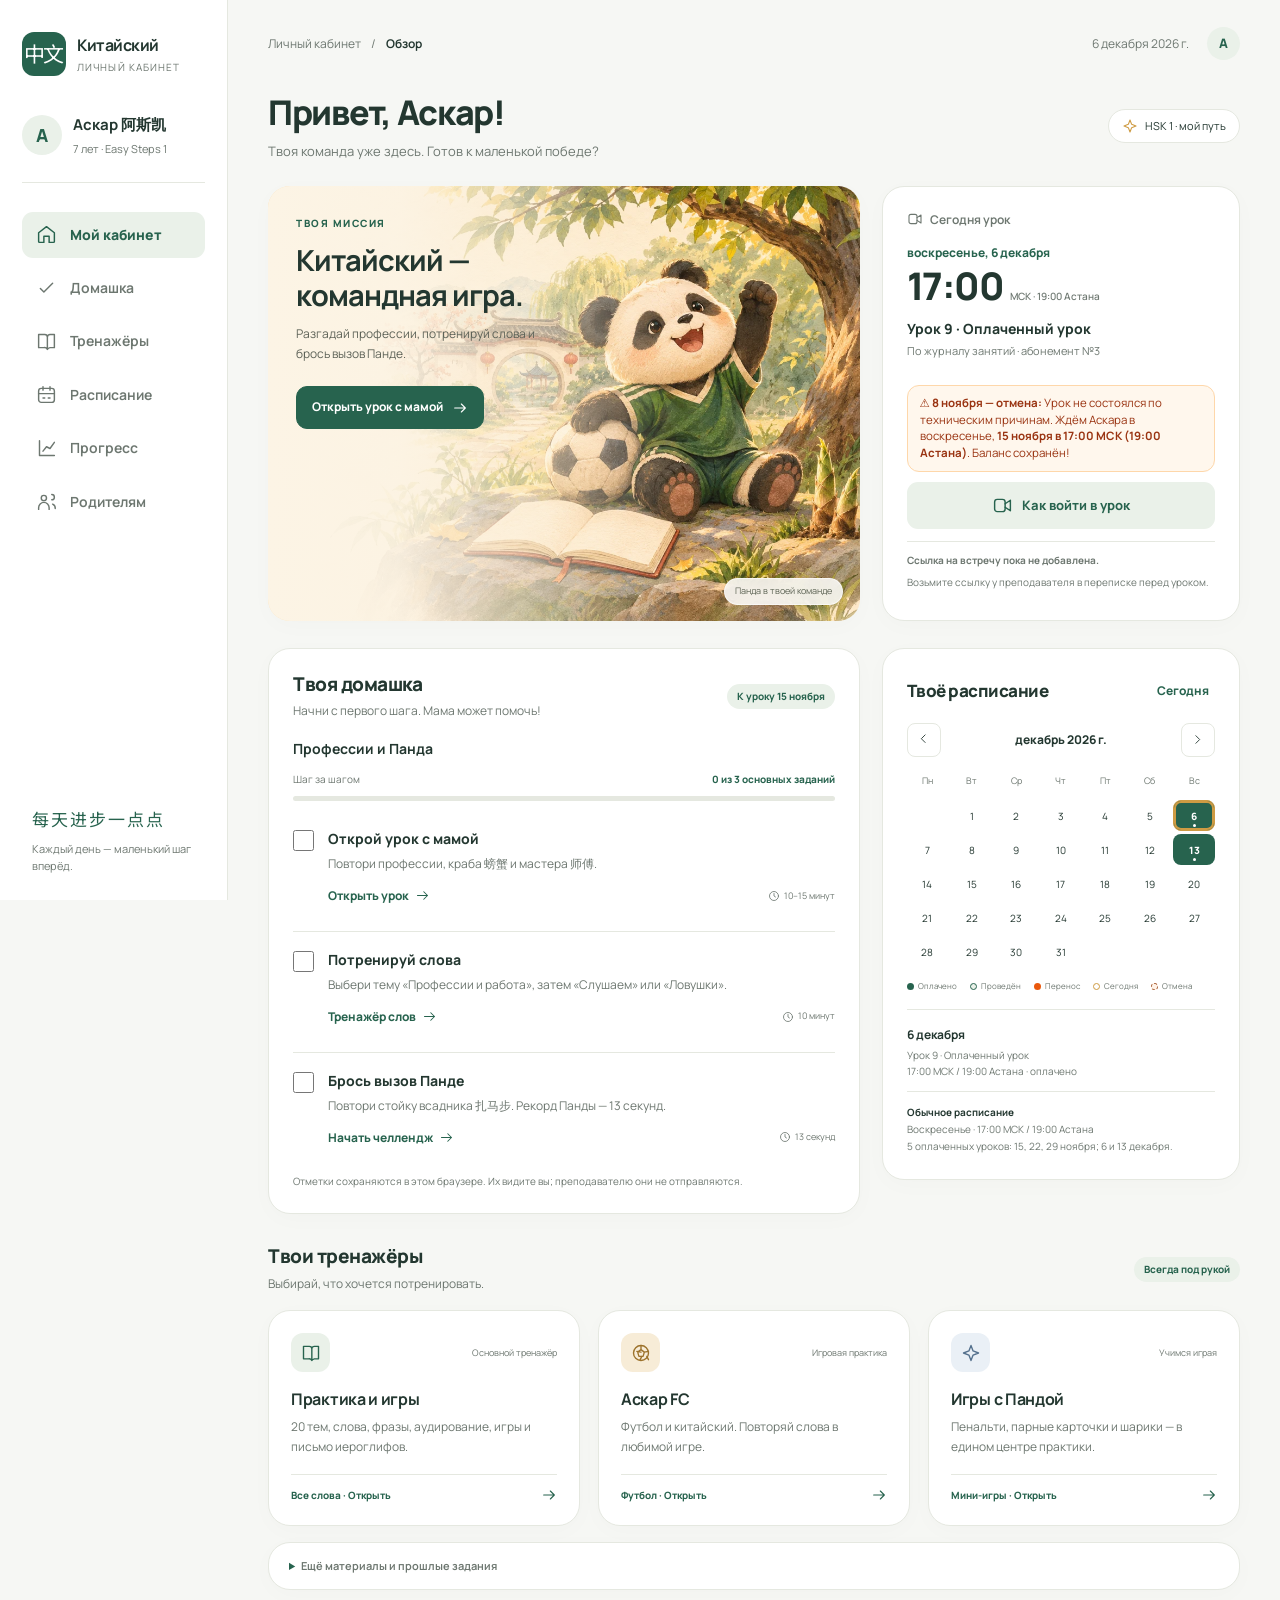
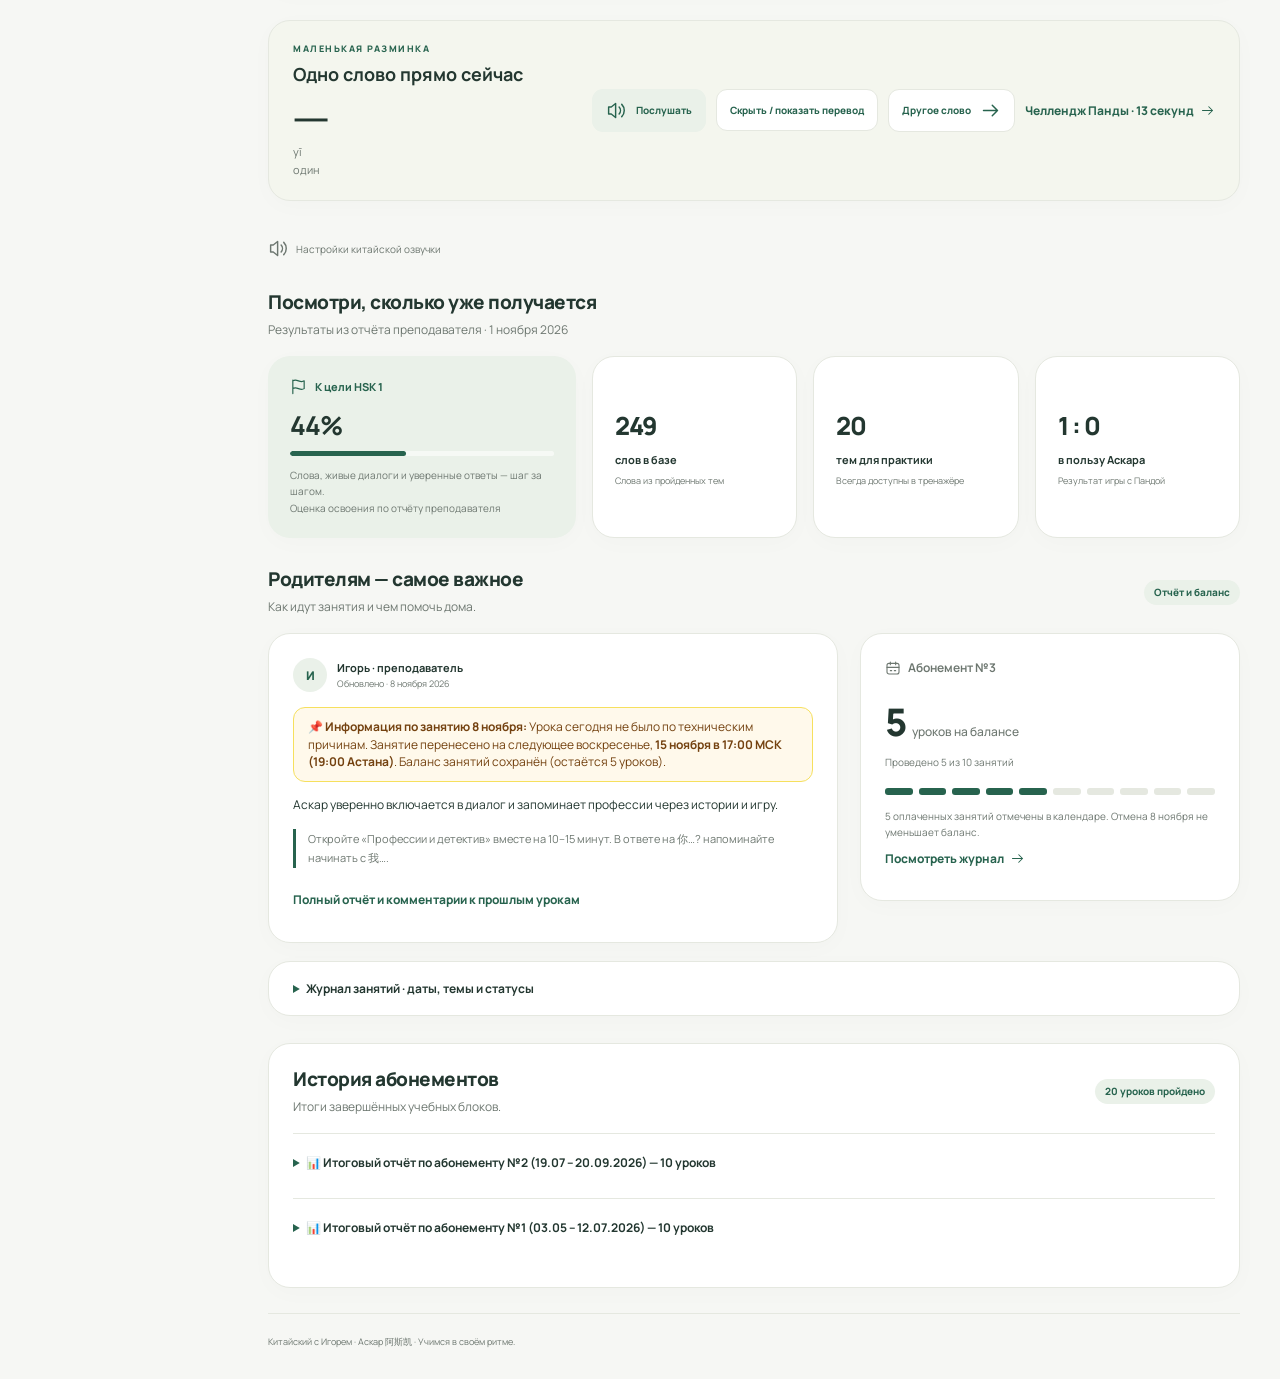
==== index.html @ d9915d00 "Unify Askar practice and games with themed rounds, Xiaoyi speech, handwriting and prepaid calendar" ====
<!doctype html>
<html lang="ru"><head><meta charset="utf-8"><meta name="viewport" content="width=device-width,initial-scale=1,viewport-fit=cover"><meta name="theme-color" content="#f6f7f4"><title>Аскар · Личный кабинет китайского</title><meta name="description" content="Личный кабинет: ближайший урок, домашнее задание, тренажёры, расписание и прогресс обучения китайскому языку."><link rel="preconnect" href="https://fonts.googleapis.com"><link rel="preconnect" href="https://fonts.gstatic.com" crossorigin><link href="https://fonts.googleapis.com/css2?family=Manrope:wght@400;500;600;650;700;750;800&family=Noto+Sans+SC:wght@400;500;700&display=swap" rel="stylesheet"><style>
:root{--bg:#f6f7f4;--paper:#fff;--ink:#233730;--muted:#6d7770;--line:#e5e8e0;--accent:#27634e;--accent-dark:#1c4c3b;--soft:#eaf1e9;--tint:#f4f6ee;--gold:#ce9b43;--radius:22px;--shadow:0 5px 25px #28362b05;color-scheme:light}
*{box-sizing:border-box}html{scroll-behavior:smooth;scroll-padding-top:36px}body{margin:0;background:var(--bg);color:var(--ink);font-family:'Manrope',system-ui,-apple-system,'Segoe UI',sans-serif;font-size:14px;line-height:1.6;-webkit-font-smoothing:antialiased}body[data-theme=terra]{--accent:#9a513b;--accent-dark:#7c3e2c;--soft:#f5ece3;--tint:#faf5ec;--ink:#3b3830;--bg:#f8f7f3;--muted:#79756d;--line:#e9e5dd}body[data-theme=indigo]{--accent:#5b5d91;--accent-dark:#444774;--soft:#ededf7;--tint:#f5f4fa;--ink:#303347;--bg:#f6f6f8;--muted:#757586;--line:#e5e5ed}h1,h2,h3,p{margin:0}h1,h2,h3{line-height:1.25}a{color:inherit}button,input,select{font:inherit}button,a,input,select,summary{-webkit-tap-highlight-color:transparent}button,a{touch-action:manipulation}button{cursor:pointer}a{text-decoration:none}button{color:inherit}button:disabled{cursor:default}a:focus-visible,button:focus-visible,input:focus-visible,summary:focus-visible,select:focus-visible{outline:3px solid var(--gold);outline-offset:4px}a,button{transition:background .18s,box-shadow .18s,transform .18s}button{background:none;border:0}button:hover:not(:disabled),.btn:hover{transform:translateY(-1px)}.icon{width:21px;height:21px;flex-shrink:0;vertical-align:middle}.skip{position:fixed;top:-100px;left:12px;z-index:99;padding:12px;background:var(--accent);color:#fff;border-radius:10px}.skip:focus{top:12px}.sidebar{position:fixed;inset:0 auto 0 0;width:228px;padding:32px 22px 22px;background:#fff;border-right:1px solid var(--line);z-index:30;display:flex;flex-direction:column}.brand{display:flex;gap:11px;align-items:center}.brand-mark{font-family:'Noto Sans SC',sans-serif;font-size:21px;letter-spacing:-2px;border-radius:12px;background:var(--accent);color:#fff;width:44px;height:44px;display:grid;place-items:center;padding-right:2px}.brand strong{display:block;font-size:16px;letter-spacing:-.5px}.brand small{display:block;font-size:10px;letter-spacing:1.1px;text-transform:uppercase;color:var(--muted);margin-top:1px}.profile{display:flex;align-items:center;gap:11px;margin:37px 0 29px;padding-bottom:24px;border-bottom:1px solid var(--line)}.avatar{border-radius:50%;width:40px;height:40px;display:grid;place-items:center;background:var(--soft);color:var(--accent);font-size:18px;font-weight:800;flex-shrink:0}.profile b{font-size:15px;display:block}.profile small{color:var(--muted);font-size:11px;display:block;margin-top:3px}.nav{display:grid;gap:7px}.nav a{display:flex;gap:13px;align-items:center;color:var(--muted);padding:12px 14px;border-radius:11px;font-size:13px;font-weight:650}.nav a:hover,.nav a.active{background:var(--soft);color:var(--accent)}.nav a.active{font-weight:800}.sidebar-bottom{margin-top:auto;padding:24px 10px 3px}.sidebar-bottom .tiny-zh{font-family:'Noto Sans SC',sans-serif;font-size:17px;letter-spacing:2px;color:var(--accent)}.sidebar-bottom p{font-size:11px;color:var(--muted);margin-top:8px}.teacher-link{font-size:11px;display:flex;gap:7px;align-items:center;color:var(--muted);margin-top:22px}.teacher-link .icon{width:14px;height:14px}.workspace{margin-left:228px;max-width:1620px;padding:27px 40px 30px}.topbar{display:flex;justify-content:space-between;align-items:center;color:var(--muted);font-size:12px;margin-bottom:31px}.breadcrumbs{display:flex;gap:10px;align-items:center}.breadcrumbs b{color:var(--ink);font-weight:650}.top-right{display:flex;align-items:center;gap:18px}.top-right .avatar{width:33px;height:33px;font-size:13px}.intro{display:flex;justify-content:space-between;align-items:center;margin-bottom:25px;gap:16px}.eyebrow{font-size:10px;letter-spacing:1.5px;font-weight:800;color:var(--accent);text-transform:uppercase}.intro h1{font-size:34px;letter-spacing:-1.3px;font-weight:800;margin-bottom:7px}.intro p{font-size:13px;color:var(--muted)}.level-badge{display:inline-flex;align-items:center;gap:7px;border:1px solid var(--line);border-radius:999px;padding:7px 13px;background:#fff;font-size:11px;white-space:nowrap}.level-badge .icon{color:var(--gold);width:16px;height:16px}.hero-row{display:grid;grid-template-columns:minmax(0,1.65fr) minmax(290px,1fr);gap:22px;margin-bottom:27px}.hero{position:relative;isolation:isolate;overflow:hidden;min-height:308px;border-radius:var(--radius);background:#faf0dd;box-shadow:var(--shadow)}.hero-img{position:absolute;right:0;top:0;width:100%;height:100%;object-fit:cover;object-position:75% 50%;z-index:-2}.hero::after{content:'';position:absolute;inset:0;background:linear-gradient(90deg,#fcf4e5 0%,#fcf4e5ed 22%,#fcf4e585 46%,transparent 70%);z-index:-1}.hero-copy{position:relative;padding:29px 28px;width:66%;max-width:420px}.hero h2{font-size:29px;letter-spacing:-1px;margin:12px 0 12px;line-height:1.18}.hero-desc{font-size:12px;line-height:1.65;max-width:240px;color:#5d6257}.hero .btn{margin-top:23px;font-size:11px;padding:12px 15px;min-height:43px}.hero .btn .icon{width:16px;height:16px}.hero-note{position:absolute;right:17px;bottom:16px;background:#ffffffd9;backdrop-filter:blur(8px);padding:5px 10px;font-size:9px;border:1px solid #ffffff8f;border-radius:99px;color:#5b6253}.btn{display:inline-flex;justify-content:center;align-items:center;gap:9px;min-height:46px;padding:12px 19px;border-radius:11px;background:var(--accent);border:1px solid var(--accent);color:#fff;font-weight:750;font-size:12px;line-height:1.4}.btn:hover{background:var(--accent-dark);box-shadow:0 4px 12px #00000013}.btn-light{background:var(--soft);border-color:transparent;color:var(--accent)}.btn-light:hover{background:var(--soft);filter:brightness(.97)}.btn-outline{background:#fff;color:var(--accent);border-color:var(--line)}.btn-outline:hover{background:var(--soft)}.text-link{color:var(--accent);font-size:11px;font-weight:750;display:inline-flex;align-items:center;gap:6px;min-height:36px}.text-link .icon{width:15px;height:15px}.text-link:hover{text-decoration:underline}.card{background:var(--paper);border:1px solid var(--line);border-radius:var(--radius);box-shadow:var(--shadow)}.lesson-card{padding:24px;display:flex;flex-direction:column;position:relative;min-height:308px}.card-kicker{font-size:11px;color:var(--muted);display:flex;align-items:center;gap:7px;font-weight:650}.card-kicker .icon{width:16px;height:16px}.lesson-when{font-size:12px;font-weight:750;color:var(--accent);margin:16px 0 1px}.lesson-time{font-size:38px;letter-spacing:-1.5px;font-weight:800;line-height:1.2}.lesson-time small{font-size:10px;letter-spacing:0;color:var(--muted);font-weight:550;margin-left:7px}.lesson-topic{font-size:13px;font-weight:750;margin:10px 0 3px;line-height:1.45}.lesson-number{font-size:10px;color:var(--muted);margin-bottom:17px}.lesson-card .btn{width:100%;margin-top:auto}.lesson-note{font-size:11px;color:var(--muted);margin:7px 0 12px;line-height:1.5}.section-head{display:flex;justify-content:space-between;align-items:center;gap:14px;margin:0 0 17px}.section-head h2{font-size:19px;letter-spacing:-.5px;font-weight:800}.section-head p{font-size:11px;color:var(--muted);margin-top:5px}.study-row{display:grid;grid-template-columns:minmax(0,1.65fr) minmax(290px,1fr);gap:22px;align-items:start;margin-bottom:31px}.homework-card{padding:24px}.pill{display:inline-flex;align-items:center;gap:5px;font-size:10px;font-weight:750;line-height:1.3;border-radius:99px;background:var(--soft);color:var(--accent);padding:6px 10px;white-space:nowrap}.hw-summary{display:flex;justify-content:space-between;align-items:center;margin:14px 0 9px;font-size:10px;color:var(--muted)}.hw-summary b{color:var(--accent);font-weight:750}.track{background:var(--line);height:5px;overflow:hidden;border-radius:10px}.track span{display:block;height:100%;background:var(--accent);border-radius:10px;transition:width .25s}.tasks{padding:0;margin:10px 0 0;list-style:none}.task{position:relative;display:grid;grid-template-columns:22px minmax(0,1fr);gap:13px;padding:17px 0;border-bottom:1px solid var(--line)}.task:last-child{border:0;padding-bottom:3px}.task input{width:21px;height:21px;margin:2px 0 0;accent-color:var(--accent);cursor:pointer}.task label{display:block;cursor:pointer;font-weight:750;font-size:13px;line-height:1.5}.task p{font-size:11px;color:var(--muted);line-height:1.65;margin-top:5px;max-width:470px}.task.done label{text-decoration:line-through;color:var(--muted)}.task-bottom{display:flex;justify-content:space-between;align-items:center;gap:10px;margin-top:4px;flex-wrap:wrap}.task-time{font-size:9px;color:var(--muted);display:flex;align-items:center;gap:4px}.task-time .icon{width:12px;height:12px}.hw-complete{background:var(--soft);border-radius:10px;padding:12px;margin-top:15px;font-size:12px;color:var(--accent);font-weight:750}.storage-note{font-size:9px;color:var(--muted);margin:15px 0 0}.schedule-card{padding:24px}.schedule-card .section-head{margin-bottom:14px}.schedule-card h2{font-size:17px}.calendar-nav{display:flex;align-items:center;justify-content:space-between;margin:14px 0 12px;font-size:12px;font-weight:750}.calendar-nav button{width:34px;height:34px;display:grid;place-items:center;border-radius:8px;border:1px solid var(--line)}.calendar-nav button:hover{background:var(--soft)}.calendar-nav button .icon{width:13px;height:13px}.calendar-prev{transform:rotate(180deg)}.calendar-grid{display:grid;grid-template-columns:repeat(7,minmax(0,1fr));gap:3px}.weekday{font-size:9px;color:var(--muted);text-align:center;padding:5px 0 9px}.day{height:31px;border-radius:8px;font-size:10px;position:relative;display:grid;place-items:center;border:1px solid transparent;min-width:0}.day.has-lesson{background:var(--soft);color:var(--accent);font-weight:800}.day.has-lesson::after{content:'';position:absolute;bottom:3px;width:3px;height:3px;border-radius:50%;background:currentColor}.day.planned{background:var(--accent);color:#fff}.day.today{border-color:var(--gold)}.day[aria-pressed=true]{box-shadow:inset 0 0 0 2px var(--gold)}.day:hover{background:var(--soft);transform:none!important}.calendar-key{display:flex;gap:13px;margin:13px 0 16px;font-size:8px;color:var(--muted);flex-wrap:wrap}.calendar-key span{display:flex;align-items:center;gap:4px}.dot{width:7px;height:7px;background:var(--accent);border-radius:50%;display:inline-block}.dot.pale{background:var(--soft);border:1px solid var(--accent)}.dot.outline{background:transparent;border:1px solid var(--gold)}.calendar-detail{border-top:1px solid var(--line);padding-top:15px;min-height:70px;font-size:11px}.calendar-detail strong{display:block;font-size:12px;margin-bottom:3px}.calendar-detail p{color:var(--muted);font-size:10px}.schedule-rule{font-size:10px;color:var(--muted);line-height:1.7;margin-top:12px;border-top:1px solid var(--line);padding-top:12px}.schedule-rule b{display:block;font-size:10px;color:var(--ink)}.trainers-section{margin-bottom:30px}.trainers-grid{display:grid;grid-template-columns:repeat(3,minmax(0,1fr));gap:18px}.trainer-card{display:flex;flex-direction:column;padding:22px;transition:transform .2s,box-shadow .2s,border-color .2s;min-height:212px}.trainer-card:hover{transform:translateY(-3px);border-color:var(--accent);box-shadow:0 9px 25px #33333309}.trainer-top{display:flex;align-items:center;justify-content:space-between;margin-bottom:17px;gap:8px}.trainer-icon{width:39px;height:39px;border-radius:12px;display:grid;place-items:center;background:var(--soft);color:var(--accent)}.trainer-icon .icon{width:20px;height:20px}.trainer-top small{font-size:8px;color:var(--muted);text-align:right}.trainer-card:nth-child(2) .trainer-icon{background:#f7ecd7;color:#9c722b}.trainer-card:nth-child(3) .trainer-icon{background:#eaf0f6;color:#55718d}.trainer-card h3{font-size:16px;letter-spacing:-.3px;margin-bottom:8px}.trainer-card p{font-size:11px;color:var(--muted);line-height:1.65;margin-bottom:17px;max-width:270px}.trainer-footer{display:flex;align-items:center;justify-content:space-between;margin-top:auto;padding-top:12px;border-top:1px solid var(--line);font-size:10px;color:var(--accent);font-weight:750}.trainer-footer .icon{width:16px;height:16px}.materials{margin-top:16px;padding:0 20px}.materials>summary{font-size:11px;font-weight:650;padding:14px 0;color:var(--muted)}summary{cursor:pointer;min-height:44px}details>summary::marker{color:var(--accent)}details[open]>summary{margin-bottom:5px}.materials-list{display:grid;grid-template-columns:repeat(2,minmax(0,1fr));gap:0 22px;padding-bottom:14px}.materials-list a{display:flex;justify-content:space-between;align-items:center;gap:10px;font-size:11px;padding:12px 0;border-bottom:1px solid var(--line)}.materials-list a:hover{color:var(--accent)}.materials-list .icon{width:14px;height:14px}.progress-section{margin-bottom:30px}.progress-grid{display:grid;grid-template-columns:1.5fr repeat(3,1fr);gap:16px}.goal-card{padding:22px;background:var(--soft);border:0}.goal-top{display:flex;align-items:center;gap:8px;color:var(--accent);font-size:11px;font-weight:750}.goal-top .icon{width:17px;height:17px}.goal-card h3{font-size:26px;letter-spacing:-1px;margin:14px 0 9px}.goal-card p{font-size:10px;color:var(--muted);margin:11px 0 0;line-height:1.65}.goal-card .track{background:#ffffff94}.stat-card{padding:22px;display:flex;flex-direction:column;justify-content:center}.stat-value{font-size:25px;font-weight:800;letter-spacing:-1px;white-space:nowrap}.stat-label{font-size:11px;font-weight:700;margin:5px 0}.stat-note{font-size:9px;color:var(--muted);line-height:1.6}.parents-section{margin-bottom:27px}.parents-overview{display:grid;align-items:start;grid-template-columns:1.5fr 1fr;gap:22px}.parent-card,.balance-card{padding:24px}.teacher-meta{display:flex;align-items:center;gap:10px;margin-bottom:15px}.teacher-meta .avatar{font-size:12px;width:34px;height:34px}.teacher-meta b{font-size:11px;display:block}.teacher-meta small{font-size:9px;color:var(--muted);display:block;margin-top:1px}.parent-card p{font-size:12px;line-height:1.8}.parent-action{border-left:3px solid var(--accent);padding-left:12px;margin:14px 0;color:var(--muted);font-size:11px;line-height:1.75}.balance-card .balance-number{font-size:38px;letter-spacing:-1.4px;font-weight:800;margin-top:13px}.balance-number small{font-size:12px;color:var(--muted);font-weight:500;letter-spacing:0}.balance-caption{font-size:10px;color:var(--muted);margin:3px 0 18px}.lesson-dots{display:flex;gap:6px;margin:13px 0}.lesson-dots span{height:7px;border-radius:3px;background:var(--line);flex:1}.lesson-dots .used{background:var(--accent)}.balance-note{font-size:10px;color:var(--muted);margin-top:10px}.journal{margin-top:18px;padding:0 24px}.journal>summary{padding:17px 0;font-size:12px;font-weight:700}.table-scroll{overflow:auto;padding-bottom:16px}table{width:100%;border-collapse:collapse;font-size:11px;min-width:640px;text-align:left}th{font-size:10px;color:var(--muted);font-weight:650;padding:12px 10px;background:var(--tint)}td{padding:14px 10px;border-bottom:1px solid var(--line);line-height:1.6}td:last-child{white-space:nowrap;color:var(--accent)}.legacy{font-size:12px;color:var(--ink);line-height:1.85;margin:13px 0 21px}.legacy h2,.legacy h3,.legacy h4{font-size:14px;margin:15px 0 10px}.legacy p{font-size:12px;margin:12px 0}.legacy details{padding:9px 0;border-bottom:1px solid var(--line)}.legacy summary{font-size:11px;font-weight:650;min-height:35px}.legacy .feedback-meta,.legacy .report-top{display:flex;justify-content:space-between;gap:10px;flex-wrap:wrap}.legacy .feedback-meta{font-size:10px;color:var(--muted);margin-bottom:12px}.legacy .hl-pill,.legacy .report-badge{display:inline-block;border-radius:6px;padding:4px 7px;background:var(--soft);color:var(--accent);font-size:9px;margin:4px 3px 3px 0}.legacy .report-highlight,.legacy .report-focus-box{padding:14px;background:var(--tint);border-radius:12px;margin:10px 0}.extra-card{padding:21px 24px;margin:0 0 28px;display:flex;justify-content:space-between;align-items:center;gap:25px;background:var(--tint)}.extra-copy .eyebrow{font-size:9px}.extra-copy h3{font-size:18px;margin:7px 0}.extra-copy p{font-size:11px;color:var(--muted)}.extra-actions{display:flex;align-items:center;gap:10px;flex-wrap:wrap}.extra-actions .btn{font-size:10px;padding:10px 13px;min-height:42px}.word-hanzi{font-family:'Noto Sans SC',sans-serif;font-size:36px;line-height:1.4}.word-detail{font-size:11px;color:var(--muted);min-height:18px}.voice-settings{font-size:10px;color:var(--muted);margin:0 0 22px}.voice-settings summary{display:flex;align-items:center;gap:7px;min-height:40px}.voice-settings select{max-width:100%;background:#fff;border:1px solid var(--line);border-radius:8px;padding:9px;font-size:11px;margin:5px 0}.voice-status{font-size:10px;color:var(--muted);display:block;margin-top:5px}.footer{display:flex;justify-content:space-between;align-items:center;gap:18px;border-top:1px solid var(--line);padding:21px 0 0;font-size:9px;color:var(--muted)}.footer a{white-space:nowrap}.mobile-nav{display:none}dialog{border:1px solid var(--line);border-radius:25px;max-width:430px;width:calc(100% - 36px);padding:30px;text-align:center;color:var(--ink);box-shadow:0 20px 80px #0002}dialog::backdrop{background:#13271f88;backdrop-filter:blur(5px)}dialog h2{font-size:24px;margin-bottom:12px}dialog p{font-size:13px;color:var(--muted);line-height:1.7}dialog .btn{margin-top:20px}.timer-value{font-size:70px;font-weight:800;color:var(--accent);line-height:1.4}.timer-zh{font-size:23px;font-family:'Noto Sans SC',sans-serif}.zoom-help{margin-top:12px;border-top:1px solid var(--line);padding-top:10px;font-size:10px;color:var(--muted)}.zoom-help summary{font-size:10px;min-height:30px}.zoom-help p{font-size:10px;margin:6px 0}code{font-family:'Noto Sans SC',sans-serif;background:var(--soft);padding:1px 4px;border-radius:4px}section[id],div[id]{scroll-margin-top:30px}[hidden]{display:none!important}
.task label{font-size:14px}.task p{font-size:12px}.trainer-card p{font-size:12px}.btn{font-size:13px}.text-link{font-size:12px}.card-kicker{font-size:12px}.lesson-number{font-size:11px}.lesson-topic{font-size:14px}.nav a{font-size:14px}.storage-note{font-size:10px}.section-head p{font-size:12px}.trainer-top small{font-size:9px}.hero .btn{font-size:12px}
@media(min-width:1700px){.workspace{margin-right:auto;margin-left:max(228px,calc((100vw - 1392px)/2 + 228px))}}
@media(max-width:1230px){.sidebar{width:200px;padding:28px 16px}.workspace{margin-left:200px;padding:25px}.hero-copy{padding:25px 22px;width:69%}.hero h2{font-size:25px}.hero-desc{font-size:11px}.hero .btn{font-size:10px;padding:11px}.hero-row,.study-row{gap:18px;grid-template-columns:minmax(0,1.5fr) minmax(280px,1fr)}.lesson-card,.homework-card,.schedule-card{padding:21px}.progress-grid{grid-template-columns:repeat(3,1fr)}.goal-card{grid-column:1/-1;display:grid;grid-template-columns:1fr 1fr;column-gap:28px;align-items:center}.goal-card h3{grid-row:1/3;grid-column:2;margin:0 0 9px;font-size:30px}.goal-card .track{grid-column:2;grid-row:2}.goal-card p{grid-column:1;grid-row:2;margin:4px 0 0}.trainers-grid{gap:14px}.trainer-card{padding:18px}.trainer-top small{font-size:8px}.parents-overview{grid-template-columns:1.5fr 1fr}}
@media(max-width:1000px){.sidebar{width:176px;padding:27px 13px}.brand{gap:7px}.brand strong{font-size:13px}.brand small{font-size:8px}.brand-mark{width:36px;height:36px;font-size:18px}.workspace{margin-left:176px;padding:23px}.nav a{font-size:11px;padding:11px 10px;gap:10px}.profile small{font-size:9px}.hero-row{grid-template-columns:1fr}.hero{min-height:285px}.hero-img{width:82%;object-position:70% 50%}.hero-copy{width:60%;max-width:450px;padding:29px}.hero h2{font-size:31px}.hero-desc{font-size:13px;max-width:290px}.hero .btn{font-size:12px}.lesson-card{min-height:0;display:grid;grid-template-columns:1fr 1fr;gap:0 22px}.lesson-card .card-kicker{grid-column:1/-1;margin-bottom:9px}.lesson-card .lesson-when{grid-column:1;grid-row:2;margin-top:0}.lesson-time{grid-column:1;grid-row:3}.lesson-topic{grid-column:2;grid-row:2/4;margin:0;font-size:14px;align-self:center}.lesson-number{grid-column:2;margin-bottom:0}.lesson-card .btn{grid-column:1/-1;margin-top:15px;max-width:100%}.lesson-note{grid-column:1/-1}.lesson-card .zoom-help{grid-column:1/-1}.study-row{grid-template-columns:1fr}.schedule-card{display:grid;grid-template-columns:1fr 1fr;gap:0 25px}.schedule-card .section-head{grid-column:1/-1}.calendar-nav{grid-column:1;grid-row:2;margin-top:0}.calendar-grid{grid-column:1;grid-row:3/6}.calendar-key{grid-column:1;grid-row:6}.calendar-detail{grid-column:2;grid-row:2/4;padding-top:6px;border:0}.schedule-rule{grid-column:2;grid-row:4/6}.trainers-grid{grid-template-columns:1fr}.trainer-card{display:grid;grid-template-columns:1fr auto;column-gap:18px;min-height:0;padding:20px}.trainer-top{grid-column:1;grid-row:1;margin-bottom:9px;justify-content:flex-start;gap:13px}.trainer-card h3{grid-column:1;grid-row:2}.trainer-card p{grid-column:1;grid-row:3;margin:0;max-width:none}.trainer-footer{grid-column:2;grid-row:1/4;border:0;gap:10px;margin:auto 0}.parents-overview{grid-template-columns:1fr}.extra-card{flex-wrap:wrap}.materials-list{grid-template-columns:1fr}.level-badge{font-size:9px}.intro h1{font-size:30px}.topbar{font-size:10px}.top-right{gap:10px}}
@media(max-width:700px){html{scroll-padding-top:20px}.sidebar{display:none}.workspace{margin:0;padding:20px 18px 100px}.topbar{margin-bottom:23px}.breadcrumbs{font-size:10px}.top-right .today-label{display:none}.intro{margin-bottom:21px}.intro h1{font-size:29px;letter-spacing:-1px}.intro p{font-size:12px;max-width:240px}.level-badge{padding:6px 9px;font-size:9px;align-self:flex-start;margin-top:4px}.level-badge .icon{width:13px;height:13px}.hero-row{gap:16px;margin-bottom:24px}.hero{min-height:290px}.hero-copy{padding:24px 21px;width:68%}.hero h2{font-size:27px;letter-spacing:-.7px}.hero .eyebrow{font-size:8px;letter-spacing:1.2px}.hero-desc{font-size:11px;max-width:210px}.hero .btn{font-size:10px;margin-top:21px;padding:12px}.hero-note{font-size:8px;right:12px;bottom:12px}.hero-img{width:100%;object-position:76% 50%}.hero::after{background:linear-gradient(90deg,#fcf4e5 0%,#fcf4e5ed 20%,#fcf4e59c 46%,transparent 82%)}.lesson-card{padding:21px;column-gap:16px}.lesson-time{font-size:33px}.lesson-time small{font-size:8px;display:block;margin:2px 0 4px;letter-spacing:0}.lesson-topic{font-size:12px}.lesson-number{font-size:8px}.lesson-when{font-size:10px}.lesson-card .btn{margin-top:15px}.section-head h2{font-size:18px}.section-head{align-items:flex-start}.homework-card,.schedule-card{padding:21px}.homework-card .section-head{gap:8px}.pill{font-size:8px;padding:6px 8px}.task{gap:12px;padding:16px 0}.task label{font-size:14px}.task p{font-size:12px}.text-link{font-size:12px}.task-time{font-size:9px}.study-row{margin-bottom:26px;gap:20px}.schedule-card{display:block}.calendar-nav{margin-top:13px}.day{height:37px;font-size:12px}.weekday{font-size:10px}.calendar-key{font-size:9px}.calendar-detail{border-top:1px solid var(--line);padding-top:13px}.calendar-detail strong{font-size:12px}.calendar-detail p{font-size:11px}.schedule-rule{font-size:10px}.trainer-card{padding:20px}.trainer-card h3{font-size:16px}.trainer-card p{font-size:11px}.trainer-top{margin-bottom:12px}.trainer-footer{width:34px;height:34px;border-radius:50%;background:var(--soft);justify-content:center;flex-shrink:0}.trainer-footer span{display:none}.trainer-top small{font-size:9px}.materials{padding:0 18px}.progress-grid{grid-template-columns:repeat(3,minmax(0,1fr));gap:10px}.goal-card{padding:19px;display:block}.goal-card h3{font-size:30px;margin:13px 0}.goal-card p{font-size:10px;margin-top:10px}.stat-card{padding:15px 10px;justify-content:flex-start}.stat-value{font-size:20px;letter-spacing:-.8px}.stat-label{font-size:9px;line-height:1.5}.stat-note{font-size:8px}.parent-card,.balance-card{padding:21px}.parent-card p{font-size:12px}.journal{padding:0 18px}.extra-card{padding:20px}.extra-copy h3{font-size:17px}.footer{align-items:flex-start;font-size:9px;flex-direction:column;gap:6px}.footer a{display:none}.mobile-nav{display:grid;position:fixed;bottom:0;left:0;right:0;grid-template-columns:repeat(5,1fr);background:#ffffffed;backdrop-filter:blur(16px);border-top:1px solid var(--line);padding:9px 5px max(10px,env(safe-area-inset-bottom));z-index:50;box-shadow:0 -5px 20px #1b312008}.mobile-nav a{display:flex;flex-direction:column;gap:3px;align-items:center;justify-content:center;min-height:43px;font-size:8px;color:var(--muted);border-radius:9px}.mobile-nav .icon{width:19px;height:19px}.mobile-nav a.active{color:var(--accent);background:var(--soft)}.extra-actions .btn{font-size:10px}.voice-settings{margin-bottom:15px}}
@media(max-width:370px){.intro{display:block}.intro p{max-width:none}.intro .level-badge{margin-top:11px}.workspace{padding-left:13px;padding-right:13px}.intro h1{font-size:26px}.hero-copy{padding:23px 18px;width:76%}.hero h2{font-size:25px}.hero-note{font-size:7px}.hero .btn{font-size:9px}.stat-value{font-size:18px}.section-head h2{font-size:16px}.homework-card{padding:18px}.pill{font-size:7px}.lesson-time{font-size:29px}.lesson-card{column-gap:12px}.lesson-topic{font-size:11px}}
@media(prefers-reduced-motion:reduce){html{scroll-behavior:auto}*,*::before,*::after{transition:none!important;animation:none!important}}

.day.postponed{background:#fff7ed;color:#c2410c;border:1px dashed #fdba74}
.day.postponed::after{content:'';position:absolute;bottom:3px;width:3px;height:3px;border-radius:50%;background:#ea580c}
.dot.warn{background:#ea580c;width:7px;height:7px;border-radius:50%;display:inline-block}
.status-badge-postponed{display:inline-block;border-radius:6px;padding:3px 8px;background:#fef3c7;color:#92400e;font-weight:700;font-size:10px}
.day.cancelled{background:#fff2e7!important;color:#a4572c;border:1px dashed #d79970;text-decoration:line-through}.dot.cancel-dot{background:#fff2e7;border:1px dashed #a4572c}.package-history{padding:24px;margin-bottom:25px}.package-history details{border-top:1px solid var(--line);padding:10px 0}.package-history summary{font-size:12px;font-weight:700;line-height:1.7;padding:9px 0}.package-history .accordion-content{padding:10px 0 12px;font-size:12px;color:var(--muted);line-height:1.9}.voice-settings select{max-width:100%;margin-right:8px}</style></head>
<body data-theme="forest"><a class="skip" href="#main">Перейти к содержимому</a>
<aside class="sidebar"><a class="brand" href="#overview" aria-label="Китайский — личный кабинет"><span class="brand-mark" lang="zh-CN">中文</span><span><strong>Китайский</strong><small>Личный кабинет</small></span></a><div class="profile"><span class="avatar">А</span><div><b>Аскар <span lang="zh-CN">阿斯凯</span></b><small>7 лет · Easy Steps 1</small></div></div><nav class="nav" aria-label="Основная навигация"><a href="#overview" data-nav class="active" aria-current=location><svg class="icon" viewBox="0 0 24 24" fill="none" stroke="currentColor" stroke-width="1.65" stroke-linecap="round" stroke-linejoin="round" aria-hidden="true"><path d="m3 10 9-7 9 7v10a1 1 0 0 1-1 1h-5v-7H9v7H4a1 1 0 0 1-1-1z"/></svg><span>Мой кабинет</span></a><a href="#homework" data-nav class="" ><svg class="icon" viewBox="0 0 24 24" fill="none" stroke="currentColor" stroke-width="1.65" stroke-linecap="round" stroke-linejoin="round" aria-hidden="true"><path d="m5 12 4 4L19 6"/></svg><span>Домашка</span></a><a href="#trainers" data-nav class="" ><svg class="icon" viewBox="0 0 24 24" fill="none" stroke="currentColor" stroke-width="1.65" stroke-linecap="round" stroke-linejoin="round" aria-hidden="true"><path d="M4 4h6a3 3 0 0 1 3 3v14a4 4 0 0 0-4-2H3V4zM13 7a3 3 0 0 1 3-3h5v15h-5a4 4 0 0 0-3 2"/></svg><span>Тренажёры</span></a><a href="#schedule" data-nav class="" ><svg class="icon" viewBox="0 0 24 24" fill="none" stroke="currentColor" stroke-width="1.65" stroke-linecap="round" stroke-linejoin="round" aria-hidden="true"><rect x="3" y="5" width="18" height="16" rx="3"/><path d="M16 3v4M8 3v4M3 11h18m-13 5h2m4 0h2"/></svg><span>Расписание</span></a><a href="#progress" data-nav class="" ><svg class="icon" viewBox="0 0 24 24" fill="none" stroke="currentColor" stroke-width="1.65" stroke-linecap="round" stroke-linejoin="round" aria-hidden="true"><path d="M4 3v17h17M8 15l4-5 4 2 5-7"/></svg><span>Прогресс</span></a><a href="#parents" data-nav class="" ><svg class="icon" viewBox="0 0 24 24" fill="none" stroke="currentColor" stroke-width="1.65" stroke-linecap="round" stroke-linejoin="round" aria-hidden="true"><circle cx="9" cy="8" r="3"/><path d="M3 21v-2a6 6 0 0 1 12 0v2m3-17a3 3 0 0 1 0 6m1 5a5 5 0 0 1 3 5"/></svg><span>Родителям</span></a></nav><div class="sidebar-bottom"><div class="tiny-zh" lang="zh-CN">每天进步一点点</div><p>Каждый день — маленький шаг вперёд.</p></div></aside>
<main class="workspace" id="main"><header class="topbar"><div class="breadcrumbs">Личный кабинет<span>/</span><b>Обзор</b></div><div class="top-right"><span class="today-label" id="today-date">Ноябрь 2026</span><span class="avatar" aria-label="Аскар">А</span></div></header>
<section id="overview" data-section aria-labelledby="welcome-title"><div class="intro"><div><h1 id="welcome-title">Привет, Аскар!</h1><p>Твоя команда уже здесь. Готов к маленькой победе?</p></div><span class="level-badge"><svg class="icon" viewBox="0 0 24 24" fill="none" stroke="currentColor" stroke-width="1.65" stroke-linecap="round" stroke-linejoin="round" aria-hidden="true"><path d="m12 3 2.5 6.5L21 12l-6.5 2.5L12 21l-2.5-6.5L3 12l6.5-2.5z"/></svg>HSK 1 · мой путь</span></div><div class="hero-row"><div class="hero"><img class="hero-img" src="assets/dashboard-hero.webp" alt="" width="1200" height="800" fetchpriority="high"><div class="hero-copy"><div class="eyebrow">ТВОЯ МИССИЯ</div><h2>Китайский —<br>командная игра.</h2><p class="hero-desc">Разгадай профессии, потренируй слова и брось вызов Панде.</p><a class="btn" href="professii-askar.html">Открыть урок с мамой<svg class="icon" viewBox="0 0 24 24" fill="none" stroke="currentColor" stroke-width="1.65" stroke-linecap="round" stroke-linejoin="round" aria-hidden="true"><path d="M4 12h16m-6-6 6 6-6 6"/></svg></a></div><span class="hero-note">Панда в твоей команде</span></div>
<div class="card lesson-card"><h2 class="card-kicker"><svg class="icon" viewBox="0 0 24 24" fill="none" stroke="currentColor" stroke-width="1.65" stroke-linecap="round" stroke-linejoin="round" aria-hidden="true"><rect x="3" y="5" width="12" height="14" rx="3"/><path d="m15 10 6-4v12l-6-4"/></svg><span id="lesson-heading">Ближайший урок</span></h2><div class="lesson-when" id="lesson-date">15 ноября 2026</div><div class="lesson-time">17:00<small>МСК · 19:00 Астана</small></div><h3 class="lesson-topic">Профессии, диалоги и челлендж с Пандой</h3><div class="lesson-number">Урок 6 · абонемент №3</div><div class="lesson-alert" style="background:#fff7ed;border:1px solid #fed7aa;border-radius:12px;padding:9px 12px;margin:8px 0 10px;font-size:11.5px;color:#9a3412;line-height:1.45;">⚠️ <b>8 ноября — отмена:</b> Урок не состоялся по техническим причинам. Ждём Аскара в воскресенье, <b>15 ноября в 17:00 МСК (19:00 Астана)</b>. Баланс сохранён!</div><p class="lesson-note" id="lesson-note" hidden></p><a class="btn btn-light" href="#zoom-instructions"><svg class="icon" viewBox="0 0 24 24" fill="none" stroke="currentColor" stroke-width="1.65" stroke-linecap="round" stroke-linejoin="round" aria-hidden="true"><rect x="3" y="5" width="12" height="14" rx="3"/><path d="m15 10 6-4v12l-6-4"/></svg>Как войти в урок</a><div class="zoom-help" id="zoom-instructions"><b>Ссылка на встречу пока не добавлена.</b><p>Возьмите ссылку у преподавателя в переписке перед уроком.</p></div></div></div></section>
<div class="study-row"><section class="card homework-card" id="homework" data-section aria-labelledby="homework-title"><div class="section-head"><div><h2 id="homework-title">Твоя домашка</h2><p>Начни с первого шага. Мама может помочь!</p></div><span class="pill">К уроку 15 ноября</span></div><h3 style="font-size:14px;margin-top:19px">Профессии и Панда</h3><div class="hw-summary"><span>Шаг за шагом</span><b id="hw-counter">0 из 3 заданий</b></div><div class="track" id="hw-progressbar" role="progressbar" aria-label="Выполнение домашних заданий" aria-valuemin="0" aria-valuemax="100" aria-valuenow="0"><span id="hw-progress" style="width:0%"></span></div><ol class="tasks"><li class="task"><input class="task-check" type="checkbox" id="task-0" data-legacy="hw_hw1" data-optional="false"><div><label for="task-0">Открой урок с мамой</label><p>Повтори профессии, краба 螃蟹 и мастера 师傅.</p><div class="task-bottom"><a class="text-link" href="professii-askar.html">Открыть урок<svg class="icon" viewBox="0 0 24 24" fill="none" stroke="currentColor" stroke-width="1.65" stroke-linecap="round" stroke-linejoin="round" aria-hidden="true"><path d="M4 12h16m-6-6 6 6-6 6"/></svg></a><span class="task-time"><svg class="icon" viewBox="0 0 24 24" fill="none" stroke="currentColor" stroke-width="1.65" stroke-linecap="round" stroke-linejoin="round" aria-hidden="true"><circle cx="12" cy="12" r="9"/><path d="M12 7v5l3 2"/></svg>10–15 минут</span></div></div></li><li class="task"><input class="task-check" type="checkbox" id="task-1" data-legacy="hw_hw2" data-optional="false"><div><label for="task-1">Потренируй слова</label><p>Выбери тему «Профессии и работа», затем «Слушаем» или «Ловушки».</p><div class="task-bottom"><a class="text-link" href="trainer.html#topic/t9">Тренажёр слов<svg class="icon" viewBox="0 0 24 24" fill="none" stroke="currentColor" stroke-width="1.65" stroke-linecap="round" stroke-linejoin="round" aria-hidden="true"><path d="M4 12h16m-6-6 6 6-6 6"/></svg></a><span class="task-time"><svg class="icon" viewBox="0 0 24 24" fill="none" stroke="currentColor" stroke-width="1.65" stroke-linecap="round" stroke-linejoin="round" aria-hidden="true"><circle cx="12" cy="12" r="9"/><path d="M12 7v5l3 2"/></svg>10 минут</span></div></div></li><li class="task"><input class="task-check" type="checkbox" id="task-2" data-legacy="hw_hw3" data-optional="false"><div><label for="task-2">Брось вызов Панде</label><p>Повтори стойку всадника 扎马步. Рекорд Панды — 13 секунд.</p><div class="task-bottom"><a class="text-link" href="#kungfu">Начать челлендж<svg class="icon" viewBox="0 0 24 24" fill="none" stroke="currentColor" stroke-width="1.65" stroke-linecap="round" stroke-linejoin="round" aria-hidden="true"><path d="M4 12h16m-6-6 6 6-6 6"/></svg></a><span class="task-time"><svg class="icon" viewBox="0 0 24 24" fill="none" stroke="currentColor" stroke-width="1.65" stroke-linecap="round" stroke-linejoin="round" aria-hidden="true"><circle cx="12" cy="12" r="9"/><path d="M12 7v5l3 2"/></svg>13 секунд</span></div></div></li></ol><div class="hw-complete" id="hw-complete" role="status" hidden><svg class="icon" viewBox="0 0 24 24" fill="none" stroke="currentColor" stroke-width="1.65" stroke-linecap="round" stroke-linejoin="round" aria-hidden="true"><path d="m5 12 4 4L19 6"/></svg> Все основные задания отмечены. Отличная работа!</div><p class="storage-note" id="storage-note">Отметки сохраняются в этом браузере.</p></section>
<section class="card schedule-card" id="schedule" data-section aria-labelledby="schedule-title"><div class="section-head"><h2 id="schedule-title">Твоё расписание</h2><button class="text-link" id="calendar-today" type="button">Сегодня</button></div><div class="calendar-nav"><button type="button" id="calendar-prev" aria-label="Предыдущий месяц"><span class="calendar-prev"><svg class="icon" viewBox="0 0 24 24" fill="none" stroke="currentColor" stroke-width="1.65" stroke-linecap="round" stroke-linejoin="round" aria-hidden="true"><path d="m9 5 7 7-7 7"/></svg></span></button><span id="calendar-month" aria-live="polite">Ноябрь 2026</span><button type="button" id="calendar-next" aria-label="Следующий месяц"><svg class="icon" viewBox="0 0 24 24" fill="none" stroke="currentColor" stroke-width="1.65" stroke-linecap="round" stroke-linejoin="round" aria-hidden="true"><path d="m9 5 7 7-7 7"/></svg></button></div><div class="calendar-grid" id="calendar-grid" role="group" aria-label="Календарь занятий"></div><div class="calendar-key"><span><i class="dot"></i>Оплачено</span><span><i class="dot pale"></i>Проведён</span><span><i class="dot warn"></i>Перенос</span><span><i class="dot outline"></i>Сегодня</span><span><i class="dot cancel-dot"></i>Отмена</span></div><div class="calendar-detail" aria-live="polite"><strong id="calendar-selected-date"></strong><p id="calendar-selected-topic"></p><p id="calendar-selected-status"></p></div><div class="schedule-rule"><b>Обычное расписание</b>Воскресенье · 17:00 МСК / 19:00 Астана<br>5 оплаченных уроков: 15, 22, 29 ноября; 6 и 13 декабря.</div></section></div>
<section class="trainers-section" id="trainers" data-section aria-labelledby="trainers-title"><div class="section-head"><div><h2 id="trainers-title">Твои тренажёры</h2><p>Выбирай, что хочется потренировать.</p></div><span class="pill">Всегда под рукой</span></div><div class="trainers-grid"><a class="card trainer-card" href="trainer.html"><div class="trainer-top"><span class="trainer-icon"><svg class="icon" viewBox="0 0 24 24" fill="none" stroke="currentColor" stroke-width="1.65" stroke-linecap="round" stroke-linejoin="round" aria-hidden="true"><path d="M4 4h6a3 3 0 0 1 3 3v14a4 4 0 0 0-4-2H3V4zM13 7a3 3 0 0 1 3-3h5v15h-5a4 4 0 0 0-3 2"/></svg></span><small>Основной тренажёр</small></div><h3>Практика и игры</h3><p>20 тем, слова, фразы, аудирование, игры и письмо иероглифов.</p><div class="trainer-footer"><span>Все слова · Открыть</span><svg class="icon" viewBox="0 0 24 24" fill="none" stroke="currentColor" stroke-width="1.65" stroke-linecap="round" stroke-linejoin="round" aria-hidden="true"><path d="M4 12h16m-6-6 6 6-6 6"/></svg></div></a><a class="card trainer-card" href="askar-fc.html"><div class="trainer-top"><span class="trainer-icon"><svg class="icon" viewBox="0 0 24 24" fill="none" stroke="currentColor" stroke-width="1.65" stroke-linecap="round" stroke-linejoin="round" aria-hidden="true"><circle cx="12" cy="12" r="9"/><path d="m12 8 4 3-1.5 5h-5L8 11zm0-5v5m9 2-5 1m3 5 2 4m-8-4-2 4m-4-10 5 1"/></svg></span><small>Игровая практика</small></div><h3>Аскар FC</h3><p>Футбол и китайский. Повторяй слова в любимой игре.</p><div class="trainer-footer"><span>Футбол · Открыть</span><svg class="icon" viewBox="0 0 24 24" fill="none" stroke="currentColor" stroke-width="1.65" stroke-linecap="round" stroke-linejoin="round" aria-hidden="true"><path d="M4 12h16m-6-6 6 6-6 6"/></svg></div></a><a class="card trainer-card" href="trainer.html#games"><div class="trainer-top"><span class="trainer-icon"><svg class="icon" viewBox="0 0 24 24" fill="none" stroke="currentColor" stroke-width="1.65" stroke-linecap="round" stroke-linejoin="round" aria-hidden="true"><path d="m12 3 2.5 6.5L21 12l-6.5 2.5L12 21l-2.5-6.5L3 12l6.5-2.5z"/></svg></span><small>Учимся играя</small></div><h3>Игры с Пандой</h3><p>Пенальти, парные карточки и шарики — в едином центре практики.</p><div class="trainer-footer"><span>Мини-игры · Открыть</span><svg class="icon" viewBox="0 0 24 24" fill="none" stroke="currentColor" stroke-width="1.65" stroke-linecap="round" stroke-linejoin="round" aria-hidden="true"><path d="M4 12h16m-6-6 6 6-6 6"/></svg></div></a></div><details class="card materials"><summary>Ещё материалы и прошлые задания</summary><div class="materials-list"><a href="professii-askar.html"><span>Профессии и детектив · урок 5</span><svg class="icon" viewBox="0 0 24 24" fill="none" stroke="currentColor" stroke-width="1.65" stroke-linecap="round" stroke-linejoin="round" aria-hidden="true"><path d="M4 12h16m-6-6 6 6-6 6"/></svg></a><a href="voprosy-askar.html"><span>Вопросы и фразы для диалога</span><svg class="icon" viewBox="0 0 24 24" fill="none" stroke="currentColor" stroke-width="1.65" stroke-linecap="round" stroke-linejoin="round" aria-hidden="true"><path d="M4 12h16m-6-6 6 6-6 6"/></svg></a></div></details></section>
<section class="card extra-card" aria-labelledby="word-title"><div class="extra-copy"><div class="eyebrow">Маленькая разминка</div><h3 id="word-title">Одно слово прямо сейчас</h3><div class="word-hanzi" id="word-hanzi" lang="zh-CN">扎马步</div><div class="word-detail" id="word-pinyin">zhǎmǎbù</div><div class="word-detail" id="word-translation">стойка всадника</div></div><div class="extra-actions"><button class="btn btn-light" id="word-speak"><svg class="icon" viewBox="0 0 24 24" fill="none" stroke="currentColor" stroke-width="1.65" stroke-linecap="round" stroke-linejoin="round" aria-hidden="true"><path d="M11 4 6 8H3v8h3l5 4zM15 8a6 6 0 0 1 0 8m3-11a10 10 0 0 1 0 14"/></svg>Послушать</button><button class="btn btn-outline" id="word-flip" aria-controls="word-translation" aria-expanded="true">Скрыть / показать перевод</button><button class="btn btn-outline" id="word-next">Другое слово <svg class="icon" viewBox="0 0 24 24" fill="none" stroke="currentColor" stroke-width="1.65" stroke-linecap="round" stroke-linejoin="round" aria-hidden="true"><path d="M4 12h16m-6-6 6 6-6 6"/></svg></button><a class="text-link" href="#kungfu">Челлендж Панды · 13 секунд <svg class="icon" viewBox="0 0 24 24" fill="none" stroke="currentColor" stroke-width="1.65" stroke-linecap="round" stroke-linejoin="round" aria-hidden="true"><path d="M4 12h16m-6-6 6 6-6 6"/></svg></a></div></section><details class="voice-settings"><summary><svg class="icon" viewBox="0 0 24 24" fill="none" stroke="currentColor" stroke-width="1.65" stroke-linecap="round" stroke-linejoin="round" aria-hidden="true"><path d="M11 4 6 8H3v8h3l5 4zM15 8a6 6 0 0 1 0 8m3-11a10 10 0 0 1 0 14"/></svg>Настройки китайской озвучки</summary><label for="voice-choice">Голос браузера</label><br><select id="voice-choice" aria-describedby="voice-status"><option>Загружаем голоса…</option></select><label for="voice-speed">Скорость</label> <select id="voice-speed"><option value="0.65">0,65× · медленно</option><option value="0.7">0,70×</option></select><button class="btn btn-light" id="voice-test">Проверить звук</button><span id="voice-status" class="voice-status" role="status"></span></details><dialog id="kungfu-dialog" aria-labelledby="timer-title" aria-describedby="timer-status"><div class="eyebrow">Челлендж Панды</div><h2 id="timer-title">Стойка всадника</h2><p>扎马步 · Рекорд Панды — 13 секунд.</p><div class="timer-value" id="timer-value">13</div><div class="timer-zh" id="timer-cn" lang="zh-CN">十三</div><p id="timer-status" role="status"></p><button class="btn" id="timer-close">Закончить</button></dialog>
<section class="progress-section" id="progress" data-section aria-labelledby="progress-title"><div class="section-head"><div><h2 id="progress-title">Посмотри, сколько уже получается</h2><p>Результаты из отчёта преподавателя · 1 ноября 2026</p></div></div><div class="progress-grid"><div class="card goal-card"><div class="goal-top"><svg class="icon" viewBox="0 0 24 24" fill="none" stroke="currentColor" stroke-width="1.65" stroke-linecap="round" stroke-linejoin="round" aria-hidden="true"><path d="M4 22V3m0 1c6-4 10 4 16 0v11c-6 4-10-4-16 0"/></svg>К цели HSK 1</div><h3>44%</h3><div class="track" role="progressbar" aria-label="Оценка освоения по отчёту преподавателя" aria-valuemin="0" aria-valuemax="100" aria-valuenow="44"><span style="width:44%"></span></div><p>Слова, живые диалоги и уверенные ответы — шаг за шагом.<br>Оценка освоения по отчёту преподавателя</p></div><div class="card stat-card"><div class="stat-value">249</div><div class="stat-label">слов в базе</div><div class="stat-note">Слова из пройденных тем</div></div><div class="card stat-card"><div class="stat-value">20</div><div class="stat-label">тем для практики</div><div class="stat-note">Всегда доступны в тренажёре</div></div><div class="card stat-card"><div class="stat-value">1 : 0</div><div class="stat-label">в пользу Аскара</div><div class="stat-note">Результат игры с Пандой</div></div></div></section>
<section class="parents-section" id="parents" data-section aria-labelledby="parents-title"><div class="section-head"><div><h2 id="parents-title">Родителям — самое важное</h2><p>Как идут занятия и чем помочь дома.</p></div><span class="pill">Отчёт и баланс</span></div><div class="parents-overview"><div class="card parent-card"><div class="teacher-meta"><span class="avatar">И</span><div><b>Игорь · преподаватель</b><small>Обновлено · 8 ноября 2026</small></div></div><div class="parent-notice" style="background:#fff9eb;border:1px solid #f6e05e;border-radius:12px;padding:10px 14px;margin-bottom:12px;font-size:12px;color:#744210;line-height:1.45;">📌 <b>Информация по занятию 8 ноября:</b> Урока сегодня не было по техническим причинам. Занятие перенесено на следующее воскресенье, <b>15 ноября в 17:00 МСК (19:00 Астана)</b>. Баланс занятий сохранён (остаётся 5 уроков).</div><p>Аскар уверенно включается в диалог и запоминает профессии через истории и игру.</p><div class="parent-action">Откройте «Профессии и детектив» вместе на 10–15 минут. В ответе на 你…? напоминайте начинать с 我….</div><details><summary class="text-link">Полный отчёт и комментарии к прошлым урокам</summary><div class="legacy"><section class="parents-section">
    <!-- Fresh Lesson Report (Lesson 5) -->
    <div class="parent-report-card">
      <div class="report-headline">
        <span>📝</span> Отчёт по уроку 5 (01.11.2026): Профессии, детектив и Панда
      </div>
      <p class="report-text">
        <b>Успехи и динамика:</b> Аскар великолепно включился в занятие! Мы освоили ключевые профессии (<i>бизнесмен 商人, юрист 律师, врач 医生, учитель 老师</i>). Аскар проявил прекрасное воображение: придумал историю про краба-бизнесмена 🦀 с чемоданом, мгновенно связал Мастера Шифу из «Кунг-Фу Панды» с иероглифом 师 (мастер/учитель). В кунг-фу раунде победил Панду со счётом 1:0 — Панда стояла в стойке всадника (扎马步) до счёта 13!
      </p>
      <p class="report-text">
        <b>Рекомендации для дома:</b> Откройте вместе с Аскаром интерактивную страницу «Урок 5» на 10-15 минут. Там собраны озвученные карточки и мини-игра на отгадывание профессий, чтобы лексика перешла в долговременную память.
      </p>
      <div class="report-focus-box">
        <b>🔍 Фокус внимания преподавателя:</b>
        <br>1. <b>Звук ü:</b> В слове 律师 (lǜshī) следим, чтобы губы собирались в плотную трубочку («лю» ✗ → «lǜ» ✓).
        <br>2. <b>Правило «ты → я»:</b> В ответах на вопросы продолжаем закреплять автоматическую замену: когда спрашивают «你…?» — отвечаем «我…».
      </div>
    </div>
    <!-- Collapsible Archive of Previous Reports -->
    <div>
      <div>Архив предыдущих уроков:</div>
      <details class="details-toggle">
        <summary>Отчёт по уроку 4 (25.10.2026) · Семья и Панда</summary>
        <div class="details-body">
          Аскар отлично повторил всех членов семьи: 爸爸, 妈妈, 哥哥, 姐姐, 弟弟. Справился с серией пенальти и задал Панде первое кунг-фу наказание. Закрепляли различие между старшей (姐) и младшей (妹) сестрой.
        </div>
      </details>
      <details class="details-toggle">
        <summary>Отчёт по уроку 3 (18.10.2026) · Рейс 008 и паспорт</summary>
        <div class="details-body">
          Ролевая игра «Паспортный контроль»: Аскар самостоятельно назвал свою дату рождения (九月十号), возраст, страну проживания (哈萨克斯坦, 阿斯塔纳) и любимый спорт (足球). Рассказ о себе сдан без единой подсказки.
        </div>
      </details>
      <details class="details-toggle">
        <summary>Отчёты по урокам 1 и 2 (04.10 и 11.10.2026) · Кубок Аскара</summary>
        <div class="details-body">
          Повторение пиньиня, базовых тонов и чисел от 1 до 100. Разбор мультфильма про капибару 🦫 и слов с ключом «вода» (水). Подготовка первого рассказа о себе из 8 фраз.
        </div>
      </details>
    </div>
  </section></div></details></div><div class="card balance-card"><div class="card-kicker"><svg class="icon" viewBox="0 0 24 24" fill="none" stroke="currentColor" stroke-width="1.65" stroke-linecap="round" stroke-linejoin="round" aria-hidden="true"><rect x="3" y="5" width="18" height="16" rx="3"/><path d="M16 3v4M8 3v4M3 11h18m-13 5h2m4 0h2"/></svg>Абонемент №3</div><div class="balance-number">5 <small>уроков на балансе</small></div><p class="balance-caption">Проведено 5 из 10 занятий</p><div class="lesson-dots" aria-hidden="true"><span class="used"></span><span class="used"></span><span class="used"></span><span class="used"></span><span class="used"></span><span></span><span></span><span></span><span></span><span></span></div><p class="balance-note">5 оплаченных занятий отмечены в календаре. Отмена 8 ноября не уменьшает баланс.</p><a class="text-link" href="#journal" onclick="document.getElementById('journal').open=true">Посмотреть журнал<svg class="icon" viewBox="0 0 24 24" fill="none" stroke="currentColor" stroke-width="1.65" stroke-linecap="round" stroke-linejoin="round" aria-hidden="true"><path d="M4 12h16m-6-6 6 6-6 6"/></svg></a></div></div><details class="card journal" id="journal"><summary>Журнал занятий · даты, темы и статусы</summary><div class="table-scroll" role="region" aria-label="Журнал занятий" tabindex="0"><table class="lessons-table">
      <thead>
        <tr>
          <th>№</th>
          <th>Дата</th>
          <th>Тема занятия</th>
          <th>Статус</th>
        </tr>
      </thead>
      <tbody>
        <tr>
          <td><b>Урок 1</b></td>
          <td>04.10.2026</td>
          <td>«Кубок Аскара»: повторение пиньиня, чисел, мультфильм про капибару 🦫</td>
          <td><span class="status-badge-done">Проведён ✓</span></td>
        </tr>
        <tr>
          <td><b>Урок 2</b></td>
          <td>11.10.2026</td>
          <td>Финал Кубка Аскара: рассказ о себе, серия пенальти с Пандой ⚽</td>
          <td><span class="status-badge-done">Проведён ✓</span></td>
        </tr>
        <tr>
          <td><b>Урок 3</b></td>
          <td>18.10.2026</td>
          <td>«Рейс 008»: паспортный контроль, дата рождения, возраст, страны ✈️</td>
          <td><span class="status-badge-done">Проведён ✓</span></td>
        </tr>
        <tr>
          <td><b>Урок 4</b></td>
          <td>25.10.2026</td>
          <td>Семья, кунг-фу и наказание Панды: стойка всадника, победа 1:0 🥋</td>
          <td><span class="status-badge-done">Проведён ✓</span></td>
        </tr>
        <tr>
          <td><b>Урок 5</b></td>
          <td>01.11.2026</td>
          <td>Профессии: детектив, краб-бизнесмен 🦀, Мастер Шифу 🥋</td>
          <td><span class="status-badge-done">Проведён ✓</span></td>
        </tr>
        <tr style="background:rgba(254,243,199,0.3)">
          <td><b style="color:#b45309">—</b></td>
          <td>08.11.2026</td>
          <td><i>Отменён по техническим причинам · занятие не списано</i></td>
          <td><span class="status-badge-postponed">Отменён · не списан</span></td>
        </tr>
        <tr>
          <td><b>Урок 6</b></td>
          <td>15.11.2026</td>
          <td>Закрепление профессий, новые диалоги и челлендж с Пандой (17:00 МСК / 19:00 Астана)</td>
          <td><span class="status-badge-next" style="background:#eaf1e9;color:#1c4c3b;padding:3px 8px;border-radius:6px;font-weight:700;font-size:10px;">Запланирован</span></td>
        </tr>

      <tr><td><b>Урок 7</b></td><td>22.11.2026</td><td>Оплаченный урок · 17:00 МСК / 19:00 Астана</td><td>Оплачено · в плане</td></tr><tr><td><b>Урок 8</b></td><td>29.11.2026</td><td>Оплаченный урок · 17:00 МСК / 19:00 Астана</td><td>Оплачено · в плане</td></tr><tr><td><b>Урок 9</b></td><td>06.12.2026</td><td>Оплаченный урок · 17:00 МСК / 19:00 Астана</td><td>Оплачено · в плане</td></tr><tr><td><b>Урок 10</b></td><td>13.12.2026</td><td>Оплаченный урок · 17:00 МСК / 19:00 Астана</td><td>Оплачено · в плане</td></tr></tbody>
    </table></div></details></section>
<section class="card package-history" id="subscription-history"><div class="section-head"><div><h2>История абонементов</h2><p>Итоги завершённых учебных блоков.</p></div><span class="pill">20 уроков пройдено</span></div><details class="accordion">
          <summary>📊 Итоговый отчёт по абонементу №2 (19.07 – 20.09.2026) — 10 уроков</summary>
          <div class="accordion-content">
            Полностью освоена Тема 7 «Члены семьи» (爸爸、妈妈、哥哥、弟弟、姐姐、妹妹, 爷爷、外公、叔叔). Освоены конструкции: 你家有几口人？, 有/没有, счётные слова 个 и 口, различие 两 и 二. Расширена тема городов и стран мира. Бонус — футбольная лексика. Активный словарь вырос до ~80 слов. Прогресс к HSK 1 — 40%.
          </div>
        </details><details class="accordion">
          <summary>📊 Итоговый отчёт по абонементу №1 (03.05 – 12.07.2026) — 10 уроков</summary>
          <div class="accordion-content">
            Успешный старт в китайском языке. Полностью пройдена тема «Возраст и день рождения» (Тема 5), начата тема «Номер телефона» (Тема 6). Бонус — шахматные фигуры по-китайски (王/后/车/象/马/兵). Активный словарь ~35 слов. Заложен прочный фундамент отличного слуха на тоны и числа.
          </div>
        </details></section><footer class="footer"><p>Китайский с Игорем · Аскар <span lang="zh-CN">阿斯凯</span> · Учимся в своём ритме.</p></footer></main><nav class="mobile-nav" aria-label="Навигация на телефоне"><a href="#overview" data-nav class="active"><svg class="icon" viewBox="0 0 24 24" fill="none" stroke="currentColor" stroke-width="1.65" stroke-linecap="round" stroke-linejoin="round" aria-hidden="true"><path d="m3 10 9-7 9 7v10a1 1 0 0 1-1 1h-5v-7H9v7H4a1 1 0 0 1-1-1z"/></svg><span>Главная</span></a><a href="#homework" data-nav class=""><svg class="icon" viewBox="0 0 24 24" fill="none" stroke="currentColor" stroke-width="1.65" stroke-linecap="round" stroke-linejoin="round" aria-hidden="true"><path d="m5 12 4 4L19 6"/></svg><span>Домашка</span></a><a href="#trainers" data-nav class=""><svg class="icon" viewBox="0 0 24 24" fill="none" stroke="currentColor" stroke-width="1.65" stroke-linecap="round" stroke-linejoin="round" aria-hidden="true"><path d="M4 4h6a3 3 0 0 1 3 3v14a4 4 0 0 0-4-2H3V4zM13 7a3 3 0 0 1 3-3h5v15h-5a4 4 0 0 0-3 2"/></svg><span>Тренажёры</span></a><a href="#schedule" data-nav class=""><svg class="icon" viewBox="0 0 24 24" fill="none" stroke="currentColor" stroke-width="1.65" stroke-linecap="round" stroke-linejoin="round" aria-hidden="true"><rect x="3" y="5" width="18" height="16" rx="3"/><path d="M16 3v4M8 3v4M3 11h18m-13 5h2m4 0h2"/></svg><span>Расписание</span></a><a href="#parents" data-nav class=""><svg class="icon" viewBox="0 0 24 24" fill="none" stroke="currentColor" stroke-width="1.65" stroke-linecap="round" stroke-linejoin="round" aria-hidden="true"><circle cx="9" cy="8" r="3"/><path d="M3 21v-2a6 6 0 0 1 12 0v2m3-17a3 3 0 0 1 0 6m1 5a5 5 0 0 1 3 5"/></svg><span>Родителям</span></a></nav>
<script id="dashboard-data" type="application/json">{"student": "askarchinese", "revision": "2026-11-08-professions", "lesson_date": "2026-11-15T17:00:00+03:00", "duration": 60, "lesson_time": "17:00", "lesson_time_astana": "19:00", "subscription": 3, "events": [["2026-10-04", "Урок 1 · Кубок Аскара", "done"], ["2026-10-11", "Урок 2 · Финал Кубка", "done"], ["2026-10-18", "Урок 3 · Рейс 008", "done"], ["2026-10-25", "Урок 4 · Семья и кунг-фу", "done"], ["2026-11-01", "Урок 5 · Профессии", "done"], ["2026-11-08", "8 ноября · Урок отменён, баланс сохранён", "cancelled"], ["2026-11-15", "Урок 6 · Профессии и Панда", "planned"], ["2026-11-22", "Урок 7 · Оплаченный урок", "planned"], ["2026-11-29", "Урок 8 · Оплаченный урок", "planned"], ["2026-12-06", "Урок 9 · Оплаченный урок", "planned"], ["2026-12-13", "Урок 10 · Оплаченный урок", "planned"]]}</script><script id="word-data" type="application/json">[["一", "yī", "один"], ["二", "èr", "два"], ["三", "sān", "три"], ["四", "sì", "четыре"], ["五", "wǔ", "пять"], ["六", "liù", "шесть"], ["七", "qī", "семь"], ["八", "bā", "восемь"], ["九", "jiǔ", "девять"], ["十", "shí", "десять"], ["十二", "shí'èr", "двенадцать"], ["二十", "èrshí", "двадцать"], ["十八", "shíbā", "восемнадцать"], ["百", "bǎi", "сто"], ["一百", "yìbǎi", "сто"], ["五百", "wǔbǎi", "пятьсот"], ["十三", "shísān", "тринадцать"], ["六十", "liùshí", "шестьдесят"], ["您", "nín", "Вы (вежливо)"], ["好", "hǎo", "хороший; хорошо"], ["您好", "nín hǎo", "здравствуйте"], ["你", "nǐ", "ты"], ["你好", "nǐ hǎo", "привет"], ["再", "zài", "снова, опять"], ["见", "jiàn", "видеть"], ["再见", "zàijiàn", "до свидания"], ["对不起", "duìbuqǐ", "извини"], ["没关系", "méi guānxi", "ничего страшного"], ["谢谢", "xièxie", "спасибо"], ["不客气", "bú kèqi", "не за что"], ["早上好", "zǎoshang hǎo", "доброе утро"], ["晚上好", "wǎnshang hǎo", "добрый вечер"], ["一月", "yī yuè", "январь"], ["星", "xīng", "звезда"], ["期", "qī", "период времени"], ["星期", "xīngqī", "неделя"], ["天", "tiān", "небо; день"], ["星期一", "xīngqī yī", "понедельник"], ["日", "rì", "солнце; день"], ["星期天", "xīngqī tiān", "воскресенье"], ["月", "yuè", "месяц"], ["新年", "xīnnián", "Новый год"], ["妇女节", "fùnǚjié", "Женский день (8 марта)"], ["儿童节", "értóngjié", "День детей (1 июня)"], ["劳动节", "láodòngjié", "День труда (1 мая)"], ["在", "zài", "в; на (в …году)"], ["出", "chū", "выходить"], ["出生", "chūshēng", "родиться"], ["的", "de", "притяжательная частица"], ["生日", "shēngrì", "день рождения"], ["岁", "suì", "лет; возраст"], ["几岁", "jǐ suì", "сколько лет (до 10)"], ["多大", "duō dà", "сколько лет (старше 10)"], ["家", "jiā", "семья; дом"], ["电", "diàn", "электричество"], ["电话", "diànhuà", "телефон"], ["话", "huà", "слово; речь"], ["码", "mǎ", "номер"], ["号码", "hàomǎ", "номер"], ["少", "shǎo", "мало"], ["多少", "duōshao", "сколько"], ["幺", "yāo", "«1» в номерах телефона"], ["礼貌", "lǐmào", "вежливость"], ["外卖", "wàimài", "доставка еды"], ["有", "yǒu", "иметь; есть"], ["口", "kǒu", "рот; счётное слово для людей"], ["人", "rén", "человек"], ["爸爸", "bàba", "папа"], ["妈妈", "māma", "мама"], ["哥哥", "gēge", "старший брат"], ["姐姐", "jiějie", "старшая сестра"], ["妹妹", "mèimei", "младшая сестра"], ["弟弟", "dìdi", "младший брат"], ["和", "hé", "и"], ["爷爷", "yéye", "дедушка (папа папы)"], ["外公", "wàigōng", "дедушка (папа мамы)"], ["叔叔", "shūshu", "дядя"], ["谁", "shéi", "кто"], ["这个", "zhège", "этот"], ["两", "liǎng", "два (перед счётным словом)"], ["个", "gè", "счётное слово (самое частое)"], ["两个人", "liǎng gè rén", "два человека"], ["大人", "dàrén", "взрослый"], ["女", "nǚ", "женщина, девушка"], ["生日快乐", "shēngrì kuàilè", "С днём рождения!"], ["蛋糕", "dàngāo", "торт"], ["九月", "jiǔ yuè", "сентябрь"], ["十号", "shí hào", "10-е число"], ["吗", "ma", "вопрос?"], ["该你了", "gāi nǐ le", "твоя очередь"], ["汉字", "hànzì", "иероглиф"], ["相信", "xiāngxìn", "верить"], ["我不相信你", "wǒ bù xiāngxìn nǐ", "я тебе не верю"], ["他叫", "tā jiào", "его зовут"], ["他几岁", "tā jǐ suì", "сколько ему лет?"], ["他的生日", "tā de shēngrì", "его день рождения"], ["八月", "bā yuè", "август"], ["十七号", "shíqī hào", "17-е число"], ["没", "méi", "не; нет"], ["没有", "méiyǒu", "не иметь; нет"], ["兄", "xiōng", "старший брат"], ["兄弟姐妹", "xiōngdì jiěmèi", "братья и сёстры"], ["中", "zhōng", "средний; середина"], ["学", "xué", "учиться"], ["学生", "xuésheng", "ученик"], ["中学生", "zhōngxuéshēng", "ученик средней школы"], ["上", "shàng", "идти (в школу); подниматься"], ["级", "jí", "класс (уровень)"], ["年级", "niánjí", "класс (год обучения)"], ["工", "gōng", "работа"], ["作", "zuò", "делать"], ["工作", "gōngzuò", "работа; работать"], ["也", "yě", "тоже"], ["律师", "lǜshī", "юрист"], ["老", "lǎo", "старый; опытный"], ["老师", "lǎoshī", "учитель"], ["们", "men", "суффикс мн. числа"], ["我们", "wǒmen", "мы"], ["一家人", "yìjiārén", "члены одной семьи"], ["商人", "shāngrén", "бизнесмен"], ["护士", "hùshi", "медсестра"], ["医生", "yīshēng", "врач"], ["司机", "sījī", "водитель"], ["扎马步", "zhǎmǎbù", "стойка всадника (кунг-фу)"], ["螃蟹", "pángxiè", "краб (бизнесмен)"], ["师傅", "shīfu", "мастер (Шифу)"], ["数学", "shùxué", "математика"], ["老板", "lǎobǎn", "начальник, босс"], ["忘", "wàng", "забыть"], ["五十", "wǔshí", "пятьдесят"], ["秘书", "mìshū", "секретарь"], ["经理", "jīnglǐ", "менеджер, управляющий"], ["牙医", "yáyī", "стоматолог"], ["点", "diǎn", "час (на часах)"], ["零", "líng", "ноль"], ["分", "fēn", "минута"], ["刻", "kè", "четверть часа"], ["现在", "xiànzài", "сейчас"], ["住", "zhù", "жить"], ["住在", "zhù zài", "жить в…"], ["不住在", "bù zhù zài", "не живу в…"], ["哪儿", "nǎr", "где?"], ["国", "guó", "страна"], ["中国", "Zhōngguó", "Китай"], ["俄罗斯", "Éluósī", "Россия"], ["日本", "Rìběn", "Япония"], ["韩国", "Hánguó", "Южная Корея"], ["加拿大", "Jiānádà", "Канада"], ["乌克兰", "Wūkèlán", "Украина"], ["哈萨克斯坦", "Hāsàkèsītǎn", "Казахстан"], ["西班牙", "Xībānyá", "Испания"], ["葡萄牙", "Pútáoyá", "Португалия"], ["英国", "Yīngguó", "Англия"], ["法国", "Fǎguó", "Франция"], ["德国", "Déguó", "Германия"], ["巴西", "Bāxī", "Бразилия"], ["阿根廷", "Āgēntíng", "Аргентина"], ["北京", "Běijīng", "Пекин"], ["上海", "Shànghǎi", "Шанхай"], ["深圳", "Shēnzhèn", "Шэньчжэнь"], ["香港", "Xiānggǎng", "Гонконг"], ["东京", "Dōngjīng", "Токио"], ["纽约", "Niǔyuē", "Нью-Йорк"], ["巴黎", "Bālí", "Париж"], ["伦敦", "Lúndūn", "Лондон"], ["阿斯塔纳", "Āsītǎnà", "Астана"], ["莫斯科", "Mòsīkē", "Москва"], ["柏林", "Bólín", "Берлин"], ["旧金山", "Jiùjīnshān", "Сан-Франциско"], ["长城", "Chángchéng", "Великая стена"], ["天坛", "Tiāntán", "Храм Неба"], ["塔", "tǎ", "башня"], ["塔桥", "Tǎqiáo", "Тауэрский мост"], ["金门大桥", "Jīnmén Dàqiáo", "мост Золотые Ворота"], ["拜特列克", "Bàitèlièkè", "Байтерек"], ["足球", "zúqiú", "футбол"], ["足球卡", "zúqiú kǎ", "футбольная карточка"], ["球", "qiú", "мяч"], ["球门", "qiúmén", "ворота"], ["门将", "ménjiàng", "вратарь"], ["队", "duì", "команда"], ["英国队", "Yīngguó duì", "сборная Англии"], ["进球", "jìnqiú", "гол"], ["球员", "qiúyuán", "игрок"], ["加油", "jiāyóu", "давай! вперёд!"], ["喜欢", "xǐhuan", "нравиться, любить"], ["赢", "yíng", "выиграть"], ["我们赢了", "wǒmen yíng le", "мы выиграли!"], ["喝", "hē", "пить"], ["水", "shuǐ", "вода"], ["喝水", "hē shuǐ", "пить воду"], ["水豚", "shuǐtún", "капибара"], ["水母", "shuǐmǔ", "медуза"], ["史莱姆", "shǐláimǔ", "слайм"], ["手", "shǒu", "рука"], ["机", "jī", "устройство"], ["手机", "shǒujī", "мобильный телефон"], ["杯子", "bēizi", "кружка"], ["瓶子", "píngzi", "бутылка"], ["包子", "bāozi", "баоцзы (булочки)"], ["商店", "shāngdiàn", "магазин"], ["火锅", "huǒguō", "хого (котёл)"], ["恐龙", "kǒnglóng", "динозавр"], ["龙", "lóng", "дракон"], ["鱼", "yú", "рыба"], ["时间", "shíjiān", "время"], ["没有时间", "méiyǒu shíjiān", "нет времени"], ["太棒了", "tài bàng le", "класс! отлично!"], ["没事", "méishì", "ничего страшного"], ["饺子", "jiǎozi", "пельмени"], ["左", "zuǒ", "лево"], ["右", "yòu", "право"], ["东方明珠", "Dōngfāng Míngzhū", "телебашня «Жемчужина Востока»"], ["犯人", "fànrén", "заключённый"], ["一百个汉字", "yìbǎi gè hànzì", "100 иероглифов"], ["下棋", "xià qí", "играть в шахматы"], ["王", "wáng", "король"], ["后", "hòu", "ферзь"], ["王后", "wánghòu", "королева"], ["车", "chē", "ладья"], ["象", "xiàng", "слон"], ["马", "mǎ", "конь"], ["兵", "bīng", "пешка"], ["走", "zǒu", "ходить (сделать ход)"], ["吃", "chī", "бить («съесть» фигуру)"], ["大象", "dàxiàng", "слон (животное)"], ["黑魔", "hēimó", "Тёмный маг"], ["石头", "shítou", "Камень"], ["生气", "shēngqì", "злиться"], ["海南", "Hǎinán", "Хайнань"], ["走吧", "zǒu ba", "пойдём!"], ["哪里", "nǎlǐ", "где; куда"], ["苹果", "píngguǒ", "яблоко"], ["我", "wǒ", "я"], ["他", "tā", "он"], ["她", "tā", "она"], ["是", "shì", "быть (это/есть)"], ["什么", "shénme", "что; какой"], ["几", "jǐ", "сколько; какой"], ["叫", "jiào", "зваться"], ["名字", "míngzi", "имя"], ["大", "dà", "большой"], ["小", "xiǎo", "маленький"], ["今天", "jīntiān", "сегодня"], ["昨天", "zuótiān", "вчера"], ["明天", "míngtiān", "завтра"], ["年", "nián", "год"], ["今年", "jīnnián", "этот год"], ["号", "hào", "число (дата)"]]</script><script src="speech.js"></script><script>
(() => {
'use strict';
const config=JSON.parse(document.getElementById('dashboard-data').textContent);
const $=id=>document.getElementById(id);
const zone='Europe/Moscow';
const fmt=(date,options)=>new Intl.DateTimeFormat('ru-RU',{timeZone:zone,...options}).format(date);
const dayKey=date=>new Intl.DateTimeFormat('sv-SE',{timeZone:zone}).format(date);
const today=new Date(); const todayKey=dayKey(today);
$('today-date').textContent=fmt(today,{day:'numeric',month:'long',year:'numeric'});
const planned=config.events.filter(ev=>ev[2]==='planned');
const appointment=planned.find(ev=>today<=new Date(new Date(ev[0]+'T'+config.lesson_time+':00+03:00').getTime()+(config.duration||60)*60000))||planned[planned.length-1];
const start=new Date(appointment?appointment[0]+'T'+config.lesson_time+':00+03:00':config.lesson_date);
if(appointment&&appointment[0]!==config.lesson_date.slice(0,10)){
 document.querySelector('.lesson-topic').textContent=appointment[1];
 document.querySelector('.lesson-number').textContent='По журналу занятий · абонемент №'+config.subscription;
}
const end=new Date(start.getTime()+(config.duration||60)*60000);
const hasEnded=today>end;
$('lesson-date').textContent=fmt(start,{weekday:'long',day:'numeric',month:'long'});
if(hasEnded){
 $('lesson-heading').textContent='Последний урок в расписании';
 $('lesson-note').textContent='Эта дата уже прошла. Новая дата пока не указана — уточните её у преподавателя.';
 $('lesson-note').hidden=false;
} else if(today>=start){$('lesson-heading').textContent='Урок по расписанию сейчас';}
else if(dayKey(start)===todayKey){$('lesson-heading').textContent='Сегодня урок';}
// Homework belongs to this assignment; old one-time keys are not reused for future assignments.
const prefix='chinese-dashboard:'+config.student+':'+config.revision+':';
const boxes=[...document.querySelectorAll('.task-check')];
let storageAvailable=true;
function read(key){try{return localStorage.getItem(key)}catch(e){storageAvailable=false;return null}}
function write(key,value){try{localStorage.setItem(key,value)}catch(e){storageAvailable=false}}
function updateHomework(){
 const required=boxes.filter(b=>b.dataset.optional!=='true');
 const complete=required.filter(b=>b.checked).length;
 const pct=Math.round(complete/required.length*100);
 $('hw-counter').textContent=complete+' из '+required.length+' основных заданий';
 $('hw-progress').style.width=pct+'%';
 $('hw-progressbar').setAttribute('aria-valuenow',pct);
 $('hw-complete').hidden=complete!==required.length;
 boxes.forEach(b=>b.closest('.task').classList.toggle('done',b.checked));
 $('storage-note').textContent=storageAvailable?'Отметки сохраняются в этом браузере. Их видите вы; преподавателю они не отправляются.':'Отметки доступны до закрытия страницы: браузер не разрешает сохранение.';
}
boxes.forEach(b=>{
 const saved=read(prefix+b.id);
 const migrated=b.dataset.legacy?read(b.dataset.legacy):null;
 b.checked=saved==='true'||(saved===null&&migrated==='true');
 b.addEventListener('change',()=>{write(prefix+b.id,String(b.checked));updateHomework()});
});
updateHomework();
// Show only dates actually entered in the lesson journal; never infer new appointments.
let month=new Date(Date.UTC(Number(todayKey.slice(0,4)),Number(todayKey.slice(5,7))-1,1,12));
let selected=config.events.find(ev=>ev[0]>=todayKey&&ev[2]==='planned')?.[0]||config.events[config.events.length-1][0];
function eventDate(key){return new Date(key+'T12:00:00+03:00')}
function selectDate(key){
 selected=key;
 const ev=config.events.find(ev=>ev[0]===key);
 $('calendar-selected-date').textContent=fmt(eventDate(key),{day:'numeric',month:'long'});
 $('calendar-selected-topic').textContent=ev?ev[1]:'На эту дату урок не указан.';
 $('calendar-selected-status').textContent=ev?(ev[2]==='done'?'Проведён по журналу':ev[2]==='cancelled'?'Отменён · занятие не списано с баланса':(key<todayKey||(key===dayKey(start)&&hasEnded))?'Запланированная дата прошла · ждём обновления':config.lesson_time+' МСК / '+(config.lesson_time_astana||'19:00')+' Астана · оплачено'):'Новые даты добавляет преподаватель.';
 document.querySelectorAll('.day').forEach(b=>b.setAttribute('aria-pressed',String(b.dataset.date===key)));
}
function renderCalendar(){
 const y=month.getUTCFullYear(),m=month.getUTCMonth();
 $('calendar-month').textContent=new Intl.DateTimeFormat('ru-RU',{timeZone:'UTC',month:'long',year:'numeric'}).format(month);
 const prefix=y+'-'+String(m+1).padStart(2,'0');
 if(selected.slice(0,7)!==prefix)selected=config.events.find(ev=>ev[0].startsWith(prefix))?.[0]||prefix+'-01';
 const grid=$('calendar-grid');grid.replaceChildren();
 ['Пн','Вт','Ср','Чт','Пт','Сб','Вс'].forEach(s=>{const el=document.createElement('span');el.className='weekday';el.textContent=s;grid.append(el)});
 const offset=(new Date(Date.UTC(y,m,1)).getUTCDay()+6)%7;
 for(let n=0;n<offset;n++){const el=document.createElement('span');el.setAttribute('aria-hidden','true');grid.append(el)}
 const count=new Date(Date.UTC(y,m+1,0)).getUTCDate();
 for(let n=1;n<=count;n++){
  const key=y+'-'+String(m+1).padStart(2,'0')+'-'+String(n).padStart(2,'0');
  const ev=config.events.find(x=>x[0]===key);
  const b=document.createElement('button');b.type='button';b.className='day'+(ev?' has-lesson':'')+(ev?.[2]==='planned'?' planned':'')+(ev?.[2]==='cancelled'?' cancelled':'')+(key===todayKey?' today':'');
  b.textContent=n;b.dataset.date=key;b.setAttribute('aria-pressed',String(key===selected));
  b.setAttribute('aria-label',fmt(eventDate(key),{day:'numeric',month:'long'})+(ev?' · '+ev[1]+' · '+(ev[2]==='done'?'проведён':ev[2]==='cancelled'?'отменён':'оплаченный урок'):' · урок не указан'));
  if(key===todayKey)b.setAttribute('aria-current','date');
  b.addEventListener('click',()=>selectDate(key));grid.append(b);
 }
 selectDate(selected);
}
$('calendar-prev').addEventListener('click',()=>{month.setUTCMonth(month.getUTCMonth()-1);renderCalendar()});
$('calendar-next').addEventListener('click',()=>{month.setUTCMonth(month.getUTCMonth()+1);renderCalendar()});
$('calendar-today').addEventListener('click',()=>{month=new Date(Date.UTC(Number(todayKey.slice(0,4)),Number(todayKey.slice(5,7))-1,1,12));selected=todayKey;renderCalendar()});
renderCalendar();
// Synchronize the two navigation bars, including keyboard and hash navigation.
const navLinks=[...document.querySelectorAll('[data-nav]')];
function setActive(id){navLinks.forEach(a=>{const active=a.hash==='#'+id;a.classList.toggle('active',active);if(active)a.setAttribute('aria-current','location');else a.removeAttribute('aria-current')})}
navLinks.forEach(a=>a.addEventListener('click',()=>setActive(a.hash.slice(1))));
if('IntersectionObserver' in window){const obs=new IntersectionObserver(entries=>{const visible=entries.filter(x=>x.isIntersecting).sort((a,b)=>b.intersectionRatio-a.intersectionRatio);if(visible[0])setActive(visible[0].target.id)},{rootMargin:'-5% 0px -55% 0px',threshold:[0,.2,.5]});document.querySelectorAll('[data-section]').forEach(s=>obs.observe(s))}
const speak=text=>window.AskarSpeech.speak(text);
window.AskarSpeech.bind({voiceSelect:$('voice-choice'),rateSelect:$('voice-speed'),status:$('voice-status'),testButton:$('voice-test')});
document.querySelectorAll('[data-speak]').forEach(b=>b.addEventListener('click',()=>speak(b.dataset.speak)));
if(config.student==='askarchinese'){
 const words=JSON.parse($('word-data').textContent);let index=0;
 function showWord(){const w=words[index];$('word-hanzi').textContent=w[0];$('word-pinyin').textContent=w[1];$('word-translation').textContent=w[2];$('word-translation').hidden=false;$('word-flip').setAttribute('aria-expanded','true')}
 $('word-next').addEventListener('click',()=>{index=(index+1+Math.floor(Math.random()*(words.length-1)))%words.length;showWord()});
 $('word-speak').addEventListener('click',()=>speak(words[index][0]));
 $('word-flip').addEventListener('click',()=>{const hidden=!$('word-translation').hidden;$('word-translation').hidden=hidden;$('word-flip').setAttribute('aria-expanded',String(!hidden))});showWord();
 let timer=null;let opener=null;
 const nums=['零','一','二','三','四','五','六','七','八','九','十','十一','十二','十三'];
 function stop(){clearInterval(timer);timer=null;if('speechSynthesis'in window)window.speechSynthesis.cancel()}
 function openChallenge(event){event.preventDefault();opener=event.currentTarget;stop();$('kungfu-dialog').showModal();let n=13;$('timer-value').textContent=n;$('timer-cn').textContent=nums[n];$('timer-status').textContent='Держи стойку, пока идёт отсчёт.';timer=setInterval(()=>{n--;$('timer-value').textContent=n;$('timer-cn').textContent=nums[n];if(n===0){stop();$('timer-value').textContent='✓';$('timer-cn').textContent='太棒了！';$('timer-status').textContent='Готово! Ты справился с челленджем Панды.';speak('太棒了！')}},1000)}
 document.querySelectorAll('[href="#kungfu"]').forEach(b=>b.addEventListener('click',openChallenge));
 $('timer-close').addEventListener('click',()=>$('kungfu-dialog').close());
 $('kungfu-dialog').addEventListener('close',()=>{stop();opener?.focus()});
 $('kungfu-dialog').addEventListener('cancel',stop);
 document.addEventListener('visibilitychange',()=>{if(document.hidden&&$('kungfu-dialog').open)$('kungfu-dialog').close()});
}
if(config.student==='katya'){
 const quotes=[['你好，卡佳！我们一起学中文！','Привет, Катя! Учим китайский вместе.'],['现在几点？两点半！','Который час? Половина третьего!'],['水豚和海豚都是好朋友！','Капибара и дельфин — хорошие друзья!'],['加油，卡佳！你很厉害！','Вперёд, Катя! Ты большая молодец!'],['早上好！吃早饭了吗？','Доброе утро! Ты уже позавтракала?']];let index=0;
 $('quote-next').addEventListener('click',()=>{index=(index+1)%quotes.length;$('quote-zh').textContent=quotes[index][0];$('quote-ru').textContent=quotes[index][1]});
 $('quote-speak').addEventListener('click',()=>speak(quotes[index][0]));
}
})();
</script><noscript><p style="padding:20px">Включите JavaScript для календаря и отметок домашнего задания. Ссылки на уроки и тренажёры работают без него.</p></noscript></body></html>
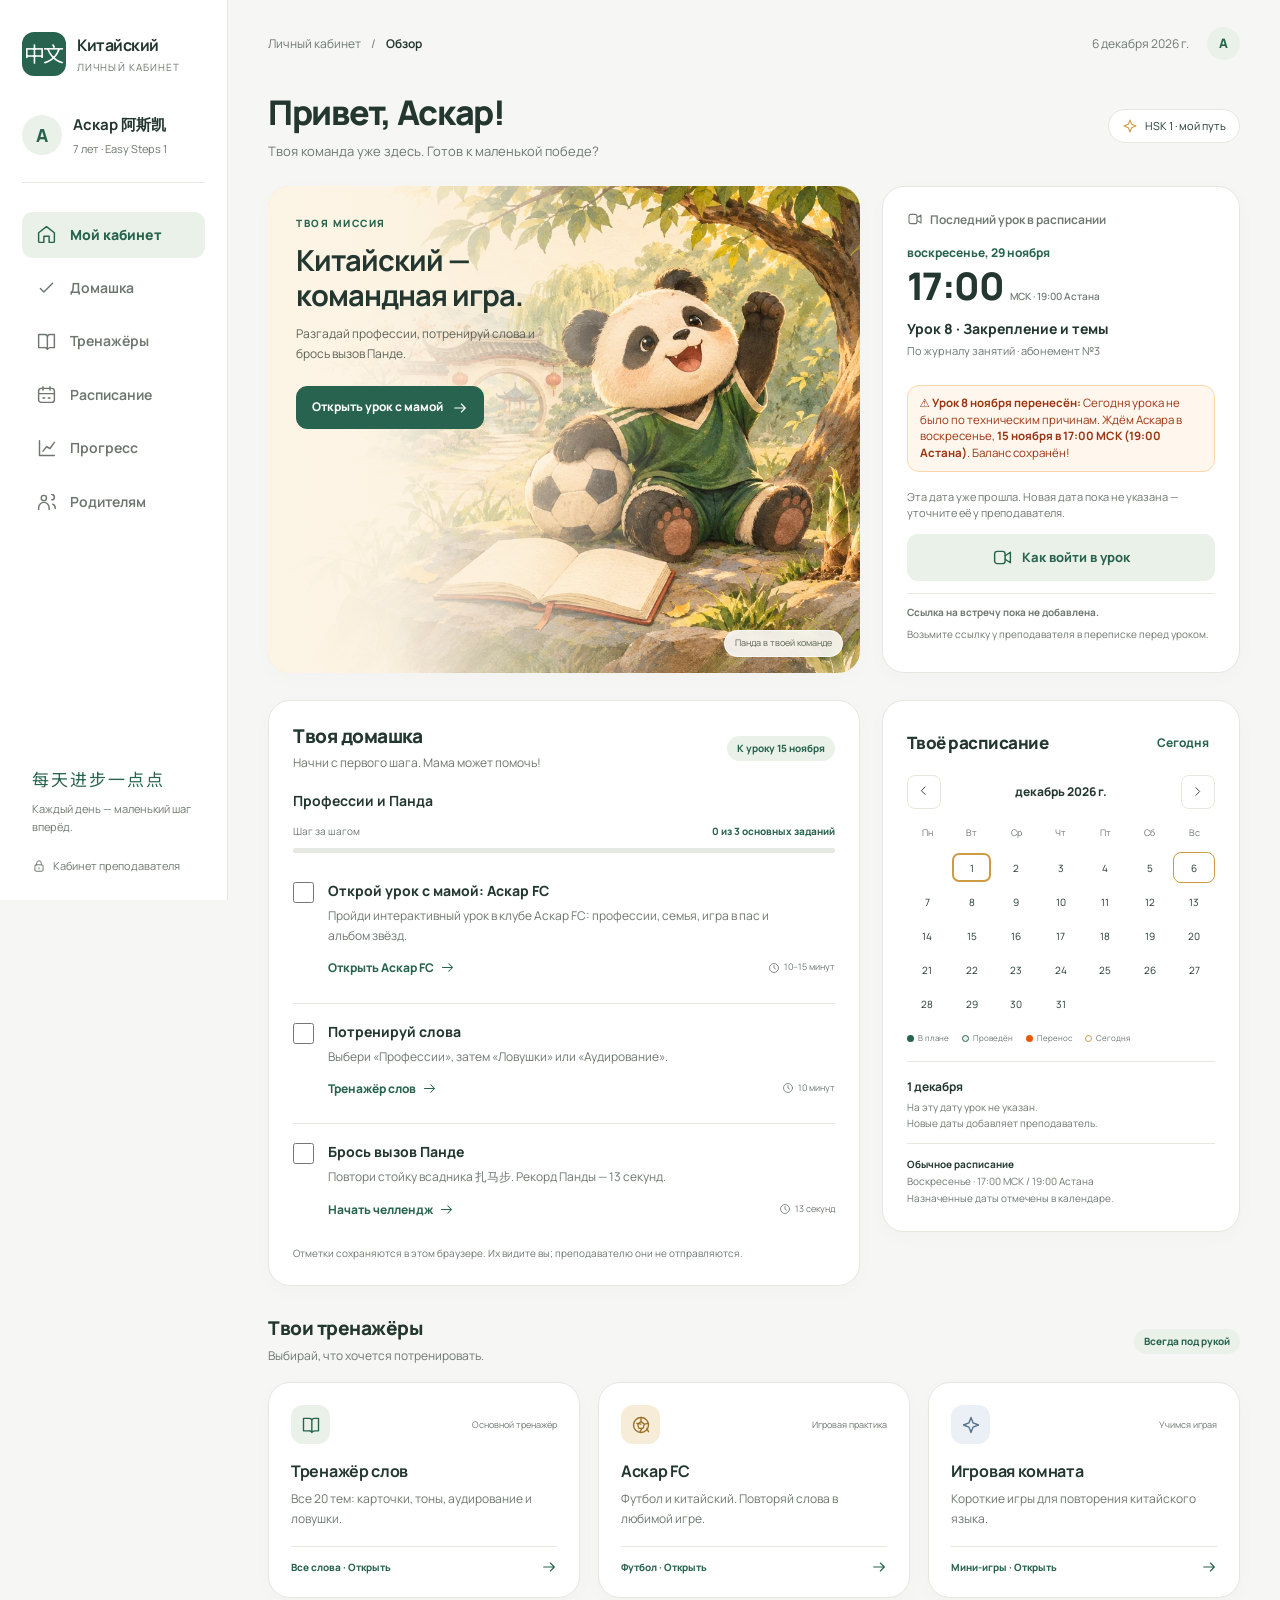
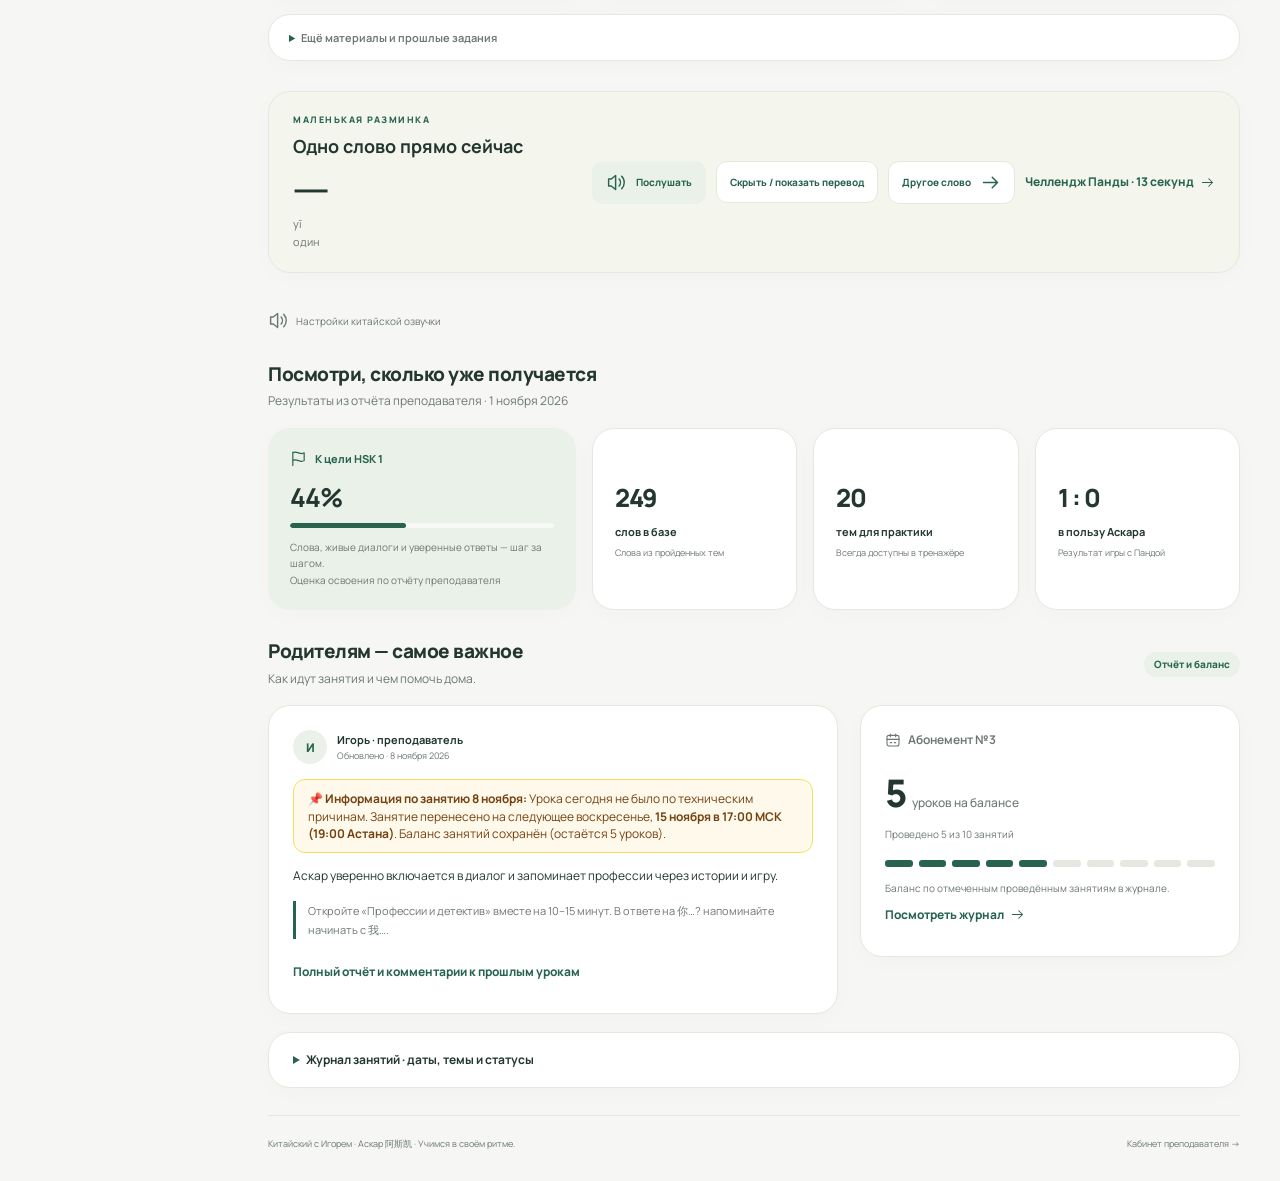
==== commit 6619ebfc: "Update homework task 1 link and description to Askar FC (askar-fc.html)" ====
--- a/index.html
+++ b/index.html
@@ -1,251 +1,270 @@
-<!doctype html>
-<html lang="ru"><head><meta charset="utf-8"><meta name="viewport" content="width=device-width,initial-scale=1,viewport-fit=cover"><meta name="theme-color" content="#f6f7f4"><title>Аскар · Личный кабинет китайского</title><meta name="description" content="Личный кабинет: ближайший урок, домашнее задание, тренажёры, расписание и прогресс обучения китайскому языку."><link rel="preconnect" href="https://fonts.googleapis.com"><link rel="preconnect" href="https://fonts.gstatic.com" crossorigin><link href="https://fonts.googleapis.com/css2?family=Manrope:wght@400;500;600;650;700;750;800&family=Noto+Sans+SC:wght@400;500;700&display=swap" rel="stylesheet"><style>
-:root{--bg:#f6f7f4;--paper:#fff;--ink:#233730;--muted:#6d7770;--line:#e5e8e0;--accent:#27634e;--accent-dark:#1c4c3b;--soft:#eaf1e9;--tint:#f4f6ee;--gold:#ce9b43;--radius:22px;--shadow:0 5px 25px #28362b05;color-scheme:light}
-*{box-sizing:border-box}html{scroll-behavior:smooth;scroll-padding-top:36px}body{margin:0;background:var(--bg);color:var(--ink);font-family:'Manrope',system-ui,-apple-system,'Segoe UI',sans-serif;font-size:14px;line-height:1.6;-webkit-font-smoothing:antialiased}body[data-theme=terra]{--accent:#9a513b;--accent-dark:#7c3e2c;--soft:#f5ece3;--tint:#faf5ec;--ink:#3b3830;--bg:#f8f7f3;--muted:#79756d;--line:#e9e5dd}body[data-theme=indigo]{--accent:#5b5d91;--accent-dark:#444774;--soft:#ededf7;--tint:#f5f4fa;--ink:#303347;--bg:#f6f6f8;--muted:#757586;--line:#e5e5ed}h1,h2,h3,p{margin:0}h1,h2,h3{line-height:1.25}a{color:inherit}button,input,select{font:inherit}button,a,input,select,summary{-webkit-tap-highlight-color:transparent}button,a{touch-action:manipulation}button{cursor:pointer}a{text-decoration:none}button{color:inherit}button:disabled{cursor:default}a:focus-visible,button:focus-visible,input:focus-visible,summary:focus-visible,select:focus-visible{outline:3px solid var(--gold);outline-offset:4px}a,button{transition:background .18s,box-shadow .18s,transform .18s}button{background:none;border:0}button:hover:not(:disabled),.btn:hover{transform:translateY(-1px)}.icon{width:21px;height:21px;flex-shrink:0;vertical-align:middle}.skip{position:fixed;top:-100px;left:12px;z-index:99;padding:12px;background:var(--accent);color:#fff;border-radius:10px}.skip:focus{top:12px}.sidebar{position:fixed;inset:0 auto 0 0;width:228px;padding:32px 22px 22px;background:#fff;border-right:1px solid var(--line);z-index:30;display:flex;flex-direction:column}.brand{display:flex;gap:11px;align-items:center}.brand-mark{font-family:'Noto Sans SC',sans-serif;font-size:21px;letter-spacing:-2px;border-radius:12px;background:var(--accent);color:#fff;width:44px;height:44px;display:grid;place-items:center;padding-right:2px}.brand strong{display:block;font-size:16px;letter-spacing:-.5px}.brand small{display:block;font-size:10px;letter-spacing:1.1px;text-transform:uppercase;color:var(--muted);margin-top:1px}.profile{display:flex;align-items:center;gap:11px;margin:37px 0 29px;padding-bottom:24px;border-bottom:1px solid var(--line)}.avatar{border-radius:50%;width:40px;height:40px;display:grid;place-items:center;background:var(--soft);color:var(--accent);font-size:18px;font-weight:800;flex-shrink:0}.profile b{font-size:15px;display:block}.profile small{color:var(--muted);font-size:11px;display:block;margin-top:3px}.nav{display:grid;gap:7px}.nav a{display:flex;gap:13px;align-items:center;color:var(--muted);padding:12px 14px;border-radius:11px;font-size:13px;font-weight:650}.nav a:hover,.nav a.active{background:var(--soft);color:var(--accent)}.nav a.active{font-weight:800}.sidebar-bottom{margin-top:auto;padding:24px 10px 3px}.sidebar-bottom .tiny-zh{font-family:'Noto Sans SC',sans-serif;font-size:17px;letter-spacing:2px;color:var(--accent)}.sidebar-bottom p{font-size:11px;color:var(--muted);margin-top:8px}.teacher-link{font-size:11px;display:flex;gap:7px;align-items:center;color:var(--muted);margin-top:22px}.teacher-link .icon{width:14px;height:14px}.workspace{margin-left:228px;max-width:1620px;padding:27px 40px 30px}.topbar{display:flex;justify-content:space-between;align-items:center;color:var(--muted);font-size:12px;margin-bottom:31px}.breadcrumbs{display:flex;gap:10px;align-items:center}.breadcrumbs b{color:var(--ink);font-weight:650}.top-right{display:flex;align-items:center;gap:18px}.top-right .avatar{width:33px;height:33px;font-size:13px}.intro{display:flex;justify-content:space-between;align-items:center;margin-bottom:25px;gap:16px}.eyebrow{font-size:10px;letter-spacing:1.5px;font-weight:800;color:var(--accent);text-transform:uppercase}.intro h1{font-size:34px;letter-spacing:-1.3px;font-weight:800;margin-bottom:7px}.intro p{font-size:13px;color:var(--muted)}.level-badge{display:inline-flex;align-items:center;gap:7px;border:1px solid var(--line);border-radius:999px;padding:7px 13px;background:#fff;font-size:11px;white-space:nowrap}.level-badge .icon{color:var(--gold);width:16px;height:16px}.hero-row{display:grid;grid-template-columns:minmax(0,1.65fr) minmax(290px,1fr);gap:22px;margin-bottom:27px}.hero{position:relative;isolation:isolate;overflow:hidden;min-height:308px;border-radius:var(--radius);background:#faf0dd;box-shadow:var(--shadow)}.hero-img{position:absolute;right:0;top:0;width:100%;height:100%;object-fit:cover;object-position:75% 50%;z-index:-2}.hero::after{content:'';position:absolute;inset:0;background:linear-gradient(90deg,#fcf4e5 0%,#fcf4e5ed 22%,#fcf4e585 46%,transparent 70%);z-index:-1}.hero-copy{position:relative;padding:29px 28px;width:66%;max-width:420px}.hero h2{font-size:29px;letter-spacing:-1px;margin:12px 0 12px;line-height:1.18}.hero-desc{font-size:12px;line-height:1.65;max-width:240px;color:#5d6257}.hero .btn{margin-top:23px;font-size:11px;padding:12px 15px;min-height:43px}.hero .btn .icon{width:16px;height:16px}.hero-note{position:absolute;right:17px;bottom:16px;background:#ffffffd9;backdrop-filter:blur(8px);padding:5px 10px;font-size:9px;border:1px solid #ffffff8f;border-radius:99px;color:#5b6253}.btn{display:inline-flex;justify-content:center;align-items:center;gap:9px;min-height:46px;padding:12px 19px;border-radius:11px;background:var(--accent);border:1px solid var(--accent);color:#fff;font-weight:750;font-size:12px;line-height:1.4}.btn:hover{background:var(--accent-dark);box-shadow:0 4px 12px #00000013}.btn-light{background:var(--soft);border-color:transparent;color:var(--accent)}.btn-light:hover{background:var(--soft);filter:brightness(.97)}.btn-outline{background:#fff;color:var(--accent);border-color:var(--line)}.btn-outline:hover{background:var(--soft)}.text-link{color:var(--accent);font-size:11px;font-weight:750;display:inline-flex;align-items:center;gap:6px;min-height:36px}.text-link .icon{width:15px;height:15px}.text-link:hover{text-decoration:underline}.card{background:var(--paper);border:1px solid var(--line);border-radius:var(--radius);box-shadow:var(--shadow)}.lesson-card{padding:24px;display:flex;flex-direction:column;position:relative;min-height:308px}.card-kicker{font-size:11px;color:var(--muted);display:flex;align-items:center;gap:7px;font-weight:650}.card-kicker .icon{width:16px;height:16px}.lesson-when{font-size:12px;font-weight:750;color:var(--accent);margin:16px 0 1px}.lesson-time{font-size:38px;letter-spacing:-1.5px;font-weight:800;line-height:1.2}.lesson-time small{font-size:10px;letter-spacing:0;color:var(--muted);font-weight:550;margin-left:7px}.lesson-topic{font-size:13px;font-weight:750;margin:10px 0 3px;line-height:1.45}.lesson-number{font-size:10px;color:var(--muted);margin-bottom:17px}.lesson-card .btn{width:100%;margin-top:auto}.lesson-note{font-size:11px;color:var(--muted);margin:7px 0 12px;line-height:1.5}.section-head{display:flex;justify-content:space-between;align-items:center;gap:14px;margin:0 0 17px}.section-head h2{font-size:19px;letter-spacing:-.5px;font-weight:800}.section-head p{font-size:11px;color:var(--muted);margin-top:5px}.study-row{display:grid;grid-template-columns:minmax(0,1.65fr) minmax(290px,1fr);gap:22px;align-items:start;margin-bottom:31px}.homework-card{padding:24px}.pill{display:inline-flex;align-items:center;gap:5px;font-size:10px;font-weight:750;line-height:1.3;border-radius:99px;background:var(--soft);color:var(--accent);padding:6px 10px;white-space:nowrap}.hw-summary{display:flex;justify-content:space-between;align-items:center;margin:14px 0 9px;font-size:10px;color:var(--muted)}.hw-summary b{color:var(--accent);font-weight:750}.track{background:var(--line);height:5px;overflow:hidden;border-radius:10px}.track span{display:block;height:100%;background:var(--accent);border-radius:10px;transition:width .25s}.tasks{padding:0;margin:10px 0 0;list-style:none}.task{position:relative;display:grid;grid-template-columns:22px minmax(0,1fr);gap:13px;padding:17px 0;border-bottom:1px solid var(--line)}.task:last-child{border:0;padding-bottom:3px}.task input{width:21px;height:21px;margin:2px 0 0;accent-color:var(--accent);cursor:pointer}.task label{display:block;cursor:pointer;font-weight:750;font-size:13px;line-height:1.5}.task p{font-size:11px;color:var(--muted);line-height:1.65;margin-top:5px;max-width:470px}.task.done label{text-decoration:line-through;color:var(--muted)}.task-bottom{display:flex;justify-content:space-between;align-items:center;gap:10px;margin-top:4px;flex-wrap:wrap}.task-time{font-size:9px;color:var(--muted);display:flex;align-items:center;gap:4px}.task-time .icon{width:12px;height:12px}.hw-complete{background:var(--soft);border-radius:10px;padding:12px;margin-top:15px;font-size:12px;color:var(--accent);font-weight:750}.storage-note{font-size:9px;color:var(--muted);margin:15px 0 0}.schedule-card{padding:24px}.schedule-card .section-head{margin-bottom:14px}.schedule-card h2{font-size:17px}.calendar-nav{display:flex;align-items:center;justify-content:space-between;margin:14px 0 12px;font-size:12px;font-weight:750}.calendar-nav button{width:34px;height:34px;display:grid;place-items:center;border-radius:8px;border:1px solid var(--line)}.calendar-nav button:hover{background:var(--soft)}.calendar-nav button .icon{width:13px;height:13px}.calendar-prev{transform:rotate(180deg)}.calendar-grid{display:grid;grid-template-columns:repeat(7,minmax(0,1fr));gap:3px}.weekday{font-size:9px;color:var(--muted);text-align:center;padding:5px 0 9px}.day{height:31px;border-radius:8px;font-size:10px;position:relative;display:grid;place-items:center;border:1px solid transparent;min-width:0}.day.has-lesson{background:var(--soft);color:var(--accent);font-weight:800}.day.has-lesson::after{content:'';position:absolute;bottom:3px;width:3px;height:3px;border-radius:50%;background:currentColor}.day.planned{background:var(--accent);color:#fff}.day.today{border-color:var(--gold)}.day[aria-pressed=true]{box-shadow:inset 0 0 0 2px var(--gold)}.day:hover{background:var(--soft);transform:none!important}.calendar-key{display:flex;gap:13px;margin:13px 0 16px;font-size:8px;color:var(--muted);flex-wrap:wrap}.calendar-key span{display:flex;align-items:center;gap:4px}.dot{width:7px;height:7px;background:var(--accent);border-radius:50%;display:inline-block}.dot.pale{background:var(--soft);border:1px solid var(--accent)}.dot.outline{background:transparent;border:1px solid var(--gold)}.calendar-detail{border-top:1px solid var(--line);padding-top:15px;min-height:70px;font-size:11px}.calendar-detail strong{display:block;font-size:12px;margin-bottom:3px}.calendar-detail p{color:var(--muted);font-size:10px}.schedule-rule{font-size:10px;color:var(--muted);line-height:1.7;margin-top:12px;border-top:1px solid var(--line);padding-top:12px}.schedule-rule b{display:block;font-size:10px;color:var(--ink)}.trainers-section{margin-bottom:30px}.trainers-grid{display:grid;grid-template-columns:repeat(3,minmax(0,1fr));gap:18px}.trainer-card{display:flex;flex-direction:column;padding:22px;transition:transform .2s,box-shadow .2s,border-color .2s;min-height:212px}.trainer-card:hover{transform:translateY(-3px);border-color:var(--accent);box-shadow:0 9px 25px #33333309}.trainer-top{display:flex;align-items:center;justify-content:space-between;margin-bottom:17px;gap:8px}.trainer-icon{width:39px;height:39px;border-radius:12px;display:grid;place-items:center;background:var(--soft);color:var(--accent)}.trainer-icon .icon{width:20px;height:20px}.trainer-top small{font-size:8px;color:var(--muted);text-align:right}.trainer-card:nth-child(2) .trainer-icon{background:#f7ecd7;color:#9c722b}.trainer-card:nth-child(3) .trainer-icon{background:#eaf0f6;color:#55718d}.trainer-card h3{font-size:16px;letter-spacing:-.3px;margin-bottom:8px}.trainer-card p{font-size:11px;color:var(--muted);line-height:1.65;margin-bottom:17px;max-width:270px}.trainer-footer{display:flex;align-items:center;justify-content:space-between;margin-top:auto;padding-top:12px;border-top:1px solid var(--line);font-size:10px;color:var(--accent);font-weight:750}.trainer-footer .icon{width:16px;height:16px}.materials{margin-top:16px;padding:0 20px}.materials>summary{font-size:11px;font-weight:650;padding:14px 0;color:var(--muted)}summary{cursor:pointer;min-height:44px}details>summary::marker{color:var(--accent)}details[open]>summary{margin-bottom:5px}.materials-list{display:grid;grid-template-columns:repeat(2,minmax(0,1fr));gap:0 22px;padding-bottom:14px}.materials-list a{display:flex;justify-content:space-between;align-items:center;gap:10px;font-size:11px;padding:12px 0;border-bottom:1px solid var(--line)}.materials-list a:hover{color:var(--accent)}.materials-list .icon{width:14px;height:14px}.progress-section{margin-bottom:30px}.progress-grid{display:grid;grid-template-columns:1.5fr repeat(3,1fr);gap:16px}.goal-card{padding:22px;background:var(--soft);border:0}.goal-top{display:flex;align-items:center;gap:8px;color:var(--accent);font-size:11px;font-weight:750}.goal-top .icon{width:17px;height:17px}.goal-card h3{font-size:26px;letter-spacing:-1px;margin:14px 0 9px}.goal-card p{font-size:10px;color:var(--muted);margin:11px 0 0;line-height:1.65}.goal-card .track{background:#ffffff94}.stat-card{padding:22px;display:flex;flex-direction:column;justify-content:center}.stat-value{font-size:25px;font-weight:800;letter-spacing:-1px;white-space:nowrap}.stat-label{font-size:11px;font-weight:700;margin:5px 0}.stat-note{font-size:9px;color:var(--muted);line-height:1.6}.parents-section{margin-bottom:27px}.parents-overview{display:grid;align-items:start;grid-template-columns:1.5fr 1fr;gap:22px}.parent-card,.balance-card{padding:24px}.teacher-meta{display:flex;align-items:center;gap:10px;margin-bottom:15px}.teacher-meta .avatar{font-size:12px;width:34px;height:34px}.teacher-meta b{font-size:11px;display:block}.teacher-meta small{font-size:9px;color:var(--muted);display:block;margin-top:1px}.parent-card p{font-size:12px;line-height:1.8}.parent-action{border-left:3px solid var(--accent);padding-left:12px;margin:14px 0;color:var(--muted);font-size:11px;line-height:1.75}.balance-card .balance-number{font-size:38px;letter-spacing:-1.4px;font-weight:800;margin-top:13px}.balance-number small{font-size:12px;color:var(--muted);font-weight:500;letter-spacing:0}.balance-caption{font-size:10px;color:var(--muted);margin:3px 0 18px}.lesson-dots{display:flex;gap:6px;margin:13px 0}.lesson-dots span{height:7px;border-radius:3px;background:var(--line);flex:1}.lesson-dots .used{background:var(--accent)}.balance-note{font-size:10px;color:var(--muted);margin-top:10px}.journal{margin-top:18px;padding:0 24px}.journal>summary{padding:17px 0;font-size:12px;font-weight:700}.table-scroll{overflow:auto;padding-bottom:16px}table{width:100%;border-collapse:collapse;font-size:11px;min-width:640px;text-align:left}th{font-size:10px;color:var(--muted);font-weight:650;padding:12px 10px;background:var(--tint)}td{padding:14px 10px;border-bottom:1px solid var(--line);line-height:1.6}td:last-child{white-space:nowrap;color:var(--accent)}.legacy{font-size:12px;color:var(--ink);line-height:1.85;margin:13px 0 21px}.legacy h2,.legacy h3,.legacy h4{font-size:14px;margin:15px 0 10px}.legacy p{font-size:12px;margin:12px 0}.legacy details{padding:9px 0;border-bottom:1px solid var(--line)}.legacy summary{font-size:11px;font-weight:650;min-height:35px}.legacy .feedback-meta,.legacy .report-top{display:flex;justify-content:space-between;gap:10px;flex-wrap:wrap}.legacy .feedback-meta{font-size:10px;color:var(--muted);margin-bottom:12px}.legacy .hl-pill,.legacy .report-badge{display:inline-block;border-radius:6px;padding:4px 7px;background:var(--soft);color:var(--accent);font-size:9px;margin:4px 3px 3px 0}.legacy .report-highlight,.legacy .report-focus-box{padding:14px;background:var(--tint);border-radius:12px;margin:10px 0}.extra-card{padding:21px 24px;margin:0 0 28px;display:flex;justify-content:space-between;align-items:center;gap:25px;background:var(--tint)}.extra-copy .eyebrow{font-size:9px}.extra-copy h3{font-size:18px;margin:7px 0}.extra-copy p{font-size:11px;color:var(--muted)}.extra-actions{display:flex;align-items:center;gap:10px;flex-wrap:wrap}.extra-actions .btn{font-size:10px;padding:10px 13px;min-height:42px}.word-hanzi{font-family:'Noto Sans SC',sans-serif;font-size:36px;line-height:1.4}.word-detail{font-size:11px;color:var(--muted);min-height:18px}.voice-settings{font-size:10px;color:var(--muted);margin:0 0 22px}.voice-settings summary{display:flex;align-items:center;gap:7px;min-height:40px}.voice-settings select{max-width:100%;background:#fff;border:1px solid var(--line);border-radius:8px;padding:9px;font-size:11px;margin:5px 0}.voice-status{font-size:10px;color:var(--muted);display:block;margin-top:5px}.footer{display:flex;justify-content:space-between;align-items:center;gap:18px;border-top:1px solid var(--line);padding:21px 0 0;font-size:9px;color:var(--muted)}.footer a{white-space:nowrap}.mobile-nav{display:none}dialog{border:1px solid var(--line);border-radius:25px;max-width:430px;width:calc(100% - 36px);padding:30px;text-align:center;color:var(--ink);box-shadow:0 20px 80px #0002}dialog::backdrop{background:#13271f88;backdrop-filter:blur(5px)}dialog h2{font-size:24px;margin-bottom:12px}dialog p{font-size:13px;color:var(--muted);line-height:1.7}dialog .btn{margin-top:20px}.timer-value{font-size:70px;font-weight:800;color:var(--accent);line-height:1.4}.timer-zh{font-size:23px;font-family:'Noto Sans SC',sans-serif}.zoom-help{margin-top:12px;border-top:1px solid var(--line);padding-top:10px;font-size:10px;color:var(--muted)}.zoom-help summary{font-size:10px;min-height:30px}.zoom-help p{font-size:10px;margin:6px 0}code{font-family:'Noto Sans SC',sans-serif;background:var(--soft);padding:1px 4px;border-radius:4px}section[id],div[id]{scroll-margin-top:30px}[hidden]{display:none!important}
-.task label{font-size:14px}.task p{font-size:12px}.trainer-card p{font-size:12px}.btn{font-size:13px}.text-link{font-size:12px}.card-kicker{font-size:12px}.lesson-number{font-size:11px}.lesson-topic{font-size:14px}.nav a{font-size:14px}.storage-note{font-size:10px}.section-head p{font-size:12px}.trainer-top small{font-size:9px}.hero .btn{font-size:12px}
-@media(min-width:1700px){.workspace{margin-right:auto;margin-left:max(228px,calc((100vw - 1392px)/2 + 228px))}}
-@media(max-width:1230px){.sidebar{width:200px;padding:28px 16px}.workspace{margin-left:200px;padding:25px}.hero-copy{padding:25px 22px;width:69%}.hero h2{font-size:25px}.hero-desc{font-size:11px}.hero .btn{font-size:10px;padding:11px}.hero-row,.study-row{gap:18px;grid-template-columns:minmax(0,1.5fr) minmax(280px,1fr)}.lesson-card,.homework-card,.schedule-card{padding:21px}.progress-grid{grid-template-columns:repeat(3,1fr)}.goal-card{grid-column:1/-1;display:grid;grid-template-columns:1fr 1fr;column-gap:28px;align-items:center}.goal-card h3{grid-row:1/3;grid-column:2;margin:0 0 9px;font-size:30px}.goal-card .track{grid-column:2;grid-row:2}.goal-card p{grid-column:1;grid-row:2;margin:4px 0 0}.trainers-grid{gap:14px}.trainer-card{padding:18px}.trainer-top small{font-size:8px}.parents-overview{grid-template-columns:1.5fr 1fr}}
-@media(max-width:1000px){.sidebar{width:176px;padding:27px 13px}.brand{gap:7px}.brand strong{font-size:13px}.brand small{font-size:8px}.brand-mark{width:36px;height:36px;font-size:18px}.workspace{margin-left:176px;padding:23px}.nav a{font-size:11px;padding:11px 10px;gap:10px}.profile small{font-size:9px}.hero-row{grid-template-columns:1fr}.hero{min-height:285px}.hero-img{width:82%;object-position:70% 50%}.hero-copy{width:60%;max-width:450px;padding:29px}.hero h2{font-size:31px}.hero-desc{font-size:13px;max-width:290px}.hero .btn{font-size:12px}.lesson-card{min-height:0;display:grid;grid-template-columns:1fr 1fr;gap:0 22px}.lesson-card .card-kicker{grid-column:1/-1;margin-bottom:9px}.lesson-card .lesson-when{grid-column:1;grid-row:2;margin-top:0}.lesson-time{grid-column:1;grid-row:3}.lesson-topic{grid-column:2;grid-row:2/4;margin:0;font-size:14px;align-self:center}.lesson-number{grid-column:2;margin-bottom:0}.lesson-card .btn{grid-column:1/-1;margin-top:15px;max-width:100%}.lesson-note{grid-column:1/-1}.lesson-card .zoom-help{grid-column:1/-1}.study-row{grid-template-columns:1fr}.schedule-card{display:grid;grid-template-columns:1fr 1fr;gap:0 25px}.schedule-card .section-head{grid-column:1/-1}.calendar-nav{grid-column:1;grid-row:2;margin-top:0}.calendar-grid{grid-column:1;grid-row:3/6}.calendar-key{grid-column:1;grid-row:6}.calendar-detail{grid-column:2;grid-row:2/4;padding-top:6px;border:0}.schedule-rule{grid-column:2;grid-row:4/6}.trainers-grid{grid-template-columns:1fr}.trainer-card{display:grid;grid-template-columns:1fr auto;column-gap:18px;min-height:0;padding:20px}.trainer-top{grid-column:1;grid-row:1;margin-bottom:9px;justify-content:flex-start;gap:13px}.trainer-card h3{grid-column:1;grid-row:2}.trainer-card p{grid-column:1;grid-row:3;margin:0;max-width:none}.trainer-footer{grid-column:2;grid-row:1/4;border:0;gap:10px;margin:auto 0}.parents-overview{grid-template-columns:1fr}.extra-card{flex-wrap:wrap}.materials-list{grid-template-columns:1fr}.level-badge{font-size:9px}.intro h1{font-size:30px}.topbar{font-size:10px}.top-right{gap:10px}}
-@media(max-width:700px){html{scroll-padding-top:20px}.sidebar{display:none}.workspace{margin:0;padding:20px 18px 100px}.topbar{margin-bottom:23px}.breadcrumbs{font-size:10px}.top-right .today-label{display:none}.intro{margin-bottom:21px}.intro h1{font-size:29px;letter-spacing:-1px}.intro p{font-size:12px;max-width:240px}.level-badge{padding:6px 9px;font-size:9px;align-self:flex-start;margin-top:4px}.level-badge .icon{width:13px;height:13px}.hero-row{gap:16px;margin-bottom:24px}.hero{min-height:290px}.hero-copy{padding:24px 21px;width:68%}.hero h2{font-size:27px;letter-spacing:-.7px}.hero .eyebrow{font-size:8px;letter-spacing:1.2px}.hero-desc{font-size:11px;max-width:210px}.hero .btn{font-size:10px;margin-top:21px;padding:12px}.hero-note{font-size:8px;right:12px;bottom:12px}.hero-img{width:100%;object-position:76% 50%}.hero::after{background:linear-gradient(90deg,#fcf4e5 0%,#fcf4e5ed 20%,#fcf4e59c 46%,transparent 82%)}.lesson-card{padding:21px;column-gap:16px}.lesson-time{font-size:33px}.lesson-time small{font-size:8px;display:block;margin:2px 0 4px;letter-spacing:0}.lesson-topic{font-size:12px}.lesson-number{font-size:8px}.lesson-when{font-size:10px}.lesson-card .btn{margin-top:15px}.section-head h2{font-size:18px}.section-head{align-items:flex-start}.homework-card,.schedule-card{padding:21px}.homework-card .section-head{gap:8px}.pill{font-size:8px;padding:6px 8px}.task{gap:12px;padding:16px 0}.task label{font-size:14px}.task p{font-size:12px}.text-link{font-size:12px}.task-time{font-size:9px}.study-row{margin-bottom:26px;gap:20px}.schedule-card{display:block}.calendar-nav{margin-top:13px}.day{height:37px;font-size:12px}.weekday{font-size:10px}.calendar-key{font-size:9px}.calendar-detail{border-top:1px solid var(--line);padding-top:13px}.calendar-detail strong{font-size:12px}.calendar-detail p{font-size:11px}.schedule-rule{font-size:10px}.trainer-card{padding:20px}.trainer-card h3{font-size:16px}.trainer-card p{font-size:11px}.trainer-top{margin-bottom:12px}.trainer-footer{width:34px;height:34px;border-radius:50%;background:var(--soft);justify-content:center;flex-shrink:0}.trainer-footer span{display:none}.trainer-top small{font-size:9px}.materials{padding:0 18px}.progress-grid{grid-template-columns:repeat(3,minmax(0,1fr));gap:10px}.goal-card{padding:19px;display:block}.goal-card h3{font-size:30px;margin:13px 0}.goal-card p{font-size:10px;margin-top:10px}.stat-card{padding:15px 10px;justify-content:flex-start}.stat-value{font-size:20px;letter-spacing:-.8px}.stat-label{font-size:9px;line-height:1.5}.stat-note{font-size:8px}.parent-card,.balance-card{padding:21px}.parent-card p{font-size:12px}.journal{padding:0 18px}.extra-card{padding:20px}.extra-copy h3{font-size:17px}.footer{align-items:flex-start;font-size:9px;flex-direction:column;gap:6px}.footer a{display:none}.mobile-nav{display:grid;position:fixed;bottom:0;left:0;right:0;grid-template-columns:repeat(5,1fr);background:#ffffffed;backdrop-filter:blur(16px);border-top:1px solid var(--line);padding:9px 5px max(10px,env(safe-area-inset-bottom));z-index:50;box-shadow:0 -5px 20px #1b312008}.mobile-nav a{display:flex;flex-direction:column;gap:3px;align-items:center;justify-content:center;min-height:43px;font-size:8px;color:var(--muted);border-radius:9px}.mobile-nav .icon{width:19px;height:19px}.mobile-nav a.active{color:var(--accent);background:var(--soft)}.extra-actions .btn{font-size:10px}.voice-settings{margin-bottom:15px}}
-@media(max-width:370px){.intro{display:block}.intro p{max-width:none}.intro .level-badge{margin-top:11px}.workspace{padding-left:13px;padding-right:13px}.intro h1{font-size:26px}.hero-copy{padding:23px 18px;width:76%}.hero h2{font-size:25px}.hero-note{font-size:7px}.hero .btn{font-size:9px}.stat-value{font-size:18px}.section-head h2{font-size:16px}.homework-card{padding:18px}.pill{font-size:7px}.lesson-time{font-size:29px}.lesson-card{column-gap:12px}.lesson-topic{font-size:11px}}
-@media(prefers-reduced-motion:reduce){html{scroll-behavior:auto}*,*::before,*::after{transition:none!important;animation:none!important}}
-
-.day.postponed{background:#fff7ed;color:#c2410c;border:1px dashed #fdba74}
-.day.postponed::after{content:'';position:absolute;bottom:3px;width:3px;height:3px;border-radius:50%;background:#ea580c}
-.dot.warn{background:#ea580c;width:7px;height:7px;border-radius:50%;display:inline-block}
-.status-badge-postponed{display:inline-block;border-radius:6px;padding:3px 8px;background:#fef3c7;color:#92400e;font-weight:700;font-size:10px}
-.day.cancelled{background:#fff2e7!important;color:#a4572c;border:1px dashed #d79970;text-decoration:line-through}.dot.cancel-dot{background:#fff2e7;border:1px dashed #a4572c}.package-history{padding:24px;margin-bottom:25px}.package-history details{border-top:1px solid var(--line);padding:10px 0}.package-history summary{font-size:12px;font-weight:700;line-height:1.7;padding:9px 0}.package-history .accordion-content{padding:10px 0 12px;font-size:12px;color:var(--muted);line-height:1.9}.voice-settings select{max-width:100%;margin-right:8px}</style></head>
-<body data-theme="forest"><a class="skip" href="#main">Перейти к содержимому</a>
-<aside class="sidebar"><a class="brand" href="#overview" aria-label="Китайский — личный кабинет"><span class="brand-mark" lang="zh-CN">中文</span><span><strong>Китайский</strong><small>Личный кабинет</small></span></a><div class="profile"><span class="avatar">А</span><div><b>Аскар <span lang="zh-CN">阿斯凯</span></b><small>7 лет · Easy Steps 1</small></div></div><nav class="nav" aria-label="Основная навигация"><a href="#overview" data-nav class="active" aria-current=location><svg class="icon" viewBox="0 0 24 24" fill="none" stroke="currentColor" stroke-width="1.65" stroke-linecap="round" stroke-linejoin="round" aria-hidden="true"><path d="m3 10 9-7 9 7v10a1 1 0 0 1-1 1h-5v-7H9v7H4a1 1 0 0 1-1-1z"/></svg><span>Мой кабинет</span></a><a href="#homework" data-nav class="" ><svg class="icon" viewBox="0 0 24 24" fill="none" stroke="currentColor" stroke-width="1.65" stroke-linecap="round" stroke-linejoin="round" aria-hidden="true"><path d="m5 12 4 4L19 6"/></svg><span>Домашка</span></a><a href="#trainers" data-nav class="" ><svg class="icon" viewBox="0 0 24 24" fill="none" stroke="currentColor" stroke-width="1.65" stroke-linecap="round" stroke-linejoin="round" aria-hidden="true"><path d="M4 4h6a3 3 0 0 1 3 3v14a4 4 0 0 0-4-2H3V4zM13 7a3 3 0 0 1 3-3h5v15h-5a4 4 0 0 0-3 2"/></svg><span>Тренажёры</span></a><a href="#schedule" data-nav class="" ><svg class="icon" viewBox="0 0 24 24" fill="none" stroke="currentColor" stroke-width="1.65" stroke-linecap="round" stroke-linejoin="round" aria-hidden="true"><rect x="3" y="5" width="18" height="16" rx="3"/><path d="M16 3v4M8 3v4M3 11h18m-13 5h2m4 0h2"/></svg><span>Расписание</span></a><a href="#progress" data-nav class="" ><svg class="icon" viewBox="0 0 24 24" fill="none" stroke="currentColor" stroke-width="1.65" stroke-linecap="round" stroke-linejoin="round" aria-hidden="true"><path d="M4 3v17h17M8 15l4-5 4 2 5-7"/></svg><span>Прогресс</span></a><a href="#parents" data-nav class="" ><svg class="icon" viewBox="0 0 24 24" fill="none" stroke="currentColor" stroke-width="1.65" stroke-linecap="round" stroke-linejoin="round" aria-hidden="true"><circle cx="9" cy="8" r="3"/><path d="M3 21v-2a6 6 0 0 1 12 0v2m3-17a3 3 0 0 1 0 6m1 5a5 5 0 0 1 3 5"/></svg><span>Родителям</span></a></nav><div class="sidebar-bottom"><div class="tiny-zh" lang="zh-CN">每天进步一点点</div><p>Каждый день — маленький шаг вперёд.</p></div></aside>
-<main class="workspace" id="main"><header class="topbar"><div class="breadcrumbs">Личный кабинет<span>/</span><b>Обзор</b></div><div class="top-right"><span class="today-label" id="today-date">Ноябрь 2026</span><span class="avatar" aria-label="Аскар">А</span></div></header>
-<section id="overview" data-section aria-labelledby="welcome-title"><div class="intro"><div><h1 id="welcome-title">Привет, Аскар!</h1><p>Твоя команда уже здесь. Готов к маленькой победе?</p></div><span class="level-badge"><svg class="icon" viewBox="0 0 24 24" fill="none" stroke="currentColor" stroke-width="1.65" stroke-linecap="round" stroke-linejoin="round" aria-hidden="true"><path d="m12 3 2.5 6.5L21 12l-6.5 2.5L12 21l-2.5-6.5L3 12l6.5-2.5z"/></svg>HSK 1 · мой путь</span></div><div class="hero-row"><div class="hero"><img class="hero-img" src="assets/dashboard-hero.webp" alt="" width="1200" height="800" fetchpriority="high"><div class="hero-copy"><div class="eyebrow">ТВОЯ МИССИЯ</div><h2>Китайский —<br>командная игра.</h2><p class="hero-desc">Разгадай профессии, потренируй слова и брось вызов Панде.</p><a class="btn" href="professii-askar.html">Открыть урок с мамой<svg class="icon" viewBox="0 0 24 24" fill="none" stroke="currentColor" stroke-width="1.65" stroke-linecap="round" stroke-linejoin="round" aria-hidden="true"><path d="M4 12h16m-6-6 6 6-6 6"/></svg></a></div><span class="hero-note">Панда в твоей команде</span></div>
-<div class="card lesson-card"><h2 class="card-kicker"><svg class="icon" viewBox="0 0 24 24" fill="none" stroke="currentColor" stroke-width="1.65" stroke-linecap="round" stroke-linejoin="round" aria-hidden="true"><rect x="3" y="5" width="12" height="14" rx="3"/><path d="m15 10 6-4v12l-6-4"/></svg><span id="lesson-heading">Ближайший урок</span></h2><div class="lesson-when" id="lesson-date">15 ноября 2026</div><div class="lesson-time">17:00<small>МСК · 19:00 Астана</small></div><h3 class="lesson-topic">Профессии, диалоги и челлендж с Пандой</h3><div class="lesson-number">Урок 6 · абонемент №3</div><div class="lesson-alert" style="background:#fff7ed;border:1px solid #fed7aa;border-radius:12px;padding:9px 12px;margin:8px 0 10px;font-size:11.5px;color:#9a3412;line-height:1.45;">⚠️ <b>8 ноября — отмена:</b> Урок не состоялся по техническим причинам. Ждём Аскара в воскресенье, <b>15 ноября в 17:00 МСК (19:00 Астана)</b>. Баланс сохранён!</div><p class="lesson-note" id="lesson-note" hidden></p><a class="btn btn-light" href="#zoom-instructions"><svg class="icon" viewBox="0 0 24 24" fill="none" stroke="currentColor" stroke-width="1.65" stroke-linecap="round" stroke-linejoin="round" aria-hidden="true"><rect x="3" y="5" width="12" height="14" rx="3"/><path d="m15 10 6-4v12l-6-4"/></svg>Как войти в урок</a><div class="zoom-help" id="zoom-instructions"><b>Ссылка на встречу пока не добавлена.</b><p>Возьмите ссылку у преподавателя в переписке перед уроком.</p></div></div></div></section>
-<div class="study-row"><section class="card homework-card" id="homework" data-section aria-labelledby="homework-title"><div class="section-head"><div><h2 id="homework-title">Твоя домашка</h2><p>Начни с первого шага. Мама может помочь!</p></div><span class="pill">К уроку 15 ноября</span></div><h3 style="font-size:14px;margin-top:19px">Профессии и Панда</h3><div class="hw-summary"><span>Шаг за шагом</span><b id="hw-counter">0 из 3 заданий</b></div><div class="track" id="hw-progressbar" role="progressbar" aria-label="Выполнение домашних заданий" aria-valuemin="0" aria-valuemax="100" aria-valuenow="0"><span id="hw-progress" style="width:0%"></span></div><ol class="tasks"><li class="task"><input class="task-check" type="checkbox" id="task-0" data-legacy="hw_hw1" data-optional="false"><div><label for="task-0">Открой урок с мамой</label><p>Повтори профессии, краба 螃蟹 и мастера 师傅.</p><div class="task-bottom"><a class="text-link" href="professii-askar.html">Открыть урок<svg class="icon" viewBox="0 0 24 24" fill="none" stroke="currentColor" stroke-width="1.65" stroke-linecap="round" stroke-linejoin="round" aria-hidden="true"><path d="M4 12h16m-6-6 6 6-6 6"/></svg></a><span class="task-time"><svg class="icon" viewBox="0 0 24 24" fill="none" stroke="currentColor" stroke-width="1.65" stroke-linecap="round" stroke-linejoin="round" aria-hidden="true"><circle cx="12" cy="12" r="9"/><path d="M12 7v5l3 2"/></svg>10–15 минут</span></div></div></li><li class="task"><input class="task-check" type="checkbox" id="task-1" data-legacy="hw_hw2" data-optional="false"><div><label for="task-1">Потренируй слова</label><p>Выбери тему «Профессии и работа», затем «Слушаем» или «Ловушки».</p><div class="task-bottom"><a class="text-link" href="trainer.html#topic/t9">Тренажёр слов<svg class="icon" viewBox="0 0 24 24" fill="none" stroke="currentColor" stroke-width="1.65" stroke-linecap="round" stroke-linejoin="round" aria-hidden="true"><path d="M4 12h16m-6-6 6 6-6 6"/></svg></a><span class="task-time"><svg class="icon" viewBox="0 0 24 24" fill="none" stroke="currentColor" stroke-width="1.65" stroke-linecap="round" stroke-linejoin="round" aria-hidden="true"><circle cx="12" cy="12" r="9"/><path d="M12 7v5l3 2"/></svg>10 минут</span></div></div></li><li class="task"><input class="task-check" type="checkbox" id="task-2" data-legacy="hw_hw3" data-optional="false"><div><label for="task-2">Брось вызов Панде</label><p>Повтори стойку всадника 扎马步. Рекорд Панды — 13 секунд.</p><div class="task-bottom"><a class="text-link" href="#kungfu">Начать челлендж<svg class="icon" viewBox="0 0 24 24" fill="none" stroke="currentColor" stroke-width="1.65" stroke-linecap="round" stroke-linejoin="round" aria-hidden="true"><path d="M4 12h16m-6-6 6 6-6 6"/></svg></a><span class="task-time"><svg class="icon" viewBox="0 0 24 24" fill="none" stroke="currentColor" stroke-width="1.65" stroke-linecap="round" stroke-linejoin="round" aria-hidden="true"><circle cx="12" cy="12" r="9"/><path d="M12 7v5l3 2"/></svg>13 секунд</span></div></div></li></ol><div class="hw-complete" id="hw-complete" role="status" hidden><svg class="icon" viewBox="0 0 24 24" fill="none" stroke="currentColor" stroke-width="1.65" stroke-linecap="round" stroke-linejoin="round" aria-hidden="true"><path d="m5 12 4 4L19 6"/></svg> Все основные задания отмечены. Отличная работа!</div><p class="storage-note" id="storage-note">Отметки сохраняются в этом браузере.</p></section>
-<section class="card schedule-card" id="schedule" data-section aria-labelledby="schedule-title"><div class="section-head"><h2 id="schedule-title">Твоё расписание</h2><button class="text-link" id="calendar-today" type="button">Сегодня</button></div><div class="calendar-nav"><button type="button" id="calendar-prev" aria-label="Предыдущий месяц"><span class="calendar-prev"><svg class="icon" viewBox="0 0 24 24" fill="none" stroke="currentColor" stroke-width="1.65" stroke-linecap="round" stroke-linejoin="round" aria-hidden="true"><path d="m9 5 7 7-7 7"/></svg></span></button><span id="calendar-month" aria-live="polite">Ноябрь 2026</span><button type="button" id="calendar-next" aria-label="Следующий месяц"><svg class="icon" viewBox="0 0 24 24" fill="none" stroke="currentColor" stroke-width="1.65" stroke-linecap="round" stroke-linejoin="round" aria-hidden="true"><path d="m9 5 7 7-7 7"/></svg></button></div><div class="calendar-grid" id="calendar-grid" role="group" aria-label="Календарь занятий"></div><div class="calendar-key"><span><i class="dot"></i>Оплачено</span><span><i class="dot pale"></i>Проведён</span><span><i class="dot warn"></i>Перенос</span><span><i class="dot outline"></i>Сегодня</span><span><i class="dot cancel-dot"></i>Отмена</span></div><div class="calendar-detail" aria-live="polite"><strong id="calendar-selected-date"></strong><p id="calendar-selected-topic"></p><p id="calendar-selected-status"></p></div><div class="schedule-rule"><b>Обычное расписание</b>Воскресенье · 17:00 МСК / 19:00 Астана<br>5 оплаченных уроков: 15, 22, 29 ноября; 6 и 13 декабря.</div></section></div>
-<section class="trainers-section" id="trainers" data-section aria-labelledby="trainers-title"><div class="section-head"><div><h2 id="trainers-title">Твои тренажёры</h2><p>Выбирай, что хочется потренировать.</p></div><span class="pill">Всегда под рукой</span></div><div class="trainers-grid"><a class="card trainer-card" href="trainer.html"><div class="trainer-top"><span class="trainer-icon"><svg class="icon" viewBox="0 0 24 24" fill="none" stroke="currentColor" stroke-width="1.65" stroke-linecap="round" stroke-linejoin="round" aria-hidden="true"><path d="M4 4h6a3 3 0 0 1 3 3v14a4 4 0 0 0-4-2H3V4zM13 7a3 3 0 0 1 3-3h5v15h-5a4 4 0 0 0-3 2"/></svg></span><small>Основной тренажёр</small></div><h3>Практика и игры</h3><p>20 тем, слова, фразы, аудирование, игры и письмо иероглифов.</p><div class="trainer-footer"><span>Все слова · Открыть</span><svg class="icon" viewBox="0 0 24 24" fill="none" stroke="currentColor" stroke-width="1.65" stroke-linecap="round" stroke-linejoin="round" aria-hidden="true"><path d="M4 12h16m-6-6 6 6-6 6"/></svg></div></a><a class="card trainer-card" href="askar-fc.html"><div class="trainer-top"><span class="trainer-icon"><svg class="icon" viewBox="0 0 24 24" fill="none" stroke="currentColor" stroke-width="1.65" stroke-linecap="round" stroke-linejoin="round" aria-hidden="true"><circle cx="12" cy="12" r="9"/><path d="m12 8 4 3-1.5 5h-5L8 11zm0-5v5m9 2-5 1m3 5 2 4m-8-4-2 4m-4-10 5 1"/></svg></span><small>Игровая практика</small></div><h3>Аскар FC</h3><p>Футбол и китайский. Повторяй слова в любимой игре.</p><div class="trainer-footer"><span>Футбол · Открыть</span><svg class="icon" viewBox="0 0 24 24" fill="none" stroke="currentColor" stroke-width="1.65" stroke-linecap="round" stroke-linejoin="round" aria-hidden="true"><path d="M4 12h16m-6-6 6 6-6 6"/></svg></div></a><a class="card trainer-card" href="trainer.html#games"><div class="trainer-top"><span class="trainer-icon"><svg class="icon" viewBox="0 0 24 24" fill="none" stroke="currentColor" stroke-width="1.65" stroke-linecap="round" stroke-linejoin="round" aria-hidden="true"><path d="m12 3 2.5 6.5L21 12l-6.5 2.5L12 21l-2.5-6.5L3 12l6.5-2.5z"/></svg></span><small>Учимся играя</small></div><h3>Игры с Пандой</h3><p>Пенальти, парные карточки и шарики — в едином центре практики.</p><div class="trainer-footer"><span>Мини-игры · Открыть</span><svg class="icon" viewBox="0 0 24 24" fill="none" stroke="currentColor" stroke-width="1.65" stroke-linecap="round" stroke-linejoin="round" aria-hidden="true"><path d="M4 12h16m-6-6 6 6-6 6"/></svg></div></a></div><details class="card materials"><summary>Ещё материалы и прошлые задания</summary><div class="materials-list"><a href="professii-askar.html"><span>Профессии и детектив · урок 5</span><svg class="icon" viewBox="0 0 24 24" fill="none" stroke="currentColor" stroke-width="1.65" stroke-linecap="round" stroke-linejoin="round" aria-hidden="true"><path d="M4 12h16m-6-6 6 6-6 6"/></svg></a><a href="voprosy-askar.html"><span>Вопросы и фразы для диалога</span><svg class="icon" viewBox="0 0 24 24" fill="none" stroke="currentColor" stroke-width="1.65" stroke-linecap="round" stroke-linejoin="round" aria-hidden="true"><path d="M4 12h16m-6-6 6 6-6 6"/></svg></a></div></details></section>
-<section class="card extra-card" aria-labelledby="word-title"><div class="extra-copy"><div class="eyebrow">Маленькая разминка</div><h3 id="word-title">Одно слово прямо сейчас</h3><div class="word-hanzi" id="word-hanzi" lang="zh-CN">扎马步</div><div class="word-detail" id="word-pinyin">zhǎmǎbù</div><div class="word-detail" id="word-translation">стойка всадника</div></div><div class="extra-actions"><button class="btn btn-light" id="word-speak"><svg class="icon" viewBox="0 0 24 24" fill="none" stroke="currentColor" stroke-width="1.65" stroke-linecap="round" stroke-linejoin="round" aria-hidden="true"><path d="M11 4 6 8H3v8h3l5 4zM15 8a6 6 0 0 1 0 8m3-11a10 10 0 0 1 0 14"/></svg>Послушать</button><button class="btn btn-outline" id="word-flip" aria-controls="word-translation" aria-expanded="true">Скрыть / показать перевод</button><button class="btn btn-outline" id="word-next">Другое слово <svg class="icon" viewBox="0 0 24 24" fill="none" stroke="currentColor" stroke-width="1.65" stroke-linecap="round" stroke-linejoin="round" aria-hidden="true"><path d="M4 12h16m-6-6 6 6-6 6"/></svg></button><a class="text-link" href="#kungfu">Челлендж Панды · 13 секунд <svg class="icon" viewBox="0 0 24 24" fill="none" stroke="currentColor" stroke-width="1.65" stroke-linecap="round" stroke-linejoin="round" aria-hidden="true"><path d="M4 12h16m-6-6 6 6-6 6"/></svg></a></div></section><details class="voice-settings"><summary><svg class="icon" viewBox="0 0 24 24" fill="none" stroke="currentColor" stroke-width="1.65" stroke-linecap="round" stroke-linejoin="round" aria-hidden="true"><path d="M11 4 6 8H3v8h3l5 4zM15 8a6 6 0 0 1 0 8m3-11a10 10 0 0 1 0 14"/></svg>Настройки китайской озвучки</summary><label for="voice-choice">Голос браузера</label><br><select id="voice-choice" aria-describedby="voice-status"><option>Загружаем голоса…</option></select><label for="voice-speed">Скорость</label> <select id="voice-speed"><option value="0.65">0,65× · медленно</option><option value="0.7">0,70×</option></select><button class="btn btn-light" id="voice-test">Проверить звук</button><span id="voice-status" class="voice-status" role="status"></span></details><dialog id="kungfu-dialog" aria-labelledby="timer-title" aria-describedby="timer-status"><div class="eyebrow">Челлендж Панды</div><h2 id="timer-title">Стойка всадника</h2><p>扎马步 · Рекорд Панды — 13 секунд.</p><div class="timer-value" id="timer-value">13</div><div class="timer-zh" id="timer-cn" lang="zh-CN">十三</div><p id="timer-status" role="status"></p><button class="btn" id="timer-close">Закончить</button></dialog>
-<section class="progress-section" id="progress" data-section aria-labelledby="progress-title"><div class="section-head"><div><h2 id="progress-title">Посмотри, сколько уже получается</h2><p>Результаты из отчёта преподавателя · 1 ноября 2026</p></div></div><div class="progress-grid"><div class="card goal-card"><div class="goal-top"><svg class="icon" viewBox="0 0 24 24" fill="none" stroke="currentColor" stroke-width="1.65" stroke-linecap="round" stroke-linejoin="round" aria-hidden="true"><path d="M4 22V3m0 1c6-4 10 4 16 0v11c-6 4-10-4-16 0"/></svg>К цели HSK 1</div><h3>44%</h3><div class="track" role="progressbar" aria-label="Оценка освоения по отчёту преподавателя" aria-valuemin="0" aria-valuemax="100" aria-valuenow="44"><span style="width:44%"></span></div><p>Слова, живые диалоги и уверенные ответы — шаг за шагом.<br>Оценка освоения по отчёту преподавателя</p></div><div class="card stat-card"><div class="stat-value">249</div><div class="stat-label">слов в базе</div><div class="stat-note">Слова из пройденных тем</div></div><div class="card stat-card"><div class="stat-value">20</div><div class="stat-label">тем для практики</div><div class="stat-note">Всегда доступны в тренажёре</div></div><div class="card stat-card"><div class="stat-value">1 : 0</div><div class="stat-label">в пользу Аскара</div><div class="stat-note">Результат игры с Пандой</div></div></div></section>
-<section class="parents-section" id="parents" data-section aria-labelledby="parents-title"><div class="section-head"><div><h2 id="parents-title">Родителям — самое важное</h2><p>Как идут занятия и чем помочь дома.</p></div><span class="pill">Отчёт и баланс</span></div><div class="parents-overview"><div class="card parent-card"><div class="teacher-meta"><span class="avatar">И</span><div><b>Игорь · преподаватель</b><small>Обновлено · 8 ноября 2026</small></div></div><div class="parent-notice" style="background:#fff9eb;border:1px solid #f6e05e;border-radius:12px;padding:10px 14px;margin-bottom:12px;font-size:12px;color:#744210;line-height:1.45;">📌 <b>Информация по занятию 8 ноября:</b> Урока сегодня не было по техническим причинам. Занятие перенесено на следующее воскресенье, <b>15 ноября в 17:00 МСК (19:00 Астана)</b>. Баланс занятий сохранён (остаётся 5 уроков).</div><p>Аскар уверенно включается в диалог и запоминает профессии через истории и игру.</p><div class="parent-action">Откройте «Профессии и детектив» вместе на 10–15 минут. В ответе на 你…? напоминайте начинать с 我….</div><details><summary class="text-link">Полный отчёт и комментарии к прошлым урокам</summary><div class="legacy"><section class="parents-section">
-    <!-- Fresh Lesson Report (Lesson 5) -->
-    <div class="parent-report-card">
-      <div class="report-headline">
-        <span>📝</span> Отчёт по уроку 5 (01.11.2026): Профессии, детектив и Панда
-      </div>
-      <p class="report-text">
-        <b>Успехи и динамика:</b> Аскар великолепно включился в занятие! Мы освоили ключевые профессии (<i>бизнесмен 商人, юрист 律师, врач 医生, учитель 老师</i>). Аскар проявил прекрасное воображение: придумал историю про краба-бизнесмена 🦀 с чемоданом, мгновенно связал Мастера Шифу из «Кунг-Фу Панды» с иероглифом 师 (мастер/учитель). В кунг-фу раунде победил Панду со счётом 1:0 — Панда стояла в стойке всадника (扎马步) до счёта 13!
-      </p>
-      <p class="report-text">
-        <b>Рекомендации для дома:</b> Откройте вместе с Аскаром интерактивную страницу «Урок 5» на 10-15 минут. Там собраны озвученные карточки и мини-игра на отгадывание профессий, чтобы лексика перешла в долговременную память.
-      </p>
-      <div class="report-focus-box">
-        <b>🔍 Фокус внимания преподавателя:</b>
-        <br>1. <b>Звук ü:</b> В слове 律师 (lǜshī) следим, чтобы губы собирались в плотную трубочку («лю» ✗ → «lǜ» ✓).
-        <br>2. <b>Правило «ты → я»:</b> В ответах на вопросы продолжаем закреплять автоматическую замену: когда спрашивают «你…?» — отвечаем «我…».
-      </div>
-    </div>
-    <!-- Collapsible Archive of Previous Reports -->
-    <div>
-      <div>Архив предыдущих уроков:</div>
-      <details class="details-toggle">
-        <summary>Отчёт по уроку 4 (25.10.2026) · Семья и Панда</summary>
-        <div class="details-body">
-          Аскар отлично повторил всех членов семьи: 爸爸, 妈妈, 哥哥, 姐姐, 弟弟. Справился с серией пенальти и задал Панде первое кунг-фу наказание. Закрепляли различие между старшей (姐) и младшей (妹) сестрой.
-        </div>
-      </details>
-      <details class="details-toggle">
-        <summary>Отчёт по уроку 3 (18.10.2026) · Рейс 008 и паспорт</summary>
-        <div class="details-body">
-          Ролевая игра «Паспортный контроль»: Аскар самостоятельно назвал свою дату рождения (九月十号), возраст, страну проживания (哈萨克斯坦, 阿斯塔纳) и любимый спорт (足球). Рассказ о себе сдан без единой подсказки.
-        </div>
-      </details>
-      <details class="details-toggle">
-        <summary>Отчёты по урокам 1 и 2 (04.10 и 11.10.2026) · Кубок Аскара</summary>
-        <div class="details-body">
-          Повторение пиньиня, базовых тонов и чисел от 1 до 100. Разбор мультфильма про капибару 🦫 и слов с ключом «вода» (水). Подготовка первого рассказа о себе из 8 фраз.
-        </div>
-      </details>
-    </div>
-  </section></div></details></div><div class="card balance-card"><div class="card-kicker"><svg class="icon" viewBox="0 0 24 24" fill="none" stroke="currentColor" stroke-width="1.65" stroke-linecap="round" stroke-linejoin="round" aria-hidden="true"><rect x="3" y="5" width="18" height="16" rx="3"/><path d="M16 3v4M8 3v4M3 11h18m-13 5h2m4 0h2"/></svg>Абонемент №3</div><div class="balance-number">5 <small>уроков на балансе</small></div><p class="balance-caption">Проведено 5 из 10 занятий</p><div class="lesson-dots" aria-hidden="true"><span class="used"></span><span class="used"></span><span class="used"></span><span class="used"></span><span class="used"></span><span></span><span></span><span></span><span></span><span></span></div><p class="balance-note">5 оплаченных занятий отмечены в календаре. Отмена 8 ноября не уменьшает баланс.</p><a class="text-link" href="#journal" onclick="document.getElementById('journal').open=true">Посмотреть журнал<svg class="icon" viewBox="0 0 24 24" fill="none" stroke="currentColor" stroke-width="1.65" stroke-linecap="round" stroke-linejoin="round" aria-hidden="true"><path d="M4 12h16m-6-6 6 6-6 6"/></svg></a></div></div><details class="card journal" id="journal"><summary>Журнал занятий · даты, темы и статусы</summary><div class="table-scroll" role="region" aria-label="Журнал занятий" tabindex="0"><table class="lessons-table">
-      <thead>
-        <tr>
-          <th>№</th>
-          <th>Дата</th>
-          <th>Тема занятия</th>
-          <th>Статус</th>
-        </tr>
-      </thead>
-      <tbody>
-        <tr>
-          <td><b>Урок 1</b></td>
-          <td>04.10.2026</td>
-          <td>«Кубок Аскара»: повторение пиньиня, чисел, мультфильм про капибару 🦫</td>
-          <td><span class="status-badge-done">Проведён ✓</span></td>
-        </tr>
-        <tr>
-          <td><b>Урок 2</b></td>
-          <td>11.10.2026</td>
-          <td>Финал Кубка Аскара: рассказ о себе, серия пенальти с Пандой ⚽</td>
-          <td><span class="status-badge-done">Проведён ✓</span></td>
-        </tr>
-        <tr>
-          <td><b>Урок 3</b></td>
-          <td>18.10.2026</td>
-          <td>«Рейс 008»: паспортный контроль, дата рождения, возраст, страны ✈️</td>
-          <td><span class="status-badge-done">Проведён ✓</span></td>
-        </tr>
-        <tr>
-          <td><b>Урок 4</b></td>
-          <td>25.10.2026</td>
-          <td>Семья, кунг-фу и наказание Панды: стойка всадника, победа 1:0 🥋</td>
-          <td><span class="status-badge-done">Проведён ✓</span></td>
-        </tr>
-        <tr>
-          <td><b>Урок 5</b></td>
-          <td>01.11.2026</td>
-          <td>Профессии: детектив, краб-бизнесмен 🦀, Мастер Шифу 🥋</td>
-          <td><span class="status-badge-done">Проведён ✓</span></td>
-        </tr>
-        <tr style="background:rgba(254,243,199,0.3)">
-          <td><b style="color:#b45309">—</b></td>
-          <td>08.11.2026</td>
-          <td><i>Отменён по техническим причинам · занятие не списано</i></td>
-          <td><span class="status-badge-postponed">Отменён · не списан</span></td>
-        </tr>
-        <tr>
-          <td><b>Урок 6</b></td>
-          <td>15.11.2026</td>
-          <td>Закрепление профессий, новые диалоги и челлендж с Пандой (17:00 МСК / 19:00 Астана)</td>
-          <td><span class="status-badge-next" style="background:#eaf1e9;color:#1c4c3b;padding:3px 8px;border-radius:6px;font-weight:700;font-size:10px;">Запланирован</span></td>
-        </tr>
-
-      <tr><td><b>Урок 7</b></td><td>22.11.2026</td><td>Оплаченный урок · 17:00 МСК / 19:00 Астана</td><td>Оплачено · в плане</td></tr><tr><td><b>Урок 8</b></td><td>29.11.2026</td><td>Оплаченный урок · 17:00 МСК / 19:00 Астана</td><td>Оплачено · в плане</td></tr><tr><td><b>Урок 9</b></td><td>06.12.2026</td><td>Оплаченный урок · 17:00 МСК / 19:00 Астана</td><td>Оплачено · в плане</td></tr><tr><td><b>Урок 10</b></td><td>13.12.2026</td><td>Оплаченный урок · 17:00 МСК / 19:00 Астана</td><td>Оплачено · в плане</td></tr></tbody>
-    </table></div></details></section>
-<section class="card package-history" id="subscription-history"><div class="section-head"><div><h2>История абонементов</h2><p>Итоги завершённых учебных блоков.</p></div><span class="pill">20 уроков пройдено</span></div><details class="accordion">
-          <summary>📊 Итоговый отчёт по абонементу №2 (19.07 – 20.09.2026) — 10 уроков</summary>
-          <div class="accordion-content">
-            Полностью освоена Тема 7 «Члены семьи» (爸爸、妈妈、哥哥、弟弟、姐姐、妹妹, 爷爷、外公、叔叔). Освоены конструкции: 你家有几口人？, 有/没有, счётные слова 个 и 口, различие 两 и 二. Расширена тема городов и стран мира. Бонус — футбольная лексика. Активный словарь вырос до ~80 слов. Прогресс к HSK 1 — 40%.
-          </div>
-        </details><details class="accordion">
-          <summary>📊 Итоговый отчёт по абонементу №1 (03.05 – 12.07.2026) — 10 уроков</summary>
-          <div class="accordion-content">
-            Успешный старт в китайском языке. Полностью пройдена тема «Возраст и день рождения» (Тема 5), начата тема «Номер телефона» (Тема 6). Бонус — шахматные фигуры по-китайски (王/后/车/象/马/兵). Активный словарь ~35 слов. Заложен прочный фундамент отличного слуха на тоны и числа.
-          </div>
-        </details></section><footer class="footer"><p>Китайский с Игорем · Аскар <span lang="zh-CN">阿斯凯</span> · Учимся в своём ритме.</p></footer></main><nav class="mobile-nav" aria-label="Навигация на телефоне"><a href="#overview" data-nav class="active"><svg class="icon" viewBox="0 0 24 24" fill="none" stroke="currentColor" stroke-width="1.65" stroke-linecap="round" stroke-linejoin="round" aria-hidden="true"><path d="m3 10 9-7 9 7v10a1 1 0 0 1-1 1h-5v-7H9v7H4a1 1 0 0 1-1-1z"/></svg><span>Главная</span></a><a href="#homework" data-nav class=""><svg class="icon" viewBox="0 0 24 24" fill="none" stroke="currentColor" stroke-width="1.65" stroke-linecap="round" stroke-linejoin="round" aria-hidden="true"><path d="m5 12 4 4L19 6"/></svg><span>Домашка</span></a><a href="#trainers" data-nav class=""><svg class="icon" viewBox="0 0 24 24" fill="none" stroke="currentColor" stroke-width="1.65" stroke-linecap="round" stroke-linejoin="round" aria-hidden="true"><path d="M4 4h6a3 3 0 0 1 3 3v14a4 4 0 0 0-4-2H3V4zM13 7a3 3 0 0 1 3-3h5v15h-5a4 4 0 0 0-3 2"/></svg><span>Тренажёры</span></a><a href="#schedule" data-nav class=""><svg class="icon" viewBox="0 0 24 24" fill="none" stroke="currentColor" stroke-width="1.65" stroke-linecap="round" stroke-linejoin="round" aria-hidden="true"><rect x="3" y="5" width="18" height="16" rx="3"/><path d="M16 3v4M8 3v4M3 11h18m-13 5h2m4 0h2"/></svg><span>Расписание</span></a><a href="#parents" data-nav class=""><svg class="icon" viewBox="0 0 24 24" fill="none" stroke="currentColor" stroke-width="1.65" stroke-linecap="round" stroke-linejoin="round" aria-hidden="true"><circle cx="9" cy="8" r="3"/><path d="M3 21v-2a6 6 0 0 1 12 0v2m3-17a3 3 0 0 1 0 6m1 5a5 5 0 0 1 3 5"/></svg><span>Родителям</span></a></nav>
-<script id="dashboard-data" type="application/json">{"student": "askarchinese", "revision": "2026-11-08-professions", "lesson_date": "2026-11-15T17:00:00+03:00", "duration": 60, "lesson_time": "17:00", "lesson_time_astana": "19:00", "subscription": 3, "events": [["2026-10-04", "Урок 1 · Кубок Аскара", "done"], ["2026-10-11", "Урок 2 · Финал Кубка", "done"], ["2026-10-18", "Урок 3 · Рейс 008", "done"], ["2026-10-25", "Урок 4 · Семья и кунг-фу", "done"], ["2026-11-01", "Урок 5 · Профессии", "done"], ["2026-11-08", "8 ноября · Урок отменён, баланс сохранён", "cancelled"], ["2026-11-15", "Урок 6 · Профессии и Панда", "planned"], ["2026-11-22", "Урок 7 · Оплаченный урок", "planned"], ["2026-11-29", "Урок 8 · Оплаченный урок", "planned"], ["2026-12-06", "Урок 9 · Оплаченный урок", "planned"], ["2026-12-13", "Урок 10 · Оплаченный урок", "planned"]]}</script><script id="word-data" type="application/json">[["一", "yī", "один"], ["二", "èr", "два"], ["三", "sān", "три"], ["四", "sì", "четыре"], ["五", "wǔ", "пять"], ["六", "liù", "шесть"], ["七", "qī", "семь"], ["八", "bā", "восемь"], ["九", "jiǔ", "девять"], ["十", "shí", "десять"], ["十二", "shí'èr", "двенадцать"], ["二十", "èrshí", "двадцать"], ["十八", "shíbā", "восемнадцать"], ["百", "bǎi", "сто"], ["一百", "yìbǎi", "сто"], ["五百", "wǔbǎi", "пятьсот"], ["十三", "shísān", "тринадцать"], ["六十", "liùshí", "шестьдесят"], ["您", "nín", "Вы (вежливо)"], ["好", "hǎo", "хороший; хорошо"], ["您好", "nín hǎo", "здравствуйте"], ["你", "nǐ", "ты"], ["你好", "nǐ hǎo", "привет"], ["再", "zài", "снова, опять"], ["见", "jiàn", "видеть"], ["再见", "zàijiàn", "до свидания"], ["对不起", "duìbuqǐ", "извини"], ["没关系", "méi guānxi", "ничего страшного"], ["谢谢", "xièxie", "спасибо"], ["不客气", "bú kèqi", "не за что"], ["早上好", "zǎoshang hǎo", "доброе утро"], ["晚上好", "wǎnshang hǎo", "добрый вечер"], ["一月", "yī yuè", "январь"], ["星", "xīng", "звезда"], ["期", "qī", "период времени"], ["星期", "xīngqī", "неделя"], ["天", "tiān", "небо; день"], ["星期一", "xīngqī yī", "понедельник"], ["日", "rì", "солнце; день"], ["星期天", "xīngqī tiān", "воскресенье"], ["月", "yuè", "месяц"], ["新年", "xīnnián", "Новый год"], ["妇女节", "fùnǚjié", "Женский день (8 марта)"], ["儿童节", "értóngjié", "День детей (1 июня)"], ["劳动节", "láodòngjié", "День труда (1 мая)"], ["在", "zài", "в; на (в …году)"], ["出", "chū", "выходить"], ["出生", "chūshēng", "родиться"], ["的", "de", "притяжательная частица"], ["生日", "shēngrì", "день рождения"], ["岁", "suì", "лет; возраст"], ["几岁", "jǐ suì", "сколько лет (до 10)"], ["多大", "duō dà", "сколько лет (старше 10)"], ["家", "jiā", "семья; дом"], ["电", "diàn", "электричество"], ["电话", "diànhuà", "телефон"], ["话", "huà", "слово; речь"], ["码", "mǎ", "номер"], ["号码", "hàomǎ", "номер"], ["少", "shǎo", "мало"], ["多少", "duōshao", "сколько"], ["幺", "yāo", "«1» в номерах телефона"], ["礼貌", "lǐmào", "вежливость"], ["外卖", "wàimài", "доставка еды"], ["有", "yǒu", "иметь; есть"], ["口", "kǒu", "рот; счётное слово для людей"], ["人", "rén", "человек"], ["爸爸", "bàba", "папа"], ["妈妈", "māma", "мама"], ["哥哥", "gēge", "старший брат"], ["姐姐", "jiějie", "старшая сестра"], ["妹妹", "mèimei", "младшая сестра"], ["弟弟", "dìdi", "младший брат"], ["和", "hé", "и"], ["爷爷", "yéye", "дедушка (папа папы)"], ["外公", "wàigōng", "дедушка (папа мамы)"], ["叔叔", "shūshu", "дядя"], ["谁", "shéi", "кто"], ["这个", "zhège", "этот"], ["两", "liǎng", "два (перед счётным словом)"], ["个", "gè", "счётное слово (самое частое)"], ["两个人", "liǎng gè rén", "два человека"], ["大人", "dàrén", "взрослый"], ["女", "nǚ", "женщина, девушка"], ["生日快乐", "shēngrì kuàilè", "С днём рождения!"], ["蛋糕", "dàngāo", "торт"], ["九月", "jiǔ yuè", "сентябрь"], ["十号", "shí hào", "10-е число"], ["吗", "ma", "вопрос?"], ["该你了", "gāi nǐ le", "твоя очередь"], ["汉字", "hànzì", "иероглиф"], ["相信", "xiāngxìn", "верить"], ["我不相信你", "wǒ bù xiāngxìn nǐ", "я тебе не верю"], ["他叫", "tā jiào", "его зовут"], ["他几岁", "tā jǐ suì", "сколько ему лет?"], ["他的生日", "tā de shēngrì", "его день рождения"], ["八月", "bā yuè", "август"], ["十七号", "shíqī hào", "17-е число"], ["没", "méi", "не; нет"], ["没有", "méiyǒu", "не иметь; нет"], ["兄", "xiōng", "старший брат"], ["兄弟姐妹", "xiōngdì jiěmèi", "братья и сёстры"], ["中", "zhōng", "средний; середина"], ["学", "xué", "учиться"], ["学生", "xuésheng", "ученик"], ["中学生", "zhōngxuéshēng", "ученик средней школы"], ["上", "shàng", "идти (в школу); подниматься"], ["级", "jí", "класс (уровень)"], ["年级", "niánjí", "класс (год обучения)"], ["工", "gōng", "работа"], ["作", "zuò", "делать"], ["工作", "gōngzuò", "работа; работать"], ["也", "yě", "тоже"], ["律师", "lǜshī", "юрист"], ["老", "lǎo", "старый; опытный"], ["老师", "lǎoshī", "учитель"], ["们", "men", "суффикс мн. числа"], ["我们", "wǒmen", "мы"], ["一家人", "yìjiārén", "члены одной семьи"], ["商人", "shāngrén", "бизнесмен"], ["护士", "hùshi", "медсестра"], ["医生", "yīshēng", "врач"], ["司机", "sījī", "водитель"], ["扎马步", "zhǎmǎbù", "стойка всадника (кунг-фу)"], ["螃蟹", "pángxiè", "краб (бизнесмен)"], ["师傅", "shīfu", "мастер (Шифу)"], ["数学", "shùxué", "математика"], ["老板", "lǎobǎn", "начальник, босс"], ["忘", "wàng", "забыть"], ["五十", "wǔshí", "пятьдесят"], ["秘书", "mìshū", "секретарь"], ["经理", "jīnglǐ", "менеджер, управляющий"], ["牙医", "yáyī", "стоматолог"], ["点", "diǎn", "час (на часах)"], ["零", "líng", "ноль"], ["分", "fēn", "минута"], ["刻", "kè", "четверть часа"], ["现在", "xiànzài", "сейчас"], ["住", "zhù", "жить"], ["住在", "zhù zài", "жить в…"], ["不住在", "bù zhù zài", "не живу в…"], ["哪儿", "nǎr", "где?"], ["国", "guó", "страна"], ["中国", "Zhōngguó", "Китай"], ["俄罗斯", "Éluósī", "Россия"], ["日本", "Rìběn", "Япония"], ["韩国", "Hánguó", "Южная Корея"], ["加拿大", "Jiānádà", "Канада"], ["乌克兰", "Wūkèlán", "Украина"], ["哈萨克斯坦", "Hāsàkèsītǎn", "Казахстан"], ["西班牙", "Xībānyá", "Испания"], ["葡萄牙", "Pútáoyá", "Португалия"], ["英国", "Yīngguó", "Англия"], ["法国", "Fǎguó", "Франция"], ["德国", "Déguó", "Германия"], ["巴西", "Bāxī", "Бразилия"], ["阿根廷", "Āgēntíng", "Аргентина"], ["北京", "Běijīng", "Пекин"], ["上海", "Shànghǎi", "Шанхай"], ["深圳", "Shēnzhèn", "Шэньчжэнь"], ["香港", "Xiānggǎng", "Гонконг"], ["东京", "Dōngjīng", "Токио"], ["纽约", "Niǔyuē", "Нью-Йорк"], ["巴黎", "Bālí", "Париж"], ["伦敦", "Lúndūn", "Лондон"], ["阿斯塔纳", "Āsītǎnà", "Астана"], ["莫斯科", "Mòsīkē", "Москва"], ["柏林", "Bólín", "Берлин"], ["旧金山", "Jiùjīnshān", "Сан-Франциско"], ["长城", "Chángchéng", "Великая стена"], ["天坛", "Tiāntán", "Храм Неба"], ["塔", "tǎ", "башня"], ["塔桥", "Tǎqiáo", "Тауэрский мост"], ["金门大桥", "Jīnmén Dàqiáo", "мост Золотые Ворота"], ["拜特列克", "Bàitèlièkè", "Байтерек"], ["足球", "zúqiú", "футбол"], ["足球卡", "zúqiú kǎ", "футбольная карточка"], ["球", "qiú", "мяч"], ["球门", "qiúmén", "ворота"], ["门将", "ménjiàng", "вратарь"], ["队", "duì", "команда"], ["英国队", "Yīngguó duì", "сборная Англии"], ["进球", "jìnqiú", "гол"], ["球员", "qiúyuán", "игрок"], ["加油", "jiāyóu", "давай! вперёд!"], ["喜欢", "xǐhuan", "нравиться, любить"], ["赢", "yíng", "выиграть"], ["我们赢了", "wǒmen yíng le", "мы выиграли!"], ["喝", "hē", "пить"], ["水", "shuǐ", "вода"], ["喝水", "hē shuǐ", "пить воду"], ["水豚", "shuǐtún", "капибара"], ["水母", "shuǐmǔ", "медуза"], ["史莱姆", "shǐláimǔ", "слайм"], ["手", "shǒu", "рука"], ["机", "jī", "устройство"], ["手机", "shǒujī", "мобильный телефон"], ["杯子", "bēizi", "кружка"], ["瓶子", "píngzi", "бутылка"], ["包子", "bāozi", "баоцзы (булочки)"], ["商店", "shāngdiàn", "магазин"], ["火锅", "huǒguō", "хого (котёл)"], ["恐龙", "kǒnglóng", "динозавр"], ["龙", "lóng", "дракон"], ["鱼", "yú", "рыба"], ["时间", "shíjiān", "время"], ["没有时间", "méiyǒu shíjiān", "нет времени"], ["太棒了", "tài bàng le", "класс! отлично!"], ["没事", "méishì", "ничего страшного"], ["饺子", "jiǎozi", "пельмени"], ["左", "zuǒ", "лево"], ["右", "yòu", "право"], ["东方明珠", "Dōngfāng Míngzhū", "телебашня «Жемчужина Востока»"], ["犯人", "fànrén", "заключённый"], ["一百个汉字", "yìbǎi gè hànzì", "100 иероглифов"], ["下棋", "xià qí", "играть в шахматы"], ["王", "wáng", "король"], ["后", "hòu", "ферзь"], ["王后", "wánghòu", "королева"], ["车", "chē", "ладья"], ["象", "xiàng", "слон"], ["马", "mǎ", "конь"], ["兵", "bīng", "пешка"], ["走", "zǒu", "ходить (сделать ход)"], ["吃", "chī", "бить («съесть» фигуру)"], ["大象", "dàxiàng", "слон (животное)"], ["黑魔", "hēimó", "Тёмный маг"], ["石头", "shítou", "Камень"], ["生气", "shēngqì", "злиться"], ["海南", "Hǎinán", "Хайнань"], ["走吧", "zǒu ba", "пойдём!"], ["哪里", "nǎlǐ", "где; куда"], ["苹果", "píngguǒ", "яблоко"], ["我", "wǒ", "я"], ["他", "tā", "он"], ["她", "tā", "она"], ["是", "shì", "быть (это/есть)"], ["什么", "shénme", "что; какой"], ["几", "jǐ", "сколько; какой"], ["叫", "jiào", "зваться"], ["名字", "míngzi", "имя"], ["大", "dà", "большой"], ["小", "xiǎo", "маленький"], ["今天", "jīntiān", "сегодня"], ["昨天", "zuótiān", "вчера"], ["明天", "míngtiān", "завтра"], ["年", "nián", "год"], ["今年", "jīnnián", "этот год"], ["号", "hào", "число (дата)"]]</script><script src="speech.js"></script><script>
-(() => {
-'use strict';
-const config=JSON.parse(document.getElementById('dashboard-data').textContent);
-const $=id=>document.getElementById(id);
-const zone='Europe/Moscow';
-const fmt=(date,options)=>new Intl.DateTimeFormat('ru-RU',{timeZone:zone,...options}).format(date);
-const dayKey=date=>new Intl.DateTimeFormat('sv-SE',{timeZone:zone}).format(date);
-const today=new Date(); const todayKey=dayKey(today);
-$('today-date').textContent=fmt(today,{day:'numeric',month:'long',year:'numeric'});
-const planned=config.events.filter(ev=>ev[2]==='planned');
-const appointment=planned.find(ev=>today<=new Date(new Date(ev[0]+'T'+config.lesson_time+':00+03:00').getTime()+(config.duration||60)*60000))||planned[planned.length-1];
-const start=new Date(appointment?appointment[0]+'T'+config.lesson_time+':00+03:00':config.lesson_date);
-if(appointment&&appointment[0]!==config.lesson_date.slice(0,10)){
- document.querySelector('.lesson-topic').textContent=appointment[1];
- document.querySelector('.lesson-number').textContent='По журналу занятий · абонемент №'+config.subscription;
-}
-const end=new Date(start.getTime()+(config.duration||60)*60000);
-const hasEnded=today>end;
-$('lesson-date').textContent=fmt(start,{weekday:'long',day:'numeric',month:'long'});
-if(hasEnded){
- $('lesson-heading').textContent='Последний урок в расписании';
- $('lesson-note').textContent='Эта дата уже прошла. Новая дата пока не указана — уточните её у преподавателя.';
- $('lesson-note').hidden=false;
-} else if(today>=start){$('lesson-heading').textContent='Урок по расписанию сейчас';}
-else if(dayKey(start)===todayKey){$('lesson-heading').textContent='Сегодня урок';}
-// Homework belongs to this assignment; old one-time keys are not reused for future assignments.
-const prefix='chinese-dashboard:'+config.student+':'+config.revision+':';
-const boxes=[...document.querySelectorAll('.task-check')];
-let storageAvailable=true;
-function read(key){try{return localStorage.getItem(key)}catch(e){storageAvailable=false;return null}}
-function write(key,value){try{localStorage.setItem(key,value)}catch(e){storageAvailable=false}}
-function updateHomework(){
- const required=boxes.filter(b=>b.dataset.optional!=='true');
- const complete=required.filter(b=>b.checked).length;
- const pct=Math.round(complete/required.length*100);
- $('hw-counter').textContent=complete+' из '+required.length+' основных заданий';
- $('hw-progress').style.width=pct+'%';
- $('hw-progressbar').setAttribute('aria-valuenow',pct);
- $('hw-complete').hidden=complete!==required.length;
- boxes.forEach(b=>b.closest('.task').classList.toggle('done',b.checked));
- $('storage-note').textContent=storageAvailable?'Отметки сохраняются в этом браузере. Их видите вы; преподавателю они не отправляются.':'Отметки доступны до закрытия страницы: браузер не разрешает сохранение.';
-}
-boxes.forEach(b=>{
- const saved=read(prefix+b.id);
- const migrated=b.dataset.legacy?read(b.dataset.legacy):null;
- b.checked=saved==='true'||(saved===null&&migrated==='true');
- b.addEventListener('change',()=>{write(prefix+b.id,String(b.checked));updateHomework()});
-});
-updateHomework();
-// Show only dates actually entered in the lesson journal; never infer new appointments.
-let month=new Date(Date.UTC(Number(todayKey.slice(0,4)),Number(todayKey.slice(5,7))-1,1,12));
-let selected=config.events.find(ev=>ev[0]>=todayKey&&ev[2]==='planned')?.[0]||config.events[config.events.length-1][0];
-function eventDate(key){return new Date(key+'T12:00:00+03:00')}
-function selectDate(key){
- selected=key;
- const ev=config.events.find(ev=>ev[0]===key);
- $('calendar-selected-date').textContent=fmt(eventDate(key),{day:'numeric',month:'long'});
- $('calendar-selected-topic').textContent=ev?ev[1]:'На эту дату урок не указан.';
- $('calendar-selected-status').textContent=ev?(ev[2]==='done'?'Проведён по журналу':ev[2]==='cancelled'?'Отменён · занятие не списано с баланса':(key<todayKey||(key===dayKey(start)&&hasEnded))?'Запланированная дата прошла · ждём обновления':config.lesson_time+' МСК / '+(config.lesson_time_astana||'19:00')+' Астана · оплачено'):'Новые даты добавляет преподаватель.';
- document.querySelectorAll('.day').forEach(b=>b.setAttribute('aria-pressed',String(b.dataset.date===key)));
-}
-function renderCalendar(){
- const y=month.getUTCFullYear(),m=month.getUTCMonth();
- $('calendar-month').textContent=new Intl.DateTimeFormat('ru-RU',{timeZone:'UTC',month:'long',year:'numeric'}).format(month);
- const prefix=y+'-'+String(m+1).padStart(2,'0');
- if(selected.slice(0,7)!==prefix)selected=config.events.find(ev=>ev[0].startsWith(prefix))?.[0]||prefix+'-01';
- const grid=$('calendar-grid');grid.replaceChildren();
- ['Пн','Вт','Ср','Чт','Пт','Сб','Вс'].forEach(s=>{const el=document.createElement('span');el.className='weekday';el.textContent=s;grid.append(el)});
- const offset=(new Date(Date.UTC(y,m,1)).getUTCDay()+6)%7;
- for(let n=0;n<offset;n++){const el=document.createElement('span');el.setAttribute('aria-hidden','true');grid.append(el)}
- const count=new Date(Date.UTC(y,m+1,0)).getUTCDate();
- for(let n=1;n<=count;n++){
-  const key=y+'-'+String(m+1).padStart(2,'0')+'-'+String(n).padStart(2,'0');
-  const ev=config.events.find(x=>x[0]===key);
-  const b=document.createElement('button');b.type='button';b.className='day'+(ev?' has-lesson':'')+(ev?.[2]==='planned'?' planned':'')+(ev?.[2]==='cancelled'?' cancelled':'')+(key===todayKey?' today':'');
-  b.textContent=n;b.dataset.date=key;b.setAttribute('aria-pressed',String(key===selected));
-  b.setAttribute('aria-label',fmt(eventDate(key),{day:'numeric',month:'long'})+(ev?' · '+ev[1]+' · '+(ev[2]==='done'?'проведён':ev[2]==='cancelled'?'отменён':'оплаченный урок'):' · урок не указан'));
-  if(key===todayKey)b.setAttribute('aria-current','date');
-  b.addEventListener('click',()=>selectDate(key));grid.append(b);
- }
- selectDate(selected);
-}
-$('calendar-prev').addEventListener('click',()=>{month.setUTCMonth(month.getUTCMonth()-1);renderCalendar()});
-$('calendar-next').addEventListener('click',()=>{month.setUTCMonth(month.getUTCMonth()+1);renderCalendar()});
-$('calendar-today').addEventListener('click',()=>{month=new Date(Date.UTC(Number(todayKey.slice(0,4)),Number(todayKey.slice(5,7))-1,1,12));selected=todayKey;renderCalendar()});
-renderCalendar();
-// Synchronize the two navigation bars, including keyboard and hash navigation.
-const navLinks=[...document.querySelectorAll('[data-nav]')];
-function setActive(id){navLinks.forEach(a=>{const active=a.hash==='#'+id;a.classList.toggle('active',active);if(active)a.setAttribute('aria-current','location');else a.removeAttribute('aria-current')})}
-navLinks.forEach(a=>a.addEventListener('click',()=>setActive(a.hash.slice(1))));
-if('IntersectionObserver' in window){const obs=new IntersectionObserver(entries=>{const visible=entries.filter(x=>x.isIntersecting).sort((a,b)=>b.intersectionRatio-a.intersectionRatio);if(visible[0])setActive(visible[0].target.id)},{rootMargin:'-5% 0px -55% 0px',threshold:[0,.2,.5]});document.querySelectorAll('[data-section]').forEach(s=>obs.observe(s))}
-const speak=text=>window.AskarSpeech.speak(text);
-window.AskarSpeech.bind({voiceSelect:$('voice-choice'),rateSelect:$('voice-speed'),status:$('voice-status'),testButton:$('voice-test')});
-document.querySelectorAll('[data-speak]').forEach(b=>b.addEventListener('click',()=>speak(b.dataset.speak)));
-if(config.student==='askarchinese'){
- const words=JSON.parse($('word-data').textContent);let index=0;
- function showWord(){const w=words[index];$('word-hanzi').textContent=w[0];$('word-pinyin').textContent=w[1];$('word-translation').textContent=w[2];$('word-translation').hidden=false;$('word-flip').setAttribute('aria-expanded','true')}
- $('word-next').addEventListener('click',()=>{index=(index+1+Math.floor(Math.random()*(words.length-1)))%words.length;showWord()});
- $('word-speak').addEventListener('click',()=>speak(words[index][0]));
- $('word-flip').addEventListener('click',()=>{const hidden=!$('word-translation').hidden;$('word-translation').hidden=hidden;$('word-flip').setAttribute('aria-expanded',String(!hidden))});showWord();
- let timer=null;let opener=null;
- const nums=['零','一','二','三','四','五','六','七','八','九','十','十一','十二','十三'];
- function stop(){clearInterval(timer);timer=null;if('speechSynthesis'in window)window.speechSynthesis.cancel()}
- function openChallenge(event){event.preventDefault();opener=event.currentTarget;stop();$('kungfu-dialog').showModal();let n=13;$('timer-value').textContent=n;$('timer-cn').textContent=nums[n];$('timer-status').textContent='Держи стойку, пока идёт отсчёт.';timer=setInterval(()=>{n--;$('timer-value').textContent=n;$('timer-cn').textContent=nums[n];if(n===0){stop();$('timer-value').textContent='✓';$('timer-cn').textContent='太棒了！';$('timer-status').textContent='Готово! Ты справился с челленджем Панды.';speak('太棒了！')}},1000)}
- document.querySelectorAll('[href="#kungfu"]').forEach(b=>b.addEventListener('click',openChallenge));
- $('timer-close').addEventListener('click',()=>$('kungfu-dialog').close());
- $('kungfu-dialog').addEventListener('close',()=>{stop();opener?.focus()});
- $('kungfu-dialog').addEventListener('cancel',stop);
- document.addEventListener('visibilitychange',()=>{if(document.hidden&&$('kungfu-dialog').open)$('kungfu-dialog').close()});
-}
-if(config.student==='katya'){
- const quotes=[['你好，卡佳！我们一起学中文！','Привет, Катя! Учим китайский вместе.'],['现在几点？两点半！','Который час? Половина третьего!'],['水豚和海豚都是好朋友！','Капибара и дельфин — хорошие друзья!'],['加油，卡佳！你很厉害！','Вперёд, Катя! Ты большая молодец!'],['早上好！吃早饭了吗？','Доброе утро! Ты уже позавтракала?']];let index=0;
- $('quote-next').addEventListener('click',()=>{index=(index+1)%quotes.length;$('quote-zh').textContent=quotes[index][0];$('quote-ru').textContent=quotes[index][1]});
- $('quote-speak').addEventListener('click',()=>speak(quotes[index][0]));
-}
-})();
+<!doctype html>
+<html lang="ru"><head><meta charset="utf-8"><meta name="viewport" content="width=device-width,initial-scale=1,viewport-fit=cover"><meta name="theme-color" content="#f6f7f4"><title>Аскар · Личный кабинет китайского</title><meta name="description" content="Личный кабинет: ближайший урок, домашнее задание, тренажёры, расписание и прогресс обучения китайскому языку."><link rel="preconnect" href="https://fonts.googleapis.com"><link rel="preconnect" href="https://fonts.gstatic.com" crossorigin><link href="https://fonts.googleapis.com/css2?family=Manrope:wght@400;500;600;650;700;750;800&family=Noto+Sans+SC:wght@400;500;700&display=swap" rel="stylesheet"><style>
+:root{--bg:#f6f7f4;--paper:#fff;--ink:#233730;--muted:#6d7770;--line:#e5e8e0;--accent:#27634e;--accent-dark:#1c4c3b;--soft:#eaf1e9;--tint:#f4f6ee;--gold:#ce9b43;--radius:22px;--shadow:0 5px 25px #28362b05;color-scheme:light}
+*{box-sizing:border-box}html{scroll-behavior:smooth;scroll-padding-top:36px}body{margin:0;background:var(--bg);color:var(--ink);font-family:'Manrope',system-ui,-apple-system,'Segoe UI',sans-serif;font-size:14px;line-height:1.6;-webkit-font-smoothing:antialiased}body[data-theme=terra]{--accent:#9a513b;--accent-dark:#7c3e2c;--soft:#f5ece3;--tint:#faf5ec;--ink:#3b3830;--bg:#f8f7f3;--muted:#79756d;--line:#e9e5dd}body[data-theme=indigo]{--accent:#5b5d91;--accent-dark:#444774;--soft:#ededf7;--tint:#f5f4fa;--ink:#303347;--bg:#f6f6f8;--muted:#757586;--line:#e5e5ed}h1,h2,h3,p{margin:0}h1,h2,h3{line-height:1.25}a{color:inherit}button,input,select{font:inherit}button,a,input,select,summary{-webkit-tap-highlight-color:transparent}button,a{touch-action:manipulation}button{cursor:pointer}a{text-decoration:none}button{color:inherit}button:disabled{cursor:default}a:focus-visible,button:focus-visible,input:focus-visible,summary:focus-visible,select:focus-visible{outline:3px solid var(--gold);outline-offset:4px}a,button{transition:background .18s,box-shadow .18s,transform .18s}button{background:none;border:0}button:hover:not(:disabled),.btn:hover{transform:translateY(-1px)}.icon{width:21px;height:21px;flex-shrink:0;vertical-align:middle}.skip{position:fixed;top:-100px;left:12px;z-index:99;padding:12px;background:var(--accent);color:#fff;border-radius:10px}.skip:focus{top:12px}.sidebar{position:fixed;inset:0 auto 0 0;width:228px;padding:32px 22px 22px;background:#fff;border-right:1px solid var(--line);z-index:30;display:flex;flex-direction:column}.brand{display:flex;gap:11px;align-items:center}.brand-mark{font-family:'Noto Sans SC',sans-serif;font-size:21px;letter-spacing:-2px;border-radius:12px;background:var(--accent);color:#fff;width:44px;height:44px;display:grid;place-items:center;padding-right:2px}.brand strong{display:block;font-size:16px;letter-spacing:-.5px}.brand small{display:block;font-size:10px;letter-spacing:1.1px;text-transform:uppercase;color:var(--muted);margin-top:1px}.profile{display:flex;align-items:center;gap:11px;margin:37px 0 29px;padding-bottom:24px;border-bottom:1px solid var(--line)}.avatar{border-radius:50%;width:40px;height:40px;display:grid;place-items:center;background:var(--soft);color:var(--accent);font-size:18px;font-weight:800;flex-shrink:0}.profile b{font-size:15px;display:block}.profile small{color:var(--muted);font-size:11px;display:block;margin-top:3px}.nav{display:grid;gap:7px}.nav a{display:flex;gap:13px;align-items:center;color:var(--muted);padding:12px 14px;border-radius:11px;font-size:13px;font-weight:650}.nav a:hover,.nav a.active{background:var(--soft);color:var(--accent)}.nav a.active{font-weight:800}.sidebar-bottom{margin-top:auto;padding:24px 10px 3px}.sidebar-bottom .tiny-zh{font-family:'Noto Sans SC',sans-serif;font-size:17px;letter-spacing:2px;color:var(--accent)}.sidebar-bottom p{font-size:11px;color:var(--muted);margin-top:8px}.teacher-link{font-size:11px;display:flex;gap:7px;align-items:center;color:var(--muted);margin-top:22px}.teacher-link .icon{width:14px;height:14px}.workspace{margin-left:228px;max-width:1620px;padding:27px 40px 30px}.topbar{display:flex;justify-content:space-between;align-items:center;color:var(--muted);font-size:12px;margin-bottom:31px}.breadcrumbs{display:flex;gap:10px;align-items:center}.breadcrumbs b{color:var(--ink);font-weight:650}.top-right{display:flex;align-items:center;gap:18px}.top-right .avatar{width:33px;height:33px;font-size:13px}.intro{display:flex;justify-content:space-between;align-items:center;margin-bottom:25px;gap:16px}.eyebrow{font-size:10px;letter-spacing:1.5px;font-weight:800;color:var(--accent);text-transform:uppercase}.intro h1{font-size:34px;letter-spacing:-1.3px;font-weight:800;margin-bottom:7px}.intro p{font-size:13px;color:var(--muted)}.level-badge{display:inline-flex;align-items:center;gap:7px;border:1px solid var(--line);border-radius:999px;padding:7px 13px;background:#fff;font-size:11px;white-space:nowrap}.level-badge .icon{color:var(--gold);width:16px;height:16px}.hero-row{display:grid;grid-template-columns:minmax(0,1.65fr) minmax(290px,1fr);gap:22px;margin-bottom:27px}.hero{position:relative;isolation:isolate;overflow:hidden;min-height:308px;border-radius:var(--radius);background:#faf0dd;box-shadow:var(--shadow)}.hero-img{position:absolute;right:0;top:0;width:100%;height:100%;object-fit:cover;object-position:75% 50%;z-index:-2}.hero::after{content:'';position:absolute;inset:0;background:linear-gradient(90deg,#fcf4e5 0%,#fcf4e5ed 22%,#fcf4e585 46%,transparent 70%);z-index:-1}.hero-copy{position:relative;padding:29px 28px;width:66%;max-width:420px}.hero h2{font-size:29px;letter-spacing:-1px;margin:12px 0 12px;line-height:1.18}.hero-desc{font-size:12px;line-height:1.65;max-width:240px;color:#5d6257}.hero .btn{margin-top:23px;font-size:11px;padding:12px 15px;min-height:43px}.hero .btn .icon{width:16px;height:16px}.hero-note{position:absolute;right:17px;bottom:16px;background:#ffffffd9;backdrop-filter:blur(8px);padding:5px 10px;font-size:9px;border:1px solid #ffffff8f;border-radius:99px;color:#5b6253}.btn{display:inline-flex;justify-content:center;align-items:center;gap:9px;min-height:46px;padding:12px 19px;border-radius:11px;background:var(--accent);border:1px solid var(--accent);color:#fff;font-weight:750;font-size:12px;line-height:1.4}.btn:hover{background:var(--accent-dark);box-shadow:0 4px 12px #00000013}.btn-light{background:var(--soft);border-color:transparent;color:var(--accent)}.btn-light:hover{background:var(--soft);filter:brightness(.97)}.btn-outline{background:#fff;color:var(--accent);border-color:var(--line)}.btn-outline:hover{background:var(--soft)}.text-link{color:var(--accent);font-size:11px;font-weight:750;display:inline-flex;align-items:center;gap:6px;min-height:36px}.text-link .icon{width:15px;height:15px}.text-link:hover{text-decoration:underline}.card{background:var(--paper);border:1px solid var(--line);border-radius:var(--radius);box-shadow:var(--shadow)}.lesson-card{padding:24px;display:flex;flex-direction:column;position:relative;min-height:308px}.card-kicker{font-size:11px;color:var(--muted);display:flex;align-items:center;gap:7px;font-weight:650}.card-kicker .icon{width:16px;height:16px}.lesson-when{font-size:12px;font-weight:750;color:var(--accent);margin:16px 0 1px}.lesson-time{font-size:38px;letter-spacing:-1.5px;font-weight:800;line-height:1.2}.lesson-time small{font-size:10px;letter-spacing:0;color:var(--muted);font-weight:550;margin-left:7px}.lesson-topic{font-size:13px;font-weight:750;margin:10px 0 3px;line-height:1.45}.lesson-number{font-size:10px;color:var(--muted);margin-bottom:17px}.lesson-card .btn{width:100%;margin-top:auto}.lesson-note{font-size:11px;color:var(--muted);margin:7px 0 12px;line-height:1.5}.section-head{display:flex;justify-content:space-between;align-items:center;gap:14px;margin:0 0 17px}.section-head h2{font-size:19px;letter-spacing:-.5px;font-weight:800}.section-head p{font-size:11px;color:var(--muted);margin-top:5px}.study-row{display:grid;grid-template-columns:minmax(0,1.65fr) minmax(290px,1fr);gap:22px;align-items:start;margin-bottom:31px}.homework-card{padding:24px}.pill{display:inline-flex;align-items:center;gap:5px;font-size:10px;font-weight:750;line-height:1.3;border-radius:99px;background:var(--soft);color:var(--accent);padding:6px 10px;white-space:nowrap}.hw-summary{display:flex;justify-content:space-between;align-items:center;margin:14px 0 9px;font-size:10px;color:var(--muted)}.hw-summary b{color:var(--accent);font-weight:750}.track{background:var(--line);height:5px;overflow:hidden;border-radius:10px}.track span{display:block;height:100%;background:var(--accent);border-radius:10px;transition:width .25s}.tasks{padding:0;margin:10px 0 0;list-style:none}.task{position:relative;display:grid;grid-template-columns:22px minmax(0,1fr);gap:13px;padding:17px 0;border-bottom:1px solid var(--line)}.task:last-child{border:0;padding-bottom:3px}.task input{width:21px;height:21px;margin:2px 0 0;accent-color:var(--accent);cursor:pointer}.task label{display:block;cursor:pointer;font-weight:750;font-size:13px;line-height:1.5}.task p{font-size:11px;color:var(--muted);line-height:1.65;margin-top:5px;max-width:470px}.task.done label{text-decoration:line-through;color:var(--muted)}.task-bottom{display:flex;justify-content:space-between;align-items:center;gap:10px;margin-top:4px;flex-wrap:wrap}.task-time{font-size:9px;color:var(--muted);display:flex;align-items:center;gap:4px}.task-time .icon{width:12px;height:12px}.hw-complete{background:var(--soft);border-radius:10px;padding:12px;margin-top:15px;font-size:12px;color:var(--accent);font-weight:750}.storage-note{font-size:9px;color:var(--muted);margin:15px 0 0}.schedule-card{padding:24px}.schedule-card .section-head{margin-bottom:14px}.schedule-card h2{font-size:17px}.calendar-nav{display:flex;align-items:center;justify-content:space-between;margin:14px 0 12px;font-size:12px;font-weight:750}.calendar-nav button{width:34px;height:34px;display:grid;place-items:center;border-radius:8px;border:1px solid var(--line)}.calendar-nav button:hover{background:var(--soft)}.calendar-nav button .icon{width:13px;height:13px}.calendar-prev{transform:rotate(180deg)}.calendar-grid{display:grid;grid-template-columns:repeat(7,minmax(0,1fr));gap:3px}.weekday{font-size:9px;color:var(--muted);text-align:center;padding:5px 0 9px}.day{height:31px;border-radius:8px;font-size:10px;position:relative;display:grid;place-items:center;border:1px solid transparent;min-width:0}.day.has-lesson{background:var(--soft);color:var(--accent);font-weight:800}.day.has-lesson::after{content:'';position:absolute;bottom:3px;width:3px;height:3px;border-radius:50%;background:currentColor}.day.planned{background:var(--accent);color:#fff}.day.today{border-color:var(--gold)}.day[aria-pressed=true]{box-shadow:inset 0 0 0 2px var(--gold)}.day:hover{background:var(--soft);transform:none!important}.calendar-key{display:flex;gap:13px;margin:13px 0 16px;font-size:8px;color:var(--muted);flex-wrap:wrap}.calendar-key span{display:flex;align-items:center;gap:4px}.dot{width:7px;height:7px;background:var(--accent);border-radius:50%;display:inline-block}.dot.pale{background:var(--soft);border:1px solid var(--accent)}.dot.outline{background:transparent;border:1px solid var(--gold)}.calendar-detail{border-top:1px solid var(--line);padding-top:15px;min-height:70px;font-size:11px}.calendar-detail strong{display:block;font-size:12px;margin-bottom:3px}.calendar-detail p{color:var(--muted);font-size:10px}.schedule-rule{font-size:10px;color:var(--muted);line-height:1.7;margin-top:12px;border-top:1px solid var(--line);padding-top:12px}.schedule-rule b{display:block;font-size:10px;color:var(--ink)}.trainers-section{margin-bottom:30px}.trainers-grid{display:grid;grid-template-columns:repeat(3,minmax(0,1fr));gap:18px}.trainer-card{display:flex;flex-direction:column;padding:22px;transition:transform .2s,box-shadow .2s,border-color .2s;min-height:212px}.trainer-card:hover{transform:translateY(-3px);border-color:var(--accent);box-shadow:0 9px 25px #33333309}.trainer-top{display:flex;align-items:center;justify-content:space-between;margin-bottom:17px;gap:8px}.trainer-icon{width:39px;height:39px;border-radius:12px;display:grid;place-items:center;background:var(--soft);color:var(--accent)}.trainer-icon .icon{width:20px;height:20px}.trainer-top small{font-size:8px;color:var(--muted);text-align:right}.trainer-card:nth-child(2) .trainer-icon{background:#f7ecd7;color:#9c722b}.trainer-card:nth-child(3) .trainer-icon{background:#eaf0f6;color:#55718d}.trainer-card h3{font-size:16px;letter-spacing:-.3px;margin-bottom:8px}.trainer-card p{font-size:11px;color:var(--muted);line-height:1.65;margin-bottom:17px;max-width:270px}.trainer-footer{display:flex;align-items:center;justify-content:space-between;margin-top:auto;padding-top:12px;border-top:1px solid var(--line);font-size:10px;color:var(--accent);font-weight:750}.trainer-footer .icon{width:16px;height:16px}.materials{margin-top:16px;padding:0 20px}.materials>summary{font-size:11px;font-weight:650;padding:14px 0;color:var(--muted)}summary{cursor:pointer;min-height:44px}details>summary::marker{color:var(--accent)}details[open]>summary{margin-bottom:5px}.materials-list{display:grid;grid-template-columns:repeat(2,minmax(0,1fr));gap:0 22px;padding-bottom:14px}.materials-list a{display:flex;justify-content:space-between;align-items:center;gap:10px;font-size:11px;padding:12px 0;border-bottom:1px solid var(--line)}.materials-list a:hover{color:var(--accent)}.materials-list .icon{width:14px;height:14px}.progress-section{margin-bottom:30px}.progress-grid{display:grid;grid-template-columns:1.5fr repeat(3,1fr);gap:16px}.goal-card{padding:22px;background:var(--soft);border:0}.goal-top{display:flex;align-items:center;gap:8px;color:var(--accent);font-size:11px;font-weight:750}.goal-top .icon{width:17px;height:17px}.goal-card h3{font-size:26px;letter-spacing:-1px;margin:14px 0 9px}.goal-card p{font-size:10px;color:var(--muted);margin:11px 0 0;line-height:1.65}.goal-card .track{background:#ffffff94}.stat-card{padding:22px;display:flex;flex-direction:column;justify-content:center}.stat-value{font-size:25px;font-weight:800;letter-spacing:-1px;white-space:nowrap}.stat-label{font-size:11px;font-weight:700;margin:5px 0}.stat-note{font-size:9px;color:var(--muted);line-height:1.6}.parents-section{margin-bottom:27px}.parents-overview{display:grid;align-items:start;grid-template-columns:1.5fr 1fr;gap:22px}.parent-card,.balance-card{padding:24px}.teacher-meta{display:flex;align-items:center;gap:10px;margin-bottom:15px}.teacher-meta .avatar{font-size:12px;width:34px;height:34px}.teacher-meta b{font-size:11px;display:block}.teacher-meta small{font-size:9px;color:var(--muted);display:block;margin-top:1px}.parent-card p{font-size:12px;line-height:1.8}.parent-action{border-left:3px solid var(--accent);padding-left:12px;margin:14px 0;color:var(--muted);font-size:11px;line-height:1.75}.balance-card .balance-number{font-size:38px;letter-spacing:-1.4px;font-weight:800;margin-top:13px}.balance-number small{font-size:12px;color:var(--muted);font-weight:500;letter-spacing:0}.balance-caption{font-size:10px;color:var(--muted);margin:3px 0 18px}.lesson-dots{display:flex;gap:6px;margin:13px 0}.lesson-dots span{height:7px;border-radius:3px;background:var(--line);flex:1}.lesson-dots .used{background:var(--accent)}.balance-note{font-size:10px;color:var(--muted);margin-top:10px}.journal{margin-top:18px;padding:0 24px}.journal>summary{padding:17px 0;font-size:12px;font-weight:700}.table-scroll{overflow:auto;padding-bottom:16px}table{width:100%;border-collapse:collapse;font-size:11px;min-width:640px;text-align:left}th{font-size:10px;color:var(--muted);font-weight:650;padding:12px 10px;background:var(--tint)}td{padding:14px 10px;border-bottom:1px solid var(--line);line-height:1.6}td:last-child{white-space:nowrap;color:var(--accent)}.legacy{font-size:12px;color:var(--ink);line-height:1.85;margin:13px 0 21px}.legacy h2,.legacy h3,.legacy h4{font-size:14px;margin:15px 0 10px}.legacy p{font-size:12px;margin:12px 0}.legacy details{padding:9px 0;border-bottom:1px solid var(--line)}.legacy summary{font-size:11px;font-weight:650;min-height:35px}.legacy .feedback-meta,.legacy .report-top{display:flex;justify-content:space-between;gap:10px;flex-wrap:wrap}.legacy .feedback-meta{font-size:10px;color:var(--muted);margin-bottom:12px}.legacy .hl-pill,.legacy .report-badge{display:inline-block;border-radius:6px;padding:4px 7px;background:var(--soft);color:var(--accent);font-size:9px;margin:4px 3px 3px 0}.legacy .report-highlight,.legacy .report-focus-box{padding:14px;background:var(--tint);border-radius:12px;margin:10px 0}.extra-card{padding:21px 24px;margin:0 0 28px;display:flex;justify-content:space-between;align-items:center;gap:25px;background:var(--tint)}.extra-copy .eyebrow{font-size:9px}.extra-copy h3{font-size:18px;margin:7px 0}.extra-copy p{font-size:11px;color:var(--muted)}.extra-actions{display:flex;align-items:center;gap:10px;flex-wrap:wrap}.extra-actions .btn{font-size:10px;padding:10px 13px;min-height:42px}.word-hanzi{font-family:'Noto Sans SC',sans-serif;font-size:36px;line-height:1.4}.word-detail{font-size:11px;color:var(--muted);min-height:18px}.voice-settings{font-size:10px;color:var(--muted);margin:0 0 22px}.voice-settings summary{display:flex;align-items:center;gap:7px;min-height:40px}.voice-settings select{max-width:100%;background:#fff;border:1px solid var(--line);border-radius:8px;padding:9px;font-size:11px;margin:5px 0}.voice-status{font-size:10px;color:var(--muted);display:block;margin-top:5px}.footer{display:flex;justify-content:space-between;align-items:center;gap:18px;border-top:1px solid var(--line);padding:21px 0 0;font-size:9px;color:var(--muted)}.footer a{white-space:nowrap}.mobile-nav{display:none}dialog{border:1px solid var(--line);border-radius:25px;max-width:430px;width:calc(100% - 36px);padding:30px;text-align:center;color:var(--ink);box-shadow:0 20px 80px #0002}dialog::backdrop{background:#13271f88;backdrop-filter:blur(5px)}dialog h2{font-size:24px;margin-bottom:12px}dialog p{font-size:13px;color:var(--muted);line-height:1.7}dialog .btn{margin-top:20px}.timer-value{font-size:70px;font-weight:800;color:var(--accent);line-height:1.4}.timer-zh{font-size:23px;font-family:'Noto Sans SC',sans-serif}.zoom-help{margin-top:12px;border-top:1px solid var(--line);padding-top:10px;font-size:10px;color:var(--muted)}.zoom-help summary{font-size:10px;min-height:30px}.zoom-help p{font-size:10px;margin:6px 0}code{font-family:'Noto Sans SC',sans-serif;background:var(--soft);padding:1px 4px;border-radius:4px}section[id],div[id]{scroll-margin-top:30px}[hidden]{display:none!important}
+.task label{font-size:14px}.task p{font-size:12px}.trainer-card p{font-size:12px}.btn{font-size:13px}.text-link{font-size:12px}.card-kicker{font-size:12px}.lesson-number{font-size:11px}.lesson-topic{font-size:14px}.nav a{font-size:14px}.storage-note{font-size:10px}.section-head p{font-size:12px}.trainer-top small{font-size:9px}.hero .btn{font-size:12px}
+@media(min-width:1700px){.workspace{margin-right:auto;margin-left:max(228px,calc((100vw - 1392px)/2 + 228px))}}
+@media(max-width:1230px){.sidebar{width:200px;padding:28px 16px}.workspace{margin-left:200px;padding:25px}.hero-copy{padding:25px 22px;width:69%}.hero h2{font-size:25px}.hero-desc{font-size:11px}.hero .btn{font-size:10px;padding:11px}.hero-row,.study-row{gap:18px;grid-template-columns:minmax(0,1.5fr) minmax(280px,1fr)}.lesson-card,.homework-card,.schedule-card{padding:21px}.progress-grid{grid-template-columns:repeat(3,1fr)}.goal-card{grid-column:1/-1;display:grid;grid-template-columns:1fr 1fr;column-gap:28px;align-items:center}.goal-card h3{grid-row:1/3;grid-column:2;margin:0 0 9px;font-size:30px}.goal-card .track{grid-column:2;grid-row:2}.goal-card p{grid-column:1;grid-row:2;margin:4px 0 0}.trainers-grid{gap:14px}.trainer-card{padding:18px}.trainer-top small{font-size:8px}.parents-overview{grid-template-columns:1.5fr 1fr}}
+@media(max-width:1000px){.sidebar{width:176px;padding:27px 13px}.brand{gap:7px}.brand strong{font-size:13px}.brand small{font-size:8px}.brand-mark{width:36px;height:36px;font-size:18px}.workspace{margin-left:176px;padding:23px}.nav a{font-size:11px;padding:11px 10px;gap:10px}.profile small{font-size:9px}.hero-row{grid-template-columns:1fr}.hero{min-height:285px}.hero-img{width:82%;object-position:70% 50%}.hero-copy{width:60%;max-width:450px;padding:29px}.hero h2{font-size:31px}.hero-desc{font-size:13px;max-width:290px}.hero .btn{font-size:12px}.lesson-card{min-height:0;display:grid;grid-template-columns:1fr 1fr;gap:0 22px}.lesson-card .card-kicker{grid-column:1/-1;margin-bottom:9px}.lesson-card .lesson-when{grid-column:1;grid-row:2;margin-top:0}.lesson-time{grid-column:1;grid-row:3}.lesson-topic{grid-column:2;grid-row:2/4;margin:0;font-size:14px;align-self:center}.lesson-number{grid-column:2;margin-bottom:0}.lesson-card .btn{grid-column:1/-1;margin-top:15px;max-width:100%}.lesson-note{grid-column:1/-1}.lesson-card .zoom-help{grid-column:1/-1}.study-row{grid-template-columns:1fr}.schedule-card{display:grid;grid-template-columns:1fr 1fr;gap:0 25px}.schedule-card .section-head{grid-column:1/-1}.calendar-nav{grid-column:1;grid-row:2;margin-top:0}.calendar-grid{grid-column:1;grid-row:3/6}.calendar-key{grid-column:1;grid-row:6}.calendar-detail{grid-column:2;grid-row:2/4;padding-top:6px;border:0}.schedule-rule{grid-column:2;grid-row:4/6}.trainers-grid{grid-template-columns:1fr}.trainer-card{display:grid;grid-template-columns:1fr auto;column-gap:18px;min-height:0;padding:20px}.trainer-top{grid-column:1;grid-row:1;margin-bottom:9px;justify-content:flex-start;gap:13px}.trainer-card h3{grid-column:1;grid-row:2}.trainer-card p{grid-column:1;grid-row:3;margin:0;max-width:none}.trainer-footer{grid-column:2;grid-row:1/4;border:0;gap:10px;margin:auto 0}.parents-overview{grid-template-columns:1fr}.extra-card{flex-wrap:wrap}.materials-list{grid-template-columns:1fr}.level-badge{font-size:9px}.intro h1{font-size:30px}.topbar{font-size:10px}.top-right{gap:10px}}
+@media(max-width:700px){html{scroll-padding-top:20px}.sidebar{display:none}.workspace{margin:0;padding:20px 18px 100px}.topbar{margin-bottom:23px}.breadcrumbs{font-size:10px}.top-right .today-label{display:none}.intro{margin-bottom:21px}.intro h1{font-size:29px;letter-spacing:-1px}.intro p{font-size:12px;max-width:240px}.level-badge{padding:6px 9px;font-size:9px;align-self:flex-start;margin-top:4px}.level-badge .icon{width:13px;height:13px}.hero-row{gap:16px;margin-bottom:24px}.hero{min-height:290px}.hero-copy{padding:24px 21px;width:68%}.hero h2{font-size:27px;letter-spacing:-.7px}.hero .eyebrow{font-size:8px;letter-spacing:1.2px}.hero-desc{font-size:11px;max-width:210px}.hero .btn{font-size:10px;margin-top:21px;padding:12px}.hero-note{font-size:8px;right:12px;bottom:12px}.hero-img{width:100%;object-position:76% 50%}.hero::after{background:linear-gradient(90deg,#fcf4e5 0%,#fcf4e5ed 20%,#fcf4e59c 46%,transparent 82%)}.lesson-card{padding:21px;column-gap:16px}.lesson-time{font-size:33px}.lesson-time small{font-size:8px;display:block;margin:2px 0 4px;letter-spacing:0}.lesson-topic{font-size:12px}.lesson-number{font-size:8px}.lesson-when{font-size:10px}.lesson-card .btn{margin-top:15px}.section-head h2{font-size:18px}.section-head{align-items:flex-start}.homework-card,.schedule-card{padding:21px}.homework-card .section-head{gap:8px}.pill{font-size:8px;padding:6px 8px}.task{gap:12px;padding:16px 0}.task label{font-size:14px}.task p{font-size:12px}.text-link{font-size:12px}.task-time{font-size:9px}.study-row{margin-bottom:26px;gap:20px}.schedule-card{display:block}.calendar-nav{margin-top:13px}.day{height:37px;font-size:12px}.weekday{font-size:10px}.calendar-key{font-size:9px}.calendar-detail{border-top:1px solid var(--line);padding-top:13px}.calendar-detail strong{font-size:12px}.calendar-detail p{font-size:11px}.schedule-rule{font-size:10px}.trainer-card{padding:20px}.trainer-card h3{font-size:16px}.trainer-card p{font-size:11px}.trainer-top{margin-bottom:12px}.trainer-footer{width:34px;height:34px;border-radius:50%;background:var(--soft);justify-content:center;flex-shrink:0}.trainer-footer span{display:none}.trainer-top small{font-size:9px}.materials{padding:0 18px}.progress-grid{grid-template-columns:repeat(3,minmax(0,1fr));gap:10px}.goal-card{padding:19px;display:block}.goal-card h3{font-size:30px;margin:13px 0}.goal-card p{font-size:10px;margin-top:10px}.stat-card{padding:15px 10px;justify-content:flex-start}.stat-value{font-size:20px;letter-spacing:-.8px}.stat-label{font-size:9px;line-height:1.5}.stat-note{font-size:8px}.parent-card,.balance-card{padding:21px}.parent-card p{font-size:12px}.journal{padding:0 18px}.extra-card{padding:20px}.extra-copy h3{font-size:17px}.footer{align-items:flex-start;font-size:9px;flex-direction:column;gap:6px}.footer a{display:none}.mobile-nav{display:grid;position:fixed;bottom:0;left:0;right:0;grid-template-columns:repeat(5,1fr);background:#ffffffed;backdrop-filter:blur(16px);border-top:1px solid var(--line);padding:9px 5px max(10px,env(safe-area-inset-bottom));z-index:50;box-shadow:0 -5px 20px #1b312008}.mobile-nav a{display:flex;flex-direction:column;gap:3px;align-items:center;justify-content:center;min-height:43px;font-size:8px;color:var(--muted);border-radius:9px}.mobile-nav .icon{width:19px;height:19px}.mobile-nav a.active{color:var(--accent);background:var(--soft)}.extra-actions .btn{font-size:10px}.voice-settings{margin-bottom:15px}}
+@media(max-width:370px){.intro{display:block}.intro p{max-width:none}.intro .level-badge{margin-top:11px}.workspace{padding-left:13px;padding-right:13px}.intro h1{font-size:26px}.hero-copy{padding:23px 18px;width:76%}.hero h2{font-size:25px}.hero-note{font-size:7px}.hero .btn{font-size:9px}.stat-value{font-size:18px}.section-head h2{font-size:16px}.homework-card{padding:18px}.pill{font-size:7px}.lesson-time{font-size:29px}.lesson-card{column-gap:12px}.lesson-topic{font-size:11px}}
+@media(prefers-reduced-motion:reduce){html{scroll-behavior:auto}*,*::before,*::after{transition:none!important;animation:none!important}}
+
+.day.postponed{background:#fff7ed;color:#c2410c;border:1px dashed #fdba74}
+.day.postponed::after{content:'';position:absolute;bottom:3px;width:3px;height:3px;border-radius:50%;background:#ea580c}
+.dot.warn{background:#ea580c;width:7px;height:7px;border-radius:50%;display:inline-block}
+.status-badge-postponed{display:inline-block;border-radius:6px;padding:3px 8px;background:#fef3c7;color:#92400e;font-weight:700;font-size:10px}
+</style></head>
+<body data-theme="forest"><a class="skip" href="#main">Перейти к содержимому</a>
+<aside class="sidebar"><a class="brand" href="#overview" aria-label="Китайский — личный кабинет"><span class="brand-mark" lang="zh-CN">中文</span><span><strong>Китайский</strong><small>Личный кабинет</small></span></a><div class="profile"><span class="avatar">А</span><div><b>Аскар <span lang="zh-CN">阿斯凯</span></b><small>7 лет · Easy Steps 1</small></div></div><nav class="nav" aria-label="Основная навигация"><a href="#overview" data-nav class="active" aria-current=location><svg class="icon" viewBox="0 0 24 24" fill="none" stroke="currentColor" stroke-width="1.65" stroke-linecap="round" stroke-linejoin="round" aria-hidden="true"><path d="m3 10 9-7 9 7v10a1 1 0 0 1-1 1h-5v-7H9v7H4a1 1 0 0 1-1-1z"/></svg><span>Мой кабинет</span></a><a href="#homework" data-nav class="" ><svg class="icon" viewBox="0 0 24 24" fill="none" stroke="currentColor" stroke-width="1.65" stroke-linecap="round" stroke-linejoin="round" aria-hidden="true"><path d="m5 12 4 4L19 6"/></svg><span>Домашка</span></a><a href="#trainers" data-nav class="" ><svg class="icon" viewBox="0 0 24 24" fill="none" stroke="currentColor" stroke-width="1.65" stroke-linecap="round" stroke-linejoin="round" aria-hidden="true"><path d="M4 4h6a3 3 0 0 1 3 3v14a4 4 0 0 0-4-2H3V4zM13 7a3 3 0 0 1 3-3h5v15h-5a4 4 0 0 0-3 2"/></svg><span>Тренажёры</span></a><a href="#schedule" data-nav class="" ><svg class="icon" viewBox="0 0 24 24" fill="none" stroke="currentColor" stroke-width="1.65" stroke-linecap="round" stroke-linejoin="round" aria-hidden="true"><rect x="3" y="5" width="18" height="16" rx="3"/><path d="M16 3v4M8 3v4M3 11h18m-13 5h2m4 0h2"/></svg><span>Расписание</span></a><a href="#progress" data-nav class="" ><svg class="icon" viewBox="0 0 24 24" fill="none" stroke="currentColor" stroke-width="1.65" stroke-linecap="round" stroke-linejoin="round" aria-hidden="true"><path d="M4 3v17h17M8 15l4-5 4 2 5-7"/></svg><span>Прогресс</span></a><a href="#parents" data-nav class="" ><svg class="icon" viewBox="0 0 24 24" fill="none" stroke="currentColor" stroke-width="1.65" stroke-linecap="round" stroke-linejoin="round" aria-hidden="true"><circle cx="9" cy="8" r="3"/><path d="M3 21v-2a6 6 0 0 1 12 0v2m3-17a3 3 0 0 1 0 6m1 5a5 5 0 0 1 3 5"/></svg><span>Родителям</span></a></nav><div class="sidebar-bottom"><div class="tiny-zh" lang="zh-CN">每天进步一点点</div><p>Каждый день — маленький шаг вперёд.</p><a class="teacher-link" href="console.html"><svg class="icon" viewBox="0 0 24 24" fill="none" stroke="currentColor" stroke-width="1.65" stroke-linecap="round" stroke-linejoin="round" aria-hidden="true"><rect x="5" y="10" width="14" height="11" rx="2"/><path d="M8 10V7a4 4 0 0 1 8 0v3m-4 5v2"/></svg>Кабинет преподавателя</a></div></aside>
+<main class="workspace" id="main"><header class="topbar"><div class="breadcrumbs">Личный кабинет<span>/</span><b>Обзор</b></div><div class="top-right"><span class="today-label" id="today-date">Ноябрь 2026</span><span class="avatar" aria-label="Аскар">А</span></div></header>
+<section id="overview" data-section aria-labelledby="welcome-title"><div class="intro"><div><h1 id="welcome-title">Привет, Аскар!</h1><p>Твоя команда уже здесь. Готов к маленькой победе?</p></div><span class="level-badge"><svg class="icon" viewBox="0 0 24 24" fill="none" stroke="currentColor" stroke-width="1.65" stroke-linecap="round" stroke-linejoin="round" aria-hidden="true"><path d="m12 3 2.5 6.5L21 12l-6.5 2.5L12 21l-2.5-6.5L3 12l6.5-2.5z"/></svg>HSK 1 · мой путь</span></div><div class="hero-row"><div class="hero"><img class="hero-img" src="assets/dashboard-hero.webp" alt="" width="1200" height="800" fetchpriority="high"><div class="hero-copy"><div class="eyebrow">ТВОЯ МИССИЯ</div><h2>Китайский —<br>командная игра.</h2><p class="hero-desc">Разгадай профессии, потренируй слова и брось вызов Панде.</p><a class="btn" href="askar-fc.html">Открыть урок с мамой<svg class="icon" viewBox="0 0 24 24" fill="none" stroke="currentColor" stroke-width="1.65" stroke-linecap="round" stroke-linejoin="round" aria-hidden="true"><path d="M4 12h16m-6-6 6 6-6 6"/></svg></a></div><span class="hero-note">Панда в твоей команде</span></div>
+<div class="card lesson-card"><h2 class="card-kicker"><svg class="icon" viewBox="0 0 24 24" fill="none" stroke="currentColor" stroke-width="1.65" stroke-linecap="round" stroke-linejoin="round" aria-hidden="true"><rect x="3" y="5" width="12" height="14" rx="3"/><path d="m15 10 6-4v12l-6-4"/></svg><span id="lesson-heading">Ближайший урок</span></h2><div class="lesson-when" id="lesson-date">15 ноября 2026</div><div class="lesson-time">17:00<small>МСК · 19:00 Астана</small></div><h3 class="lesson-topic">Профессии, диалоги и челлендж с Пандой</h3><div class="lesson-number">Урок 6 · абонемент №3</div><div class="lesson-alert" style="background:#fff7ed;border:1px solid #fed7aa;border-radius:12px;padding:9px 12px;margin:8px 0 10px;font-size:11.5px;color:#9a3412;line-height:1.45;">⚠️ <b>Урок 8 ноября перенесён:</b> Сегодня урока не было по техническим причинам. Ждём Аскара в воскресенье, <b>15 ноября в 17:00 МСК (19:00 Астана)</b>. Баланс сохранён!</div><p class="lesson-note" id="lesson-note" hidden></p><a class="btn btn-light" href="#zoom-instructions"><svg class="icon" viewBox="0 0 24 24" fill="none" stroke="currentColor" stroke-width="1.65" stroke-linecap="round" stroke-linejoin="round" aria-hidden="true"><rect x="3" y="5" width="12" height="14" rx="3"/><path d="m15 10 6-4v12l-6-4"/></svg>Как войти в урок</a><div class="zoom-help" id="zoom-instructions"><b>Ссылка на встречу пока не добавлена.</b><p>Возьмите ссылку у преподавателя в переписке перед уроком.</p></div></div></div></section>
+<div class="study-row"><section class="card homework-card" id="homework" data-section aria-labelledby="homework-title"><div class="section-head"><div><h2 id="homework-title">Твоя домашка</h2><p>Начни с первого шага. Мама может помочь!</p></div><span class="pill">К уроку 15 ноября</span></div><h3 style="font-size:14px;margin-top:19px">Профессии и Панда</h3><div class="hw-summary"><span>Шаг за шагом</span><b id="hw-counter">0 из 3 заданий</b></div><div class="track" id="hw-progressbar" role="progressbar" aria-label="Выполнение домашних заданий" aria-valuemin="0" aria-valuemax="100" aria-valuenow="0"><span id="hw-progress" style="width:0%"></span></div><ol class="tasks"><li class="task"><input class="task-check" type="checkbox" id="task-0" data-legacy="hw_hw1" data-optional="false"><div><label for="task-0">Открой урок с мамой: Аскар FC</label><p>Пройди интерактивный урок в клубе Аскар FC: профессии, семья, игра в пас и альбом звёзд.</p><div class="task-bottom"><a class="text-link" href="askar-fc.html">Открыть Аскар FC<svg class="icon" viewBox="0 0 24 24" fill="none" stroke="currentColor" stroke-width="1.65" stroke-linecap="round" stroke-linejoin="round" aria-hidden="true"><path d="M4 12h16m-6-6 6 6-6 6"/></svg></a><span class="task-time"><svg class="icon" viewBox="0 0 24 24" fill="none" stroke="currentColor" stroke-width="1.65" stroke-linecap="round" stroke-linejoin="round" aria-hidden="true"><circle cx="12" cy="12" r="9"/><path d="M12 7v5l3 2"/></svg>10–15 минут</span></div></div></li><li class="task"><input class="task-check" type="checkbox" id="task-1" data-legacy="hw_hw2" data-optional="false"><div><label for="task-1">Потренируй слова</label><p>Выбери «Профессии», затем «Ловушки» или «Аудирование».</p><div class="task-bottom"><a class="text-link" href="trainer.html">Тренажёр слов<svg class="icon" viewBox="0 0 24 24" fill="none" stroke="currentColor" stroke-width="1.65" stroke-linecap="round" stroke-linejoin="round" aria-hidden="true"><path d="M4 12h16m-6-6 6 6-6 6"/></svg></a><span class="task-time"><svg class="icon" viewBox="0 0 24 24" fill="none" stroke="currentColor" stroke-width="1.65" stroke-linecap="round" stroke-linejoin="round" aria-hidden="true"><circle cx="12" cy="12" r="9"/><path d="M12 7v5l3 2"/></svg>10 минут</span></div></div></li><li class="task"><input class="task-check" type="checkbox" id="task-2" data-legacy="hw_hw3" data-optional="false"><div><label for="task-2">Брось вызов Панде</label><p>Повтори стойку всадника 扎马步. Рекорд Панды — 13 секунд.</p><div class="task-bottom"><a class="text-link" href="#kungfu">Начать челлендж<svg class="icon" viewBox="0 0 24 24" fill="none" stroke="currentColor" stroke-width="1.65" stroke-linecap="round" stroke-linejoin="round" aria-hidden="true"><path d="M4 12h16m-6-6 6 6-6 6"/></svg></a><span class="task-time"><svg class="icon" viewBox="0 0 24 24" fill="none" stroke="currentColor" stroke-width="1.65" stroke-linecap="round" stroke-linejoin="round" aria-hidden="true"><circle cx="12" cy="12" r="9"/><path d="M12 7v5l3 2"/></svg>13 секунд</span></div></div></li></ol><div class="hw-complete" id="hw-complete" role="status" hidden><svg class="icon" viewBox="0 0 24 24" fill="none" stroke="currentColor" stroke-width="1.65" stroke-linecap="round" stroke-linejoin="round" aria-hidden="true"><path d="m5 12 4 4L19 6"/></svg> Все основные задания отмечены. Отличная работа!</div><p class="storage-note" id="storage-note">Отметки сохраняются в этом браузере.</p></section>
+<section class="card schedule-card" id="schedule" data-section aria-labelledby="schedule-title"><div class="section-head"><h2 id="schedule-title">Твоё расписание</h2><button class="text-link" id="calendar-today" type="button">Сегодня</button></div><div class="calendar-nav"><button type="button" id="calendar-prev" aria-label="Предыдущий месяц"><span class="calendar-prev"><svg class="icon" viewBox="0 0 24 24" fill="none" stroke="currentColor" stroke-width="1.65" stroke-linecap="round" stroke-linejoin="round" aria-hidden="true"><path d="m9 5 7 7-7 7"/></svg></span></button><span id="calendar-month" aria-live="polite">Ноябрь 2026</span><button type="button" id="calendar-next" aria-label="Следующий месяц"><svg class="icon" viewBox="0 0 24 24" fill="none" stroke="currentColor" stroke-width="1.65" stroke-linecap="round" stroke-linejoin="round" aria-hidden="true"><path d="m9 5 7 7-7 7"/></svg></button></div><div class="calendar-grid" id="calendar-grid" role="group" aria-label="Календарь занятий"></div><div class="calendar-key"><span><i class="dot"></i>В плане</span><span><i class="dot pale"></i>Проведён</span><span><i class="dot warn"></i>Перенос</span><span><i class="dot outline"></i>Сегодня</span></div><div class="calendar-detail" aria-live="polite"><strong id="calendar-selected-date"></strong><p id="calendar-selected-topic"></p><p id="calendar-selected-status"></p></div><div class="schedule-rule"><b>Обычное расписание</b>Воскресенье · 17:00 МСК / 19:00 Астана<br>Назначенные даты отмечены в календаре.</div></section></div>
+<section class="trainers-section" id="trainers" data-section aria-labelledby="trainers-title"><div class="section-head"><div><h2 id="trainers-title">Твои тренажёры</h2><p>Выбирай, что хочется потренировать.</p></div><span class="pill">Всегда под рукой</span></div><div class="trainers-grid"><a class="card trainer-card" href="trainer.html"><div class="trainer-top"><span class="trainer-icon"><svg class="icon" viewBox="0 0 24 24" fill="none" stroke="currentColor" stroke-width="1.65" stroke-linecap="round" stroke-linejoin="round" aria-hidden="true"><path d="M4 4h6a3 3 0 0 1 3 3v14a4 4 0 0 0-4-2H3V4zM13 7a3 3 0 0 1 3-3h5v15h-5a4 4 0 0 0-3 2"/></svg></span><small>Основной тренажёр</small></div><h3>Тренажёр слов</h3><p>Все 20 тем: карточки, тоны, аудирование и ловушки.</p><div class="trainer-footer"><span>Все слова · Открыть</span><svg class="icon" viewBox="0 0 24 24" fill="none" stroke="currentColor" stroke-width="1.65" stroke-linecap="round" stroke-linejoin="round" aria-hidden="true"><path d="M4 12h16m-6-6 6 6-6 6"/></svg></div></a><a class="card trainer-card" href="askar-fc.html"><div class="trainer-top"><span class="trainer-icon"><svg class="icon" viewBox="0 0 24 24" fill="none" stroke="currentColor" stroke-width="1.65" stroke-linecap="round" stroke-linejoin="round" aria-hidden="true"><circle cx="12" cy="12" r="9"/><path d="m12 8 4 3-1.5 5h-5L8 11zm0-5v5m9 2-5 1m3 5 2 4m-8-4-2 4m-4-10 5 1"/></svg></span><small>Игровая практика</small></div><h3>Аскар FC</h3><p>Футбол и китайский. Повторяй слова в любимой игре.</p><div class="trainer-footer"><span>Футбол · Открыть</span><svg class="icon" viewBox="0 0 24 24" fill="none" stroke="currentColor" stroke-width="1.65" stroke-linecap="round" stroke-linejoin="round" aria-hidden="true"><path d="M4 12h16m-6-6 6 6-6 6"/></svg></div></a><a class="card trainer-card" href="games.html"><div class="trainer-top"><span class="trainer-icon"><svg class="icon" viewBox="0 0 24 24" fill="none" stroke="currentColor" stroke-width="1.65" stroke-linecap="round" stroke-linejoin="round" aria-hidden="true"><path d="m12 3 2.5 6.5L21 12l-6.5 2.5L12 21l-2.5-6.5L3 12l6.5-2.5z"/></svg></span><small>Учимся играя</small></div><h3>Игровая комната</h3><p>Короткие игры для повторения китайского языка.</p><div class="trainer-footer"><span>Мини-игры · Открыть</span><svg class="icon" viewBox="0 0 24 24" fill="none" stroke="currentColor" stroke-width="1.65" stroke-linecap="round" stroke-linejoin="round" aria-hidden="true"><path d="M4 12h16m-6-6 6 6-6 6"/></svg></div></a></div><details class="card materials"><summary>Ещё материалы и прошлые задания</summary><div class="materials-list"><a href="professii-askar.html"><span>Профессии и детектив · урок 5</span><svg class="icon" viewBox="0 0 24 24" fill="none" stroke="currentColor" stroke-width="1.65" stroke-linecap="round" stroke-linejoin="round" aria-hidden="true"><path d="M4 12h16m-6-6 6 6-6 6"/></svg></a><a href="voprosy-askar.html"><span>Вопросы и фразы для диалога</span><svg class="icon" viewBox="0 0 24 24" fill="none" stroke="currentColor" stroke-width="1.65" stroke-linecap="round" stroke-linejoin="round" aria-hidden="true"><path d="M4 12h16m-6-6 6 6-6 6"/></svg></a><a href="console.html"><span>Семья и кунг-фу · урок 4</span><svg class="icon" viewBox="0 0 24 24" fill="none" stroke="currentColor" stroke-width="1.65" stroke-linecap="round" stroke-linejoin="round" aria-hidden="true"><path d="M4 12h16m-6-6 6 6-6 6"/></svg></a></div></details></section>
+<section class="card extra-card" aria-labelledby="word-title"><div class="extra-copy"><div class="eyebrow">Маленькая разминка</div><h3 id="word-title">Одно слово прямо сейчас</h3><div class="word-hanzi" id="word-hanzi" lang="zh-CN">扎马步</div><div class="word-detail" id="word-pinyin">zhǎmǎbù</div><div class="word-detail" id="word-translation">стойка всадника</div></div><div class="extra-actions"><button class="btn btn-light" id="word-speak"><svg class="icon" viewBox="0 0 24 24" fill="none" stroke="currentColor" stroke-width="1.65" stroke-linecap="round" stroke-linejoin="round" aria-hidden="true"><path d="M11 4 6 8H3v8h3l5 4zM15 8a6 6 0 0 1 0 8m3-11a10 10 0 0 1 0 14"/></svg>Послушать</button><button class="btn btn-outline" id="word-flip" aria-controls="word-translation" aria-expanded="true">Скрыть / показать перевод</button><button class="btn btn-outline" id="word-next">Другое слово <svg class="icon" viewBox="0 0 24 24" fill="none" stroke="currentColor" stroke-width="1.65" stroke-linecap="round" stroke-linejoin="round" aria-hidden="true"><path d="M4 12h16m-6-6 6 6-6 6"/></svg></button><a class="text-link" href="#kungfu">Челлендж Панды · 13 секунд <svg class="icon" viewBox="0 0 24 24" fill="none" stroke="currentColor" stroke-width="1.65" stroke-linecap="round" stroke-linejoin="round" aria-hidden="true"><path d="M4 12h16m-6-6 6 6-6 6"/></svg></a></div></section><details class="voice-settings"><summary><svg class="icon" viewBox="0 0 24 24" fill="none" stroke="currentColor" stroke-width="1.65" stroke-linecap="round" stroke-linejoin="round" aria-hidden="true"><path d="M11 4 6 8H3v8h3l5 4zM15 8a6 6 0 0 1 0 8m3-11a10 10 0 0 1 0 14"/></svg>Настройки китайской озвучки</summary><label for="voice-choice">Голос браузера</label><br><select id="voice-choice" aria-describedby="voice-status"><option>Загружаем голоса…</option></select><span id="voice-status" class="voice-status" role="status"></span></details><dialog id="kungfu-dialog" aria-labelledby="timer-title" aria-describedby="timer-status"><div class="eyebrow">Челлендж Панды</div><h2 id="timer-title">Стойка всадника</h2><p>扎马步 · Рекорд Панды — 13 секунд.</p><div class="timer-value" id="timer-value">13</div><div class="timer-zh" id="timer-cn" lang="zh-CN">十三</div><p id="timer-status" role="status"></p><button class="btn" id="timer-close">Закончить</button></dialog>
+<section class="progress-section" id="progress" data-section aria-labelledby="progress-title"><div class="section-head"><div><h2 id="progress-title">Посмотри, сколько уже получается</h2><p>Результаты из отчёта преподавателя · 1 ноября 2026</p></div></div><div class="progress-grid"><div class="card goal-card"><div class="goal-top"><svg class="icon" viewBox="0 0 24 24" fill="none" stroke="currentColor" stroke-width="1.65" stroke-linecap="round" stroke-linejoin="round" aria-hidden="true"><path d="M4 22V3m0 1c6-4 10 4 16 0v11c-6 4-10-4-16 0"/></svg>К цели HSK 1</div><h3>44%</h3><div class="track" role="progressbar" aria-label="Оценка освоения по отчёту преподавателя" aria-valuemin="0" aria-valuemax="100" aria-valuenow="44"><span style="width:44%"></span></div><p>Слова, живые диалоги и уверенные ответы — шаг за шагом.<br>Оценка освоения по отчёту преподавателя</p></div><div class="card stat-card"><div class="stat-value">249</div><div class="stat-label">слов в базе</div><div class="stat-note">Слова из пройденных тем</div></div><div class="card stat-card"><div class="stat-value">20</div><div class="stat-label">тем для практики</div><div class="stat-note">Всегда доступны в тренажёре</div></div><div class="card stat-card"><div class="stat-value">1 : 0</div><div class="stat-label">в пользу Аскара</div><div class="stat-note">Результат игры с Пандой</div></div></div></section>
+<section class="parents-section" id="parents" data-section aria-labelledby="parents-title"><div class="section-head"><div><h2 id="parents-title">Родителям — самое важное</h2><p>Как идут занятия и чем помочь дома.</p></div><span class="pill">Отчёт и баланс</span></div><div class="parents-overview"><div class="card parent-card"><div class="teacher-meta"><span class="avatar">И</span><div><b>Игорь · преподаватель</b><small>Обновлено · 8 ноября 2026</small></div></div><div class="parent-notice" style="background:#fff9eb;border:1px solid #f6e05e;border-radius:12px;padding:10px 14px;margin-bottom:12px;font-size:12px;color:#744210;line-height:1.45;">📌 <b>Информация по занятию 8 ноября:</b> Урока сегодня не было по техническим причинам. Занятие перенесено на следующее воскресенье, <b>15 ноября в 17:00 МСК (19:00 Астана)</b>. Баланс занятий сохранён (остаётся 5 уроков).</div><p>Аскар уверенно включается в диалог и запоминает профессии через истории и игру.</p><div class="parent-action">Откройте «Профессии и детектив» вместе на 10–15 минут. В ответе на 你…? напоминайте начинать с 我….</div><details><summary class="text-link">Полный отчёт и комментарии к прошлым урокам</summary><div class="legacy"><section class="parents-section">
+    <!-- Fresh Lesson Report (Lesson 5) -->
+    <div class="parent-report-card">
+      <div class="report-headline">
+        <span>📝</span> Отчёт по уроку 5 (01.11.2026): Профессии, детектив и Панда
+      </div>
+      <p class="report-text">
+        <b>Успехи и динамика:</b> Аскар великолепно включился в занятие! Мы освоили ключевые профессии (<i>бизнесмен 商人, юрист 律师, врач 医生, учитель 老师</i>). Аскар проявил прекрасное воображение: придумал историю про краба-бизнесмена 🦀 с чемоданом, мгновенно связал Мастера Шифу из «Кунг-Фу Панды» с иероглифом 师 (мастер/учитель). В кунг-фу раунде победил Панду со счётом 1:0 — Панда стояла в стойке всадника (扎马步) до счёта 13!
+      </p>
+      <p class="report-text">
+        <b>Рекомендации для дома:</b> Откройте вместе с Аскаром интерактивную страницу «Урок 5» на 10-15 минут. Там собраны озвученные карточки и мини-игра на отгадывание профессий, чтобы лексика перешла в долговременную память.
+      </p>
+      <div class="report-focus-box">
+        <b>🔍 Фокус внимания преподавателя:</b>
+        <br>1. <b>Звук ü:</b> В слове 律师 (lǜshī) следим, чтобы губы собирались в плотную трубочку («лю» ✗ → «lǜ» ✓).
+        <br>2. <b>Правило «ты → я»:</b> В ответах на вопросы продолжаем закреплять автоматическую замену: когда спрашивают «你…?» — отвечаем «我…».
+      </div>
+    </div>
+    <!-- Collapsible Archive of Previous Reports -->
+    <div>
+      <div>Архив предыдущих уроков:</div>
+      <details class="details-toggle">
+        <summary>Отчёт по уроку 4 (25.10.2026) · Семья и Панда</summary>
+        <div class="details-body">
+          Аскар отлично повторил всех членов семьи: 爸爸, 妈妈, 哥哥, 姐姐, 弟弟. Справился с серией пенальти и задал Панде первое кунг-фу наказание. Закрепляли различие между старшей (姐) и младшей (妹) сестрой.
+        </div>
+      </details>
+      <details class="details-toggle">
+        <summary>Отчёт по уроку 3 (18.10.2026) · Рейс 008 и паспорт</summary>
+        <div class="details-body">
+          Ролевая игра «Паспортный контроль»: Аскар самостоятельно назвал свою дату рождения (九月十号), возраст, страну проживания (哈萨克斯坦, 阿斯塔纳) и любимый спорт (足球). Рассказ о себе сдан без единой подсказки.
+        </div>
+      </details>
+      <details class="details-toggle">
+        <summary>Отчёты по урокам 1 и 2 (04.10 и 11.10.2026) · Кубок Аскара</summary>
+        <div class="details-body">
+          Повторение пиньиня, базовых тонов и чисел от 1 до 100. Разбор мультфильма про капибару 🦫 и слов с ключом «вода» (水). Подготовка первого рассказа о себе из 8 фраз.
+        </div>
+      </details>
+    </div>
+  </section></div></details></div><div class="card balance-card"><div class="card-kicker"><svg class="icon" viewBox="0 0 24 24" fill="none" stroke="currentColor" stroke-width="1.65" stroke-linecap="round" stroke-linejoin="round" aria-hidden="true"><rect x="3" y="5" width="18" height="16" rx="3"/><path d="M16 3v4M8 3v4M3 11h18m-13 5h2m4 0h2"/></svg>Абонемент №3</div><div class="balance-number">5 <small>уроков на балансе</small></div><p class="balance-caption">Проведено 5 из 10 занятий</p><div class="lesson-dots" aria-hidden="true"><span class="used"></span><span class="used"></span><span class="used"></span><span class="used"></span><span class="used"></span><span></span><span></span><span></span><span></span><span></span></div><p class="balance-note">Баланс по отмеченным проведённым занятиям в журнале.</p><a class="text-link" href="#journal" onclick="document.getElementById('journal').open=true">Посмотреть журнал<svg class="icon" viewBox="0 0 24 24" fill="none" stroke="currentColor" stroke-width="1.65" stroke-linecap="round" stroke-linejoin="round" aria-hidden="true"><path d="M4 12h16m-6-6 6 6-6 6"/></svg></a></div></div><details class="card journal" id="journal"><summary>Журнал занятий · даты, темы и статусы</summary><div class="table-scroll" role="region" aria-label="Журнал занятий" tabindex="0"><table class="lessons-table">
+      <thead>
+        <tr>
+          <th>№</th>
+          <th>Дата</th>
+          <th>Тема занятия</th>
+          <th>Статус</th>
+        </tr>
+      </thead>
+      <tbody>
+        <tr>
+          <td><b>Урок 1</b></td>
+          <td>04.10.2026</td>
+          <td>«Кубок Аскара»: повторение пиньиня, чисел, мультфильм про капибару 🦫</td>
+          <td><span class="status-badge-done">Проведён ✓</span></td>
+        </tr>
+        <tr>
+          <td><b>Урок 2</b></td>
+          <td>11.10.2026</td>
+          <td>Финал Кубка Аскара: рассказ о себе, серия пенальти с Пандой ⚽</td>
+          <td><span class="status-badge-done">Проведён ✓</span></td>
+        </tr>
+        <tr>
+          <td><b>Урок 3</b></td>
+          <td>18.10.2026</td>
+          <td>«Рейс 008»: паспортный контроль, дата рождения, возраст, страны ✈️</td>
+          <td><span class="status-badge-done">Проведён ✓</span></td>
+        </tr>
+        <tr>
+          <td><b>Урок 4</b></td>
+          <td>25.10.2026</td>
+          <td>Семья, кунг-фу и наказание Панды: стойка всадника, победа 1:0 🥋</td>
+          <td><span class="status-badge-done">Проведён ✓</span></td>
+        </tr>
+        <tr>
+          <td><b>Урок 5</b></td>
+          <td>01.11.2026</td>
+          <td>Профессии: детектив, краб-бизнесмен 🦀, Мастер Шифу 🥋</td>
+          <td><span class="status-badge-done">Проведён ✓</span></td>
+        </tr>
+        <tr style="background:rgba(254,243,199,0.3)">
+          <td><b style="color:#b45309">—</b></td>
+          <td>08.11.2026</td>
+          <td><i>Урок не состоялся по техническим причинам · перенос на 15.11</i></td>
+          <td><span class="status-badge-postponed">Перенесён ⚠️</span></td>
+        </tr>
+        <tr>
+          <td><b>Урок 6</b></td>
+          <td>15.11.2026</td>
+          <td>Закрепление профессий, новые диалоги и челлендж с Пандой (17:00 МСК / 19:00 Астана)</td>
+          <td><span class="status-badge-next" style="background:#eaf1e9;color:#1c4c3b;padding:3px 8px;border-radius:6px;font-weight:700;font-size:10px;">Запланирован</span></td>
+        </tr>
+        <tr>
+          <td><b>Урок 7</b></td>
+          <td>22.11.2026</td>
+          <td>Новая лексика, диалоги и кунг-фу челлендж (17:00 МСК / 19:00 Астана)</td>
+          <td><span class="status-badge-next" style="background:#f4f6ee;color:#556b2f;padding:3px 8px;border-radius:6px;font-weight:600;font-size:10px;">В плане</span></td>
+        </tr>
+      </tbody>
+    </table></div></details></section>
+<footer class="footer"><p>Китайский с Игорем · Аскар <span lang="zh-CN">阿斯凯</span> · Учимся в своём ритме.</p><a href="console.html">Кабинет преподавателя →</a></footer></main><nav class="mobile-nav" aria-label="Навигация на телефоне"><a href="#overview" data-nav class="active"><svg class="icon" viewBox="0 0 24 24" fill="none" stroke="currentColor" stroke-width="1.65" stroke-linecap="round" stroke-linejoin="round" aria-hidden="true"><path d="m3 10 9-7 9 7v10a1 1 0 0 1-1 1h-5v-7H9v7H4a1 1 0 0 1-1-1z"/></svg><span>Главная</span></a><a href="#homework" data-nav class=""><svg class="icon" viewBox="0 0 24 24" fill="none" stroke="currentColor" stroke-width="1.65" stroke-linecap="round" stroke-linejoin="round" aria-hidden="true"><path d="m5 12 4 4L19 6"/></svg><span>Домашка</span></a><a href="#trainers" data-nav class=""><svg class="icon" viewBox="0 0 24 24" fill="none" stroke="currentColor" stroke-width="1.65" stroke-linecap="round" stroke-linejoin="round" aria-hidden="true"><path d="M4 4h6a3 3 0 0 1 3 3v14a4 4 0 0 0-4-2H3V4zM13 7a3 3 0 0 1 3-3h5v15h-5a4 4 0 0 0-3 2"/></svg><span>Тренажёры</span></a><a href="#schedule" data-nav class=""><svg class="icon" viewBox="0 0 24 24" fill="none" stroke="currentColor" stroke-width="1.65" stroke-linecap="round" stroke-linejoin="round" aria-hidden="true"><rect x="3" y="5" width="18" height="16" rx="3"/><path d="M16 3v4M8 3v4M3 11h18m-13 5h2m4 0h2"/></svg><span>Расписание</span></a><a href="#parents" data-nav class=""><svg class="icon" viewBox="0 0 24 24" fill="none" stroke="currentColor" stroke-width="1.65" stroke-linecap="round" stroke-linejoin="round" aria-hidden="true"><circle cx="9" cy="8" r="3"/><path d="M3 21v-2a6 6 0 0 1 12 0v2m3-17a3 3 0 0 1 0 6m1 5a5 5 0 0 1 3 5"/></svg><span>Родителям</span></a></nav>
+<script id="dashboard-data" type="application/json">{"student": "askarchinese", "revision": "2026-11-08-professions", "lesson_date": "2026-11-15T17:00:00+03:00", "duration": 60, "lesson_time": "17:00", "lesson_time_astana": "19:00", "subscription": 3, "events": [["2026-10-04", "Урок 1 · Кубок Аскара", "done"], ["2026-10-11", "Урок 2 · Финал Кубка", "done"], ["2026-10-18", "Урок 3 · Рейс 008", "done"], ["2026-10-25", "Урок 4 · Семья и кунг-фу", "done"], ["2026-11-01", "Урок 5 · Профессии", "done"], ["2026-11-08", "Урок перенесён по техническим причинам", "postponed"], ["2026-11-15", "Урок 6 · Профессии и Панда", "planned"], ["2026-11-22", "Урок 7 · Закрепление и темы", "planned"], ["2026-11-29", "Урок 8 · Закрепление и темы", "planned"]]}</script><script id="word-data" type="application/json">[["一", "yī", "один"], ["二", "èr", "два"], ["三", "sān", "три"], ["四", "sì", "четыре"], ["五", "wǔ", "пять"], ["六", "liù", "шесть"], ["七", "qī", "семь"], ["八", "bā", "восемь"], ["九", "jiǔ", "девять"], ["十", "shí", "десять"], ["十二", "shí'èr", "двенадцать"], ["二十", "èrshí", "двадцать"], ["十八", "shíbā", "восемнадцать"], ["百", "bǎi", "сто"], ["一百", "yìbǎi", "сто"], ["五百", "wǔbǎi", "пятьсот"], ["十三", "shísān", "тринадцать"], ["六十", "liùshí", "шестьдесят"], ["您", "nín", "Вы (вежливо)"], ["好", "hǎo", "хороший; хорошо"], ["您好", "nín hǎo", "здравствуйте"], ["你", "nǐ", "ты"], ["你好", "nǐ hǎo", "привет"], ["再", "zài", "снова, опять"], ["见", "jiàn", "видеть"], ["再见", "zàijiàn", "до свидания"], ["对不起", "duìbuqǐ", "извини"], ["没关系", "méi guānxi", "ничего страшного"], ["谢谢", "xièxie", "спасибо"], ["不客气", "bú kèqi", "не за что"], ["早上好", "zǎoshang hǎo", "доброе утро"], ["晚上好", "wǎnshang hǎo", "добрый вечер"], ["一月", "yī yuè", "январь"], ["星", "xīng", "звезда"], ["期", "qī", "период времени"], ["星期", "xīngqī", "неделя"], ["天", "tiān", "небо; день"], ["星期一", "xīngqī yī", "понедельник"], ["日", "rì", "солнце; день"], ["星期天", "xīngqī tiān", "воскресенье"], ["月", "yuè", "месяц"], ["新年", "xīnnián", "Новый год"], ["妇女节", "fùnǚjié", "Женский день (8 марта)"], ["儿童节", "értóngjié", "День детей (1 июня)"], ["劳动节", "láodòngjié", "День труда (1 мая)"], ["在", "zài", "в; на (в …году)"], ["出", "chū", "выходить"], ["出生", "chūshēng", "родиться"], ["的", "de", "притяжательная частица"], ["生日", "shēngrì", "день рождения"], ["岁", "suì", "лет; возраст"], ["几岁", "jǐ suì", "сколько лет (до 10)"], ["多大", "duō dà", "сколько лет (старше 10)"], ["家", "jiā", "семья; дом"], ["电", "diàn", "электричество"], ["电话", "diànhuà", "телефон"], ["话", "huà", "слово; речь"], ["码", "mǎ", "номер"], ["号码", "hàomǎ", "номер"], ["少", "shǎo", "мало"], ["多少", "duōshao", "сколько"], ["幺", "yāo", "«1» в номерах телефона"], ["礼貌", "lǐmào", "вежливость"], ["外卖", "wàimài", "доставка еды"], ["有", "yǒu", "иметь; есть"], ["口", "kǒu", "рот; счётное слово для людей"], ["人", "rén", "человек"], ["爸爸", "bàba", "папа"], ["妈妈", "māma", "мама"], ["哥哥", "gēge", "старший брат"], ["姐姐", "jiějie", "старшая сестра"], ["妹妹", "mèimei", "младшая сестра"], ["弟弟", "dìdi", "младший брат"], ["和", "hé", "и"], ["爷爷", "yéye", "дедушка (папа папы)"], ["外公", "wàigōng", "дедушка (папа мамы)"], ["叔叔", "shūshu", "дядя"], ["谁", "shéi", "кто"], ["这个", "zhège", "этот"], ["两", "liǎng", "два (перед счётным словом)"], ["个", "gè", "счётное слово (самое частое)"], ["两个人", "liǎng gè rén", "два человека"], ["大人", "dàrén", "взрослый"], ["女", "nǚ", "женщина, девушка"], ["生日快乐", "shēngrì kuàilè", "С днём рождения!"], ["蛋糕", "dàngāo", "торт"], ["九月", "jiǔ yuè", "сентябрь"], ["十号", "shí hào", "10-е число"], ["吗", "ma", "вопрос?"], ["该你了", "gāi nǐ le", "твоя очередь"], ["汉字", "hànzì", "иероглиф"], ["相信", "xiāngxìn", "верить"], ["我不相信你", "wǒ bù xiāngxìn nǐ", "я тебе не верю"], ["他叫", "tā jiào", "его зовут"], ["他几岁", "tā jǐ suì", "сколько ему лет?"], ["他的生日", "tā de shēngrì", "его день рождения"], ["八月", "bā yuè", "август"], ["十七号", "shíqī hào", "17-е число"], ["没", "méi", "не; нет"], ["没有", "méiyǒu", "не иметь; нет"], ["兄", "xiōng", "старший брат"], ["兄弟姐妹", "xiōngdì jiěmèi", "братья и сёстры"], ["中", "zhōng", "средний; середина"], ["学", "xué", "учиться"], ["学生", "xuésheng", "ученик"], ["中学生", "zhōngxuéshēng", "ученик средней школы"], ["上", "shàng", "идти (в школу); подниматься"], ["级", "jí", "класс (уровень)"], ["年级", "niánjí", "класс (год обучения)"], ["工", "gōng", "работа"], ["作", "zuò", "делать"], ["工作", "gōngzuò", "работа; работать"], ["也", "yě", "тоже"], ["律师", "lǜshī", "юрист"], ["老", "lǎo", "старый; опытный"], ["老师", "lǎoshī", "учитель"], ["们", "men", "суффикс мн. числа"], ["我们", "wǒmen", "мы"], ["一家人", "yìjiārén", "члены одной семьи"], ["商人", "shāngrén", "бизнесмен"], ["护士", "hùshi", "медсестра"], ["医生", "yīshēng", "врач"], ["司机", "sījī", "водитель"], ["扎马步", "zhǎmǎbù", "стойка всадника (кунг-фу)"], ["螃蟹", "pángxiè", "краб (бизнесмен)"], ["师傅", "shīfu", "мастер (Шифу)"], ["数学", "shùxué", "математика"], ["老板", "lǎobǎn", "начальник, босс"], ["忘", "wàng", "забыть"], ["五十", "wǔshí", "пятьдесят"], ["秘书", "mìshū", "секретарь"], ["经理", "jīnglǐ", "менеджер, управляющий"], ["牙医", "yáyī", "стоматолог"], ["点", "diǎn", "час (на часах)"], ["零", "líng", "ноль"], ["分", "fēn", "минута"], ["刻", "kè", "четверть часа"], ["现在", "xiànzài", "сейчас"], ["住", "zhù", "жить"], ["住在", "zhù zài", "жить в…"], ["不住在", "bù zhù zài", "не живу в…"], ["哪儿", "nǎr", "где?"], ["国", "guó", "страна"], ["中国", "Zhōngguó", "Китай"], ["俄罗斯", "Éluósī", "Россия"], ["日本", "Rìběn", "Япония"], ["韩国", "Hánguó", "Южная Корея"], ["加拿大", "Jiānádà", "Канада"], ["乌克兰", "Wūkèlán", "Украина"], ["哈萨克斯坦", "Hāsàkèsītǎn", "Казахстан"], ["西班牙", "Xībānyá", "Испания"], ["葡萄牙", "Pútáoyá", "Португалия"], ["英国", "Yīngguó", "Англия"], ["法国", "Fǎguó", "Франция"], ["德国", "Déguó", "Германия"], ["巴西", "Bāxī", "Бразилия"], ["阿根廷", "Āgēntíng", "Аргентина"], ["北京", "Běijīng", "Пекин"], ["上海", "Shànghǎi", "Шанхай"], ["深圳", "Shēnzhèn", "Шэньчжэнь"], ["香港", "Xiānggǎng", "Гонконг"], ["东京", "Dōngjīng", "Токио"], ["纽约", "Niǔyuē", "Нью-Йорк"], ["巴黎", "Bālí", "Париж"], ["伦敦", "Lúndūn", "Лондон"], ["阿斯塔纳", "Āsītǎnà", "Астана"], ["莫斯科", "Mòsīkē", "Москва"], ["柏林", "Bólín", "Берлин"], ["旧金山", "Jiùjīnshān", "Сан-Франциско"], ["长城", "Chángchéng", "Великая стена"], ["天坛", "Tiāntán", "Храм Неба"], ["塔", "tǎ", "башня"], ["塔桥", "Tǎqiáo", "Тауэрский мост"], ["金门大桥", "Jīnmén Dàqiáo", "мост Золотые Ворота"], ["拜特列克", "Bàitèlièkè", "Байтерек"], ["足球", "zúqiú", "футбол"], ["足球卡", "zúqiú kǎ", "футбольная карточка"], ["球", "qiú", "мяч"], ["球门", "qiúmén", "ворота"], ["门将", "ménjiàng", "вратарь"], ["队", "duì", "команда"], ["英国队", "Yīngguó duì", "сборная Англии"], ["进球", "jìnqiú", "гол"], ["球员", "qiúyuán", "игрок"], ["加油", "jiāyóu", "давай! вперёд!"], ["喜欢", "xǐhuan", "нравиться, любить"], ["赢", "yíng", "выиграть"], ["我们赢了", "wǒmen yíng le", "мы выиграли!"], ["喝", "hē", "пить"], ["水", "shuǐ", "вода"], ["喝水", "hē shuǐ", "пить воду"], ["水豚", "shuǐtún", "капибара"], ["水母", "shuǐmǔ", "медуза"], ["史莱姆", "shǐláimǔ", "слайм"], ["手", "shǒu", "рука"], ["机", "jī", "устройство"], ["手机", "shǒujī", "мобильный телефон"], ["杯子", "bēizi", "кружка"], ["瓶子", "píngzi", "бутылка"], ["包子", "bāozi", "баоцзы (булочки)"], ["商店", "shāngdiàn", "магазин"], ["火锅", "huǒguō", "хого (котёл)"], ["恐龙", "kǒnglóng", "динозавр"], ["龙", "lóng", "дракон"], ["鱼", "yú", "рыба"], ["时间", "shíjiān", "время"], ["没有时间", "méiyǒu shíjiān", "нет времени"], ["太棒了", "tài bàng le", "класс! отлично!"], ["没事", "méishì", "ничего страшного"], ["饺子", "jiǎozi", "пельмени"], ["左", "zuǒ", "лево"], ["右", "yòu", "право"], ["东方明珠", "Dōngfāng Míngzhū", "телебашня «Жемчужина Востока»"], ["犯人", "fànrén", "заключённый"], ["一百个汉字", "yìbǎi gè hànzì", "100 иероглифов"], ["下棋", "xià qí", "играть в шахматы"], ["王", "wáng", "король"], ["后", "hòu", "ферзь"], ["王后", "wánghòu", "королева"], ["车", "chē", "ладья"], ["象", "xiàng", "слон"], ["马", "mǎ", "конь"], ["兵", "bīng", "пешка"], ["走", "zǒu", "ходить (сделать ход)"], ["吃", "chī", "бить («съесть» фигуру)"], ["大象", "dàxiàng", "слон (животное)"], ["黑魔", "hēimó", "Тёмный маг"], ["石头", "shítou", "Камень"], ["生气", "shēngqì", "злиться"], ["海南", "Hǎinán", "Хайнань"], ["走吧", "zǒu ba", "пойдём!"], ["哪里", "nǎlǐ", "где; куда"], ["苹果", "píngguǒ", "яблоко"], ["我", "wǒ", "я"], ["他", "tā", "он"], ["她", "tā", "она"], ["是", "shì", "быть (это/есть)"], ["什么", "shénme", "что; какой"], ["几", "jǐ", "сколько; какой"], ["叫", "jiào", "зваться"], ["名字", "míngzi", "имя"], ["大", "dà", "большой"], ["小", "xiǎo", "маленький"], ["今天", "jīntiān", "сегодня"], ["昨天", "zuótiān", "вчера"], ["明天", "míngtiān", "завтра"], ["年", "nián", "год"], ["今年", "jīnnián", "этот год"], ["号", "hào", "число (дата)"]]</script><script>
+(() => {
+'use strict';
+const config=JSON.parse(document.getElementById('dashboard-data').textContent);
+const $=id=>document.getElementById(id);
+const zone='Europe/Moscow';
+const fmt=(date,options)=>new Intl.DateTimeFormat('ru-RU',{timeZone:zone,...options}).format(date);
+const dayKey=date=>new Intl.DateTimeFormat('sv-SE',{timeZone:zone}).format(date);
+const today=new Date(); const todayKey=dayKey(today);
+$('today-date').textContent=fmt(today,{day:'numeric',month:'long',year:'numeric'});
+const planned=config.events.filter(ev=>ev[2]==='planned');
+const appointment=planned.find(ev=>today<=new Date(new Date(ev[0]+'T'+config.lesson_time+':00+03:00').getTime()+(config.duration||60)*60000))||planned[planned.length-1];
+const start=new Date(appointment?appointment[0]+'T'+config.lesson_time+':00+03:00':config.lesson_date);
+if(appointment&&appointment[0]!==config.lesson_date.slice(0,10)){
+ document.querySelector('.lesson-topic').textContent=appointment[1];
+ document.querySelector('.lesson-number').textContent='По журналу занятий · абонемент №'+config.subscription;
+}
+const end=new Date(start.getTime()+(config.duration||60)*60000);
+const hasEnded=today>end;
+$('lesson-date').textContent=fmt(start,{weekday:'long',day:'numeric',month:'long'});
+if(hasEnded){
+ $('lesson-heading').textContent='Последний урок в расписании';
+ $('lesson-note').textContent='Эта дата уже прошла. Новая дата пока не указана — уточните её у преподавателя.';
+ $('lesson-note').hidden=false;
+} else if(today>=start){$('lesson-heading').textContent='Урок по расписанию сейчас';}
+else if(dayKey(start)===todayKey){$('lesson-heading').textContent='Сегодня урок';}
+// Homework belongs to this assignment; old one-time keys are not reused for future assignments.
+const prefix='chinese-dashboard:'+config.student+':'+config.revision+':';
+const boxes=[...document.querySelectorAll('.task-check')];
+let storageAvailable=true;
+function read(key){try{return localStorage.getItem(key)}catch(e){storageAvailable=false;return null}}
+function write(key,value){try{localStorage.setItem(key,value)}catch(e){storageAvailable=false}}
+function updateHomework(){
+ const required=boxes.filter(b=>b.dataset.optional!=='true');
+ const complete=required.filter(b=>b.checked).length;
+ const pct=Math.round(complete/required.length*100);
+ $('hw-counter').textContent=complete+' из '+required.length+' основных заданий';
+ $('hw-progress').style.width=pct+'%';
+ $('hw-progressbar').setAttribute('aria-valuenow',pct);
+ $('hw-complete').hidden=complete!==required.length;
+ boxes.forEach(b=>b.closest('.task').classList.toggle('done',b.checked));
+ $('storage-note').textContent=storageAvailable?'Отметки сохраняются в этом браузере. Их видите вы; преподавателю они не отправляются.':'Отметки доступны до закрытия страницы: браузер не разрешает сохранение.';
+}
+boxes.forEach(b=>{
+ const saved=read(prefix+b.id);
+ const migrated=b.dataset.legacy?read(b.dataset.legacy):null;
+ b.checked=saved==='true'||(saved===null&&migrated==='true');
+ b.addEventListener('change',()=>{write(prefix+b.id,String(b.checked));updateHomework()});
+});
+updateHomework();
+// Show only dates actually entered in the lesson journal; never infer new appointments.
+let month=new Date(Date.UTC(Number(todayKey.slice(0,4)),Number(todayKey.slice(5,7))-1,1,12));
+let selected=config.events.find(ev=>ev[0]>=todayKey&&ev[2]==='planned')?.[0]||config.events[config.events.length-1][0];
+function eventDate(key){return new Date(key+'T12:00:00+03:00')}
+function selectDate(key){
+ selected=key;
+ const ev=config.events.find(ev=>ev[0]===key);
+ $('calendar-selected-date').textContent=fmt(eventDate(key),{day:'numeric',month:'long'});
+ $('calendar-selected-topic').textContent=ev?ev[1]:'На эту дату урок не указан.';
+ $('calendar-selected-status').textContent=ev?(ev[2]==='done'?'Проведён по журналу':ev[2]==='postponed'?'Урок не состоялся по техническим причинам · перенесён на 15 ноября':(key<todayKey||(key===dayKey(start)&&hasEnded))?'Запланированная дата прошла · ждём обновления':config.lesson_time+' МСК / '+(config.lesson_time_astana||'19:00')+' Астана · запланирован'):'Новые даты добавляет преподаватель.';
+ document.querySelectorAll('.day').forEach(b=>b.setAttribute('aria-pressed',String(b.dataset.date===key)));
+}
+function renderCalendar(){
+ const y=month.getUTCFullYear(),m=month.getUTCMonth();
+ $('calendar-month').textContent=new Intl.DateTimeFormat('ru-RU',{timeZone:'UTC',month:'long',year:'numeric'}).format(month);
+ const prefix=y+'-'+String(m+1).padStart(2,'0');
+ if(selected.slice(0,7)!==prefix)selected=config.events.find(ev=>ev[0].startsWith(prefix))?.[0]||prefix+'-01';
+ const grid=$('calendar-grid');grid.replaceChildren();
+ ['Пн','Вт','Ср','Чт','Пт','Сб','Вс'].forEach(s=>{const el=document.createElement('span');el.className='weekday';el.textContent=s;grid.append(el)});
+ const offset=(new Date(Date.UTC(y,m,1)).getUTCDay()+6)%7;
+ for(let n=0;n<offset;n++){const el=document.createElement('span');el.setAttribute('aria-hidden','true');grid.append(el)}
+ const count=new Date(Date.UTC(y,m+1,0)).getUTCDate();
+ for(let n=1;n<=count;n++){
+  const key=y+'-'+String(m+1).padStart(2,'0')+'-'+String(n).padStart(2,'0');
+  const ev=config.events.find(x=>x[0]===key);
+  const b=document.createElement('button');b.type='button';b.className='day'+(ev?' has-lesson':'')+(ev?.[2]==='planned'?' planned':'')+(ev?.[2]==='postponed'?' postponed':'')+(key===todayKey?' today':'');
+  b.textContent=n;b.dataset.date=key;b.setAttribute('aria-pressed',String(key===selected));
+  b.setAttribute('aria-label',fmt(eventDate(key),{day:'numeric',month:'long'})+(ev?' · '+ev[1]+' · '+(ev[2]==='done'?'проведён':ev[2]==='postponed'?'перенесён':'запланирован'):' · урок не указан'));
+  if(key===todayKey)b.setAttribute('aria-current','date');
+  b.addEventListener('click',()=>selectDate(key));grid.append(b);
+ }
+ selectDate(selected);
+}
+$('calendar-prev').addEventListener('click',()=>{month.setUTCMonth(month.getUTCMonth()-1);renderCalendar()});
+$('calendar-next').addEventListener('click',()=>{month.setUTCMonth(month.getUTCMonth()+1);renderCalendar()});
+$('calendar-today').addEventListener('click',()=>{month=new Date(Date.UTC(Number(todayKey.slice(0,4)),Number(todayKey.slice(5,7))-1,1,12));selected=todayKey;renderCalendar()});
+renderCalendar();
+// Synchronize the two navigation bars, including keyboard and hash navigation.
+const navLinks=[...document.querySelectorAll('[data-nav]')];
+function setActive(id){navLinks.forEach(a=>{const active=a.hash==='#'+id;a.classList.toggle('active',active);if(active)a.setAttribute('aria-current','location');else a.removeAttribute('aria-current')})}
+navLinks.forEach(a=>a.addEventListener('click',()=>setActive(a.hash.slice(1))));
+if('IntersectionObserver' in window){const obs=new IntersectionObserver(entries=>{const visible=entries.filter(x=>x.isIntersecting).sort((a,b)=>b.intersectionRatio-a.intersectionRatio);if(visible[0])setActive(visible[0].target.id)},{rootMargin:'-5% 0px -55% 0px',threshold:[0,.2,.5]});document.querySelectorAll('[data-section]').forEach(s=>obs.observe(s))}
+// Browser speech: use an available Chinese voice, with a visible, honest fallback.
+let voices=[],chosenVoice='';
+function loadVoices(){
+ if(!('speechSynthesis'in window))return;
+ voices=window.speechSynthesis.getVoices().filter(v=>/^(zh|cmn)(-|_)/i.test(v.lang)||v.lang==='zh');
+ const select=$('voice-choice');if(!select)return;
+ const previous=select.value;select.replaceChildren();
+ voices.forEach(v=>{const o=document.createElement('option');o.value=v.voiceURI;o.textContent=v.name+' · '+v.lang;select.append(o)});
+ const preferred=voices.find(v=>/yunxia|xiaoxiao|xiaoyi|yunxi/i.test(v.name))||voices.find(v=>/CN|Hans/i.test(v.lang))||voices[0];
+ chosenVoice=voices.some(v=>v.voiceURI===previous)?previous:(preferred?.voiceURI||'');
+ select.value=chosenVoice;select.disabled=!voices.length;
+ if(!voices.length){const o=document.createElement('option');o.textContent='Китайский голос пока недоступен';select.append(o)}
+ $('voice-status').textContent=voices.length?'Китайские голоса вашего браузера · скорость 0.7×.':'Китайский голос не найден. Материалы можно читать без озвучки.';
+}
+function speak(text){
+ if(!('speechSynthesis'in window)){if($('voice-status'))$('voice-status').textContent='Этот браузер не поддерживает озвучку.';return}
+ if(!voices.length)loadVoices();
+ const voice=voices.find(v=>v.voiceURI===chosenVoice)||voices[0];
+ if(!voice){if($('voice-status'))$('voice-status').textContent='Китайский голос недоступен. Попробуйте другой браузер.';return}
+ const u=new SpeechSynthesisUtterance(text);u.voice=voice;u.lang=voice.lang;u.rate=.7;window.speechSynthesis.cancel();window.speechSynthesis.speak(u);
+}
+if($('voice-choice')){
+ $('voice-choice').addEventListener('change',e=>{chosenVoice=e.target.value});
+ if('speechSynthesis'in window){loadVoices();window.speechSynthesis.addEventListener('voiceschanged',loadVoices)}
+ else{$('voice-status').textContent='Этот браузер не поддерживает озвучку.';$('voice-choice').disabled=true}
+}
+document.querySelectorAll('[data-speak]').forEach(b=>b.addEventListener('click',()=>speak(b.dataset.speak)));
+if(config.student==='askarchinese'){
+ const words=JSON.parse($('word-data').textContent);let index=0;
+ function showWord(){const w=words[index];$('word-hanzi').textContent=w[0];$('word-pinyin').textContent=w[1];$('word-translation').textContent=w[2];$('word-translation').hidden=false;$('word-flip').setAttribute('aria-expanded','true')}
+ $('word-next').addEventListener('click',()=>{index=(index+1+Math.floor(Math.random()*(words.length-1)))%words.length;showWord()});
+ $('word-speak').addEventListener('click',()=>speak(words[index][0]));
+ $('word-flip').addEventListener('click',()=>{const hidden=!$('word-translation').hidden;$('word-translation').hidden=hidden;$('word-flip').setAttribute('aria-expanded',String(!hidden))});showWord();
+ let timer=null;let opener=null;
+ const nums=['零','一','二','三','四','五','六','七','八','九','十','十一','十二','十三'];
+ function stop(){clearInterval(timer);timer=null;if('speechSynthesis'in window)window.speechSynthesis.cancel()}
+ function openChallenge(event){event.preventDefault();opener=event.currentTarget;stop();$('kungfu-dialog').showModal();let n=13;$('timer-value').textContent=n;$('timer-cn').textContent=nums[n];$('timer-status').textContent='Держи стойку, пока идёт отсчёт.';timer=setInterval(()=>{n--;$('timer-value').textContent=n;$('timer-cn').textContent=nums[n];if(n===0){stop();$('timer-value').textContent='✓';$('timer-cn').textContent='太棒了！';$('timer-status').textContent='Готово! Ты справился с челленджем Панды.';speak('太棒了！')}},1000)}
+ document.querySelectorAll('[href="#kungfu"]').forEach(b=>b.addEventListener('click',openChallenge));
+ $('timer-close').addEventListener('click',()=>$('kungfu-dialog').close());
+ $('kungfu-dialog').addEventListener('close',()=>{stop();opener?.focus()});
+ $('kungfu-dialog').addEventListener('cancel',stop);
+ document.addEventListener('visibilitychange',()=>{if(document.hidden&&$('kungfu-dialog').open)$('kungfu-dialog').close()});
+}
+if(config.student==='katya'){
+ const quotes=[['你好，卡佳！我们一起学中文！','Привет, Катя! Учим китайский вместе.'],['现在几点？两点半！','Который час? Половина третьего!'],['水豚和海豚都是好朋友！','Капибара и дельфин — хорошие друзья!'],['加油，卡佳！你很厉害！','Вперёд, Катя! Ты большая молодец!'],['早上好！吃早饭了吗？','Доброе утро! Ты уже позавтракала?']];let index=0;
+ $('quote-next').addEventListener('click',()=>{index=(index+1)%quotes.length;$('quote-zh').textContent=quotes[index][0];$('quote-ru').textContent=quotes[index][1]});
+ $('quote-speak').addEventListener('click',()=>speak(quotes[index][0]));
+}
+})();
 </script><noscript><p style="padding:20px">Включите JavaScript для календаря и отметок домашнего задания. Ссылки на уроки и тренажёры работают без него.</p></noscript></body></html>
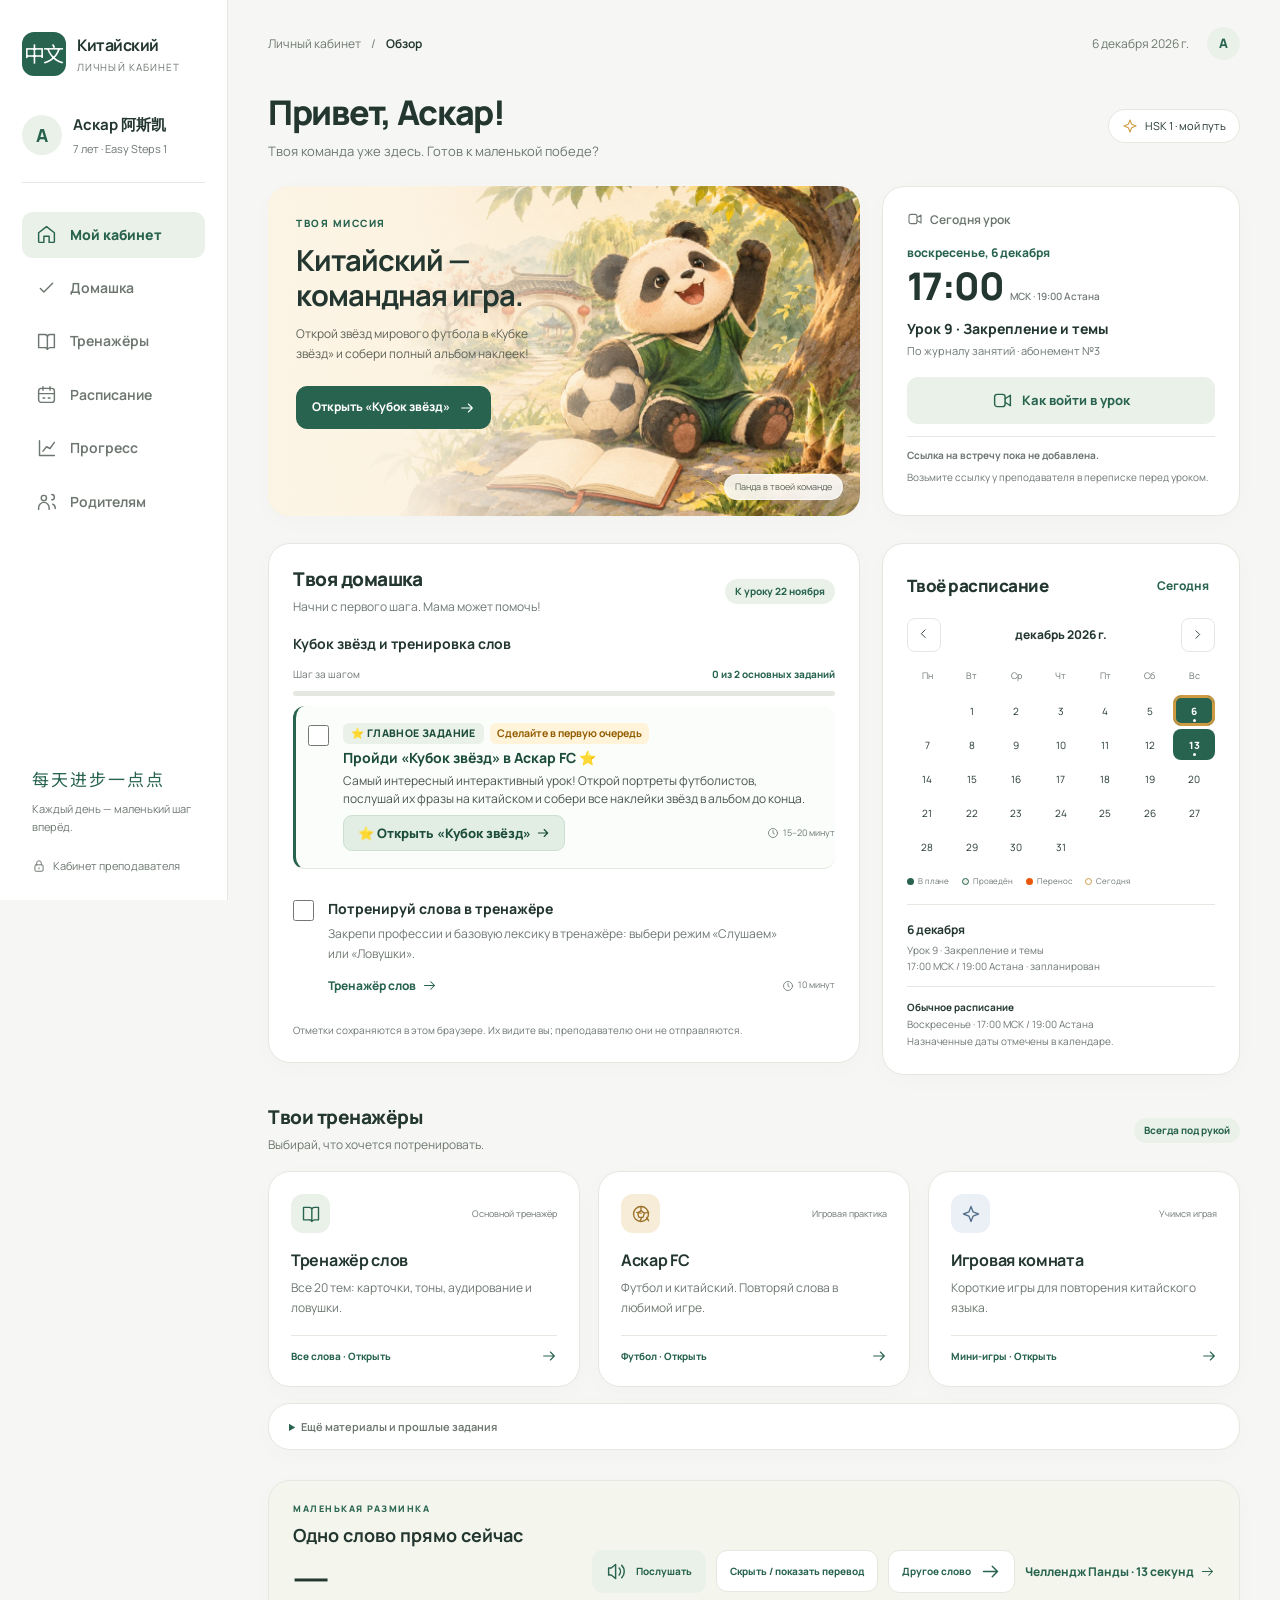
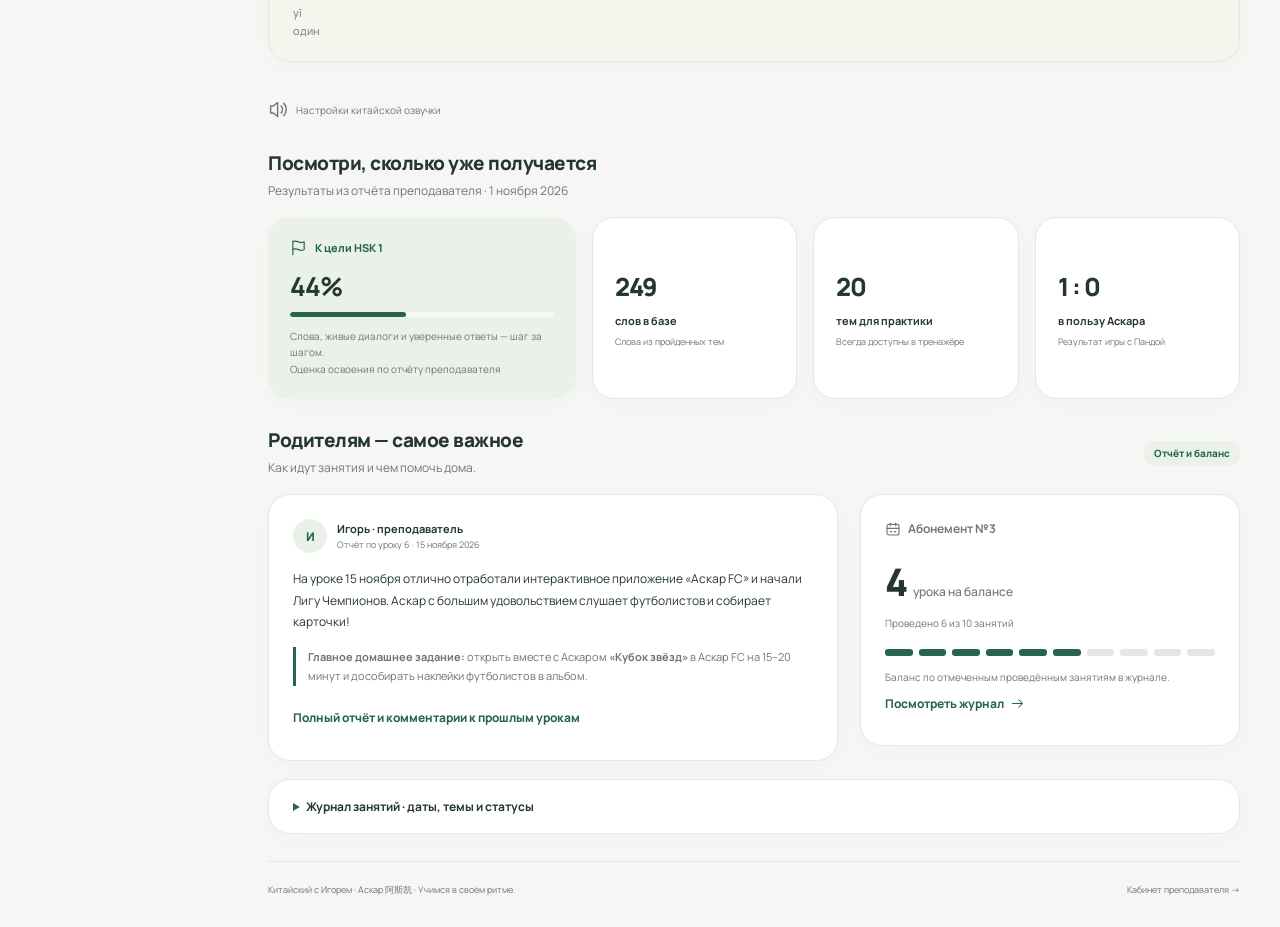
==== commit 0b2e7db9: "Update dashboard for 22 Nov lesson: highlight Star Cup HW, remove postponed 8 Nov notice, balance 6/" ====
--- a/index.html
+++ b/index.html
@@ -1,79 +1,172 @@
 <!doctype html>
+
 <html lang="ru"><head><meta charset="utf-8"><meta name="viewport" content="width=device-width,initial-scale=1,viewport-fit=cover"><meta name="theme-color" content="#f6f7f4"><title>Аскар · Личный кабинет китайского</title><meta name="description" content="Личный кабинет: ближайший урок, домашнее задание, тренажёры, расписание и прогресс обучения китайскому языку."><link rel="preconnect" href="https://fonts.googleapis.com"><link rel="preconnect" href="https://fonts.gstatic.com" crossorigin><link href="https://fonts.googleapis.com/css2?family=Manrope:wght@400;500;600;650;700;750;800&family=Noto+Sans+SC:wght@400;500;700&display=swap" rel="stylesheet"><style>
+
 :root{--bg:#f6f7f4;--paper:#fff;--ink:#233730;--muted:#6d7770;--line:#e5e8e0;--accent:#27634e;--accent-dark:#1c4c3b;--soft:#eaf1e9;--tint:#f4f6ee;--gold:#ce9b43;--radius:22px;--shadow:0 5px 25px #28362b05;color-scheme:light}
+
 *{box-sizing:border-box}html{scroll-behavior:smooth;scroll-padding-top:36px}body{margin:0;background:var(--bg);color:var(--ink);font-family:'Manrope',system-ui,-apple-system,'Segoe UI',sans-serif;font-size:14px;line-height:1.6;-webkit-font-smoothing:antialiased}body[data-theme=terra]{--accent:#9a513b;--accent-dark:#7c3e2c;--soft:#f5ece3;--tint:#faf5ec;--ink:#3b3830;--bg:#f8f7f3;--muted:#79756d;--line:#e9e5dd}body[data-theme=indigo]{--accent:#5b5d91;--accent-dark:#444774;--soft:#ededf7;--tint:#f5f4fa;--ink:#303347;--bg:#f6f6f8;--muted:#757586;--line:#e5e5ed}h1,h2,h3,p{margin:0}h1,h2,h3{line-height:1.25}a{color:inherit}button,input,select{font:inherit}button,a,input,select,summary{-webkit-tap-highlight-color:transparent}button,a{touch-action:manipulation}button{cursor:pointer}a{text-decoration:none}button{color:inherit}button:disabled{cursor:default}a:focus-visible,button:focus-visible,input:focus-visible,summary:focus-visible,select:focus-visible{outline:3px solid var(--gold);outline-offset:4px}a,button{transition:background .18s,box-shadow .18s,transform .18s}button{background:none;border:0}button:hover:not(:disabled),.btn:hover{transform:translateY(-1px)}.icon{width:21px;height:21px;flex-shrink:0;vertical-align:middle}.skip{position:fixed;top:-100px;left:12px;z-index:99;padding:12px;background:var(--accent);color:#fff;border-radius:10px}.skip:focus{top:12px}.sidebar{position:fixed;inset:0 auto 0 0;width:228px;padding:32px 22px 22px;background:#fff;border-right:1px solid var(--line);z-index:30;display:flex;flex-direction:column}.brand{display:flex;gap:11px;align-items:center}.brand-mark{font-family:'Noto Sans SC',sans-serif;font-size:21px;letter-spacing:-2px;border-radius:12px;background:var(--accent);color:#fff;width:44px;height:44px;display:grid;place-items:center;padding-right:2px}.brand strong{display:block;font-size:16px;letter-spacing:-.5px}.brand small{display:block;font-size:10px;letter-spacing:1.1px;text-transform:uppercase;color:var(--muted);margin-top:1px}.profile{display:flex;align-items:center;gap:11px;margin:37px 0 29px;padding-bottom:24px;border-bottom:1px solid var(--line)}.avatar{border-radius:50%;width:40px;height:40px;display:grid;place-items:center;background:var(--soft);color:var(--accent);font-size:18px;font-weight:800;flex-shrink:0}.profile b{font-size:15px;display:block}.profile small{color:var(--muted);font-size:11px;display:block;margin-top:3px}.nav{display:grid;gap:7px}.nav a{display:flex;gap:13px;align-items:center;color:var(--muted);padding:12px 14px;border-radius:11px;font-size:13px;font-weight:650}.nav a:hover,.nav a.active{background:var(--soft);color:var(--accent)}.nav a.active{font-weight:800}.sidebar-bottom{margin-top:auto;padding:24px 10px 3px}.sidebar-bottom .tiny-zh{font-family:'Noto Sans SC',sans-serif;font-size:17px;letter-spacing:2px;color:var(--accent)}.sidebar-bottom p{font-size:11px;color:var(--muted);margin-top:8px}.teacher-link{font-size:11px;display:flex;gap:7px;align-items:center;color:var(--muted);margin-top:22px}.teacher-link .icon{width:14px;height:14px}.workspace{margin-left:228px;max-width:1620px;padding:27px 40px 30px}.topbar{display:flex;justify-content:space-between;align-items:center;color:var(--muted);font-size:12px;margin-bottom:31px}.breadcrumbs{display:flex;gap:10px;align-items:center}.breadcrumbs b{color:var(--ink);font-weight:650}.top-right{display:flex;align-items:center;gap:18px}.top-right .avatar{width:33px;height:33px;font-size:13px}.intro{display:flex;justify-content:space-between;align-items:center;margin-bottom:25px;gap:16px}.eyebrow{font-size:10px;letter-spacing:1.5px;font-weight:800;color:var(--accent);text-transform:uppercase}.intro h1{font-size:34px;letter-spacing:-1.3px;font-weight:800;margin-bottom:7px}.intro p{font-size:13px;color:var(--muted)}.level-badge{display:inline-flex;align-items:center;gap:7px;border:1px solid var(--line);border-radius:999px;padding:7px 13px;background:#fff;font-size:11px;white-space:nowrap}.level-badge .icon{color:var(--gold);width:16px;height:16px}.hero-row{display:grid;grid-template-columns:minmax(0,1.65fr) minmax(290px,1fr);gap:22px;margin-bottom:27px}.hero{position:relative;isolation:isolate;overflow:hidden;min-height:308px;border-radius:var(--radius);background:#faf0dd;box-shadow:var(--shadow)}.hero-img{position:absolute;right:0;top:0;width:100%;height:100%;object-fit:cover;object-position:75% 50%;z-index:-2}.hero::after{content:'';position:absolute;inset:0;background:linear-gradient(90deg,#fcf4e5 0%,#fcf4e5ed 22%,#fcf4e585 46%,transparent 70%);z-index:-1}.hero-copy{position:relative;padding:29px 28px;width:66%;max-width:420px}.hero h2{font-size:29px;letter-spacing:-1px;margin:12px 0 12px;line-height:1.18}.hero-desc{font-size:12px;line-height:1.65;max-width:240px;color:#5d6257}.hero .btn{margin-top:23px;font-size:11px;padding:12px 15px;min-height:43px}.hero .btn .icon{width:16px;height:16px}.hero-note{position:absolute;right:17px;bottom:16px;background:#ffffffd9;backdrop-filter:blur(8px);padding:5px 10px;font-size:9px;border:1px solid #ffffff8f;border-radius:99px;color:#5b6253}.btn{display:inline-flex;justify-content:center;align-items:center;gap:9px;min-height:46px;padding:12px 19px;border-radius:11px;background:var(--accent);border:1px solid var(--accent);color:#fff;font-weight:750;font-size:12px;line-height:1.4}.btn:hover{background:var(--accent-dark);box-shadow:0 4px 12px #00000013}.btn-light{background:var(--soft);border-color:transparent;color:var(--accent)}.btn-light:hover{background:var(--soft);filter:brightness(.97)}.btn-outline{background:#fff;color:var(--accent);border-color:var(--line)}.btn-outline:hover{background:var(--soft)}.text-link{color:var(--accent);font-size:11px;font-weight:750;display:inline-flex;align-items:center;gap:6px;min-height:36px}.text-link .icon{width:15px;height:15px}.text-link:hover{text-decoration:underline}.card{background:var(--paper);border:1px solid var(--line);border-radius:var(--radius);box-shadow:var(--shadow)}.lesson-card{padding:24px;display:flex;flex-direction:column;position:relative;min-height:308px}.card-kicker{font-size:11px;color:var(--muted);display:flex;align-items:center;gap:7px;font-weight:650}.card-kicker .icon{width:16px;height:16px}.lesson-when{font-size:12px;font-weight:750;color:var(--accent);margin:16px 0 1px}.lesson-time{font-size:38px;letter-spacing:-1.5px;font-weight:800;line-height:1.2}.lesson-time small{font-size:10px;letter-spacing:0;color:var(--muted);font-weight:550;margin-left:7px}.lesson-topic{font-size:13px;font-weight:750;margin:10px 0 3px;line-height:1.45}.lesson-number{font-size:10px;color:var(--muted);margin-bottom:17px}.lesson-card .btn{width:100%;margin-top:auto}.lesson-note{font-size:11px;color:var(--muted);margin:7px 0 12px;line-height:1.5}.section-head{display:flex;justify-content:space-between;align-items:center;gap:14px;margin:0 0 17px}.section-head h2{font-size:19px;letter-spacing:-.5px;font-weight:800}.section-head p{font-size:11px;color:var(--muted);margin-top:5px}.study-row{display:grid;grid-template-columns:minmax(0,1.65fr) minmax(290px,1fr);gap:22px;align-items:start;margin-bottom:31px}.homework-card{padding:24px}.pill{display:inline-flex;align-items:center;gap:5px;font-size:10px;font-weight:750;line-height:1.3;border-radius:99px;background:var(--soft);color:var(--accent);padding:6px 10px;white-space:nowrap}.hw-summary{display:flex;justify-content:space-between;align-items:center;margin:14px 0 9px;font-size:10px;color:var(--muted)}.hw-summary b{color:var(--accent);font-weight:750}.track{background:var(--line);height:5px;overflow:hidden;border-radius:10px}.track span{display:block;height:100%;background:var(--accent);border-radius:10px;transition:width .25s}.tasks{padding:0;margin:10px 0 0;list-style:none}.task{position:relative;display:grid;grid-template-columns:22px minmax(0,1fr);gap:13px;padding:17px 0;border-bottom:1px solid var(--line)}.task:last-child{border:0;padding-bottom:3px}.task input{width:21px;height:21px;margin:2px 0 0;accent-color:var(--accent);cursor:pointer}.task label{display:block;cursor:pointer;font-weight:750;font-size:13px;line-height:1.5}.task p{font-size:11px;color:var(--muted);line-height:1.65;margin-top:5px;max-width:470px}.task.done label{text-decoration:line-through;color:var(--muted)}.task-bottom{display:flex;justify-content:space-between;align-items:center;gap:10px;margin-top:4px;flex-wrap:wrap}.task-time{font-size:9px;color:var(--muted);display:flex;align-items:center;gap:4px}.task-time .icon{width:12px;height:12px}.hw-complete{background:var(--soft);border-radius:10px;padding:12px;margin-top:15px;font-size:12px;color:var(--accent);font-weight:750}.storage-note{font-size:9px;color:var(--muted);margin:15px 0 0}.schedule-card{padding:24px}.schedule-card .section-head{margin-bottom:14px}.schedule-card h2{font-size:17px}.calendar-nav{display:flex;align-items:center;justify-content:space-between;margin:14px 0 12px;font-size:12px;font-weight:750}.calendar-nav button{width:34px;height:34px;display:grid;place-items:center;border-radius:8px;border:1px solid var(--line)}.calendar-nav button:hover{background:var(--soft)}.calendar-nav button .icon{width:13px;height:13px}.calendar-prev{transform:rotate(180deg)}.calendar-grid{display:grid;grid-template-columns:repeat(7,minmax(0,1fr));gap:3px}.weekday{font-size:9px;color:var(--muted);text-align:center;padding:5px 0 9px}.day{height:31px;border-radius:8px;font-size:10px;position:relative;display:grid;place-items:center;border:1px solid transparent;min-width:0}.day.has-lesson{background:var(--soft);color:var(--accent);font-weight:800}.day.has-lesson::after{content:'';position:absolute;bottom:3px;width:3px;height:3px;border-radius:50%;background:currentColor}.day.planned{background:var(--accent);color:#fff}.day.today{border-color:var(--gold)}.day[aria-pressed=true]{box-shadow:inset 0 0 0 2px var(--gold)}.day:hover{background:var(--soft);transform:none!important}.calendar-key{display:flex;gap:13px;margin:13px 0 16px;font-size:8px;color:var(--muted);flex-wrap:wrap}.calendar-key span{display:flex;align-items:center;gap:4px}.dot{width:7px;height:7px;background:var(--accent);border-radius:50%;display:inline-block}.dot.pale{background:var(--soft);border:1px solid var(--accent)}.dot.outline{background:transparent;border:1px solid var(--gold)}.calendar-detail{border-top:1px solid var(--line);padding-top:15px;min-height:70px;font-size:11px}.calendar-detail strong{display:block;font-size:12px;margin-bottom:3px}.calendar-detail p{color:var(--muted);font-size:10px}.schedule-rule{font-size:10px;color:var(--muted);line-height:1.7;margin-top:12px;border-top:1px solid var(--line);padding-top:12px}.schedule-rule b{display:block;font-size:10px;color:var(--ink)}.trainers-section{margin-bottom:30px}.trainers-grid{display:grid;grid-template-columns:repeat(3,minmax(0,1fr));gap:18px}.trainer-card{display:flex;flex-direction:column;padding:22px;transition:transform .2s,box-shadow .2s,border-color .2s;min-height:212px}.trainer-card:hover{transform:translateY(-3px);border-color:var(--accent);box-shadow:0 9px 25px #33333309}.trainer-top{display:flex;align-items:center;justify-content:space-between;margin-bottom:17px;gap:8px}.trainer-icon{width:39px;height:39px;border-radius:12px;display:grid;place-items:center;background:var(--soft);color:var(--accent)}.trainer-icon .icon{width:20px;height:20px}.trainer-top small{font-size:8px;color:var(--muted);text-align:right}.trainer-card:nth-child(2) .trainer-icon{background:#f7ecd7;color:#9c722b}.trainer-card:nth-child(3) .trainer-icon{background:#eaf0f6;color:#55718d}.trainer-card h3{font-size:16px;letter-spacing:-.3px;margin-bottom:8px}.trainer-card p{font-size:11px;color:var(--muted);line-height:1.65;margin-bottom:17px;max-width:270px}.trainer-footer{display:flex;align-items:center;justify-content:space-between;margin-top:auto;padding-top:12px;border-top:1px solid var(--line);font-size:10px;color:var(--accent);font-weight:750}.trainer-footer .icon{width:16px;height:16px}.materials{margin-top:16px;padding:0 20px}.materials>summary{font-size:11px;font-weight:650;padding:14px 0;color:var(--muted)}summary{cursor:pointer;min-height:44px}details>summary::marker{color:var(--accent)}details[open]>summary{margin-bottom:5px}.materials-list{display:grid;grid-template-columns:repeat(2,minmax(0,1fr));gap:0 22px;padding-bottom:14px}.materials-list a{display:flex;justify-content:space-between;align-items:center;gap:10px;font-size:11px;padding:12px 0;border-bottom:1px solid var(--line)}.materials-list a:hover{color:var(--accent)}.materials-list .icon{width:14px;height:14px}.progress-section{margin-bottom:30px}.progress-grid{display:grid;grid-template-columns:1.5fr repeat(3,1fr);gap:16px}.goal-card{padding:22px;background:var(--soft);border:0}.goal-top{display:flex;align-items:center;gap:8px;color:var(--accent);font-size:11px;font-weight:750}.goal-top .icon{width:17px;height:17px}.goal-card h3{font-size:26px;letter-spacing:-1px;margin:14px 0 9px}.goal-card p{font-size:10px;color:var(--muted);margin:11px 0 0;line-height:1.65}.goal-card .track{background:#ffffff94}.stat-card{padding:22px;display:flex;flex-direction:column;justify-content:center}.stat-value{font-size:25px;font-weight:800;letter-spacing:-1px;white-space:nowrap}.stat-label{font-size:11px;font-weight:700;margin:5px 0}.stat-note{font-size:9px;color:var(--muted);line-height:1.6}.parents-section{margin-bottom:27px}.parents-overview{display:grid;align-items:start;grid-template-columns:1.5fr 1fr;gap:22px}.parent-card,.balance-card{padding:24px}.teacher-meta{display:flex;align-items:center;gap:10px;margin-bottom:15px}.teacher-meta .avatar{font-size:12px;width:34px;height:34px}.teacher-meta b{font-size:11px;display:block}.teacher-meta small{font-size:9px;color:var(--muted);display:block;margin-top:1px}.parent-card p{font-size:12px;line-height:1.8}.parent-action{border-left:3px solid var(--accent);padding-left:12px;margin:14px 0;color:var(--muted);font-size:11px;line-height:1.75}.balance-card .balance-number{font-size:38px;letter-spacing:-1.4px;font-weight:800;margin-top:13px}.balance-number small{font-size:12px;color:var(--muted);font-weight:500;letter-spacing:0}.balance-caption{font-size:10px;color:var(--muted);margin:3px 0 18px}.lesson-dots{display:flex;gap:6px;margin:13px 0}.lesson-dots span{height:7px;border-radius:3px;background:var(--line);flex:1}.lesson-dots .used{background:var(--accent)}.balance-note{font-size:10px;color:var(--muted);margin-top:10px}.journal{margin-top:18px;padding:0 24px}.journal>summary{padding:17px 0;font-size:12px;font-weight:700}.table-scroll{overflow:auto;padding-bottom:16px}table{width:100%;border-collapse:collapse;font-size:11px;min-width:640px;text-align:left}th{font-size:10px;color:var(--muted);font-weight:650;padding:12px 10px;background:var(--tint)}td{padding:14px 10px;border-bottom:1px solid var(--line);line-height:1.6}td:last-child{white-space:nowrap;color:var(--accent)}.legacy{font-size:12px;color:var(--ink);line-height:1.85;margin:13px 0 21px}.legacy h2,.legacy h3,.legacy h4{font-size:14px;margin:15px 0 10px}.legacy p{font-size:12px;margin:12px 0}.legacy details{padding:9px 0;border-bottom:1px solid var(--line)}.legacy summary{font-size:11px;font-weight:650;min-height:35px}.legacy .feedback-meta,.legacy .report-top{display:flex;justify-content:space-between;gap:10px;flex-wrap:wrap}.legacy .feedback-meta{font-size:10px;color:var(--muted);margin-bottom:12px}.legacy .hl-pill,.legacy .report-badge{display:inline-block;border-radius:6px;padding:4px 7px;background:var(--soft);color:var(--accent);font-size:9px;margin:4px 3px 3px 0}.legacy .report-highlight,.legacy .report-focus-box{padding:14px;background:var(--tint);border-radius:12px;margin:10px 0}.extra-card{padding:21px 24px;margin:0 0 28px;display:flex;justify-content:space-between;align-items:center;gap:25px;background:var(--tint)}.extra-copy .eyebrow{font-size:9px}.extra-copy h3{font-size:18px;margin:7px 0}.extra-copy p{font-size:11px;color:var(--muted)}.extra-actions{display:flex;align-items:center;gap:10px;flex-wrap:wrap}.extra-actions .btn{font-size:10px;padding:10px 13px;min-height:42px}.word-hanzi{font-family:'Noto Sans SC',sans-serif;font-size:36px;line-height:1.4}.word-detail{font-size:11px;color:var(--muted);min-height:18px}.voice-settings{font-size:10px;color:var(--muted);margin:0 0 22px}.voice-settings summary{display:flex;align-items:center;gap:7px;min-height:40px}.voice-settings select{max-width:100%;background:#fff;border:1px solid var(--line);border-radius:8px;padding:9px;font-size:11px;margin:5px 0}.voice-status{font-size:10px;color:var(--muted);display:block;margin-top:5px}.footer{display:flex;justify-content:space-between;align-items:center;gap:18px;border-top:1px solid var(--line);padding:21px 0 0;font-size:9px;color:var(--muted)}.footer a{white-space:nowrap}.mobile-nav{display:none}dialog{border:1px solid var(--line);border-radius:25px;max-width:430px;width:calc(100% - 36px);padding:30px;text-align:center;color:var(--ink);box-shadow:0 20px 80px #0002}dialog::backdrop{background:#13271f88;backdrop-filter:blur(5px)}dialog h2{font-size:24px;margin-bottom:12px}dialog p{font-size:13px;color:var(--muted);line-height:1.7}dialog .btn{margin-top:20px}.timer-value{font-size:70px;font-weight:800;color:var(--accent);line-height:1.4}.timer-zh{font-size:23px;font-family:'Noto Sans SC',sans-serif}.zoom-help{margin-top:12px;border-top:1px solid var(--line);padding-top:10px;font-size:10px;color:var(--muted)}.zoom-help summary{font-size:10px;min-height:30px}.zoom-help p{font-size:10px;margin:6px 0}code{font-family:'Noto Sans SC',sans-serif;background:var(--soft);padding:1px 4px;border-radius:4px}section[id],div[id]{scroll-margin-top:30px}[hidden]{display:none!important}
+
 .task label{font-size:14px}.task p{font-size:12px}.trainer-card p{font-size:12px}.btn{font-size:13px}.text-link{font-size:12px}.card-kicker{font-size:12px}.lesson-number{font-size:11px}.lesson-topic{font-size:14px}.nav a{font-size:14px}.storage-note{font-size:10px}.section-head p{font-size:12px}.trainer-top small{font-size:9px}.hero .btn{font-size:12px}
+
 @media(min-width:1700px){.workspace{margin-right:auto;margin-left:max(228px,calc((100vw - 1392px)/2 + 228px))}}
+
 @media(max-width:1230px){.sidebar{width:200px;padding:28px 16px}.workspace{margin-left:200px;padding:25px}.hero-copy{padding:25px 22px;width:69%}.hero h2{font-size:25px}.hero-desc{font-size:11px}.hero .btn{font-size:10px;padding:11px}.hero-row,.study-row{gap:18px;grid-template-columns:minmax(0,1.5fr) minmax(280px,1fr)}.lesson-card,.homework-card,.schedule-card{padding:21px}.progress-grid{grid-template-columns:repeat(3,1fr)}.goal-card{grid-column:1/-1;display:grid;grid-template-columns:1fr 1fr;column-gap:28px;align-items:center}.goal-card h3{grid-row:1/3;grid-column:2;margin:0 0 9px;font-size:30px}.goal-card .track{grid-column:2;grid-row:2}.goal-card p{grid-column:1;grid-row:2;margin:4px 0 0}.trainers-grid{gap:14px}.trainer-card{padding:18px}.trainer-top small{font-size:8px}.parents-overview{grid-template-columns:1.5fr 1fr}}
+
 @media(max-width:1000px){.sidebar{width:176px;padding:27px 13px}.brand{gap:7px}.brand strong{font-size:13px}.brand small{font-size:8px}.brand-mark{width:36px;height:36px;font-size:18px}.workspace{margin-left:176px;padding:23px}.nav a{font-size:11px;padding:11px 10px;gap:10px}.profile small{font-size:9px}.hero-row{grid-template-columns:1fr}.hero{min-height:285px}.hero-img{width:82%;object-position:70% 50%}.hero-copy{width:60%;max-width:450px;padding:29px}.hero h2{font-size:31px}.hero-desc{font-size:13px;max-width:290px}.hero .btn{font-size:12px}.lesson-card{min-height:0;display:grid;grid-template-columns:1fr 1fr;gap:0 22px}.lesson-card .card-kicker{grid-column:1/-1;margin-bottom:9px}.lesson-card .lesson-when{grid-column:1;grid-row:2;margin-top:0}.lesson-time{grid-column:1;grid-row:3}.lesson-topic{grid-column:2;grid-row:2/4;margin:0;font-size:14px;align-self:center}.lesson-number{grid-column:2;margin-bottom:0}.lesson-card .btn{grid-column:1/-1;margin-top:15px;max-width:100%}.lesson-note{grid-column:1/-1}.lesson-card .zoom-help{grid-column:1/-1}.study-row{grid-template-columns:1fr}.schedule-card{display:grid;grid-template-columns:1fr 1fr;gap:0 25px}.schedule-card .section-head{grid-column:1/-1}.calendar-nav{grid-column:1;grid-row:2;margin-top:0}.calendar-grid{grid-column:1;grid-row:3/6}.calendar-key{grid-column:1;grid-row:6}.calendar-detail{grid-column:2;grid-row:2/4;padding-top:6px;border:0}.schedule-rule{grid-column:2;grid-row:4/6}.trainers-grid{grid-template-columns:1fr}.trainer-card{display:grid;grid-template-columns:1fr auto;column-gap:18px;min-height:0;padding:20px}.trainer-top{grid-column:1;grid-row:1;margin-bottom:9px;justify-content:flex-start;gap:13px}.trainer-card h3{grid-column:1;grid-row:2}.trainer-card p{grid-column:1;grid-row:3;margin:0;max-width:none}.trainer-footer{grid-column:2;grid-row:1/4;border:0;gap:10px;margin:auto 0}.parents-overview{grid-template-columns:1fr}.extra-card{flex-wrap:wrap}.materials-list{grid-template-columns:1fr}.level-badge{font-size:9px}.intro h1{font-size:30px}.topbar{font-size:10px}.top-right{gap:10px}}
+
 @media(max-width:700px){html{scroll-padding-top:20px}.sidebar{display:none}.workspace{margin:0;padding:20px 18px 100px}.topbar{margin-bottom:23px}.breadcrumbs{font-size:10px}.top-right .today-label{display:none}.intro{margin-bottom:21px}.intro h1{font-size:29px;letter-spacing:-1px}.intro p{font-size:12px;max-width:240px}.level-badge{padding:6px 9px;font-size:9px;align-self:flex-start;margin-top:4px}.level-badge .icon{width:13px;height:13px}.hero-row{gap:16px;margin-bottom:24px}.hero{min-height:290px}.hero-copy{padding:24px 21px;width:68%}.hero h2{font-size:27px;letter-spacing:-.7px}.hero .eyebrow{font-size:8px;letter-spacing:1.2px}.hero-desc{font-size:11px;max-width:210px}.hero .btn{font-size:10px;margin-top:21px;padding:12px}.hero-note{font-size:8px;right:12px;bottom:12px}.hero-img{width:100%;object-position:76% 50%}.hero::after{background:linear-gradient(90deg,#fcf4e5 0%,#fcf4e5ed 20%,#fcf4e59c 46%,transparent 82%)}.lesson-card{padding:21px;column-gap:16px}.lesson-time{font-size:33px}.lesson-time small{font-size:8px;display:block;margin:2px 0 4px;letter-spacing:0}.lesson-topic{font-size:12px}.lesson-number{font-size:8px}.lesson-when{font-size:10px}.lesson-card .btn{margin-top:15px}.section-head h2{font-size:18px}.section-head{align-items:flex-start}.homework-card,.schedule-card{padding:21px}.homework-card .section-head{gap:8px}.pill{font-size:8px;padding:6px 8px}.task{gap:12px;padding:16px 0}.task label{font-size:14px}.task p{font-size:12px}.text-link{font-size:12px}.task-time{font-size:9px}.study-row{margin-bottom:26px;gap:20px}.schedule-card{display:block}.calendar-nav{margin-top:13px}.day{height:37px;font-size:12px}.weekday{font-size:10px}.calendar-key{font-size:9px}.calendar-detail{border-top:1px solid var(--line);padding-top:13px}.calendar-detail strong{font-size:12px}.calendar-detail p{font-size:11px}.schedule-rule{font-size:10px}.trainer-card{padding:20px}.trainer-card h3{font-size:16px}.trainer-card p{font-size:11px}.trainer-top{margin-bottom:12px}.trainer-footer{width:34px;height:34px;border-radius:50%;background:var(--soft);justify-content:center;flex-shrink:0}.trainer-footer span{display:none}.trainer-top small{font-size:9px}.materials{padding:0 18px}.progress-grid{grid-template-columns:repeat(3,minmax(0,1fr));gap:10px}.goal-card{padding:19px;display:block}.goal-card h3{font-size:30px;margin:13px 0}.goal-card p{font-size:10px;margin-top:10px}.stat-card{padding:15px 10px;justify-content:flex-start}.stat-value{font-size:20px;letter-spacing:-.8px}.stat-label{font-size:9px;line-height:1.5}.stat-note{font-size:8px}.parent-card,.balance-card{padding:21px}.parent-card p{font-size:12px}.journal{padding:0 18px}.extra-card{padding:20px}.extra-copy h3{font-size:17px}.footer{align-items:flex-start;font-size:9px;flex-direction:column;gap:6px}.footer a{display:none}.mobile-nav{display:grid;position:fixed;bottom:0;left:0;right:0;grid-template-columns:repeat(5,1fr);background:#ffffffed;backdrop-filter:blur(16px);border-top:1px solid var(--line);padding:9px 5px max(10px,env(safe-area-inset-bottom));z-index:50;box-shadow:0 -5px 20px #1b312008}.mobile-nav a{display:flex;flex-direction:column;gap:3px;align-items:center;justify-content:center;min-height:43px;font-size:8px;color:var(--muted);border-radius:9px}.mobile-nav .icon{width:19px;height:19px}.mobile-nav a.active{color:var(--accent);background:var(--soft)}.extra-actions .btn{font-size:10px}.voice-settings{margin-bottom:15px}}
+
 @media(max-width:370px){.intro{display:block}.intro p{max-width:none}.intro .level-badge{margin-top:11px}.workspace{padding-left:13px;padding-right:13px}.intro h1{font-size:26px}.hero-copy{padding:23px 18px;width:76%}.hero h2{font-size:25px}.hero-note{font-size:7px}.hero .btn{font-size:9px}.stat-value{font-size:18px}.section-head h2{font-size:16px}.homework-card{padding:18px}.pill{font-size:7px}.lesson-time{font-size:29px}.lesson-card{column-gap:12px}.lesson-topic{font-size:11px}}
+
 @media(prefers-reduced-motion:reduce){html{scroll-behavior:auto}*,*::before,*::after{transition:none!important;animation:none!important}}
 
+
+
 .day.postponed{background:#fff7ed;color:#c2410c;border:1px dashed #fdba74}
+
 .day.postponed::after{content:'';position:absolute;bottom:3px;width:3px;height:3px;border-radius:50%;background:#ea580c}
+
 .dot.warn{background:#ea580c;width:7px;height:7px;border-radius:50%;display:inline-block}
+
 .status-badge-postponed{display:inline-block;border-radius:6px;padding:3px 8px;background:#fef3c7;color:#92400e;font-weight:700;font-size:10px}
+
 </style></head>
+
 <body data-theme="forest"><a class="skip" href="#main">Перейти к содержимому</a>
+
 <aside class="sidebar"><a class="brand" href="#overview" aria-label="Китайский — личный кабинет"><span class="brand-mark" lang="zh-CN">中文</span><span><strong>Китайский</strong><small>Личный кабинет</small></span></a><div class="profile"><span class="avatar">А</span><div><b>Аскар <span lang="zh-CN">阿斯凯</span></b><small>7 лет · Easy Steps 1</small></div></div><nav class="nav" aria-label="Основная навигация"><a href="#overview" data-nav class="active" aria-current=location><svg class="icon" viewBox="0 0 24 24" fill="none" stroke="currentColor" stroke-width="1.65" stroke-linecap="round" stroke-linejoin="round" aria-hidden="true"><path d="m3 10 9-7 9 7v10a1 1 0 0 1-1 1h-5v-7H9v7H4a1 1 0 0 1-1-1z"/></svg><span>Мой кабинет</span></a><a href="#homework" data-nav class="" ><svg class="icon" viewBox="0 0 24 24" fill="none" stroke="currentColor" stroke-width="1.65" stroke-linecap="round" stroke-linejoin="round" aria-hidden="true"><path d="m5 12 4 4L19 6"/></svg><span>Домашка</span></a><a href="#trainers" data-nav class="" ><svg class="icon" viewBox="0 0 24 24" fill="none" stroke="currentColor" stroke-width="1.65" stroke-linecap="round" stroke-linejoin="round" aria-hidden="true"><path d="M4 4h6a3 3 0 0 1 3 3v14a4 4 0 0 0-4-2H3V4zM13 7a3 3 0 0 1 3-3h5v15h-5a4 4 0 0 0-3 2"/></svg><span>Тренажёры</span></a><a href="#schedule" data-nav class="" ><svg class="icon" viewBox="0 0 24 24" fill="none" stroke="currentColor" stroke-width="1.65" stroke-linecap="round" stroke-linejoin="round" aria-hidden="true"><rect x="3" y="5" width="18" height="16" rx="3"/><path d="M16 3v4M8 3v4M3 11h18m-13 5h2m4 0h2"/></svg><span>Расписание</span></a><a href="#progress" data-nav class="" ><svg class="icon" viewBox="0 0 24 24" fill="none" stroke="currentColor" stroke-width="1.65" stroke-linecap="round" stroke-linejoin="round" aria-hidden="true"><path d="M4 3v17h17M8 15l4-5 4 2 5-7"/></svg><span>Прогресс</span></a><a href="#parents" data-nav class="" ><svg class="icon" viewBox="0 0 24 24" fill="none" stroke="currentColor" stroke-width="1.65" stroke-linecap="round" stroke-linejoin="round" aria-hidden="true"><circle cx="9" cy="8" r="3"/><path d="M3 21v-2a6 6 0 0 1 12 0v2m3-17a3 3 0 0 1 0 6m1 5a5 5 0 0 1 3 5"/></svg><span>Родителям</span></a></nav><div class="sidebar-bottom"><div class="tiny-zh" lang="zh-CN">每天进步一点点</div><p>Каждый день — маленький шаг вперёд.</p><a class="teacher-link" href="console.html"><svg class="icon" viewBox="0 0 24 24" fill="none" stroke="currentColor" stroke-width="1.65" stroke-linecap="round" stroke-linejoin="round" aria-hidden="true"><rect x="5" y="10" width="14" height="11" rx="2"/><path d="M8 10V7a4 4 0 0 1 8 0v3m-4 5v2"/></svg>Кабинет преподавателя</a></div></aside>
+
 <main class="workspace" id="main"><header class="topbar"><div class="breadcrumbs">Личный кабинет<span>/</span><b>Обзор</b></div><div class="top-right"><span class="today-label" id="today-date">Ноябрь 2026</span><span class="avatar" aria-label="Аскар">А</span></div></header>
-<section id="overview" data-section aria-labelledby="welcome-title"><div class="intro"><div><h1 id="welcome-title">Привет, Аскар!</h1><p>Твоя команда уже здесь. Готов к маленькой победе?</p></div><span class="level-badge"><svg class="icon" viewBox="0 0 24 24" fill="none" stroke="currentColor" stroke-width="1.65" stroke-linecap="round" stroke-linejoin="round" aria-hidden="true"><path d="m12 3 2.5 6.5L21 12l-6.5 2.5L12 21l-2.5-6.5L3 12l6.5-2.5z"/></svg>HSK 1 · мой путь</span></div><div class="hero-row"><div class="hero"><img class="hero-img" src="assets/dashboard-hero.webp" alt="" width="1200" height="800" fetchpriority="high"><div class="hero-copy"><div class="eyebrow">ТВОЯ МИССИЯ</div><h2>Китайский —<br>командная игра.</h2><p class="hero-desc">Разгадай профессии, потренируй слова и брось вызов Панде.</p><a class="btn" href="askar-fc.html">Открыть урок с мамой<svg class="icon" viewBox="0 0 24 24" fill="none" stroke="currentColor" stroke-width="1.65" stroke-linecap="round" stroke-linejoin="round" aria-hidden="true"><path d="M4 12h16m-6-6 6 6-6 6"/></svg></a></div><span class="hero-note">Панда в твоей команде</span></div>
-<div class="card lesson-card"><h2 class="card-kicker"><svg class="icon" viewBox="0 0 24 24" fill="none" stroke="currentColor" stroke-width="1.65" stroke-linecap="round" stroke-linejoin="round" aria-hidden="true"><rect x="3" y="5" width="12" height="14" rx="3"/><path d="m15 10 6-4v12l-6-4"/></svg><span id="lesson-heading">Ближайший урок</span></h2><div class="lesson-when" id="lesson-date">15 ноября 2026</div><div class="lesson-time">17:00<small>МСК · 19:00 Астана</small></div><h3 class="lesson-topic">Профессии, диалоги и челлендж с Пандой</h3><div class="lesson-number">Урок 6 · абонемент №3</div><div class="lesson-alert" style="background:#fff7ed;border:1px solid #fed7aa;border-radius:12px;padding:9px 12px;margin:8px 0 10px;font-size:11.5px;color:#9a3412;line-height:1.45;">⚠️ <b>Урок 8 ноября перенесён:</b> Сегодня урока не было по техническим причинам. Ждём Аскара в воскресенье, <b>15 ноября в 17:00 МСК (19:00 Астана)</b>. Баланс сохранён!</div><p class="lesson-note" id="lesson-note" hidden></p><a class="btn btn-light" href="#zoom-instructions"><svg class="icon" viewBox="0 0 24 24" fill="none" stroke="currentColor" stroke-width="1.65" stroke-linecap="round" stroke-linejoin="round" aria-hidden="true"><rect x="3" y="5" width="12" height="14" rx="3"/><path d="m15 10 6-4v12l-6-4"/></svg>Как войти в урок</a><div class="zoom-help" id="zoom-instructions"><b>Ссылка на встречу пока не добавлена.</b><p>Возьмите ссылку у преподавателя в переписке перед уроком.</p></div></div></div></section>
-<div class="study-row"><section class="card homework-card" id="homework" data-section aria-labelledby="homework-title"><div class="section-head"><div><h2 id="homework-title">Твоя домашка</h2><p>Начни с первого шага. Мама может помочь!</p></div><span class="pill">К уроку 15 ноября</span></div><h3 style="font-size:14px;margin-top:19px">Профессии и Панда</h3><div class="hw-summary"><span>Шаг за шагом</span><b id="hw-counter">0 из 3 заданий</b></div><div class="track" id="hw-progressbar" role="progressbar" aria-label="Выполнение домашних заданий" aria-valuemin="0" aria-valuemax="100" aria-valuenow="0"><span id="hw-progress" style="width:0%"></span></div><ol class="tasks"><li class="task"><input class="task-check" type="checkbox" id="task-0" data-legacy="hw_hw1" data-optional="false"><div><label for="task-0">Открой урок с мамой: Аскар FC</label><p>Пройди интерактивный урок в клубе Аскар FC: профессии, семья, игра в пас и альбом звёзд.</p><div class="task-bottom"><a class="text-link" href="askar-fc.html">Открыть Аскар FC<svg class="icon" viewBox="0 0 24 24" fill="none" stroke="currentColor" stroke-width="1.65" stroke-linecap="round" stroke-linejoin="round" aria-hidden="true"><path d="M4 12h16m-6-6 6 6-6 6"/></svg></a><span class="task-time"><svg class="icon" viewBox="0 0 24 24" fill="none" stroke="currentColor" stroke-width="1.65" stroke-linecap="round" stroke-linejoin="round" aria-hidden="true"><circle cx="12" cy="12" r="9"/><path d="M12 7v5l3 2"/></svg>10–15 минут</span></div></div></li><li class="task"><input class="task-check" type="checkbox" id="task-1" data-legacy="hw_hw2" data-optional="false"><div><label for="task-1">Потренируй слова</label><p>Выбери «Профессии», затем «Ловушки» или «Аудирование».</p><div class="task-bottom"><a class="text-link" href="trainer.html">Тренажёр слов<svg class="icon" viewBox="0 0 24 24" fill="none" stroke="currentColor" stroke-width="1.65" stroke-linecap="round" stroke-linejoin="round" aria-hidden="true"><path d="M4 12h16m-6-6 6 6-6 6"/></svg></a><span class="task-time"><svg class="icon" viewBox="0 0 24 24" fill="none" stroke="currentColor" stroke-width="1.65" stroke-linecap="round" stroke-linejoin="round" aria-hidden="true"><circle cx="12" cy="12" r="9"/><path d="M12 7v5l3 2"/></svg>10 минут</span></div></div></li><li class="task"><input class="task-check" type="checkbox" id="task-2" data-legacy="hw_hw3" data-optional="false"><div><label for="task-2">Брось вызов Панде</label><p>Повтори стойку всадника 扎马步. Рекорд Панды — 13 секунд.</p><div class="task-bottom"><a class="text-link" href="#kungfu">Начать челлендж<svg class="icon" viewBox="0 0 24 24" fill="none" stroke="currentColor" stroke-width="1.65" stroke-linecap="round" stroke-linejoin="round" aria-hidden="true"><path d="M4 12h16m-6-6 6 6-6 6"/></svg></a><span class="task-time"><svg class="icon" viewBox="0 0 24 24" fill="none" stroke="currentColor" stroke-width="1.65" stroke-linecap="round" stroke-linejoin="round" aria-hidden="true"><circle cx="12" cy="12" r="9"/><path d="M12 7v5l3 2"/></svg>13 секунд</span></div></div></li></ol><div class="hw-complete" id="hw-complete" role="status" hidden><svg class="icon" viewBox="0 0 24 24" fill="none" stroke="currentColor" stroke-width="1.65" stroke-linecap="round" stroke-linejoin="round" aria-hidden="true"><path d="m5 12 4 4L19 6"/></svg> Все основные задания отмечены. Отличная работа!</div><p class="storage-note" id="storage-note">Отметки сохраняются в этом браузере.</p></section>
+
+<section id="overview" data-section aria-labelledby="welcome-title"><div class="intro"><div><h1 id="welcome-title">Привет, Аскар!</h1><p>Твоя команда уже здесь. Готов к маленькой победе?</p></div><span class="level-badge"><svg class="icon" viewBox="0 0 24 24" fill="none" stroke="currentColor" stroke-width="1.65" stroke-linecap="round" stroke-linejoin="round" aria-hidden="true"><path d="m12 3 2.5 6.5L21 12l-6.5 2.5L12 21l-2.5-6.5L3 12l6.5-2.5z"/></svg>HSK 1 · мой путь</span></div><div class="hero-row"><div class="hero"><img class="hero-img" src="assets/dashboard-hero.webp" alt="" width="1200" height="800" fetchpriority="high"><div class="hero-copy"><div class="eyebrow">ТВОЯ МИССИЯ</div><h2>Китайский —<br>командная игра.</h2><p class="hero-desc">Открой звёзд мирового футбола в «Кубке звёзд» и собери полный альбом наклеек!</p><a class="btn" href="askar-fc.html#stars">Открыть «Кубок звёзд»<svg class="icon" viewBox="0 0 24 24" fill="none" stroke="currentColor" stroke-width="1.65" stroke-linecap="round" stroke-linejoin="round" aria-hidden="true"><path d="M4 12h16m-6-6 6 6-6 6"/></svg></a></div><span class="hero-note">Панда в твоей команде</span></div>
+
+<div class="card lesson-card"><h2 class="card-kicker"><svg class="icon" viewBox="0 0 24 24" fill="none" stroke="currentColor" stroke-width="1.65" stroke-linecap="round" stroke-linejoin="round" aria-hidden="true"><rect x="3" y="5" width="12" height="14" rx="3"/><path d="m15 10 6-4v12l-6-4"/></svg><span id="lesson-heading">Ближайший урок</span></h2><div class="lesson-when" id="lesson-date">22 ноября 2026</div><div class="lesson-time">17:00<small>МСК · 19:00 Астана</small></div><h3 class="lesson-topic">Кубок звёзд, закрепление фраз и Лига Чемпионов</h3><div class="lesson-number">Урок 7 · абонемент №3</div><p class="lesson-note" id="lesson-note" hidden></p><a class="btn btn-light" href="#zoom-instructions"><svg class="icon" viewBox="0 0 24 24" fill="none" stroke="currentColor" stroke-width="1.65" stroke-linecap="round" stroke-linejoin="round" aria-hidden="true"><rect x="3" y="5" width="12" height="14" rx="3"/><path d="m15 10 6-4v12l-6-4"/></svg>Как войти в урок</a><div class="zoom-help" id="zoom-instructions"><b>Ссылка на встречу пока не добавлена.</b><p>Возьмите ссылку у преподавателя в переписке перед уроком.</p></div></div></div></section>
+
+<div class="study-row"><section class="card homework-card" id="homework" data-section aria-labelledby="homework-title"><div class="section-head"><div><h2 id="homework-title">Твоя домашка</h2><p>Начни с первого шага. Мама может помочь!</p></div><span class="pill">К уроку 22 ноября</span></div><h3 style="font-size:14px;margin-top:19px">Кубок звёзд и тренировка слов</h3><div class="hw-summary"><span>Шаг за шагом</span><b id="hw-counter">0 из 2 заданий</b></div><div class="track" id="hw-progressbar" role="progressbar" aria-label="Выполнение домашних заданий" aria-valuemin="0" aria-valuemax="100" aria-valuenow="0"><span id="hw-progress" style="width:0%"></span></div><ol class="tasks"><li class="task" style="border-left:3px solid #27634e;padding-left:12px;background:#fbfdfa;border-radius:12px;margin-bottom:12px"><input class="task-check" type="checkbox" id="task-0" data-legacy="hw_hw1" data-optional="false"><div><div style="display:flex;align-items:center;gap:6px;margin-bottom:3px"><span style="background:#eaf1e9;color:#1c4c3b;font-size:10.5px;font-weight:800;padding:2px 8px;border-radius:6px;text-transform:uppercase;letter-spacing:0.4px">⭐ Главное задание</span><span style="background:#fff3d9;color:#925d00;font-size:10.5px;font-weight:700;padding:2px 7px;border-radius:6px">Сделайте в первую очередь</span></div><label for="task-0" style="font-weight:750;font-size:14px;color:#1c4c3b;cursor:pointer">Пройди «Кубок звёзд» в Аскар FC ⭐</label><p style="margin:4px 0 8px;color:#4a554f;font-size:12px;line-height:1.45">Самый интересный интерактивный урок! Открой портреты футболистов, послушай их фразы на китайском и собери все наклейки звёзд в альбом до конца.</p><div class="task-bottom"><a class="text-link" href="askar-fc.html#stars" style="font-weight:800;font-size:13px;color:#1c4c3b;text-decoration:none;display:inline-flex;align-items:center;gap:5px;background:#e2eee4;padding:6px 14px;border-radius:9px;border:1px solid #cbe0d0" title="Открыть модуль Кубок звёзд в Аскар FC">⭐ Открыть «Кубок звёзд»<svg class="icon" viewBox="0 0 24 24" fill="none" stroke="currentColor" stroke-width="2" stroke-linecap="round" stroke-linejoin="round" aria-hidden="true" style="width:14px;height:14px"><path d="M4 12h16m-6-6 6 6-6 6"/></svg></a><span class="task-time"><svg class="icon" viewBox="0 0 24 24" fill="none" stroke="currentColor" stroke-width="1.65" stroke-linecap="round" stroke-linejoin="round" aria-hidden="true"><circle cx="12" cy="12" r="9"/><path d="M12 7v5l3 2"/></svg>15–20 минут</span></div></div></li><li class="task"><input class="task-check" type="checkbox" id="task-1" data-legacy="hw_hw2" data-optional="false"><div><label for="task-1">Потренируй слова в тренажёре</label><p>Закрепи профессии и базовую лексику в тренажёре: выбери режим «Слушаем» или «Ловушки».</p><div class="task-bottom"><a class="text-link" href="trainer.html">Тренажёр слов<svg class="icon" viewBox="0 0 24 24" fill="none" stroke="currentColor" stroke-width="1.65" stroke-linecap="round" stroke-linejoin="round" aria-hidden="true"><path d="M4 12h16m-6-6 6 6-6 6"/></svg></a><span class="task-time"><svg class="icon" viewBox="0 0 24 24" fill="none" stroke="currentColor" stroke-width="1.65" stroke-linecap="round" stroke-linejoin="round" aria-hidden="true"><circle cx="12" cy="12" r="9"/><path d="M12 7v5l3 2"/></svg>10 минут</span></div></div></li></ol><div class="hw-complete" id="hw-complete" role="status" hidden><svg class="icon" viewBox="0 0 24 24" fill="none" stroke="currentColor" stroke-width="1.65" stroke-linecap="round" stroke-linejoin="round" aria-hidden="true"><path d="m5 12 4 4L19 6"/></svg> Все основные задания отмечены. Отличная работа!</div><p class="storage-note" id="storage-note">Отметки сохраняются в этом браузере.</p></section>
+
 <section class="card schedule-card" id="schedule" data-section aria-labelledby="schedule-title"><div class="section-head"><h2 id="schedule-title">Твоё расписание</h2><button class="text-link" id="calendar-today" type="button">Сегодня</button></div><div class="calendar-nav"><button type="button" id="calendar-prev" aria-label="Предыдущий месяц"><span class="calendar-prev"><svg class="icon" viewBox="0 0 24 24" fill="none" stroke="currentColor" stroke-width="1.65" stroke-linecap="round" stroke-linejoin="round" aria-hidden="true"><path d="m9 5 7 7-7 7"/></svg></span></button><span id="calendar-month" aria-live="polite">Ноябрь 2026</span><button type="button" id="calendar-next" aria-label="Следующий месяц"><svg class="icon" viewBox="0 0 24 24" fill="none" stroke="currentColor" stroke-width="1.65" stroke-linecap="round" stroke-linejoin="round" aria-hidden="true"><path d="m9 5 7 7-7 7"/></svg></button></div><div class="calendar-grid" id="calendar-grid" role="group" aria-label="Календарь занятий"></div><div class="calendar-key"><span><i class="dot"></i>В плане</span><span><i class="dot pale"></i>Проведён</span><span><i class="dot warn"></i>Перенос</span><span><i class="dot outline"></i>Сегодня</span></div><div class="calendar-detail" aria-live="polite"><strong id="calendar-selected-date"></strong><p id="calendar-selected-topic"></p><p id="calendar-selected-status"></p></div><div class="schedule-rule"><b>Обычное расписание</b>Воскресенье · 17:00 МСК / 19:00 Астана<br>Назначенные даты отмечены в календаре.</div></section></div>
+
 <section class="trainers-section" id="trainers" data-section aria-labelledby="trainers-title"><div class="section-head"><div><h2 id="trainers-title">Твои тренажёры</h2><p>Выбирай, что хочется потренировать.</p></div><span class="pill">Всегда под рукой</span></div><div class="trainers-grid"><a class="card trainer-card" href="trainer.html"><div class="trainer-top"><span class="trainer-icon"><svg class="icon" viewBox="0 0 24 24" fill="none" stroke="currentColor" stroke-width="1.65" stroke-linecap="round" stroke-linejoin="round" aria-hidden="true"><path d="M4 4h6a3 3 0 0 1 3 3v14a4 4 0 0 0-4-2H3V4zM13 7a3 3 0 0 1 3-3h5v15h-5a4 4 0 0 0-3 2"/></svg></span><small>Основной тренажёр</small></div><h3>Тренажёр слов</h3><p>Все 20 тем: карточки, тоны, аудирование и ловушки.</p><div class="trainer-footer"><span>Все слова · Открыть</span><svg class="icon" viewBox="0 0 24 24" fill="none" stroke="currentColor" stroke-width="1.65" stroke-linecap="round" stroke-linejoin="round" aria-hidden="true"><path d="M4 12h16m-6-6 6 6-6 6"/></svg></div></a><a class="card trainer-card" href="askar-fc.html"><div class="trainer-top"><span class="trainer-icon"><svg class="icon" viewBox="0 0 24 24" fill="none" stroke="currentColor" stroke-width="1.65" stroke-linecap="round" stroke-linejoin="round" aria-hidden="true"><circle cx="12" cy="12" r="9"/><path d="m12 8 4 3-1.5 5h-5L8 11zm0-5v5m9 2-5 1m3 5 2 4m-8-4-2 4m-4-10 5 1"/></svg></span><small>Игровая практика</small></div><h3>Аскар FC</h3><p>Футбол и китайский. Повторяй слова в любимой игре.</p><div class="trainer-footer"><span>Футбол · Открыть</span><svg class="icon" viewBox="0 0 24 24" fill="none" stroke="currentColor" stroke-width="1.65" stroke-linecap="round" stroke-linejoin="round" aria-hidden="true"><path d="M4 12h16m-6-6 6 6-6 6"/></svg></div></a><a class="card trainer-card" href="games.html"><div class="trainer-top"><span class="trainer-icon"><svg class="icon" viewBox="0 0 24 24" fill="none" stroke="currentColor" stroke-width="1.65" stroke-linecap="round" stroke-linejoin="round" aria-hidden="true"><path d="m12 3 2.5 6.5L21 12l-6.5 2.5L12 21l-2.5-6.5L3 12l6.5-2.5z"/></svg></span><small>Учимся играя</small></div><h3>Игровая комната</h3><p>Короткие игры для повторения китайского языка.</p><div class="trainer-footer"><span>Мини-игры · Открыть</span><svg class="icon" viewBox="0 0 24 24" fill="none" stroke="currentColor" stroke-width="1.65" stroke-linecap="round" stroke-linejoin="round" aria-hidden="true"><path d="M4 12h16m-6-6 6 6-6 6"/></svg></div></a></div><details class="card materials"><summary>Ещё материалы и прошлые задания</summary><div class="materials-list"><a href="professii-askar.html"><span>Профессии и детектив · урок 5</span><svg class="icon" viewBox="0 0 24 24" fill="none" stroke="currentColor" stroke-width="1.65" stroke-linecap="round" stroke-linejoin="round" aria-hidden="true"><path d="M4 12h16m-6-6 6 6-6 6"/></svg></a><a href="voprosy-askar.html"><span>Вопросы и фразы для диалога</span><svg class="icon" viewBox="0 0 24 24" fill="none" stroke="currentColor" stroke-width="1.65" stroke-linecap="round" stroke-linejoin="round" aria-hidden="true"><path d="M4 12h16m-6-6 6 6-6 6"/></svg></a><a href="console.html"><span>Семья и кунг-фу · урок 4</span><svg class="icon" viewBox="0 0 24 24" fill="none" stroke="currentColor" stroke-width="1.65" stroke-linecap="round" stroke-linejoin="round" aria-hidden="true"><path d="M4 12h16m-6-6 6 6-6 6"/></svg></a></div></details></section>
+
 <section class="card extra-card" aria-labelledby="word-title"><div class="extra-copy"><div class="eyebrow">Маленькая разминка</div><h3 id="word-title">Одно слово прямо сейчас</h3><div class="word-hanzi" id="word-hanzi" lang="zh-CN">扎马步</div><div class="word-detail" id="word-pinyin">zhǎmǎbù</div><div class="word-detail" id="word-translation">стойка всадника</div></div><div class="extra-actions"><button class="btn btn-light" id="word-speak"><svg class="icon" viewBox="0 0 24 24" fill="none" stroke="currentColor" stroke-width="1.65" stroke-linecap="round" stroke-linejoin="round" aria-hidden="true"><path d="M11 4 6 8H3v8h3l5 4zM15 8a6 6 0 0 1 0 8m3-11a10 10 0 0 1 0 14"/></svg>Послушать</button><button class="btn btn-outline" id="word-flip" aria-controls="word-translation" aria-expanded="true">Скрыть / показать перевод</button><button class="btn btn-outline" id="word-next">Другое слово <svg class="icon" viewBox="0 0 24 24" fill="none" stroke="currentColor" stroke-width="1.65" stroke-linecap="round" stroke-linejoin="round" aria-hidden="true"><path d="M4 12h16m-6-6 6 6-6 6"/></svg></button><a class="text-link" href="#kungfu">Челлендж Панды · 13 секунд <svg class="icon" viewBox="0 0 24 24" fill="none" stroke="currentColor" stroke-width="1.65" stroke-linecap="round" stroke-linejoin="round" aria-hidden="true"><path d="M4 12h16m-6-6 6 6-6 6"/></svg></a></div></section><details class="voice-settings"><summary><svg class="icon" viewBox="0 0 24 24" fill="none" stroke="currentColor" stroke-width="1.65" stroke-linecap="round" stroke-linejoin="round" aria-hidden="true"><path d="M11 4 6 8H3v8h3l5 4zM15 8a6 6 0 0 1 0 8m3-11a10 10 0 0 1 0 14"/></svg>Настройки китайской озвучки</summary><label for="voice-choice">Голос браузера</label><br><select id="voice-choice" aria-describedby="voice-status"><option>Загружаем голоса…</option></select><span id="voice-status" class="voice-status" role="status"></span></details><dialog id="kungfu-dialog" aria-labelledby="timer-title" aria-describedby="timer-status"><div class="eyebrow">Челлендж Панды</div><h2 id="timer-title">Стойка всадника</h2><p>扎马步 · Рекорд Панды — 13 секунд.</p><div class="timer-value" id="timer-value">13</div><div class="timer-zh" id="timer-cn" lang="zh-CN">十三</div><p id="timer-status" role="status"></p><button class="btn" id="timer-close">Закончить</button></dialog>
+
 <section class="progress-section" id="progress" data-section aria-labelledby="progress-title"><div class="section-head"><div><h2 id="progress-title">Посмотри, сколько уже получается</h2><p>Результаты из отчёта преподавателя · 1 ноября 2026</p></div></div><div class="progress-grid"><div class="card goal-card"><div class="goal-top"><svg class="icon" viewBox="0 0 24 24" fill="none" stroke="currentColor" stroke-width="1.65" stroke-linecap="round" stroke-linejoin="round" aria-hidden="true"><path d="M4 22V3m0 1c6-4 10 4 16 0v11c-6 4-10-4-16 0"/></svg>К цели HSK 1</div><h3>44%</h3><div class="track" role="progressbar" aria-label="Оценка освоения по отчёту преподавателя" aria-valuemin="0" aria-valuemax="100" aria-valuenow="44"><span style="width:44%"></span></div><p>Слова, живые диалоги и уверенные ответы — шаг за шагом.<br>Оценка освоения по отчёту преподавателя</p></div><div class="card stat-card"><div class="stat-value">249</div><div class="stat-label">слов в базе</div><div class="stat-note">Слова из пройденных тем</div></div><div class="card stat-card"><div class="stat-value">20</div><div class="stat-label">тем для практики</div><div class="stat-note">Всегда доступны в тренажёре</div></div><div class="card stat-card"><div class="stat-value">1 : 0</div><div class="stat-label">в пользу Аскара</div><div class="stat-note">Результат игры с Пандой</div></div></div></section>
-<section class="parents-section" id="parents" data-section aria-labelledby="parents-title"><div class="section-head"><div><h2 id="parents-title">Родителям — самое важное</h2><p>Как идут занятия и чем помочь дома.</p></div><span class="pill">Отчёт и баланс</span></div><div class="parents-overview"><div class="card parent-card"><div class="teacher-meta"><span class="avatar">И</span><div><b>Игорь · преподаватель</b><small>Обновлено · 8 ноября 2026</small></div></div><div class="parent-notice" style="background:#fff9eb;border:1px solid #f6e05e;border-radius:12px;padding:10px 14px;margin-bottom:12px;font-size:12px;color:#744210;line-height:1.45;">📌 <b>Информация по занятию 8 ноября:</b> Урока сегодня не было по техническим причинам. Занятие перенесено на следующее воскресенье, <b>15 ноября в 17:00 МСК (19:00 Астана)</b>. Баланс занятий сохранён (остаётся 5 уроков).</div><p>Аскар уверенно включается в диалог и запоминает профессии через истории и игру.</p><div class="parent-action">Откройте «Профессии и детектив» вместе на 10–15 минут. В ответе на 你…? напоминайте начинать с 我….</div><details><summary class="text-link">Полный отчёт и комментарии к прошлым урокам</summary><div class="legacy"><section class="parents-section">
-    <!-- Fresh Lesson Report (Lesson 5) -->
+
+<section class="parents-section" id="parents" data-section aria-labelledby="parents-title"><div class="section-head"><div><h2 id="parents-title">Родителям — самое важное</h2><p>Как идут занятия и чем помочь дома.</p></div><span class="pill">Отчёт и баланс</span></div><div class="parents-overview"><div class="card parent-card"><div class="teacher-meta"><span class="avatar">И</span><div><b>Игорь · преподаватель</b><small>Отчёт по уроку 6 · 15 ноября 2026</small></div></div><p>На уроке 15 ноября отлично отработали интерактивное приложение «Аскар FC» и начали Лигу Чемпионов. Аскар с большим удовольствием слушает футболистов и собирает карточки!</p><div class="parent-action"><b>Главное домашнее задание:</b> открыть вместе с Аскаром <b>«Кубок звёзд»</b> в Аскар FC на 15–20 минут и дособирать наклейки футболистов в альбом.</div><details><summary class="text-link">Полный отчёт и комментарии к прошлым урокам</summary><div class="legacy"><section class="parents-section">
+    <!-- Fresh Lesson Report (Lesson 6) -->
     <div class="parent-report-card">
       <div class="report-headline">
-        <span>📝</span> Отчёт по уроку 5 (01.11.2026): Профессии, детектив и Панда
+        <span>📝</span> Отчёт по уроку 6 (15.11.2026): Аскар FC, профессии и старт Лиги Чемпионов
       </div>
       <p class="report-text">
-        <b>Успехи и динамика:</b> Аскар великолепно включился в занятие! Мы освоили ключевые профессии (<i>бизнесмен 商人, юрист 律师, врач 医生, учитель 老师</i>). Аскар проявил прекрасное воображение: придумал историю про краба-бизнесмена 🦀 с чемоданом, мгновенно связал Мастера Шифу из «Кунг-Фу Панды» с иероглифом 师 (мастер/учитель). В кунг-фу раунде победил Панду со счётом 1:0 — Панда стояла в стойке всадника (扎马步) до счёта 13!
+        <b>Успехи и динамика:</b> Отличное практическое занятие! Отработали разделы приложения «Аскар FC»: повторили профессии и семью, сыграли в серии пенальти и начали «Лигу Чемпионов». Аскар с азартом слушает фразы звёзд футбола и открывает наклейки.
       </p>
       <p class="report-text">
-        <b>Рекомендации для дома:</b> Откройте вместе с Аскаром интерактивную страницу «Урок 5» на 10-15 минут. Там собраны озвученные карточки и мини-игра на отгадывание профессий, чтобы лексика перешла в долговременную память.
+        <b>Рекомендации для дома:</b> Главный фокус домашней работы — пройти модуль <b>«Кубок звёзд»</b> в Аскар FC до конца (собрать наклейки звёзд футбола). Это очень увлекательный режим, который отлично закрепит пройденную лексику в игре.
       </p>
       <div class="report-focus-box">
         <b>🔍 Фокус внимания преподавателя:</b>
-        <br>1. <b>Звук ü:</b> В слове 律师 (lǜshī) следим, чтобы губы собирались в плотную трубочку («лю» ✗ → «lǜ» ✓).
-        <br>2. <b>Правило «ты → я»:</b> В ответах на вопросы продолжаем закреплять автоматическую замену: когда спрашивают «你…?» — отвечаем «我…».
+        <br>1. <b>Вопрос «你喜欢哪个足球运动员？»:</b> Закрепляем фразу «我喜欢…» (мне нравится / я люблю…).
+        <br>2. <b>Страны и города футболистов:</b> Повторяем названия стран и конструкцию «住在…» (живёт в…).
       </div>
     </div>
+
+    <!-- Fresh Lesson Report (Lesson 5) -->
+
+    <div class="parent-report-card">
+
+      <div class="report-headline">
+
+        <span>📝</span> Отчёт по уроку 5 (01.11.2026): Профессии, детектив и Панда
+
+      </div>
+
+      <p class="report-text">
+
+        <b>Успехи и динамика:</b> Аскар великолепно включился в занятие! Мы освоили ключевые профессии (<i>бизнесмен 商人, юрист 律师, врач 医生, учитель 老师</i>). Аскар проявил прекрасное воображение: придумал историю про краба-бизнесмена 🦀 с чемоданом, мгновенно связал Мастера Шифу из «Кунг-Фу Панды» с иероглифом 师 (мастер/учитель). В кунг-фу раунде победил Панду со счётом 1:0 — Панда стояла в стойке всадника (扎马步) до счёта 13!
+
+      </p>
+
+      <p class="report-text">
+
+        <b>Рекомендации для дома:</b> Откройте вместе с Аскаром интерактивную страницу «Урок 5» на 10-15 минут. Там собраны озвученные карточки и мини-игра на отгадывание профессий, чтобы лексика перешла в долговременную память.
+
+      </p>
+
+      <div class="report-focus-box">
+
+        <b>🔍 Фокус внимания преподавателя:</b>
+
+        <br>1. <b>Звук ü:</b> В слове 律师 (lǜshī) следим, чтобы губы собирались в плотную трубочку («лю» ✗ → «lǜ» ✓).
+
+        <br>2. <b>Правило «ты → я»:</b> В ответах на вопросы продолжаем закреплять автоматическую замену: когда спрашивают «你…?» — отвечаем «我…».
+
+      </div>
+
+    </div>
+
     <!-- Collapsible Archive of Previous Reports -->
+
     <div>
+
       <div>Архив предыдущих уроков:</div>
+
       <details class="details-toggle">
+
         <summary>Отчёт по уроку 4 (25.10.2026) · Семья и Панда</summary>
+
         <div class="details-body">
+
           Аскар отлично повторил всех членов семьи: 爸爸, 妈妈, 哥哥, 姐姐, 弟弟. Справился с серией пенальти и задал Панде первое кунг-фу наказание. Закрепляли различие между старшей (姐) и младшей (妹) сестрой.
+
         </div>
+
       </details>
+
       <details class="details-toggle">
+
         <summary>Отчёт по уроку 3 (18.10.2026) · Рейс 008 и паспорт</summary>
+
         <div class="details-body">
+
           Ролевая игра «Паспортный контроль»: Аскар самостоятельно назвал свою дату рождения (九月十号), возраст, страну проживания (哈萨克斯坦, 阿斯塔纳) и любимый спорт (足球). Рассказ о себе сдан без единой подсказки.
+
         </div>
+
       </details>
+
       <details class="details-toggle">
+
         <summary>Отчёты по урокам 1 и 2 (04.10 и 11.10.2026) · Кубок Аскара</summary>
+
         <div class="details-body">
+
           Повторение пиньиня, базовых тонов и чисел от 1 до 100. Разбор мультфильма про капибару 🦫 и слов с ключом «вода» (水). Подготовка первого рассказа о себе из 8 фраз.
+
         </div>
+
       </details>
+
     </div>
-  </section></div></details></div><div class="card balance-card"><div class="card-kicker"><svg class="icon" viewBox="0 0 24 24" fill="none" stroke="currentColor" stroke-width="1.65" stroke-linecap="round" stroke-linejoin="round" aria-hidden="true"><rect x="3" y="5" width="18" height="16" rx="3"/><path d="M16 3v4M8 3v4M3 11h18m-13 5h2m4 0h2"/></svg>Абонемент №3</div><div class="balance-number">5 <small>уроков на балансе</small></div><p class="balance-caption">Проведено 5 из 10 занятий</p><div class="lesson-dots" aria-hidden="true"><span class="used"></span><span class="used"></span><span class="used"></span><span class="used"></span><span class="used"></span><span></span><span></span><span></span><span></span><span></span></div><p class="balance-note">Баланс по отмеченным проведённым занятиям в журнале.</p><a class="text-link" href="#journal" onclick="document.getElementById('journal').open=true">Посмотреть журнал<svg class="icon" viewBox="0 0 24 24" fill="none" stroke="currentColor" stroke-width="1.65" stroke-linecap="round" stroke-linejoin="round" aria-hidden="true"><path d="M4 12h16m-6-6 6 6-6 6"/></svg></a></div></div><details class="card journal" id="journal"><summary>Журнал занятий · даты, темы и статусы</summary><div class="table-scroll" role="region" aria-label="Журнал занятий" tabindex="0"><table class="lessons-table">
+
+  </section></div></details></div><div class="card balance-card"><div class="card-kicker"><svg class="icon" viewBox="0 0 24 24" fill="none" stroke="currentColor" stroke-width="1.65" stroke-linecap="round" stroke-linejoin="round" aria-hidden="true"><rect x="3" y="5" width="18" height="16" rx="3"/><path d="M16 3v4M8 3v4M3 11h18m-13 5h2m4 0h2"/></svg>Абонемент №3</div><div class="balance-number">4 <small>урока на балансе</small></div><p class="balance-caption">Проведено 6 из 10 занятий</p><div class="lesson-dots" aria-hidden="true"><span class="used"></span><span class="used"></span><span class="used"></span><span class="used"></span><span class="used"></span><span class="used"></span><span></span><span></span><span></span><span></span></div><p class="balance-note">Баланс по отмеченным проведённым занятиям в журнале.</p><a class="text-link" href="#journal" onclick="document.getElementById('journal').open=true">Посмотреть журнал<svg class="icon" viewBox="0 0 24 24" fill="none" stroke="currentColor" stroke-width="1.65" stroke-linecap="round" stroke-linejoin="round" aria-hidden="true"><path d="M4 12h16m-6-6 6 6-6 6"/></svg></a></div></div><details class="card journal" id="journal"><summary>Журнал занятий · даты, темы и статусы</summary><div class="table-scroll" role="region" aria-label="Журнал занятий" tabindex="0"><table class="lessons-table">
+
       <thead>
-        <tr>
+
+        <tr>
+
           <th>№</th>
+
           <th>Дата</th>
+
           <th>Тема занятия</th>
+
           <th>Статус</th>
-        </tr>
+
+        </tr>
+
       </thead>
+
       <tbody>
         <tr>
           <td><b>Урок 1</b></td>
@@ -105,166 +198,310 @@
           <td>Профессии: детектив, краб-бизнесмен 🦀, Мастер Шифу 🥋</td>
           <td><span class="status-badge-done">Проведён ✓</span></td>
         </tr>
-        <tr style="background:rgba(254,243,199,0.3)">
-          <td><b style="color:#b45309">—</b></td>
-          <td>08.11.2026</td>
-          <td><i>Урок не состоялся по техническим причинам · перенос на 15.11</i></td>
-          <td><span class="status-badge-postponed">Перенесён ⚠️</span></td>
-        </tr>
         <tr>
           <td><b>Урок 6</b></td>
           <td>15.11.2026</td>
-          <td>Закрепление профессий, новые диалоги и челлендж с Пандой (17:00 МСК / 19:00 Астана)</td>
-          <td><span class="status-badge-next" style="background:#eaf1e9;color:#1c4c3b;padding:3px 8px;border-radius:6px;font-weight:700;font-size:10px;">Запланирован</span></td>
+          <td>Отработка «Аскар FC» и старт Лиги Чемпионов: страны, профессии и звёзды футбола ⚽⭐</td>
+          <td><span class="status-badge-done">Проведён ✓</span></td>
         </tr>
         <tr>
           <td><b>Урок 7</b></td>
           <td>22.11.2026</td>
-          <td>Новая лексика, диалоги и кунг-фу челлендж (17:00 МСК / 19:00 Астана)</td>
+          <td>«Кубок звёзд»: разбор фраз звёзд футбола, закрепление лексики и новые диалоги (17:00 МСК / 19:00 Астана)</td>
+          <td><span class="status-badge-next" style="background:#eaf1e9;color:#1c4c3b;padding:3px 8px;border-radius:6px;font-weight:700;font-size:10px;">Запланирован</span></td>
+        </tr>
+        <tr>
+          <td><b>Урок 8</b></td>
+          <td>29.11.2026</td>
+          <td>Лига Чемпионов: диалоги, интервью со звёздами и закрепление (17:00 МСК / 19:00 Астана)</td>
           <td><span class="status-badge-next" style="background:#f4f6ee;color:#556b2f;padding:3px 8px;border-radius:6px;font-weight:600;font-size:10px;">В плане</span></td>
         </tr>
       </tbody>
+
     </table></div></details></section>
+
 <footer class="footer"><p>Китайский с Игорем · Аскар <span lang="zh-CN">阿斯凯</span> · Учимся в своём ритме.</p><a href="console.html">Кабинет преподавателя →</a></footer></main><nav class="mobile-nav" aria-label="Навигация на телефоне"><a href="#overview" data-nav class="active"><svg class="icon" viewBox="0 0 24 24" fill="none" stroke="currentColor" stroke-width="1.65" stroke-linecap="round" stroke-linejoin="round" aria-hidden="true"><path d="m3 10 9-7 9 7v10a1 1 0 0 1-1 1h-5v-7H9v7H4a1 1 0 0 1-1-1z"/></svg><span>Главная</span></a><a href="#homework" data-nav class=""><svg class="icon" viewBox="0 0 24 24" fill="none" stroke="currentColor" stroke-width="1.65" stroke-linecap="round" stroke-linejoin="round" aria-hidden="true"><path d="m5 12 4 4L19 6"/></svg><span>Домашка</span></a><a href="#trainers" data-nav class=""><svg class="icon" viewBox="0 0 24 24" fill="none" stroke="currentColor" stroke-width="1.65" stroke-linecap="round" stroke-linejoin="round" aria-hidden="true"><path d="M4 4h6a3 3 0 0 1 3 3v14a4 4 0 0 0-4-2H3V4zM13 7a3 3 0 0 1 3-3h5v15h-5a4 4 0 0 0-3 2"/></svg><span>Тренажёры</span></a><a href="#schedule" data-nav class=""><svg class="icon" viewBox="0 0 24 24" fill="none" stroke="currentColor" stroke-width="1.65" stroke-linecap="round" stroke-linejoin="round" aria-hidden="true"><rect x="3" y="5" width="18" height="16" rx="3"/><path d="M16 3v4M8 3v4M3 11h18m-13 5h2m4 0h2"/></svg><span>Расписание</span></a><a href="#parents" data-nav class=""><svg class="icon" viewBox="0 0 24 24" fill="none" stroke="currentColor" stroke-width="1.65" stroke-linecap="round" stroke-linejoin="round" aria-hidden="true"><circle cx="9" cy="8" r="3"/><path d="M3 21v-2a6 6 0 0 1 12 0v2m3-17a3 3 0 0 1 0 6m1 5a5 5 0 0 1 3 5"/></svg><span>Родителям</span></a></nav>
-<script id="dashboard-data" type="application/json">{"student": "askarchinese", "revision": "2026-11-08-professions", "lesson_date": "2026-11-15T17:00:00+03:00", "duration": 60, "lesson_time": "17:00", "lesson_time_astana": "19:00", "subscription": 3, "events": [["2026-10-04", "Урок 1 · Кубок Аскара", "done"], ["2026-10-11", "Урок 2 · Финал Кубка", "done"], ["2026-10-18", "Урок 3 · Рейс 008", "done"], ["2026-10-25", "Урок 4 · Семья и кунг-фу", "done"], ["2026-11-01", "Урок 5 · Профессии", "done"], ["2026-11-08", "Урок перенесён по техническим причинам", "postponed"], ["2026-11-15", "Урок 6 · Профессии и Панда", "planned"], ["2026-11-22", "Урок 7 · Закрепление и темы", "planned"], ["2026-11-29", "Урок 8 · Закрепление и темы", "planned"]]}</script><script id="word-data" type="application/json">[["一", "yī", "один"], ["二", "èr", "два"], ["三", "sān", "три"], ["四", "sì", "четыре"], ["五", "wǔ", "пять"], ["六", "liù", "шесть"], ["七", "qī", "семь"], ["八", "bā", "восемь"], ["九", "jiǔ", "девять"], ["十", "shí", "десять"], ["十二", "shí'èr", "двенадцать"], ["二十", "èrshí", "двадцать"], ["十八", "shíbā", "восемнадцать"], ["百", "bǎi", "сто"], ["一百", "yìbǎi", "сто"], ["五百", "wǔbǎi", "пятьсот"], ["十三", "shísān", "тринадцать"], ["六十", "liùshí", "шестьдесят"], ["您", "nín", "Вы (вежливо)"], ["好", "hǎo", "хороший; хорошо"], ["您好", "nín hǎo", "здравствуйте"], ["你", "nǐ", "ты"], ["你好", "nǐ hǎo", "привет"], ["再", "zài", "снова, опять"], ["见", "jiàn", "видеть"], ["再见", "zàijiàn", "до свидания"], ["对不起", "duìbuqǐ", "извини"], ["没关系", "méi guānxi", "ничего страшного"], ["谢谢", "xièxie", "спасибо"], ["不客气", "bú kèqi", "не за что"], ["早上好", "zǎoshang hǎo", "доброе утро"], ["晚上好", "wǎnshang hǎo", "добрый вечер"], ["一月", "yī yuè", "январь"], ["星", "xīng", "звезда"], ["期", "qī", "период времени"], ["星期", "xīngqī", "неделя"], ["天", "tiān", "небо; день"], ["星期一", "xīngqī yī", "понедельник"], ["日", "rì", "солнце; день"], ["星期天", "xīngqī tiān", "воскресенье"], ["月", "yuè", "месяц"], ["新年", "xīnnián", "Новый год"], ["妇女节", "fùnǚjié", "Женский день (8 марта)"], ["儿童节", "értóngjié", "День детей (1 июня)"], ["劳动节", "láodòngjié", "День труда (1 мая)"], ["在", "zài", "в; на (в …году)"], ["出", "chū", "выходить"], ["出生", "chūshēng", "родиться"], ["的", "de", "притяжательная частица"], ["生日", "shēngrì", "день рождения"], ["岁", "suì", "лет; возраст"], ["几岁", "jǐ suì", "сколько лет (до 10)"], ["多大", "duō dà", "сколько лет (старше 10)"], ["家", "jiā", "семья; дом"], ["电", "diàn", "электричество"], ["电话", "diànhuà", "телефон"], ["话", "huà", "слово; речь"], ["码", "mǎ", "номер"], ["号码", "hàomǎ", "номер"], ["少", "shǎo", "мало"], ["多少", "duōshao", "сколько"], ["幺", "yāo", "«1» в номерах телефона"], ["礼貌", "lǐmào", "вежливость"], ["外卖", "wàimài", "доставка еды"], ["有", "yǒu", "иметь; есть"], ["口", "kǒu", "рот; счётное слово для людей"], ["人", "rén", "человек"], ["爸爸", "bàba", "папа"], ["妈妈", "māma", "мама"], ["哥哥", "gēge", "старший брат"], ["姐姐", "jiějie", "старшая сестра"], ["妹妹", "mèimei", "младшая сестра"], ["弟弟", "dìdi", "младший брат"], ["和", "hé", "и"], ["爷爷", "yéye", "дедушка (папа папы)"], ["外公", "wàigōng", "дедушка (папа мамы)"], ["叔叔", "shūshu", "дядя"], ["谁", "shéi", "кто"], ["这个", "zhège", "этот"], ["两", "liǎng", "два (перед счётным словом)"], ["个", "gè", "счётное слово (самое частое)"], ["两个人", "liǎng gè rén", "два человека"], ["大人", "dàrén", "взрослый"], ["女", "nǚ", "женщина, девушка"], ["生日快乐", "shēngrì kuàilè", "С днём рождения!"], ["蛋糕", "dàngāo", "торт"], ["九月", "jiǔ yuè", "сентябрь"], ["十号", "shí hào", "10-е число"], ["吗", "ma", "вопрос?"], ["该你了", "gāi nǐ le", "твоя очередь"], ["汉字", "hànzì", "иероглиф"], ["相信", "xiāngxìn", "верить"], ["我不相信你", "wǒ bù xiāngxìn nǐ", "я тебе не верю"], ["他叫", "tā jiào", "его зовут"], ["他几岁", "tā jǐ suì", "сколько ему лет?"], ["他的生日", "tā de shēngrì", "его день рождения"], ["八月", "bā yuè", "август"], ["十七号", "shíqī hào", "17-е число"], ["没", "méi", "не; нет"], ["没有", "méiyǒu", "не иметь; нет"], ["兄", "xiōng", "старший брат"], ["兄弟姐妹", "xiōngdì jiěmèi", "братья и сёстры"], ["中", "zhōng", "средний; середина"], ["学", "xué", "учиться"], ["学生", "xuésheng", "ученик"], ["中学生", "zhōngxuéshēng", "ученик средней школы"], ["上", "shàng", "идти (в школу); подниматься"], ["级", "jí", "класс (уровень)"], ["年级", "niánjí", "класс (год обучения)"], ["工", "gōng", "работа"], ["作", "zuò", "делать"], ["工作", "gōngzuò", "работа; работать"], ["也", "yě", "тоже"], ["律师", "lǜshī", "юрист"], ["老", "lǎo", "старый; опытный"], ["老师", "lǎoshī", "учитель"], ["们", "men", "суффикс мн. числа"], ["我们", "wǒmen", "мы"], ["一家人", "yìjiārén", "члены одной семьи"], ["商人", "shāngrén", "бизнесмен"], ["护士", "hùshi", "медсестра"], ["医生", "yīshēng", "врач"], ["司机", "sījī", "водитель"], ["扎马步", "zhǎmǎbù", "стойка всадника (кунг-фу)"], ["螃蟹", "pángxiè", "краб (бизнесмен)"], ["师傅", "shīfu", "мастер (Шифу)"], ["数学", "shùxué", "математика"], ["老板", "lǎobǎn", "начальник, босс"], ["忘", "wàng", "забыть"], ["五十", "wǔshí", "пятьдесят"], ["秘书", "mìshū", "секретарь"], ["经理", "jīnglǐ", "менеджер, управляющий"], ["牙医", "yáyī", "стоматолог"], ["点", "diǎn", "час (на часах)"], ["零", "líng", "ноль"], ["分", "fēn", "минута"], ["刻", "kè", "четверть часа"], ["现在", "xiànzài", "сейчас"], ["住", "zhù", "жить"], ["住在", "zhù zài", "жить в…"], ["不住在", "bù zhù zài", "не живу в…"], ["哪儿", "nǎr", "где?"], ["国", "guó", "страна"], ["中国", "Zhōngguó", "Китай"], ["俄罗斯", "Éluósī", "Россия"], ["日本", "Rìběn", "Япония"], ["韩国", "Hánguó", "Южная Корея"], ["加拿大", "Jiānádà", "Канада"], ["乌克兰", "Wūkèlán", "Украина"], ["哈萨克斯坦", "Hāsàkèsītǎn", "Казахстан"], ["西班牙", "Xībānyá", "Испания"], ["葡萄牙", "Pútáoyá", "Португалия"], ["英国", "Yīngguó", "Англия"], ["法国", "Fǎguó", "Франция"], ["德国", "Déguó", "Германия"], ["巴西", "Bāxī", "Бразилия"], ["阿根廷", "Āgēntíng", "Аргентина"], ["北京", "Běijīng", "Пекин"], ["上海", "Shànghǎi", "Шанхай"], ["深圳", "Shēnzhèn", "Шэньчжэнь"], ["香港", "Xiānggǎng", "Гонконг"], ["东京", "Dōngjīng", "Токио"], ["纽约", "Niǔyuē", "Нью-Йорк"], ["巴黎", "Bālí", "Париж"], ["伦敦", "Lúndūn", "Лондон"], ["阿斯塔纳", "Āsītǎnà", "Астана"], ["莫斯科", "Mòsīkē", "Москва"], ["柏林", "Bólín", "Берлин"], ["旧金山", "Jiùjīnshān", "Сан-Франциско"], ["长城", "Chángchéng", "Великая стена"], ["天坛", "Tiāntán", "Храм Неба"], ["塔", "tǎ", "башня"], ["塔桥", "Tǎqiáo", "Тауэрский мост"], ["金门大桥", "Jīnmén Dàqiáo", "мост Золотые Ворота"], ["拜特列克", "Bàitèlièkè", "Байтерек"], ["足球", "zúqiú", "футбол"], ["足球卡", "zúqiú kǎ", "футбольная карточка"], ["球", "qiú", "мяч"], ["球门", "qiúmén", "ворота"], ["门将", "ménjiàng", "вратарь"], ["队", "duì", "команда"], ["英国队", "Yīngguó duì", "сборная Англии"], ["进球", "jìnqiú", "гол"], ["球员", "qiúyuán", "игрок"], ["加油", "jiāyóu", "давай! вперёд!"], ["喜欢", "xǐhuan", "нравиться, любить"], ["赢", "yíng", "выиграть"], ["我们赢了", "wǒmen yíng le", "мы выиграли!"], ["喝", "hē", "пить"], ["水", "shuǐ", "вода"], ["喝水", "hē shuǐ", "пить воду"], ["水豚", "shuǐtún", "капибара"], ["水母", "shuǐmǔ", "медуза"], ["史莱姆", "shǐláimǔ", "слайм"], ["手", "shǒu", "рука"], ["机", "jī", "устройство"], ["手机", "shǒujī", "мобильный телефон"], ["杯子", "bēizi", "кружка"], ["瓶子", "píngzi", "бутылка"], ["包子", "bāozi", "баоцзы (булочки)"], ["商店", "shāngdiàn", "магазин"], ["火锅", "huǒguō", "хого (котёл)"], ["恐龙", "kǒnglóng", "динозавр"], ["龙", "lóng", "дракон"], ["鱼", "yú", "рыба"], ["时间", "shíjiān", "время"], ["没有时间", "méiyǒu shíjiān", "нет времени"], ["太棒了", "tài bàng le", "класс! отлично!"], ["没事", "méishì", "ничего страшного"], ["饺子", "jiǎozi", "пельмени"], ["左", "zuǒ", "лево"], ["右", "yòu", "право"], ["东方明珠", "Dōngfāng Míngzhū", "телебашня «Жемчужина Востока»"], ["犯人", "fànrén", "заключённый"], ["一百个汉字", "yìbǎi gè hànzì", "100 иероглифов"], ["下棋", "xià qí", "играть в шахматы"], ["王", "wáng", "король"], ["后", "hòu", "ферзь"], ["王后", "wánghòu", "королева"], ["车", "chē", "ладья"], ["象", "xiàng", "слон"], ["马", "mǎ", "конь"], ["兵", "bīng", "пешка"], ["走", "zǒu", "ходить (сделать ход)"], ["吃", "chī", "бить («съесть» фигуру)"], ["大象", "dàxiàng", "слон (животное)"], ["黑魔", "hēimó", "Тёмный маг"], ["石头", "shítou", "Камень"], ["生气", "shēngqì", "злиться"], ["海南", "Hǎinán", "Хайнань"], ["走吧", "zǒu ba", "пойдём!"], ["哪里", "nǎlǐ", "где; куда"], ["苹果", "píngguǒ", "яблоко"], ["我", "wǒ", "я"], ["他", "tā", "он"], ["她", "tā", "она"], ["是", "shì", "быть (это/есть)"], ["什么", "shénme", "что; какой"], ["几", "jǐ", "сколько; какой"], ["叫", "jiào", "зваться"], ["名字", "míngzi", "имя"], ["大", "dà", "большой"], ["小", "xiǎo", "маленький"], ["今天", "jīntiān", "сегодня"], ["昨天", "zuótiān", "вчера"], ["明天", "míngtiān", "завтра"], ["年", "nián", "год"], ["今年", "jīnnián", "этот год"], ["号", "hào", "число (дата)"]]</script><script>
+
+<script id="dashboard-data" type="application/json">{"student": "askarchinese", "revision": "2026-11-22-star-cup", "lesson_date": "2026-11-22T17:00:00+03:00", "duration": 60, "lesson_time": "17:00", "lesson_time_astana": "19:00", "subscription": 3, "events": [["2026-10-04", "Урок 1 · Кубок Аскара", "done"], ["2026-10-11", "Урок 2 · Финал Кубка", "done"], ["2026-10-18", "Урок 3 · Рейс 008", "done"], ["2026-10-25", "Урок 4 · Семья и кунг-фу", "done"], ["2026-11-01", "Урок 5 · Профессии", "done"], ["2026-11-15", "Урок 6 · Аскар FC и Лига Чемпионов", "done"], ["2026-11-22", "Урок 7 · Кубок звёзд и новые темы", "planned"], ["2026-11-29", "Урок 8 · Закрепление и темы", "planned"], ["2026-12-06", "Урок 9 · Закрепление и темы", "planned"], ["2026-12-13", "Урок 10 · Финал абонемента", "planned"]]}</script><script id="word-data" type="application/json">[["一", "yī", "один"], ["二", "èr", "два"], ["三", "sān", "три"], ["四", "sì", "четыре"], ["五", "wǔ", "пять"], ["六", "liù", "шесть"], ["七", "qī", "семь"], ["八", "bā", "восемь"], ["九", "jiǔ", "девять"], ["十", "shí", "десять"], ["十二", "shí'èr", "двенадцать"], ["二十", "èrshí", "двадцать"], ["十八", "shíbā", "восемнадцать"], ["百", "bǎi", "сто"], ["一百", "yìbǎi", "сто"], ["五百", "wǔbǎi", "пятьсот"], ["十三", "shísān", "тринадцать"], ["六十", "liùshí", "шестьдесят"], ["您", "nín", "Вы (вежливо)"], ["好", "hǎo", "хороший; хорошо"], ["您好", "nín hǎo", "здравствуйте"], ["你", "nǐ", "ты"], ["你好", "nǐ hǎo", "привет"], ["再", "zài", "снова, опять"], ["见", "jiàn", "видеть"], ["再见", "zàijiàn", "до свидания"], ["对不起", "duìbuqǐ", "извини"], ["没关系", "méi guānxi", "ничего страшного"], ["谢谢", "xièxie", "спасибо"], ["不客气", "bú kèqi", "не за что"], ["早上好", "zǎoshang hǎo", "доброе утро"], ["晚上好", "wǎnshang hǎo", "добрый вечер"], ["一月", "yī yuè", "январь"], ["星", "xīng", "звезда"], ["期", "qī", "период времени"], ["星期", "xīngqī", "неделя"], ["天", "tiān", "небо; день"], ["星期一", "xīngqī yī", "понедельник"], ["日", "rì", "солнце; день"], ["星期天", "xīngqī tiān", "воскресенье"], ["月", "yuè", "месяц"], ["新年", "xīnnián", "Новый год"], ["妇女节", "fùnǚjié", "Женский день (8 марта)"], ["儿童节", "értóngjié", "День детей (1 июня)"], ["劳动节", "láodòngjié", "День труда (1 мая)"], ["在", "zài", "в; на (в …году)"], ["出", "chū", "выходить"], ["出生", "chūshēng", "родиться"], ["的", "de", "притяжательная частица"], ["生日", "shēngrì", "день рождения"], ["岁", "suì", "лет; возраст"], ["几岁", "jǐ suì", "сколько лет (до 10)"], ["多大", "duō dà", "сколько лет (старше 10)"], ["家", "jiā", "семья; дом"], ["电", "diàn", "электричество"], ["电话", "diànhuà", "телефон"], ["话", "huà", "слово; речь"], ["码", "mǎ", "номер"], ["号码", "hàomǎ", "номер"], ["少", "shǎo", "мало"], ["多少", "duōshao", "сколько"], ["幺", "yāo", "«1» в номерах телефона"], ["礼貌", "lǐmào", "вежливость"], ["外卖", "wàimài", "доставка еды"], ["有", "yǒu", "иметь; есть"], ["口", "kǒu", "рот; счётное слово для людей"], ["人", "rén", "человек"], ["爸爸", "bàba", "папа"], ["妈妈", "māma", "мама"], ["哥哥", "gēge", "старший брат"], ["姐姐", "jiějie", "старшая сестра"], ["妹妹", "mèimei", "младшая сестра"], ["弟弟", "dìdi", "младший брат"], ["和", "hé", "и"], ["爷爷", "yéye", "дедушка (папа папы)"], ["外公", "wàigōng", "дедушка (папа мамы)"], ["叔叔", "shūshu", "дядя"], ["谁", "shéi", "кто"], ["这个", "zhège", "этот"], ["两", "liǎng", "два (перед счётным словом)"], ["个", "gè", "счётное слово (самое частое)"], ["两个人", "liǎng gè rén", "два человека"], ["大人", "dàrén", "взрослый"], ["女", "nǚ", "женщина, девушка"], ["生日快乐", "shēngrì kuàilè", "С днём рождения!"], ["蛋糕", "dàngāo", "торт"], ["九月", "jiǔ yuè", "сентябрь"], ["十号", "shí hào", "10-е число"], ["吗", "ma", "вопрос?"], ["该你了", "gāi nǐ le", "твоя очередь"], ["汉字", "hànzì", "иероглиф"], ["相信", "xiāngxìn", "верить"], ["我不相信你", "wǒ bù xiāngxìn nǐ", "я тебе не верю"], ["他叫", "tā jiào", "его зовут"], ["他几岁", "tā jǐ suì", "сколько ему лет?"], ["他的生日", "tā de shēngrì", "его день рождения"], ["八月", "bā yuè", "август"], ["十七号", "shíqī hào", "17-е число"], ["没", "méi", "не; нет"], ["没有", "méiyǒu", "не иметь; нет"], ["兄", "xiōng", "старший брат"], ["兄弟姐妹", "xiōngdì jiěmèi", "братья и сёстры"], ["中", "zhōng", "средний; середина"], ["学", "xué", "учиться"], ["学生", "xuésheng", "ученик"], ["中学生", "zhōngxuéshēng", "ученик средней школы"], ["上", "shàng", "идти (в школу); подниматься"], ["级", "jí", "класс (уровень)"], ["年级", "niánjí", "класс (год обучения)"], ["工", "gōng", "работа"], ["作", "zuò", "делать"], ["工作", "gōngzuò", "работа; работать"], ["也", "yě", "тоже"], ["律师", "lǜshī", "юрист"], ["老", "lǎo", "старый; опытный"], ["老师", "lǎoshī", "учитель"], ["们", "men", "суффикс мн. числа"], ["我们", "wǒmen", "мы"], ["一家人", "yìjiārén", "члены одной семьи"], ["商人", "shāngrén", "бизнесмен"], ["护士", "hùshi", "медсестра"], ["医生", "yīshēng", "врач"], ["司机", "sījī", "водитель"], ["扎马步", "zhǎmǎbù", "стойка всадника (кунг-фу)"], ["螃蟹", "pángxiè", "краб (бизнесмен)"], ["师傅", "shīfu", "мастер (Шифу)"], ["数学", "shùxué", "математика"], ["老板", "lǎobǎn", "начальник, босс"], ["忘", "wàng", "забыть"], ["五十", "wǔshí", "пятьдесят"], ["秘书", "mìshū", "секретарь"], ["经理", "jīnglǐ", "менеджер, управляющий"], ["牙医", "yáyī", "стоматолог"], ["点", "diǎn", "час (на часах)"], ["零", "líng", "ноль"], ["分", "fēn", "минута"], ["刻", "kè", "четверть часа"], ["现在", "xiànzài", "сейчас"], ["住", "zhù", "жить"], ["住在", "zhù zài", "жить в…"], ["不住在", "bù zhù zài", "не живу в…"], ["哪儿", "nǎr", "где?"], ["国", "guó", "страна"], ["中国", "Zhōngguó", "Китай"], ["俄罗斯", "Éluósī", "Россия"], ["日本", "Rìběn", "Япония"], ["韩国", "Hánguó", "Южная Корея"], ["加拿大", "Jiānádà", "Канада"], ["乌克兰", "Wūkèlán", "Украина"], ["哈萨克斯坦", "Hāsàkèsītǎn", "Казахстан"], ["西班牙", "Xībānyá", "Испания"], ["葡萄牙", "Pútáoyá", "Португалия"], ["英国", "Yīngguó", "Англия"], ["法国", "Fǎguó", "Франция"], ["德国", "Déguó", "Германия"], ["巴西", "Bāxī", "Бразилия"], ["阿根廷", "Āgēntíng", "Аргентина"], ["北京", "Běijīng", "Пекин"], ["上海", "Shànghǎi", "Шанхай"], ["深圳", "Shēnzhèn", "Шэньчжэнь"], ["香港", "Xiānggǎng", "Гонконг"], ["东京", "Dōngjīng", "Токио"], ["纽约", "Niǔyuē", "Нью-Йорк"], ["巴黎", "Bālí", "Париж"], ["伦敦", "Lúndūn", "Лондон"], ["阿斯塔纳", "Āsītǎnà", "Астана"], ["莫斯科", "Mòsīkē", "Москва"], ["柏林", "Bólín", "Берлин"], ["旧金山", "Jiùjīnshān", "Сан-Франциско"], ["长城", "Chángchéng", "Великая стена"], ["天坛", "Tiāntán", "Храм Неба"], ["塔", "tǎ", "башня"], ["塔桥", "Tǎqiáo", "Тауэрский мост"], ["金门大桥", "Jīnmén Dàqiáo", "мост Золотые Ворота"], ["拜特列克", "Bàitèlièkè", "Байтерек"], ["足球", "zúqiú", "футбол"], ["足球卡", "zúqiú kǎ", "футбольная карточка"], ["球", "qiú", "мяч"], ["球门", "qiúmén", "ворота"], ["门将", "ménjiàng", "вратарь"], ["队", "duì", "команда"], ["英国队", "Yīngguó duì", "сборная Англии"], ["进球", "jìnqiú", "гол"], ["球员", "qiúyuán", "игрок"], ["加油", "jiāyóu", "давай! вперёд!"], ["喜欢", "xǐhuan", "нравиться, любить"], ["赢", "yíng", "выиграть"], ["我们赢了", "wǒmen yíng le", "мы выиграли!"], ["喝", "hē", "пить"], ["水", "shuǐ", "вода"], ["喝水", "hē shuǐ", "пить воду"], ["水豚", "shuǐtún", "капибара"], ["水母", "shuǐmǔ", "медуза"], ["史莱姆", "shǐláimǔ", "слайм"], ["手", "shǒu", "рука"], ["机", "jī", "устройство"], ["手机", "shǒujī", "мобильный телефон"], ["杯子", "bēizi", "кружка"], ["瓶子", "píngzi", "бутылка"], ["包子", "bāozi", "баоцзы (булочки)"], ["商店", "shāngdiàn", "магазин"], ["火锅", "huǒguō", "хого (котёл)"], ["恐龙", "kǒnglóng", "динозавр"], ["龙", "lóng", "дракон"], ["鱼", "yú", "рыба"], ["时间", "shíjiān", "время"], ["没有时间", "méiyǒu shíjiān", "нет времени"], ["太棒了", "tài bàng le", "класс! отлично!"], ["没事", "méishì", "ничего страшного"], ["饺子", "jiǎozi", "пельмени"], ["左", "zuǒ", "лево"], ["右", "yòu", "право"], ["东方明珠", "Dōngfāng Míngzhū", "телебашня «Жемчужина Востока»"], ["犯人", "fànrén", "заключённый"], ["一百个汉字", "yìbǎi gè hànzì", "100 иероглифов"], ["下棋", "xià qí", "играть в шахматы"], ["王", "wáng", "король"], ["后", "hòu", "ферзь"], ["王后", "wánghòu", "королева"], ["车", "chē", "ладья"], ["象", "xiàng", "слон"], ["马", "mǎ", "конь"], ["兵", "bīng", "пешка"], ["走", "zǒu", "ходить (сделать ход)"], ["吃", "chī", "бить («съесть» фигуру)"], ["大象", "dàxiàng", "слон (животное)"], ["黑魔", "hēimó", "Тёмный маг"], ["石头", "shítou", "Камень"], ["生气", "shēngqì", "злиться"], ["海南", "Hǎinán", "Хайнань"], ["走吧", "zǒu ba", "пойдём!"], ["哪里", "nǎlǐ", "где; куда"], ["苹果", "píngguǒ", "яблоко"], ["我", "wǒ", "я"], ["他", "tā", "он"], ["她", "tā", "она"], ["是", "shì", "быть (это/есть)"], ["什么", "shénme", "что; какой"], ["几", "jǐ", "сколько; какой"], ["叫", "jiào", "зваться"], ["名字", "míngzi", "имя"], ["大", "dà", "большой"], ["小", "xiǎo", "маленький"], ["今天", "jīntiān", "сегодня"], ["昨天", "zuótiān", "вчера"], ["明天", "míngtiān", "завтра"], ["年", "nián", "год"], ["今年", "jīnnián", "этот год"], ["号", "hào", "число (дата)"]]</script><script>
+
 (() => {
+
 'use strict';
+
 const config=JSON.parse(document.getElementById('dashboard-data').textContent);
+
 const $=id=>document.getElementById(id);
+
 const zone='Europe/Moscow';
+
 const fmt=(date,options)=>new Intl.DateTimeFormat('ru-RU',{timeZone:zone,...options}).format(date);
+
 const dayKey=date=>new Intl.DateTimeFormat('sv-SE',{timeZone:zone}).format(date);
+
 const today=new Date(); const todayKey=dayKey(today);
+
 $('today-date').textContent=fmt(today,{day:'numeric',month:'long',year:'numeric'});
+
 const planned=config.events.filter(ev=>ev[2]==='planned');
+
 const appointment=planned.find(ev=>today<=new Date(new Date(ev[0]+'T'+config.lesson_time+':00+03:00').getTime()+(config.duration||60)*60000))||planned[planned.length-1];
+
 const start=new Date(appointment?appointment[0]+'T'+config.lesson_time+':00+03:00':config.lesson_date);
+
 if(appointment&&appointment[0]!==config.lesson_date.slice(0,10)){
+
  document.querySelector('.lesson-topic').textContent=appointment[1];
+
  document.querySelector('.lesson-number').textContent='По журналу занятий · абонемент №'+config.subscription;
-}
+
+}
+
 const end=new Date(start.getTime()+(config.duration||60)*60000);
+
 const hasEnded=today>end;
+
 $('lesson-date').textContent=fmt(start,{weekday:'long',day:'numeric',month:'long'});
+
 if(hasEnded){
+
  $('lesson-heading').textContent='Последний урок в расписании';
+
  $('lesson-note').textContent='Эта дата уже прошла. Новая дата пока не указана — уточните её у преподавателя.';
+
  $('lesson-note').hidden=false;
+
 } else if(today>=start){$('lesson-heading').textContent='Урок по расписанию сейчас';}
+
 else if(dayKey(start)===todayKey){$('lesson-heading').textContent='Сегодня урок';}
+
 // Homework belongs to this assignment; old one-time keys are not reused for future assignments.
+
 const prefix='chinese-dashboard:'+config.student+':'+config.revision+':';
+
 const boxes=[...document.querySelectorAll('.task-check')];
+
 let storageAvailable=true;
+
 function read(key){try{return localStorage.getItem(key)}catch(e){storageAvailable=false;return null}}
+
 function write(key,value){try{localStorage.setItem(key,value)}catch(e){storageAvailable=false}}
+
 function updateHomework(){
+
  const required=boxes.filter(b=>b.dataset.optional!=='true');
+
  const complete=required.filter(b=>b.checked).length;
+
  const pct=Math.round(complete/required.length*100);
+
  $('hw-counter').textContent=complete+' из '+required.length+' основных заданий';
+
  $('hw-progress').style.width=pct+'%';
+
  $('hw-progressbar').setAttribute('aria-valuenow',pct);
+
  $('hw-complete').hidden=complete!==required.length;
+
  boxes.forEach(b=>b.closest('.task').classList.toggle('done',b.checked));
+
  $('storage-note').textContent=storageAvailable?'Отметки сохраняются в этом браузере. Их видите вы; преподавателю они не отправляются.':'Отметки доступны до закрытия страницы: браузер не разрешает сохранение.';
-}
+
+}
+
 boxes.forEach(b=>{
+
  const saved=read(prefix+b.id);
+
  const migrated=b.dataset.legacy?read(b.dataset.legacy):null;
+
  b.checked=saved==='true'||(saved===null&&migrated==='true');
+
  b.addEventListener('change',()=>{write(prefix+b.id,String(b.checked));updateHomework()});
+
 });
+
 updateHomework();
+
 // Show only dates actually entered in the lesson journal; never infer new appointments.
+
 let month=new Date(Date.UTC(Number(todayKey.slice(0,4)),Number(todayKey.slice(5,7))-1,1,12));
+
 let selected=config.events.find(ev=>ev[0]>=todayKey&&ev[2]==='planned')?.[0]||config.events[config.events.length-1][0];
+
 function eventDate(key){return new Date(key+'T12:00:00+03:00')}
+
 function selectDate(key){
+
  selected=key;
+
  const ev=config.events.find(ev=>ev[0]===key);
+
  $('calendar-selected-date').textContent=fmt(eventDate(key),{day:'numeric',month:'long'});
+
  $('calendar-selected-topic').textContent=ev?ev[1]:'На эту дату урок не указан.';
- $('calendar-selected-status').textContent=ev?(ev[2]==='done'?'Проведён по журналу':ev[2]==='postponed'?'Урок не состоялся по техническим причинам · перенесён на 15 ноября':(key<todayKey||(key===dayKey(start)&&hasEnded))?'Запланированная дата прошла · ждём обновления':config.lesson_time+' МСК / '+(config.lesson_time_astana||'19:00')+' Астана · запланирован'):'Новые даты добавляет преподаватель.';
+
+ $('calendar-selected-status').textContent=ev?(ev[2]==='done'?'Проведён по журналу':(key<todayKey||(key===dayKey(start)&&hasEnded))?'Запланированная дата прошла · ждём обновления':config.lesson_time+' МСК / '+(config.lesson_time_astana||'19:00')+' Астана · запланирован'):'Новые даты добавляет преподаватель.';
+
  document.querySelectorAll('.day').forEach(b=>b.setAttribute('aria-pressed',String(b.dataset.date===key)));
-}
+
+}
+
 function renderCalendar(){
+
  const y=month.getUTCFullYear(),m=month.getUTCMonth();
+
  $('calendar-month').textContent=new Intl.DateTimeFormat('ru-RU',{timeZone:'UTC',month:'long',year:'numeric'}).format(month);
+
  const prefix=y+'-'+String(m+1).padStart(2,'0');
+
  if(selected.slice(0,7)!==prefix)selected=config.events.find(ev=>ev[0].startsWith(prefix))?.[0]||prefix+'-01';
+
  const grid=$('calendar-grid');grid.replaceChildren();
+
  ['Пн','Вт','Ср','Чт','Пт','Сб','Вс'].forEach(s=>{const el=document.createElement('span');el.className='weekday';el.textContent=s;grid.append(el)});
+
  const offset=(new Date(Date.UTC(y,m,1)).getUTCDay()+6)%7;
+
  for(let n=0;n<offset;n++){const el=document.createElement('span');el.setAttribute('aria-hidden','true');grid.append(el)}
+
  const count=new Date(Date.UTC(y,m+1,0)).getUTCDate();
+
  for(let n=1;n<=count;n++){
+
   const key=y+'-'+String(m+1).padStart(2,'0')+'-'+String(n).padStart(2,'0');
+
   const ev=config.events.find(x=>x[0]===key);
+
   const b=document.createElement('button');b.type='button';b.className='day'+(ev?' has-lesson':'')+(ev?.[2]==='planned'?' planned':'')+(ev?.[2]==='postponed'?' postponed':'')+(key===todayKey?' today':'');
+
   b.textContent=n;b.dataset.date=key;b.setAttribute('aria-pressed',String(key===selected));
+
   b.setAttribute('aria-label',fmt(eventDate(key),{day:'numeric',month:'long'})+(ev?' · '+ev[1]+' · '+(ev[2]==='done'?'проведён':ev[2]==='postponed'?'перенесён':'запланирован'):' · урок не указан'));
+
   if(key===todayKey)b.setAttribute('aria-current','date');
+
   b.addEventListener('click',()=>selectDate(key));grid.append(b);
+
  }
+
  selectDate(selected);
-}
+
+}
+
 $('calendar-prev').addEventListener('click',()=>{month.setUTCMonth(month.getUTCMonth()-1);renderCalendar()});
+
 $('calendar-next').addEventListener('click',()=>{month.setUTCMonth(month.getUTCMonth()+1);renderCalendar()});
+
 $('calendar-today').addEventListener('click',()=>{month=new Date(Date.UTC(Number(todayKey.slice(0,4)),Number(todayKey.slice(5,7))-1,1,12));selected=todayKey;renderCalendar()});
+
 renderCalendar();
+
 // Synchronize the two navigation bars, including keyboard and hash navigation.
+
 const navLinks=[...document.querySelectorAll('[data-nav]')];
+
 function setActive(id){navLinks.forEach(a=>{const active=a.hash==='#'+id;a.classList.toggle('active',active);if(active)a.setAttribute('aria-current','location');else a.removeAttribute('aria-current')})}
+
 navLinks.forEach(a=>a.addEventListener('click',()=>setActive(a.hash.slice(1))));
+
 if('IntersectionObserver' in window){const obs=new IntersectionObserver(entries=>{const visible=entries.filter(x=>x.isIntersecting).sort((a,b)=>b.intersectionRatio-a.intersectionRatio);if(visible[0])setActive(visible[0].target.id)},{rootMargin:'-5% 0px -55% 0px',threshold:[0,.2,.5]});document.querySelectorAll('[data-section]').forEach(s=>obs.observe(s))}
+
 // Browser speech: use an available Chinese voice, with a visible, honest fallback.
+
 let voices=[],chosenVoice='';
+
 function loadVoices(){
+
  if(!('speechSynthesis'in window))return;
+
  voices=window.speechSynthesis.getVoices().filter(v=>/^(zh|cmn)(-|_)/i.test(v.lang)||v.lang==='zh');
+
  const select=$('voice-choice');if(!select)return;
+
  const previous=select.value;select.replaceChildren();
+
  voices.forEach(v=>{const o=document.createElement('option');o.value=v.voiceURI;o.textContent=v.name+' · '+v.lang;select.append(o)});
+
  const preferred=voices.find(v=>/yunxia|xiaoxiao|xiaoyi|yunxi/i.test(v.name))||voices.find(v=>/CN|Hans/i.test(v.lang))||voices[0];
+
  chosenVoice=voices.some(v=>v.voiceURI===previous)?previous:(preferred?.voiceURI||'');
+
  select.value=chosenVoice;select.disabled=!voices.length;
+
  if(!voices.length){const o=document.createElement('option');o.textContent='Китайский голос пока недоступен';select.append(o)}
+
  $('voice-status').textContent=voices.length?'Китайские голоса вашего браузера · скорость 0.7×.':'Китайский голос не найден. Материалы можно читать без озвучки.';
-}
+
+}
+
 function speak(text){
+
  if(!('speechSynthesis'in window)){if($('voice-status'))$('voice-status').textContent='Этот браузер не поддерживает озвучку.';return}
+
  if(!voices.length)loadVoices();
+
  const voice=voices.find(v=>v.voiceURI===chosenVoice)||voices[0];
+
  if(!voice){if($('voice-status'))$('voice-status').textContent='Китайский голос недоступен. Попробуйте другой браузер.';return}
+
  const u=new SpeechSynthesisUtterance(text);u.voice=voice;u.lang=voice.lang;u.rate=.7;window.speechSynthesis.cancel();window.speechSynthesis.speak(u);
-}
+
+}
+
 if($('voice-choice')){
+
  $('voice-choice').addEventListener('change',e=>{chosenVoice=e.target.value});
+
  if('speechSynthesis'in window){loadVoices();window.speechSynthesis.addEventListener('voiceschanged',loadVoices)}
+
  else{$('voice-status').textContent='Этот браузер не поддерживает озвучку.';$('voice-choice').disabled=true}
-}
+
+}
+
 document.querySelectorAll('[data-speak]').forEach(b=>b.addEventListener('click',()=>speak(b.dataset.speak)));
+
 if(config.student==='askarchinese'){
+
  const words=JSON.parse($('word-data').textContent);let index=0;
+
  function showWord(){const w=words[index];$('word-hanzi').textContent=w[0];$('word-pinyin').textContent=w[1];$('word-translation').textContent=w[2];$('word-translation').hidden=false;$('word-flip').setAttribute('aria-expanded','true')}
+
  $('word-next').addEventListener('click',()=>{index=(index+1+Math.floor(Math.random()*(words.length-1)))%words.length;showWord()});
+
  $('word-speak').addEventListener('click',()=>speak(words[index][0]));
+
  $('word-flip').addEventListener('click',()=>{const hidden=!$('word-translation').hidden;$('word-translation').hidden=hidden;$('word-flip').setAttribute('aria-expanded',String(!hidden))});showWord();
+
  let timer=null;let opener=null;
+
  const nums=['零','一','二','三','四','五','六','七','八','九','十','十一','十二','十三'];
+
  function stop(){clearInterval(timer);timer=null;if('speechSynthesis'in window)window.speechSynthesis.cancel()}
+
  function openChallenge(event){event.preventDefault();opener=event.currentTarget;stop();$('kungfu-dialog').showModal();let n=13;$('timer-value').textContent=n;$('timer-cn').textContent=nums[n];$('timer-status').textContent='Держи стойку, пока идёт отсчёт.';timer=setInterval(()=>{n--;$('timer-value').textContent=n;$('timer-cn').textContent=nums[n];if(n===0){stop();$('timer-value').textContent='✓';$('timer-cn').textContent='太棒了！';$('timer-status').textContent='Готово! Ты справился с челленджем Панды.';speak('太棒了！')}},1000)}
+
  document.querySelectorAll('[href="#kungfu"]').forEach(b=>b.addEventListener('click',openChallenge));
+
  $('timer-close').addEventListener('click',()=>$('kungfu-dialog').close());
+
  $('kungfu-dialog').addEventListener('close',()=>{stop();opener?.focus()});
+
  $('kungfu-dialog').addEventListener('cancel',stop);
+
  document.addEventListener('visibilitychange',()=>{if(document.hidden&&$('kungfu-dialog').open)$('kungfu-dialog').close()});
-}
+
+}
+
 if(config.student==='katya'){
+
  const quotes=[['你好，卡佳！我们一起学中文！','Привет, Катя! Учим китайский вместе.'],['现在几点？两点半！','Который час? Половина третьего!'],['水豚和海豚都是好朋友！','Капибара и дельфин — хорошие друзья!'],['加油，卡佳！你很厉害！','Вперёд, Катя! Ты большая молодец!'],['早上好！吃早饭了吗？','Доброе утро! Ты уже позавтракала?']];let index=0;
+
  $('quote-next').addEventListener('click',()=>{index=(index+1)%quotes.length;$('quote-zh').textContent=quotes[index][0];$('quote-ru').textContent=quotes[index][1]});
+
  $('quote-speak').addEventListener('click',()=>speak(quotes[index][0]));
-}
+
+}
+
 })();
+
 </script><noscript><p style="padding:20px">Включите JavaScript для календаря и отметок домашнего задания. Ссылки на уроки и тренажёры работают без него.</p></noscript></body></html>
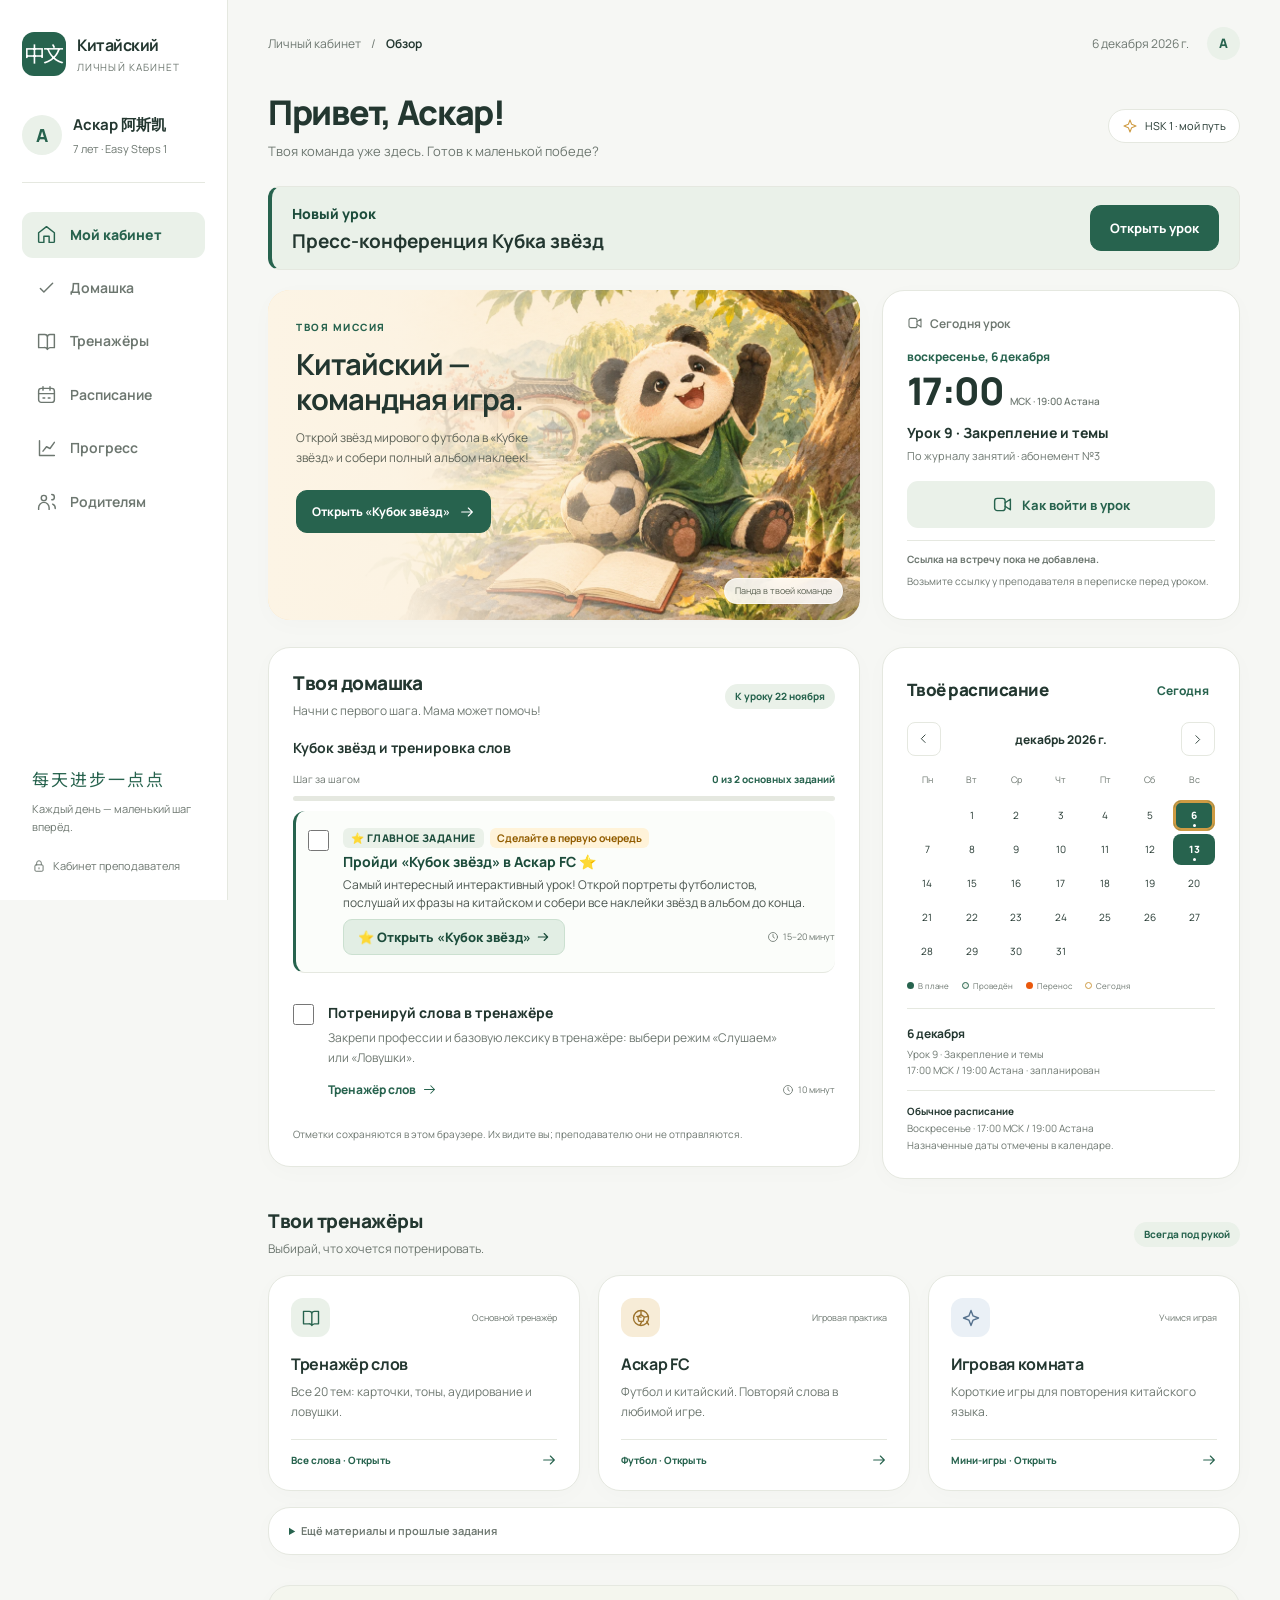
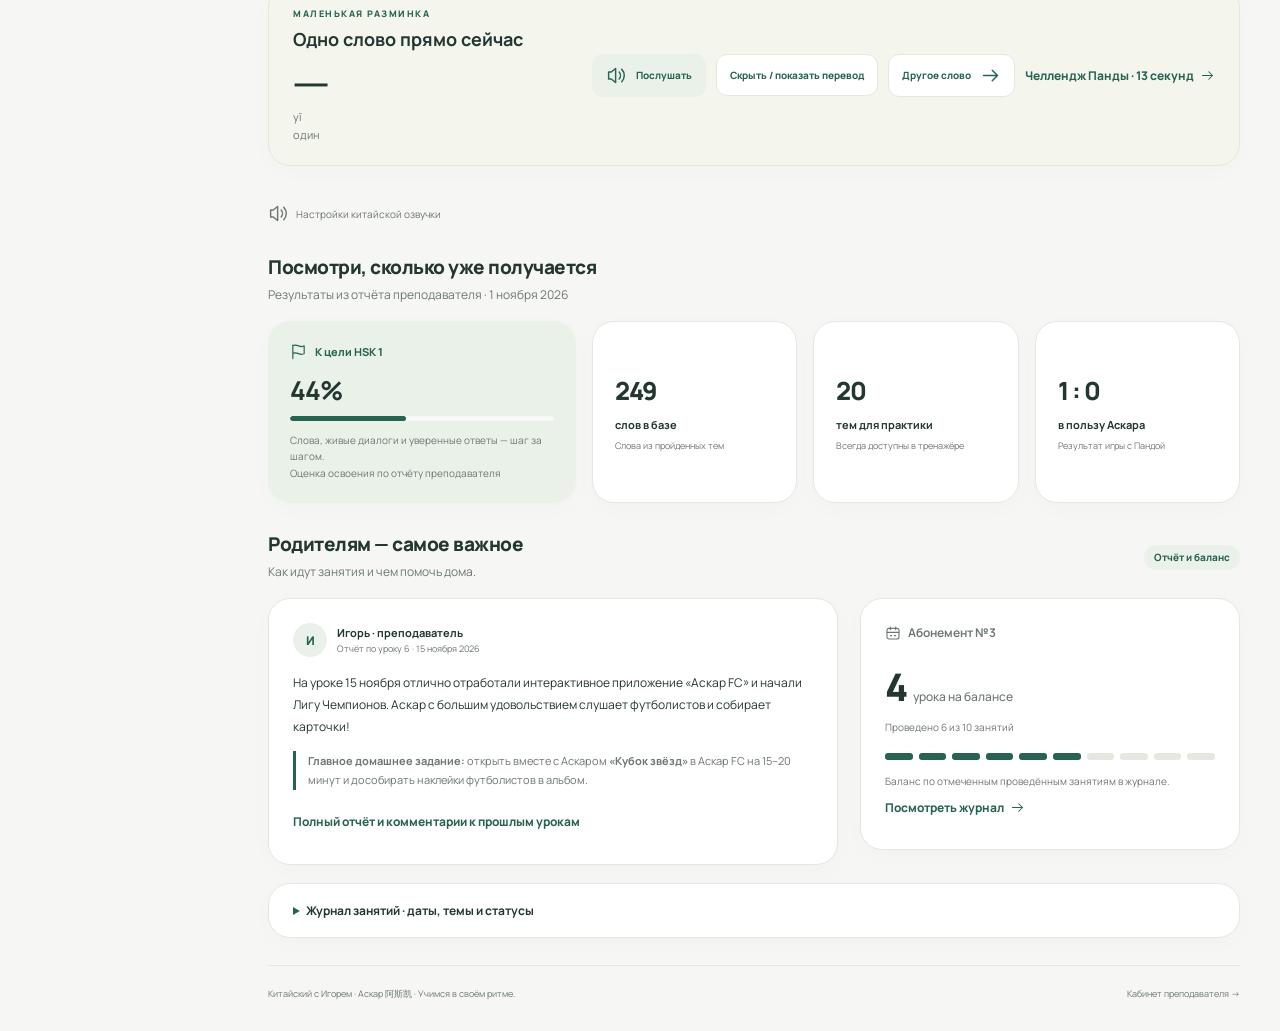
==== commit 780b051b: "Add student lesson: Пресс-конференция Кубка звёзд" ====
--- a/index.html
+++ b/index.html
@@ -30,6 +30,11 @@
 
 .status-badge-postponed{display:inline-block;border-radius:6px;padding:3px 8px;background:#fef3c7;color:#92400e;font-weight:700;font-size:10px}
 
+
+.new-lesson-banner{display:flex;align-items:center;justify-content:space-between;gap:12px 20px;flex-wrap:wrap;padding:16px 20px;margin:0 0 20px;border:1px solid var(--line);border-left:4px solid var(--accent);border-radius:12px;background:var(--soft)}
+.new-lesson-banner .new-lesson-label{color:var(--accent-dark);font-size:14px;font-weight:800;margin-bottom:4px}
+.new-lesson-banner h2{font-size:19px;color:var(--ink);line-height:1.25}.new-lesson-banner .btn{flex-shrink:0;font-size:13px}
+@media(max-width:420px){.new-lesson-banner{padding:13px 14px;margin-bottom:15px}.new-lesson-banner h2{font-size:17px}}
 </style></head>
 
 <body data-theme="forest"><a class="skip" href="#main">Перейти к содержимому</a>
@@ -38,7 +43,11 @@
 
 <main class="workspace" id="main"><header class="topbar"><div class="breadcrumbs">Личный кабинет<span>/</span><b>Обзор</b></div><div class="top-right"><span class="today-label" id="today-date">Ноябрь 2026</span><span class="avatar" aria-label="Аскар">А</span></div></header>
 
-<section id="overview" data-section aria-labelledby="welcome-title"><div class="intro"><div><h1 id="welcome-title">Привет, Аскар!</h1><p>Твоя команда уже здесь. Готов к маленькой победе?</p></div><span class="level-badge"><svg class="icon" viewBox="0 0 24 24" fill="none" stroke="currentColor" stroke-width="1.65" stroke-linecap="round" stroke-linejoin="round" aria-hidden="true"><path d="m12 3 2.5 6.5L21 12l-6.5 2.5L12 21l-2.5-6.5L3 12l6.5-2.5z"/></svg>HSK 1 · мой путь</span></div><div class="hero-row"><div class="hero"><img class="hero-img" src="assets/dashboard-hero.webp" alt="" width="1200" height="800" fetchpriority="high"><div class="hero-copy"><div class="eyebrow">ТВОЯ МИССИЯ</div><h2>Китайский —<br>командная игра.</h2><p class="hero-desc">Открой звёзд мирового футбола в «Кубке звёзд» и собери полный альбом наклеек!</p><a class="btn" href="askar-fc.html#stars">Открыть «Кубок звёзд»<svg class="icon" viewBox="0 0 24 24" fill="none" stroke="currentColor" stroke-width="1.65" stroke-linecap="round" stroke-linejoin="round" aria-hidden="true"><path d="M4 12h16m-6-6 6 6-6 6"/></svg></a></div><span class="hero-note">Панда в твоей команде</span></div>
+<section id="overview" data-section aria-labelledby="welcome-title"><div class="intro"><div><h1 id="welcome-title">Привет, Аскар!</h1><p>Твоя команда уже здесь. Готов к маленькой победе?</p></div><span class="level-badge"><svg class="icon" viewBox="0 0 24 24" fill="none" stroke="currentColor" stroke-width="1.65" stroke-linecap="round" stroke-linejoin="round" aria-hidden="true"><path d="m12 3 2.5 6.5L21 12l-6.5 2.5L12 21l-2.5-6.5L3 12l6.5-2.5z"/></svg>HSK 1 · мой путь</span></div><aside class="new-lesson-banner" id="new-student-lesson" aria-labelledby="new-student-lesson-title">
+    <div><p class="new-lesson-label">Новый урок</p><h2 id="new-student-lesson-title">Пресс-конференция Кубка звёзд</h2></div>
+    <a class="btn" href="lessons/2026-11-22-press-room.html">Открыть урок</a>
+  </aside>
+<div class="hero-row"><div class="hero"><img class="hero-img" src="assets/dashboard-hero.webp" alt="" width="1200" height="800" fetchpriority="high"><div class="hero-copy"><div class="eyebrow">ТВОЯ МИССИЯ</div><h2>Китайский —<br>командная игра.</h2><p class="hero-desc">Открой звёзд мирового футбола в «Кубке звёзд» и собери полный альбом наклеек!</p><a class="btn" href="askar-fc.html#stars">Открыть «Кубок звёзд»<svg class="icon" viewBox="0 0 24 24" fill="none" stroke="currentColor" stroke-width="1.65" stroke-linecap="round" stroke-linejoin="round" aria-hidden="true"><path d="M4 12h16m-6-6 6 6-6 6"/></svg></a></div><span class="hero-note">Панда в твоей команде</span></div>
 
 <div class="card lesson-card"><h2 class="card-kicker"><svg class="icon" viewBox="0 0 24 24" fill="none" stroke="currentColor" stroke-width="1.65" stroke-linecap="round" stroke-linejoin="round" aria-hidden="true"><rect x="3" y="5" width="12" height="14" rx="3"/><path d="m15 10 6-4v12l-6-4"/></svg><span id="lesson-heading">Ближайший урок</span></h2><div class="lesson-when" id="lesson-date">22 ноября 2026</div><div class="lesson-time">17:00<small>МСК · 19:00 Астана</small></div><h3 class="lesson-topic">Кубок звёзд, закрепление фраз и Лига Чемпионов</h3><div class="lesson-number">Урок 7 · абонемент №3</div><p class="lesson-note" id="lesson-note" hidden></p><a class="btn btn-light" href="#zoom-instructions"><svg class="icon" viewBox="0 0 24 24" fill="none" stroke="currentColor" stroke-width="1.65" stroke-linecap="round" stroke-linejoin="round" aria-hidden="true"><rect x="3" y="5" width="12" height="14" rx="3"/><path d="m15 10 6-4v12l-6-4"/></svg>Как войти в урок</a><div class="zoom-help" id="zoom-instructions"><b>Ссылка на встречу пока не добавлена.</b><p>Возьмите ссылку у преподавателя в переписке перед уроком.</p></div></div></div></section>
 
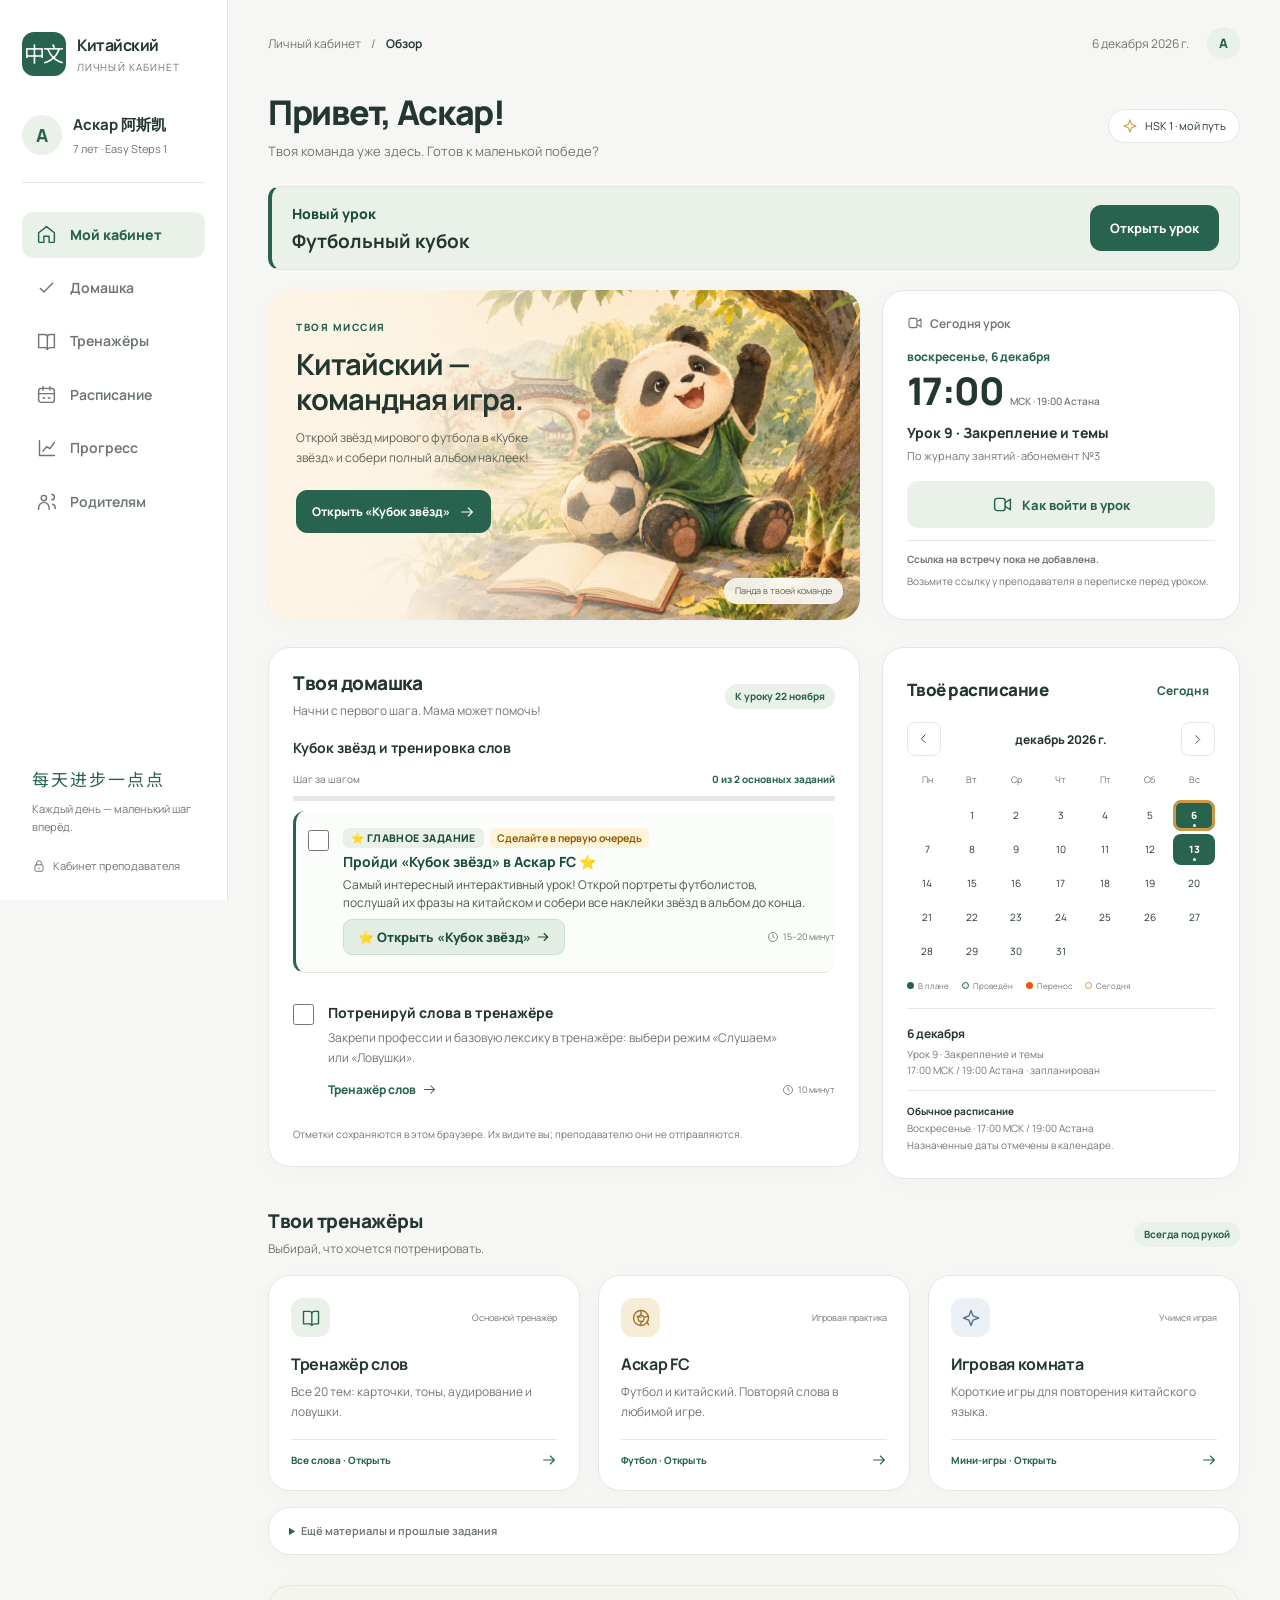
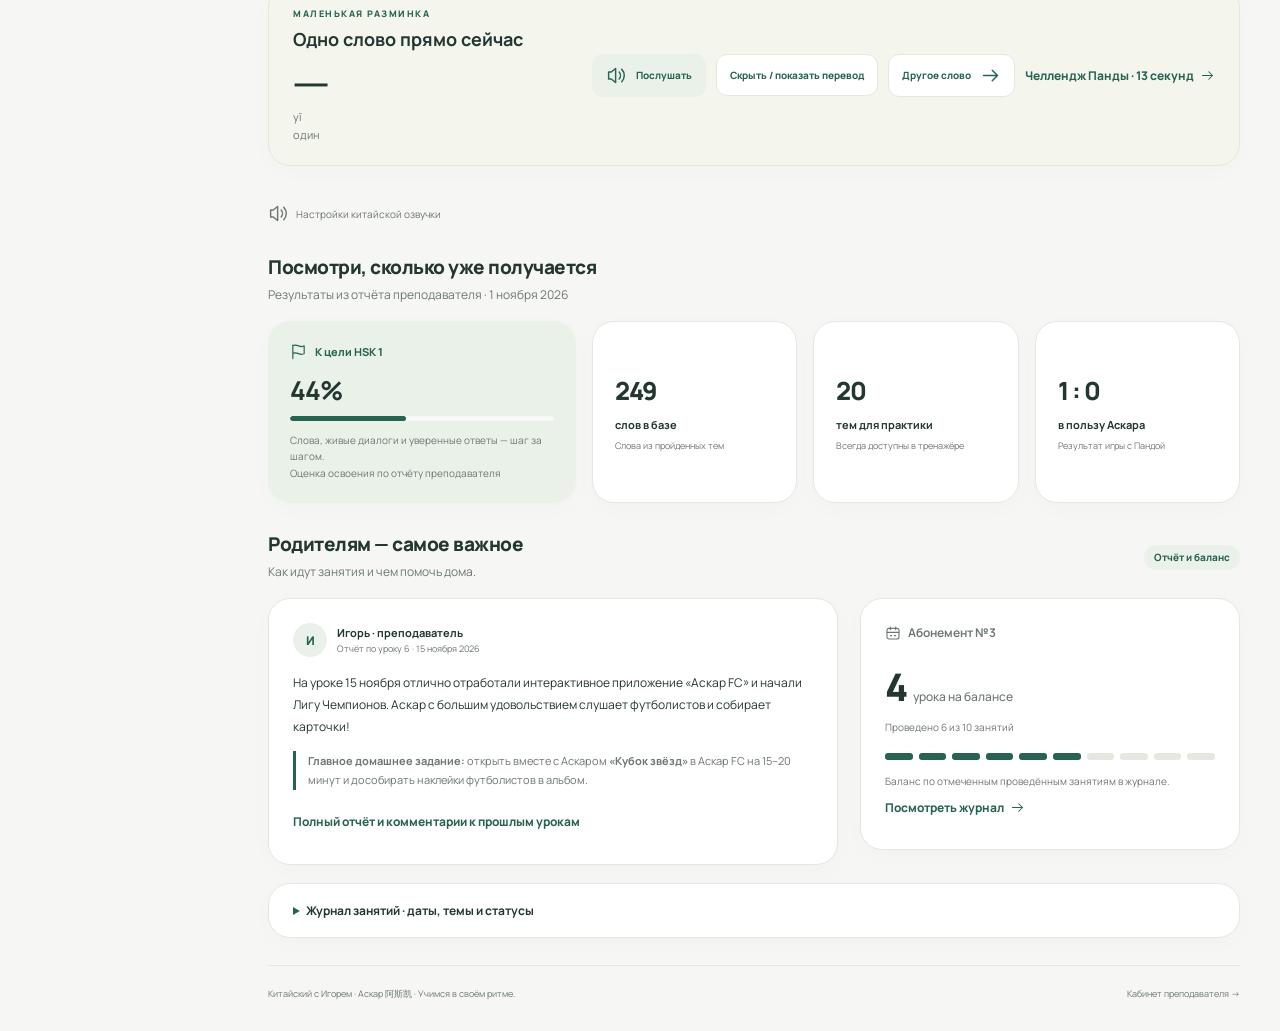
==== commit 52ffed61: "Adapt the football lesson for a seven-year-old" ====
--- a/index.html
+++ b/index.html
@@ -44,7 +44,7 @@
 <main class="workspace" id="main"><header class="topbar"><div class="breadcrumbs">Личный кабинет<span>/</span><b>Обзор</b></div><div class="top-right"><span class="today-label" id="today-date">Ноябрь 2026</span><span class="avatar" aria-label="Аскар">А</span></div></header>
 
 <section id="overview" data-section aria-labelledby="welcome-title"><div class="intro"><div><h1 id="welcome-title">Привет, Аскар!</h1><p>Твоя команда уже здесь. Готов к маленькой победе?</p></div><span class="level-badge"><svg class="icon" viewBox="0 0 24 24" fill="none" stroke="currentColor" stroke-width="1.65" stroke-linecap="round" stroke-linejoin="round" aria-hidden="true"><path d="m12 3 2.5 6.5L21 12l-6.5 2.5L12 21l-2.5-6.5L3 12l6.5-2.5z"/></svg>HSK 1 · мой путь</span></div><aside class="new-lesson-banner" id="new-student-lesson" aria-labelledby="new-student-lesson-title">
-    <div><p class="new-lesson-label">Новый урок</p><h2 id="new-student-lesson-title">Пресс-конференция Кубка звёзд</h2></div>
+    <div><p class="new-lesson-label">Новый урок</p><h2 id="new-student-lesson-title">Футбольный кубок</h2></div>
     <a class="btn" href="lessons/2026-11-22-press-room.html">Открыть урок</a>
   </aside>
 <div class="hero-row"><div class="hero"><img class="hero-img" src="assets/dashboard-hero.webp" alt="" width="1200" height="800" fetchpriority="high"><div class="hero-copy"><div class="eyebrow">ТВОЯ МИССИЯ</div><h2>Китайский —<br>командная игра.</h2><p class="hero-desc">Открой звёзд мирового футбола в «Кубке звёзд» и собери полный альбом наклеек!</p><a class="btn" href="askar-fc.html#stars">Открыть «Кубок звёзд»<svg class="icon" viewBox="0 0 24 24" fill="none" stroke="currentColor" stroke-width="1.65" stroke-linecap="round" stroke-linejoin="round" aria-hidden="true"><path d="M4 12h16m-6-6 6 6-6 6"/></svg></a></div><span class="hero-note">Панда в твоей команде</span></div>
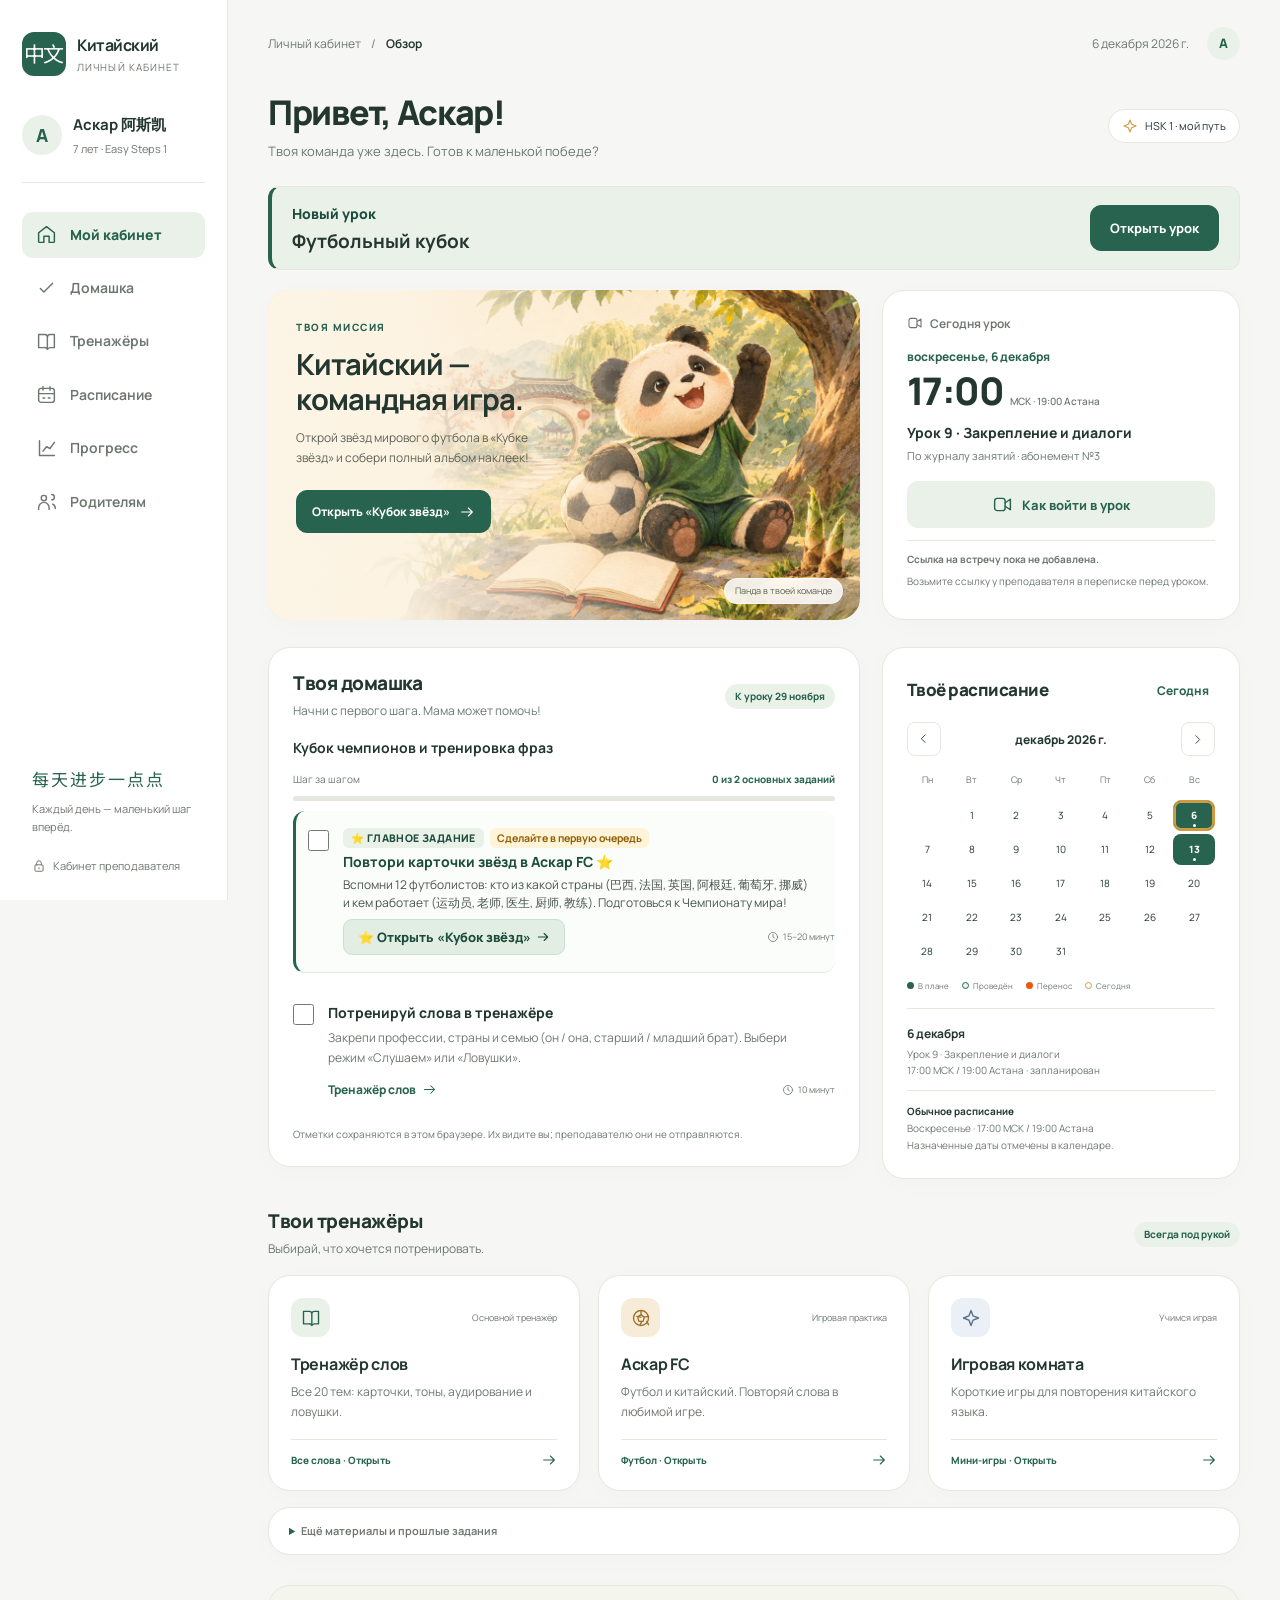
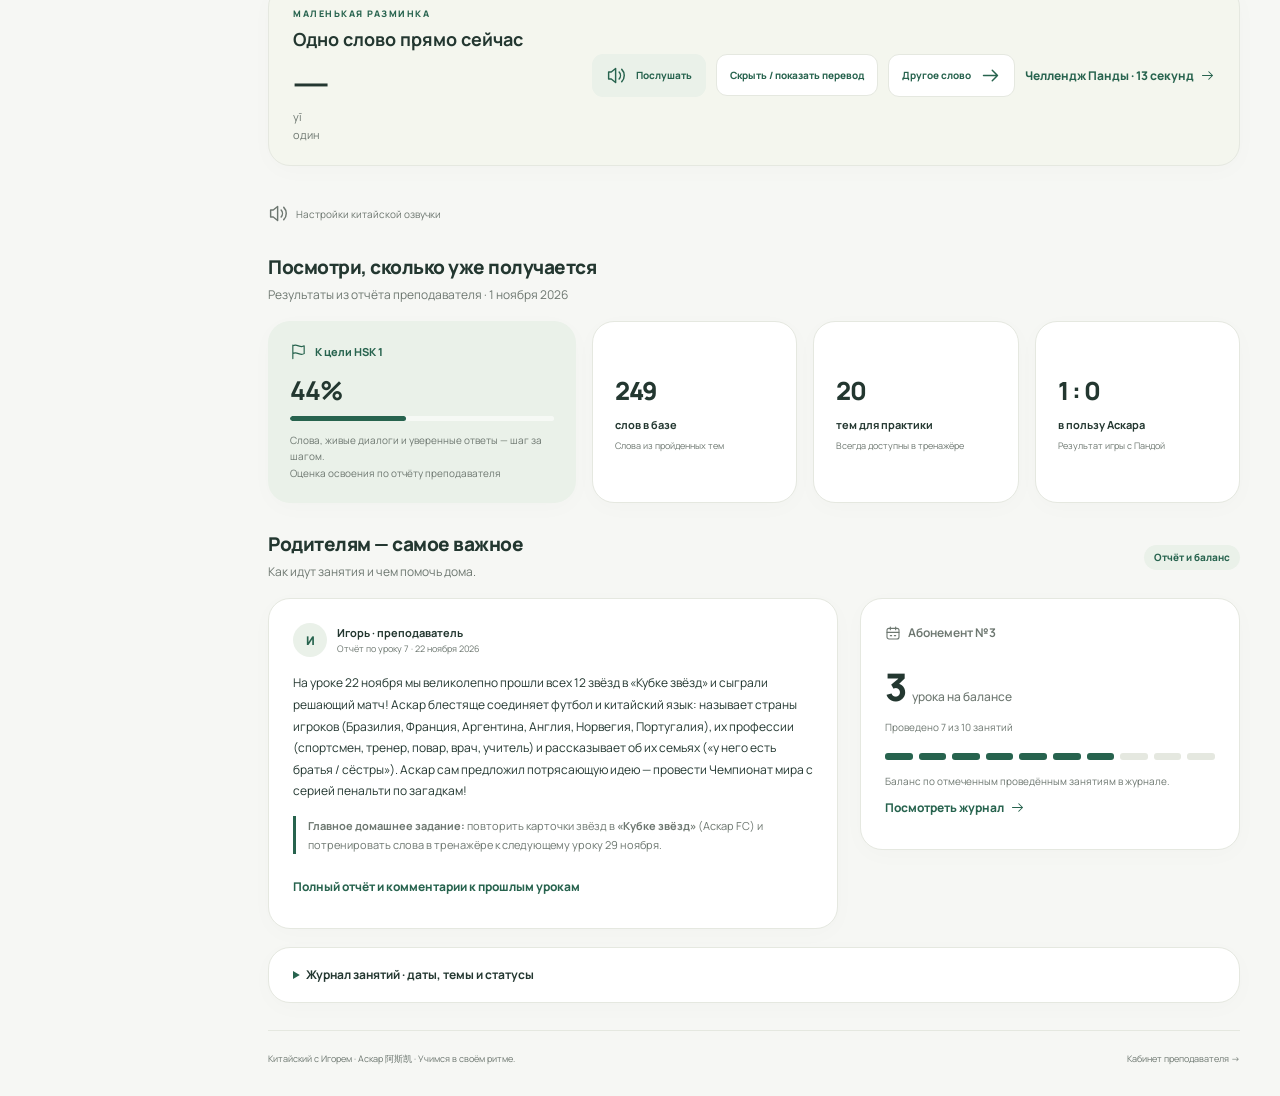
==== commit fb03738d: "Update dashboard: Lesson 7 completed (22.11), Lesson 8 planned for 29.11, 3 lessons left on balance" ====
--- a/index.html
+++ b/index.html
@@ -1,180 +1,377 @@
 <!doctype html>
 
+
+
 <html lang="ru"><head><meta charset="utf-8"><meta name="viewport" content="width=device-width,initial-scale=1,viewport-fit=cover"><meta name="theme-color" content="#f6f7f4"><title>Аскар · Личный кабинет китайского</title><meta name="description" content="Личный кабинет: ближайший урок, домашнее задание, тренажёры, расписание и прогресс обучения китайскому языку."><link rel="preconnect" href="https://fonts.googleapis.com"><link rel="preconnect" href="https://fonts.gstatic.com" crossorigin><link href="https://fonts.googleapis.com/css2?family=Manrope:wght@400;500;600;650;700;750;800&family=Noto+Sans+SC:wght@400;500;700&display=swap" rel="stylesheet"><style>
 
+
+
 :root{--bg:#f6f7f4;--paper:#fff;--ink:#233730;--muted:#6d7770;--line:#e5e8e0;--accent:#27634e;--accent-dark:#1c4c3b;--soft:#eaf1e9;--tint:#f4f6ee;--gold:#ce9b43;--radius:22px;--shadow:0 5px 25px #28362b05;color-scheme:light}
 
+
+
 *{box-sizing:border-box}html{scroll-behavior:smooth;scroll-padding-top:36px}body{margin:0;background:var(--bg);color:var(--ink);font-family:'Manrope',system-ui,-apple-system,'Segoe UI',sans-serif;font-size:14px;line-height:1.6;-webkit-font-smoothing:antialiased}body[data-theme=terra]{--accent:#9a513b;--accent-dark:#7c3e2c;--soft:#f5ece3;--tint:#faf5ec;--ink:#3b3830;--bg:#f8f7f3;--muted:#79756d;--line:#e9e5dd}body[data-theme=indigo]{--accent:#5b5d91;--accent-dark:#444774;--soft:#ededf7;--tint:#f5f4fa;--ink:#303347;--bg:#f6f6f8;--muted:#757586;--line:#e5e5ed}h1,h2,h3,p{margin:0}h1,h2,h3{line-height:1.25}a{color:inherit}button,input,select{font:inherit}button,a,input,select,summary{-webkit-tap-highlight-color:transparent}button,a{touch-action:manipulation}button{cursor:pointer}a{text-decoration:none}button{color:inherit}button:disabled{cursor:default}a:focus-visible,button:focus-visible,input:focus-visible,summary:focus-visible,select:focus-visible{outline:3px solid var(--gold);outline-offset:4px}a,button{transition:background .18s,box-shadow .18s,transform .18s}button{background:none;border:0}button:hover:not(:disabled),.btn:hover{transform:translateY(-1px)}.icon{width:21px;height:21px;flex-shrink:0;vertical-align:middle}.skip{position:fixed;top:-100px;left:12px;z-index:99;padding:12px;background:var(--accent);color:#fff;border-radius:10px}.skip:focus{top:12px}.sidebar{position:fixed;inset:0 auto 0 0;width:228px;padding:32px 22px 22px;background:#fff;border-right:1px solid var(--line);z-index:30;display:flex;flex-direction:column}.brand{display:flex;gap:11px;align-items:center}.brand-mark{font-family:'Noto Sans SC',sans-serif;font-size:21px;letter-spacing:-2px;border-radius:12px;background:var(--accent);color:#fff;width:44px;height:44px;display:grid;place-items:center;padding-right:2px}.brand strong{display:block;font-size:16px;letter-spacing:-.5px}.brand small{display:block;font-size:10px;letter-spacing:1.1px;text-transform:uppercase;color:var(--muted);margin-top:1px}.profile{display:flex;align-items:center;gap:11px;margin:37px 0 29px;padding-bottom:24px;border-bottom:1px solid var(--line)}.avatar{border-radius:50%;width:40px;height:40px;display:grid;place-items:center;background:var(--soft);color:var(--accent);font-size:18px;font-weight:800;flex-shrink:0}.profile b{font-size:15px;display:block}.profile small{color:var(--muted);font-size:11px;display:block;margin-top:3px}.nav{display:grid;gap:7px}.nav a{display:flex;gap:13px;align-items:center;color:var(--muted);padding:12px 14px;border-radius:11px;font-size:13px;font-weight:650}.nav a:hover,.nav a.active{background:var(--soft);color:var(--accent)}.nav a.active{font-weight:800}.sidebar-bottom{margin-top:auto;padding:24px 10px 3px}.sidebar-bottom .tiny-zh{font-family:'Noto Sans SC',sans-serif;font-size:17px;letter-spacing:2px;color:var(--accent)}.sidebar-bottom p{font-size:11px;color:var(--muted);margin-top:8px}.teacher-link{font-size:11px;display:flex;gap:7px;align-items:center;color:var(--muted);margin-top:22px}.teacher-link .icon{width:14px;height:14px}.workspace{margin-left:228px;max-width:1620px;padding:27px 40px 30px}.topbar{display:flex;justify-content:space-between;align-items:center;color:var(--muted);font-size:12px;margin-bottom:31px}.breadcrumbs{display:flex;gap:10px;align-items:center}.breadcrumbs b{color:var(--ink);font-weight:650}.top-right{display:flex;align-items:center;gap:18px}.top-right .avatar{width:33px;height:33px;font-size:13px}.intro{display:flex;justify-content:space-between;align-items:center;margin-bottom:25px;gap:16px}.eyebrow{font-size:10px;letter-spacing:1.5px;font-weight:800;color:var(--accent);text-transform:uppercase}.intro h1{font-size:34px;letter-spacing:-1.3px;font-weight:800;margin-bottom:7px}.intro p{font-size:13px;color:var(--muted)}.level-badge{display:inline-flex;align-items:center;gap:7px;border:1px solid var(--line);border-radius:999px;padding:7px 13px;background:#fff;font-size:11px;white-space:nowrap}.level-badge .icon{color:var(--gold);width:16px;height:16px}.hero-row{display:grid;grid-template-columns:minmax(0,1.65fr) minmax(290px,1fr);gap:22px;margin-bottom:27px}.hero{position:relative;isolation:isolate;overflow:hidden;min-height:308px;border-radius:var(--radius);background:#faf0dd;box-shadow:var(--shadow)}.hero-img{position:absolute;right:0;top:0;width:100%;height:100%;object-fit:cover;object-position:75% 50%;z-index:-2}.hero::after{content:'';position:absolute;inset:0;background:linear-gradient(90deg,#fcf4e5 0%,#fcf4e5ed 22%,#fcf4e585 46%,transparent 70%);z-index:-1}.hero-copy{position:relative;padding:29px 28px;width:66%;max-width:420px}.hero h2{font-size:29px;letter-spacing:-1px;margin:12px 0 12px;line-height:1.18}.hero-desc{font-size:12px;line-height:1.65;max-width:240px;color:#5d6257}.hero .btn{margin-top:23px;font-size:11px;padding:12px 15px;min-height:43px}.hero .btn .icon{width:16px;height:16px}.hero-note{position:absolute;right:17px;bottom:16px;background:#ffffffd9;backdrop-filter:blur(8px);padding:5px 10px;font-size:9px;border:1px solid #ffffff8f;border-radius:99px;color:#5b6253}.btn{display:inline-flex;justify-content:center;align-items:center;gap:9px;min-height:46px;padding:12px 19px;border-radius:11px;background:var(--accent);border:1px solid var(--accent);color:#fff;font-weight:750;font-size:12px;line-height:1.4}.btn:hover{background:var(--accent-dark);box-shadow:0 4px 12px #00000013}.btn-light{background:var(--soft);border-color:transparent;color:var(--accent)}.btn-light:hover{background:var(--soft);filter:brightness(.97)}.btn-outline{background:#fff;color:var(--accent);border-color:var(--line)}.btn-outline:hover{background:var(--soft)}.text-link{color:var(--accent);font-size:11px;font-weight:750;display:inline-flex;align-items:center;gap:6px;min-height:36px}.text-link .icon{width:15px;height:15px}.text-link:hover{text-decoration:underline}.card{background:var(--paper);border:1px solid var(--line);border-radius:var(--radius);box-shadow:var(--shadow)}.lesson-card{padding:24px;display:flex;flex-direction:column;position:relative;min-height:308px}.card-kicker{font-size:11px;color:var(--muted);display:flex;align-items:center;gap:7px;font-weight:650}.card-kicker .icon{width:16px;height:16px}.lesson-when{font-size:12px;font-weight:750;color:var(--accent);margin:16px 0 1px}.lesson-time{font-size:38px;letter-spacing:-1.5px;font-weight:800;line-height:1.2}.lesson-time small{font-size:10px;letter-spacing:0;color:var(--muted);font-weight:550;margin-left:7px}.lesson-topic{font-size:13px;font-weight:750;margin:10px 0 3px;line-height:1.45}.lesson-number{font-size:10px;color:var(--muted);margin-bottom:17px}.lesson-card .btn{width:100%;margin-top:auto}.lesson-note{font-size:11px;color:var(--muted);margin:7px 0 12px;line-height:1.5}.section-head{display:flex;justify-content:space-between;align-items:center;gap:14px;margin:0 0 17px}.section-head h2{font-size:19px;letter-spacing:-.5px;font-weight:800}.section-head p{font-size:11px;color:var(--muted);margin-top:5px}.study-row{display:grid;grid-template-columns:minmax(0,1.65fr) minmax(290px,1fr);gap:22px;align-items:start;margin-bottom:31px}.homework-card{padding:24px}.pill{display:inline-flex;align-items:center;gap:5px;font-size:10px;font-weight:750;line-height:1.3;border-radius:99px;background:var(--soft);color:var(--accent);padding:6px 10px;white-space:nowrap}.hw-summary{display:flex;justify-content:space-between;align-items:center;margin:14px 0 9px;font-size:10px;color:var(--muted)}.hw-summary b{color:var(--accent);font-weight:750}.track{background:var(--line);height:5px;overflow:hidden;border-radius:10px}.track span{display:block;height:100%;background:var(--accent);border-radius:10px;transition:width .25s}.tasks{padding:0;margin:10px 0 0;list-style:none}.task{position:relative;display:grid;grid-template-columns:22px minmax(0,1fr);gap:13px;padding:17px 0;border-bottom:1px solid var(--line)}.task:last-child{border:0;padding-bottom:3px}.task input{width:21px;height:21px;margin:2px 0 0;accent-color:var(--accent);cursor:pointer}.task label{display:block;cursor:pointer;font-weight:750;font-size:13px;line-height:1.5}.task p{font-size:11px;color:var(--muted);line-height:1.65;margin-top:5px;max-width:470px}.task.done label{text-decoration:line-through;color:var(--muted)}.task-bottom{display:flex;justify-content:space-between;align-items:center;gap:10px;margin-top:4px;flex-wrap:wrap}.task-time{font-size:9px;color:var(--muted);display:flex;align-items:center;gap:4px}.task-time .icon{width:12px;height:12px}.hw-complete{background:var(--soft);border-radius:10px;padding:12px;margin-top:15px;font-size:12px;color:var(--accent);font-weight:750}.storage-note{font-size:9px;color:var(--muted);margin:15px 0 0}.schedule-card{padding:24px}.schedule-card .section-head{margin-bottom:14px}.schedule-card h2{font-size:17px}.calendar-nav{display:flex;align-items:center;justify-content:space-between;margin:14px 0 12px;font-size:12px;font-weight:750}.calendar-nav button{width:34px;height:34px;display:grid;place-items:center;border-radius:8px;border:1px solid var(--line)}.calendar-nav button:hover{background:var(--soft)}.calendar-nav button .icon{width:13px;height:13px}.calendar-prev{transform:rotate(180deg)}.calendar-grid{display:grid;grid-template-columns:repeat(7,minmax(0,1fr));gap:3px}.weekday{font-size:9px;color:var(--muted);text-align:center;padding:5px 0 9px}.day{height:31px;border-radius:8px;font-size:10px;position:relative;display:grid;place-items:center;border:1px solid transparent;min-width:0}.day.has-lesson{background:var(--soft);color:var(--accent);font-weight:800}.day.has-lesson::after{content:'';position:absolute;bottom:3px;width:3px;height:3px;border-radius:50%;background:currentColor}.day.planned{background:var(--accent);color:#fff}.day.today{border-color:var(--gold)}.day[aria-pressed=true]{box-shadow:inset 0 0 0 2px var(--gold)}.day:hover{background:var(--soft);transform:none!important}.calendar-key{display:flex;gap:13px;margin:13px 0 16px;font-size:8px;color:var(--muted);flex-wrap:wrap}.calendar-key span{display:flex;align-items:center;gap:4px}.dot{width:7px;height:7px;background:var(--accent);border-radius:50%;display:inline-block}.dot.pale{background:var(--soft);border:1px solid var(--accent)}.dot.outline{background:transparent;border:1px solid var(--gold)}.calendar-detail{border-top:1px solid var(--line);padding-top:15px;min-height:70px;font-size:11px}.calendar-detail strong{display:block;font-size:12px;margin-bottom:3px}.calendar-detail p{color:var(--muted);font-size:10px}.schedule-rule{font-size:10px;color:var(--muted);line-height:1.7;margin-top:12px;border-top:1px solid var(--line);padding-top:12px}.schedule-rule b{display:block;font-size:10px;color:var(--ink)}.trainers-section{margin-bottom:30px}.trainers-grid{display:grid;grid-template-columns:repeat(3,minmax(0,1fr));gap:18px}.trainer-card{display:flex;flex-direction:column;padding:22px;transition:transform .2s,box-shadow .2s,border-color .2s;min-height:212px}.trainer-card:hover{transform:translateY(-3px);border-color:var(--accent);box-shadow:0 9px 25px #33333309}.trainer-top{display:flex;align-items:center;justify-content:space-between;margin-bottom:17px;gap:8px}.trainer-icon{width:39px;height:39px;border-radius:12px;display:grid;place-items:center;background:var(--soft);color:var(--accent)}.trainer-icon .icon{width:20px;height:20px}.trainer-top small{font-size:8px;color:var(--muted);text-align:right}.trainer-card:nth-child(2) .trainer-icon{background:#f7ecd7;color:#9c722b}.trainer-card:nth-child(3) .trainer-icon{background:#eaf0f6;color:#55718d}.trainer-card h3{font-size:16px;letter-spacing:-.3px;margin-bottom:8px}.trainer-card p{font-size:11px;color:var(--muted);line-height:1.65;margin-bottom:17px;max-width:270px}.trainer-footer{display:flex;align-items:center;justify-content:space-between;margin-top:auto;padding-top:12px;border-top:1px solid var(--line);font-size:10px;color:var(--accent);font-weight:750}.trainer-footer .icon{width:16px;height:16px}.materials{margin-top:16px;padding:0 20px}.materials>summary{font-size:11px;font-weight:650;padding:14px 0;color:var(--muted)}summary{cursor:pointer;min-height:44px}details>summary::marker{color:var(--accent)}details[open]>summary{margin-bottom:5px}.materials-list{display:grid;grid-template-columns:repeat(2,minmax(0,1fr));gap:0 22px;padding-bottom:14px}.materials-list a{display:flex;justify-content:space-between;align-items:center;gap:10px;font-size:11px;padding:12px 0;border-bottom:1px solid var(--line)}.materials-list a:hover{color:var(--accent)}.materials-list .icon{width:14px;height:14px}.progress-section{margin-bottom:30px}.progress-grid{display:grid;grid-template-columns:1.5fr repeat(3,1fr);gap:16px}.goal-card{padding:22px;background:var(--soft);border:0}.goal-top{display:flex;align-items:center;gap:8px;color:var(--accent);font-size:11px;font-weight:750}.goal-top .icon{width:17px;height:17px}.goal-card h3{font-size:26px;letter-spacing:-1px;margin:14px 0 9px}.goal-card p{font-size:10px;color:var(--muted);margin:11px 0 0;line-height:1.65}.goal-card .track{background:#ffffff94}.stat-card{padding:22px;display:flex;flex-direction:column;justify-content:center}.stat-value{font-size:25px;font-weight:800;letter-spacing:-1px;white-space:nowrap}.stat-label{font-size:11px;font-weight:700;margin:5px 0}.stat-note{font-size:9px;color:var(--muted);line-height:1.6}.parents-section{margin-bottom:27px}.parents-overview{display:grid;align-items:start;grid-template-columns:1.5fr 1fr;gap:22px}.parent-card,.balance-card{padding:24px}.teacher-meta{display:flex;align-items:center;gap:10px;margin-bottom:15px}.teacher-meta .avatar{font-size:12px;width:34px;height:34px}.teacher-meta b{font-size:11px;display:block}.teacher-meta small{font-size:9px;color:var(--muted);display:block;margin-top:1px}.parent-card p{font-size:12px;line-height:1.8}.parent-action{border-left:3px solid var(--accent);padding-left:12px;margin:14px 0;color:var(--muted);font-size:11px;line-height:1.75}.balance-card .balance-number{font-size:38px;letter-spacing:-1.4px;font-weight:800;margin-top:13px}.balance-number small{font-size:12px;color:var(--muted);font-weight:500;letter-spacing:0}.balance-caption{font-size:10px;color:var(--muted);margin:3px 0 18px}.lesson-dots{display:flex;gap:6px;margin:13px 0}.lesson-dots span{height:7px;border-radius:3px;background:var(--line);flex:1}.lesson-dots .used{background:var(--accent)}.balance-note{font-size:10px;color:var(--muted);margin-top:10px}.journal{margin-top:18px;padding:0 24px}.journal>summary{padding:17px 0;font-size:12px;font-weight:700}.table-scroll{overflow:auto;padding-bottom:16px}table{width:100%;border-collapse:collapse;font-size:11px;min-width:640px;text-align:left}th{font-size:10px;color:var(--muted);font-weight:650;padding:12px 10px;background:var(--tint)}td{padding:14px 10px;border-bottom:1px solid var(--line);line-height:1.6}td:last-child{white-space:nowrap;color:var(--accent)}.legacy{font-size:12px;color:var(--ink);line-height:1.85;margin:13px 0 21px}.legacy h2,.legacy h3,.legacy h4{font-size:14px;margin:15px 0 10px}.legacy p{font-size:12px;margin:12px 0}.legacy details{padding:9px 0;border-bottom:1px solid var(--line)}.legacy summary{font-size:11px;font-weight:650;min-height:35px}.legacy .feedback-meta,.legacy .report-top{display:flex;justify-content:space-between;gap:10px;flex-wrap:wrap}.legacy .feedback-meta{font-size:10px;color:var(--muted);margin-bottom:12px}.legacy .hl-pill,.legacy .report-badge{display:inline-block;border-radius:6px;padding:4px 7px;background:var(--soft);color:var(--accent);font-size:9px;margin:4px 3px 3px 0}.legacy .report-highlight,.legacy .report-focus-box{padding:14px;background:var(--tint);border-radius:12px;margin:10px 0}.extra-card{padding:21px 24px;margin:0 0 28px;display:flex;justify-content:space-between;align-items:center;gap:25px;background:var(--tint)}.extra-copy .eyebrow{font-size:9px}.extra-copy h3{font-size:18px;margin:7px 0}.extra-copy p{font-size:11px;color:var(--muted)}.extra-actions{display:flex;align-items:center;gap:10px;flex-wrap:wrap}.extra-actions .btn{font-size:10px;padding:10px 13px;min-height:42px}.word-hanzi{font-family:'Noto Sans SC',sans-serif;font-size:36px;line-height:1.4}.word-detail{font-size:11px;color:var(--muted);min-height:18px}.voice-settings{font-size:10px;color:var(--muted);margin:0 0 22px}.voice-settings summary{display:flex;align-items:center;gap:7px;min-height:40px}.voice-settings select{max-width:100%;background:#fff;border:1px solid var(--line);border-radius:8px;padding:9px;font-size:11px;margin:5px 0}.voice-status{font-size:10px;color:var(--muted);display:block;margin-top:5px}.footer{display:flex;justify-content:space-between;align-items:center;gap:18px;border-top:1px solid var(--line);padding:21px 0 0;font-size:9px;color:var(--muted)}.footer a{white-space:nowrap}.mobile-nav{display:none}dialog{border:1px solid var(--line);border-radius:25px;max-width:430px;width:calc(100% - 36px);padding:30px;text-align:center;color:var(--ink);box-shadow:0 20px 80px #0002}dialog::backdrop{background:#13271f88;backdrop-filter:blur(5px)}dialog h2{font-size:24px;margin-bottom:12px}dialog p{font-size:13px;color:var(--muted);line-height:1.7}dialog .btn{margin-top:20px}.timer-value{font-size:70px;font-weight:800;color:var(--accent);line-height:1.4}.timer-zh{font-size:23px;font-family:'Noto Sans SC',sans-serif}.zoom-help{margin-top:12px;border-top:1px solid var(--line);padding-top:10px;font-size:10px;color:var(--muted)}.zoom-help summary{font-size:10px;min-height:30px}.zoom-help p{font-size:10px;margin:6px 0}code{font-family:'Noto Sans SC',sans-serif;background:var(--soft);padding:1px 4px;border-radius:4px}section[id],div[id]{scroll-margin-top:30px}[hidden]{display:none!important}
 
+
+
 .task label{font-size:14px}.task p{font-size:12px}.trainer-card p{font-size:12px}.btn{font-size:13px}.text-link{font-size:12px}.card-kicker{font-size:12px}.lesson-number{font-size:11px}.lesson-topic{font-size:14px}.nav a{font-size:14px}.storage-note{font-size:10px}.section-head p{font-size:12px}.trainer-top small{font-size:9px}.hero .btn{font-size:12px}
 
+
+
 @media(min-width:1700px){.workspace{margin-right:auto;margin-left:max(228px,calc((100vw - 1392px)/2 + 228px))}}
 
+
+
 @media(max-width:1230px){.sidebar{width:200px;padding:28px 16px}.workspace{margin-left:200px;padding:25px}.hero-copy{padding:25px 22px;width:69%}.hero h2{font-size:25px}.hero-desc{font-size:11px}.hero .btn{font-size:10px;padding:11px}.hero-row,.study-row{gap:18px;grid-template-columns:minmax(0,1.5fr) minmax(280px,1fr)}.lesson-card,.homework-card,.schedule-card{padding:21px}.progress-grid{grid-template-columns:repeat(3,1fr)}.goal-card{grid-column:1/-1;display:grid;grid-template-columns:1fr 1fr;column-gap:28px;align-items:center}.goal-card h3{grid-row:1/3;grid-column:2;margin:0 0 9px;font-size:30px}.goal-card .track{grid-column:2;grid-row:2}.goal-card p{grid-column:1;grid-row:2;margin:4px 0 0}.trainers-grid{gap:14px}.trainer-card{padding:18px}.trainer-top small{font-size:8px}.parents-overview{grid-template-columns:1.5fr 1fr}}
 
+
+
 @media(max-width:1000px){.sidebar{width:176px;padding:27px 13px}.brand{gap:7px}.brand strong{font-size:13px}.brand small{font-size:8px}.brand-mark{width:36px;height:36px;font-size:18px}.workspace{margin-left:176px;padding:23px}.nav a{font-size:11px;padding:11px 10px;gap:10px}.profile small{font-size:9px}.hero-row{grid-template-columns:1fr}.hero{min-height:285px}.hero-img{width:82%;object-position:70% 50%}.hero-copy{width:60%;max-width:450px;padding:29px}.hero h2{font-size:31px}.hero-desc{font-size:13px;max-width:290px}.hero .btn{font-size:12px}.lesson-card{min-height:0;display:grid;grid-template-columns:1fr 1fr;gap:0 22px}.lesson-card .card-kicker{grid-column:1/-1;margin-bottom:9px}.lesson-card .lesson-when{grid-column:1;grid-row:2;margin-top:0}.lesson-time{grid-column:1;grid-row:3}.lesson-topic{grid-column:2;grid-row:2/4;margin:0;font-size:14px;align-self:center}.lesson-number{grid-column:2;margin-bottom:0}.lesson-card .btn{grid-column:1/-1;margin-top:15px;max-width:100%}.lesson-note{grid-column:1/-1}.lesson-card .zoom-help{grid-column:1/-1}.study-row{grid-template-columns:1fr}.schedule-card{display:grid;grid-template-columns:1fr 1fr;gap:0 25px}.schedule-card .section-head{grid-column:1/-1}.calendar-nav{grid-column:1;grid-row:2;margin-top:0}.calendar-grid{grid-column:1;grid-row:3/6}.calendar-key{grid-column:1;grid-row:6}.calendar-detail{grid-column:2;grid-row:2/4;padding-top:6px;border:0}.schedule-rule{grid-column:2;grid-row:4/6}.trainers-grid{grid-template-columns:1fr}.trainer-card{display:grid;grid-template-columns:1fr auto;column-gap:18px;min-height:0;padding:20px}.trainer-top{grid-column:1;grid-row:1;margin-bottom:9px;justify-content:flex-start;gap:13px}.trainer-card h3{grid-column:1;grid-row:2}.trainer-card p{grid-column:1;grid-row:3;margin:0;max-width:none}.trainer-footer{grid-column:2;grid-row:1/4;border:0;gap:10px;margin:auto 0}.parents-overview{grid-template-columns:1fr}.extra-card{flex-wrap:wrap}.materials-list{grid-template-columns:1fr}.level-badge{font-size:9px}.intro h1{font-size:30px}.topbar{font-size:10px}.top-right{gap:10px}}
 
+
+
 @media(max-width:700px){html{scroll-padding-top:20px}.sidebar{display:none}.workspace{margin:0;padding:20px 18px 100px}.topbar{margin-bottom:23px}.breadcrumbs{font-size:10px}.top-right .today-label{display:none}.intro{margin-bottom:21px}.intro h1{font-size:29px;letter-spacing:-1px}.intro p{font-size:12px;max-width:240px}.level-badge{padding:6px 9px;font-size:9px;align-self:flex-start;margin-top:4px}.level-badge .icon{width:13px;height:13px}.hero-row{gap:16px;margin-bottom:24px}.hero{min-height:290px}.hero-copy{padding:24px 21px;width:68%}.hero h2{font-size:27px;letter-spacing:-.7px}.hero .eyebrow{font-size:8px;letter-spacing:1.2px}.hero-desc{font-size:11px;max-width:210px}.hero .btn{font-size:10px;margin-top:21px;padding:12px}.hero-note{font-size:8px;right:12px;bottom:12px}.hero-img{width:100%;object-position:76% 50%}.hero::after{background:linear-gradient(90deg,#fcf4e5 0%,#fcf4e5ed 20%,#fcf4e59c 46%,transparent 82%)}.lesson-card{padding:21px;column-gap:16px}.lesson-time{font-size:33px}.lesson-time small{font-size:8px;display:block;margin:2px 0 4px;letter-spacing:0}.lesson-topic{font-size:12px}.lesson-number{font-size:8px}.lesson-when{font-size:10px}.lesson-card .btn{margin-top:15px}.section-head h2{font-size:18px}.section-head{align-items:flex-start}.homework-card,.schedule-card{padding:21px}.homework-card .section-head{gap:8px}.pill{font-size:8px;padding:6px 8px}.task{gap:12px;padding:16px 0}.task label{font-size:14px}.task p{font-size:12px}.text-link{font-size:12px}.task-time{font-size:9px}.study-row{margin-bottom:26px;gap:20px}.schedule-card{display:block}.calendar-nav{margin-top:13px}.day{height:37px;font-size:12px}.weekday{font-size:10px}.calendar-key{font-size:9px}.calendar-detail{border-top:1px solid var(--line);padding-top:13px}.calendar-detail strong{font-size:12px}.calendar-detail p{font-size:11px}.schedule-rule{font-size:10px}.trainer-card{padding:20px}.trainer-card h3{font-size:16px}.trainer-card p{font-size:11px}.trainer-top{margin-bottom:12px}.trainer-footer{width:34px;height:34px;border-radius:50%;background:var(--soft);justify-content:center;flex-shrink:0}.trainer-footer span{display:none}.trainer-top small{font-size:9px}.materials{padding:0 18px}.progress-grid{grid-template-columns:repeat(3,minmax(0,1fr));gap:10px}.goal-card{padding:19px;display:block}.goal-card h3{font-size:30px;margin:13px 0}.goal-card p{font-size:10px;margin-top:10px}.stat-card{padding:15px 10px;justify-content:flex-start}.stat-value{font-size:20px;letter-spacing:-.8px}.stat-label{font-size:9px;line-height:1.5}.stat-note{font-size:8px}.parent-card,.balance-card{padding:21px}.parent-card p{font-size:12px}.journal{padding:0 18px}.extra-card{padding:20px}.extra-copy h3{font-size:17px}.footer{align-items:flex-start;font-size:9px;flex-direction:column;gap:6px}.footer a{display:none}.mobile-nav{display:grid;position:fixed;bottom:0;left:0;right:0;grid-template-columns:repeat(5,1fr);background:#ffffffed;backdrop-filter:blur(16px);border-top:1px solid var(--line);padding:9px 5px max(10px,env(safe-area-inset-bottom));z-index:50;box-shadow:0 -5px 20px #1b312008}.mobile-nav a{display:flex;flex-direction:column;gap:3px;align-items:center;justify-content:center;min-height:43px;font-size:8px;color:var(--muted);border-radius:9px}.mobile-nav .icon{width:19px;height:19px}.mobile-nav a.active{color:var(--accent);background:var(--soft)}.extra-actions .btn{font-size:10px}.voice-settings{margin-bottom:15px}}
 
+
+
 @media(max-width:370px){.intro{display:block}.intro p{max-width:none}.intro .level-badge{margin-top:11px}.workspace{padding-left:13px;padding-right:13px}.intro h1{font-size:26px}.hero-copy{padding:23px 18px;width:76%}.hero h2{font-size:25px}.hero-note{font-size:7px}.hero .btn{font-size:9px}.stat-value{font-size:18px}.section-head h2{font-size:16px}.homework-card{padding:18px}.pill{font-size:7px}.lesson-time{font-size:29px}.lesson-card{column-gap:12px}.lesson-topic{font-size:11px}}
 
+
+
 @media(prefers-reduced-motion:reduce){html{scroll-behavior:auto}*,*::before,*::after{transition:none!important;animation:none!important}}
 
 
 
+
+
+
+
 .day.postponed{background:#fff7ed;color:#c2410c;border:1px dashed #fdba74}
 
+
+
 .day.postponed::after{content:'';position:absolute;bottom:3px;width:3px;height:3px;border-radius:50%;background:#ea580c}
 
+
+
 .dot.warn{background:#ea580c;width:7px;height:7px;border-radius:50%;display:inline-block}
 
+
+
 .status-badge-postponed{display:inline-block;border-radius:6px;padding:3px 8px;background:#fef3c7;color:#92400e;font-weight:700;font-size:10px}
 
 
+
+
+
 .new-lesson-banner{display:flex;align-items:center;justify-content:space-between;gap:12px 20px;flex-wrap:wrap;padding:16px 20px;margin:0 0 20px;border:1px solid var(--line);border-left:4px solid var(--accent);border-radius:12px;background:var(--soft)}
+
 .new-lesson-banner .new-lesson-label{color:var(--accent-dark);font-size:14px;font-weight:800;margin-bottom:4px}
+
 .new-lesson-banner h2{font-size:19px;color:var(--ink);line-height:1.25}.new-lesson-banner .btn{flex-shrink:0;font-size:13px}
+
 @media(max-width:420px){.new-lesson-banner{padding:13px 14px;margin-bottom:15px}.new-lesson-banner h2{font-size:17px}}
+
 </style></head>
 
+
+
 <body data-theme="forest"><a class="skip" href="#main">Перейти к содержимому</a>
 
+
+
 <aside class="sidebar"><a class="brand" href="#overview" aria-label="Китайский — личный кабинет"><span class="brand-mark" lang="zh-CN">中文</span><span><strong>Китайский</strong><small>Личный кабинет</small></span></a><div class="profile"><span class="avatar">А</span><div><b>Аскар <span lang="zh-CN">阿斯凯</span></b><small>7 лет · Easy Steps 1</small></div></div><nav class="nav" aria-label="Основная навигация"><a href="#overview" data-nav class="active" aria-current=location><svg class="icon" viewBox="0 0 24 24" fill="none" stroke="currentColor" stroke-width="1.65" stroke-linecap="round" stroke-linejoin="round" aria-hidden="true"><path d="m3 10 9-7 9 7v10a1 1 0 0 1-1 1h-5v-7H9v7H4a1 1 0 0 1-1-1z"/></svg><span>Мой кабинет</span></a><a href="#homework" data-nav class="" ><svg class="icon" viewBox="0 0 24 24" fill="none" stroke="currentColor" stroke-width="1.65" stroke-linecap="round" stroke-linejoin="round" aria-hidden="true"><path d="m5 12 4 4L19 6"/></svg><span>Домашка</span></a><a href="#trainers" data-nav class="" ><svg class="icon" viewBox="0 0 24 24" fill="none" stroke="currentColor" stroke-width="1.65" stroke-linecap="round" stroke-linejoin="round" aria-hidden="true"><path d="M4 4h6a3 3 0 0 1 3 3v14a4 4 0 0 0-4-2H3V4zM13 7a3 3 0 0 1 3-3h5v15h-5a4 4 0 0 0-3 2"/></svg><span>Тренажёры</span></a><a href="#schedule" data-nav class="" ><svg class="icon" viewBox="0 0 24 24" fill="none" stroke="currentColor" stroke-width="1.65" stroke-linecap="round" stroke-linejoin="round" aria-hidden="true"><rect x="3" y="5" width="18" height="16" rx="3"/><path d="M16 3v4M8 3v4M3 11h18m-13 5h2m4 0h2"/></svg><span>Расписание</span></a><a href="#progress" data-nav class="" ><svg class="icon" viewBox="0 0 24 24" fill="none" stroke="currentColor" stroke-width="1.65" stroke-linecap="round" stroke-linejoin="round" aria-hidden="true"><path d="M4 3v17h17M8 15l4-5 4 2 5-7"/></svg><span>Прогресс</span></a><a href="#parents" data-nav class="" ><svg class="icon" viewBox="0 0 24 24" fill="none" stroke="currentColor" stroke-width="1.65" stroke-linecap="round" stroke-linejoin="round" aria-hidden="true"><circle cx="9" cy="8" r="3"/><path d="M3 21v-2a6 6 0 0 1 12 0v2m3-17a3 3 0 0 1 0 6m1 5a5 5 0 0 1 3 5"/></svg><span>Родителям</span></a></nav><div class="sidebar-bottom"><div class="tiny-zh" lang="zh-CN">每天进步一点点</div><p>Каждый день — маленький шаг вперёд.</p><a class="teacher-link" href="console.html"><svg class="icon" viewBox="0 0 24 24" fill="none" stroke="currentColor" stroke-width="1.65" stroke-linecap="round" stroke-linejoin="round" aria-hidden="true"><rect x="5" y="10" width="14" height="11" rx="2"/><path d="M8 10V7a4 4 0 0 1 8 0v3m-4 5v2"/></svg>Кабинет преподавателя</a></div></aside>
 
+
+
 <main class="workspace" id="main"><header class="topbar"><div class="breadcrumbs">Личный кабинет<span>/</span><b>Обзор</b></div><div class="top-right"><span class="today-label" id="today-date">Ноябрь 2026</span><span class="avatar" aria-label="Аскар">А</span></div></header>
 
+
+
 <section id="overview" data-section aria-labelledby="welcome-title"><div class="intro"><div><h1 id="welcome-title">Привет, Аскар!</h1><p>Твоя команда уже здесь. Готов к маленькой победе?</p></div><span class="level-badge"><svg class="icon" viewBox="0 0 24 24" fill="none" stroke="currentColor" stroke-width="1.65" stroke-linecap="round" stroke-linejoin="round" aria-hidden="true"><path d="m12 3 2.5 6.5L21 12l-6.5 2.5L12 21l-2.5-6.5L3 12l6.5-2.5z"/></svg>HSK 1 · мой путь</span></div><aside class="new-lesson-banner" id="new-student-lesson" aria-labelledby="new-student-lesson-title">
+
     <div><p class="new-lesson-label">Новый урок</p><h2 id="new-student-lesson-title">Футбольный кубок</h2></div>
+
     <a class="btn" href="lessons/2026-11-22-press-room.html">Открыть урок</a>
+
   </aside>
+
 <div class="hero-row"><div class="hero"><img class="hero-img" src="assets/dashboard-hero.webp" alt="" width="1200" height="800" fetchpriority="high"><div class="hero-copy"><div class="eyebrow">ТВОЯ МИССИЯ</div><h2>Китайский —<br>командная игра.</h2><p class="hero-desc">Открой звёзд мирового футбола в «Кубке звёзд» и собери полный альбом наклеек!</p><a class="btn" href="askar-fc.html#stars">Открыть «Кубок звёзд»<svg class="icon" viewBox="0 0 24 24" fill="none" stroke="currentColor" stroke-width="1.65" stroke-linecap="round" stroke-linejoin="round" aria-hidden="true"><path d="M4 12h16m-6-6 6 6-6 6"/></svg></a></div><span class="hero-note">Панда в твоей команде</span></div>
 
-<div class="card lesson-card"><h2 class="card-kicker"><svg class="icon" viewBox="0 0 24 24" fill="none" stroke="currentColor" stroke-width="1.65" stroke-linecap="round" stroke-linejoin="round" aria-hidden="true"><rect x="3" y="5" width="12" height="14" rx="3"/><path d="m15 10 6-4v12l-6-4"/></svg><span id="lesson-heading">Ближайший урок</span></h2><div class="lesson-when" id="lesson-date">22 ноября 2026</div><div class="lesson-time">17:00<small>МСК · 19:00 Астана</small></div><h3 class="lesson-topic">Кубок звёзд, закрепление фраз и Лига Чемпионов</h3><div class="lesson-number">Урок 7 · абонемент №3</div><p class="lesson-note" id="lesson-note" hidden></p><a class="btn btn-light" href="#zoom-instructions"><svg class="icon" viewBox="0 0 24 24" fill="none" stroke="currentColor" stroke-width="1.65" stroke-linecap="round" stroke-linejoin="round" aria-hidden="true"><rect x="3" y="5" width="12" height="14" rx="3"/><path d="m15 10 6-4v12l-6-4"/></svg>Как войти в урок</a><div class="zoom-help" id="zoom-instructions"><b>Ссылка на встречу пока не добавлена.</b><p>Возьмите ссылку у преподавателя в переписке перед уроком.</p></div></div></div></section>
-
-<div class="study-row"><section class="card homework-card" id="homework" data-section aria-labelledby="homework-title"><div class="section-head"><div><h2 id="homework-title">Твоя домашка</h2><p>Начни с первого шага. Мама может помочь!</p></div><span class="pill">К уроку 22 ноября</span></div><h3 style="font-size:14px;margin-top:19px">Кубок звёзд и тренировка слов</h3><div class="hw-summary"><span>Шаг за шагом</span><b id="hw-counter">0 из 2 заданий</b></div><div class="track" id="hw-progressbar" role="progressbar" aria-label="Выполнение домашних заданий" aria-valuemin="0" aria-valuemax="100" aria-valuenow="0"><span id="hw-progress" style="width:0%"></span></div><ol class="tasks"><li class="task" style="border-left:3px solid #27634e;padding-left:12px;background:#fbfdfa;border-radius:12px;margin-bottom:12px"><input class="task-check" type="checkbox" id="task-0" data-legacy="hw_hw1" data-optional="false"><div><div style="display:flex;align-items:center;gap:6px;margin-bottom:3px"><span style="background:#eaf1e9;color:#1c4c3b;font-size:10.5px;font-weight:800;padding:2px 8px;border-radius:6px;text-transform:uppercase;letter-spacing:0.4px">⭐ Главное задание</span><span style="background:#fff3d9;color:#925d00;font-size:10.5px;font-weight:700;padding:2px 7px;border-radius:6px">Сделайте в первую очередь</span></div><label for="task-0" style="font-weight:750;font-size:14px;color:#1c4c3b;cursor:pointer">Пройди «Кубок звёзд» в Аскар FC ⭐</label><p style="margin:4px 0 8px;color:#4a554f;font-size:12px;line-height:1.45">Самый интересный интерактивный урок! Открой портреты футболистов, послушай их фразы на китайском и собери все наклейки звёзд в альбом до конца.</p><div class="task-bottom"><a class="text-link" href="askar-fc.html#stars" style="font-weight:800;font-size:13px;color:#1c4c3b;text-decoration:none;display:inline-flex;align-items:center;gap:5px;background:#e2eee4;padding:6px 14px;border-radius:9px;border:1px solid #cbe0d0" title="Открыть модуль Кубок звёзд в Аскар FC">⭐ Открыть «Кубок звёзд»<svg class="icon" viewBox="0 0 24 24" fill="none" stroke="currentColor" stroke-width="2" stroke-linecap="round" stroke-linejoin="round" aria-hidden="true" style="width:14px;height:14px"><path d="M4 12h16m-6-6 6 6-6 6"/></svg></a><span class="task-time"><svg class="icon" viewBox="0 0 24 24" fill="none" stroke="currentColor" stroke-width="1.65" stroke-linecap="round" stroke-linejoin="round" aria-hidden="true"><circle cx="12" cy="12" r="9"/><path d="M12 7v5l3 2"/></svg>15–20 минут</span></div></div></li><li class="task"><input class="task-check" type="checkbox" id="task-1" data-legacy="hw_hw2" data-optional="false"><div><label for="task-1">Потренируй слова в тренажёре</label><p>Закрепи профессии и базовую лексику в тренажёре: выбери режим «Слушаем» или «Ловушки».</p><div class="task-bottom"><a class="text-link" href="trainer.html">Тренажёр слов<svg class="icon" viewBox="0 0 24 24" fill="none" stroke="currentColor" stroke-width="1.65" stroke-linecap="round" stroke-linejoin="round" aria-hidden="true"><path d="M4 12h16m-6-6 6 6-6 6"/></svg></a><span class="task-time"><svg class="icon" viewBox="0 0 24 24" fill="none" stroke="currentColor" stroke-width="1.65" stroke-linecap="round" stroke-linejoin="round" aria-hidden="true"><circle cx="12" cy="12" r="9"/><path d="M12 7v5l3 2"/></svg>10 минут</span></div></div></li></ol><div class="hw-complete" id="hw-complete" role="status" hidden><svg class="icon" viewBox="0 0 24 24" fill="none" stroke="currentColor" stroke-width="1.65" stroke-linecap="round" stroke-linejoin="round" aria-hidden="true"><path d="m5 12 4 4L19 6"/></svg> Все основные задания отмечены. Отличная работа!</div><p class="storage-note" id="storage-note">Отметки сохраняются в этом браузере.</p></section>
+
+
+<div class="card lesson-card"><h2 class="card-kicker"><svg class="icon" viewBox="0 0 24 24" fill="none" stroke="currentColor" stroke-width="1.65" stroke-linecap="round" stroke-linejoin="round" aria-hidden="true"><rect x="3" y="5" width="12" height="14" rx="3"/><path d="m15 10 6-4v12l-6-4"/></svg><span id="lesson-heading">Ближайший урок</span></h2><div class="lesson-when" id="lesson-date">29 ноября 2026</div><div class="lesson-time">17:00<small>МСК · 19:00 Астана</small></div><h3 class="lesson-topic">Чемпионат мира: серия пенальти с загадками и новые диалоги</h3><div class="lesson-number">Урок 8 · абонемент №3</div><p class="lesson-note" id="lesson-note" hidden></p><a class="btn btn-light" href="#zoom-instructions"><svg class="icon" viewBox="0 0 24 24" fill="none" stroke="currentColor" stroke-width="1.65" stroke-linecap="round" stroke-linejoin="round" aria-hidden="true"><rect x="3" y="5" width="12" height="14" rx="3"/><path d="m15 10 6-4v12l-6-4"/></svg>Как войти в урок</a><div class="zoom-help" id="zoom-instructions"><b>Ссылка на встречу пока не добавлена.</b><p>Возьмите ссылку у преподавателя в переписке перед уроком.</p></div></div></div></section>
+
+
+
+<div class="study-row"><section class="card homework-card" id="homework" data-section aria-labelledby="homework-title"><div class="section-head"><div><h2 id="homework-title">Твоя домашка</h2><p>Начни с первого шага. Мама может помочь!</p></div><span class="pill">К уроку 29 ноября</span></div><h3 style="font-size:14px;margin-top:19px">Кубок чемпионов и тренировка фраз</h3><div class="hw-summary"><span>Шаг за шагом</span><b id="hw-counter">0 из 2 заданий</b></div><div class="track" id="hw-progressbar" role="progressbar" aria-label="Выполнение домашних заданий" aria-valuemin="0" aria-valuemax="100" aria-valuenow="0"><span id="hw-progress" style="width:0%"></span></div><ol class="tasks"><li class="task" style="border-left:3px solid #27634e;padding-left:12px;background:#fbfdfa;border-radius:12px;margin-bottom:12px"><input class="task-check" type="checkbox" id="task-0" data-legacy="hw_hw1" data-optional="false"><div><div style="display:flex;align-items:center;gap:6px;margin-bottom:3px"><span style="background:#eaf1e9;color:#1c4c3b;font-size:10.5px;font-weight:800;padding:2px 8px;border-radius:6px;text-transform:uppercase;letter-spacing:0.4px">⭐ Главное задание</span><span style="background:#fff3d9;color:#925d00;font-size:10.5px;font-weight:700;padding:2px 7px;border-radius:6px">Сделайте в первую очередь</span></div><label for="task-0" style="font-weight:750;font-size:14px;color:#1c4c3b;cursor:pointer">Повтори карточки звёзд в Аскар FC ⭐</label><p style="margin:4px 0 8px;color:#4a554f;font-size:12px;line-height:1.45">Вспомни 12 футболистов: кто из какой страны (巴西, 法国, 英国, 阿根廷, 葡萄牙, 挪威) и кем работает (运动员, 老师, 医生, 厨师, 教练). Подготовься к Чемпионату мира!</p><div class="task-bottom"><a class="text-link" href="askar-fc.html#stars" style="font-weight:800;font-size:13px;color:#1c4c3b;text-decoration:none;display:inline-flex;align-items:center;gap:5px;background:#e2eee4;padding:6px 14px;border-radius:9px;border:1px solid #cbe0d0" title="Открыть модуль Кубок звёзд в Аскар FC">⭐ Открыть «Кубок звёзд»<svg class="icon" viewBox="0 0 24 24" fill="none" stroke="currentColor" stroke-width="2" stroke-linecap="round" stroke-linejoin="round" aria-hidden="true" style="width:14px;height:14px"><path d="M4 12h16m-6-6 6 6-6 6"/></svg></a><span class="task-time"><svg class="icon" viewBox="0 0 24 24" fill="none" stroke="currentColor" stroke-width="1.65" stroke-linecap="round" stroke-linejoin="round" aria-hidden="true"><circle cx="12" cy="12" r="9"/><path d="M12 7v5l3 2"/></svg>15–20 минут</span></div></div></li><li class="task"><input class="task-check" type="checkbox" id="task-1" data-legacy="hw_hw2" data-optional="false"><div><label for="task-1">Потренируй слова в тренажёре</label><p>Закрепи профессии, страны и семью (он / она, старший / младший брат). Выбери режим «Слушаем» или «Ловушки».</p><div class="task-bottom"><a class="text-link" href="trainer.html">Тренажёр слов<svg class="icon" viewBox="0 0 24 24" fill="none" stroke="currentColor" stroke-width="1.65" stroke-linecap="round" stroke-linejoin="round" aria-hidden="true"><path d="M4 12h16m-6-6 6 6-6 6"/></svg></a><span class="task-time"><svg class="icon" viewBox="0 0 24 24" fill="none" stroke="currentColor" stroke-width="1.65" stroke-linecap="round" stroke-linejoin="round" aria-hidden="true"><circle cx="12" cy="12" r="9"/><path d="M12 7v5l3 2"/></svg>10 минут</span></div></div></li></ol><div class="hw-complete" id="hw-complete" role="status" hidden><svg class="icon" viewBox="0 0 24 24" fill="none" stroke="currentColor" stroke-width="1.65" stroke-linecap="round" stroke-linejoin="round" aria-hidden="true"><path d="m5 12 4 4L19 6"/></svg> Все основные задания отмечены. Отличная работа!</div><p class="storage-note" id="storage-note">Отметки сохраняются в этом браузере.</p></section>
+
+
 
 <section class="card schedule-card" id="schedule" data-section aria-labelledby="schedule-title"><div class="section-head"><h2 id="schedule-title">Твоё расписание</h2><button class="text-link" id="calendar-today" type="button">Сегодня</button></div><div class="calendar-nav"><button type="button" id="calendar-prev" aria-label="Предыдущий месяц"><span class="calendar-prev"><svg class="icon" viewBox="0 0 24 24" fill="none" stroke="currentColor" stroke-width="1.65" stroke-linecap="round" stroke-linejoin="round" aria-hidden="true"><path d="m9 5 7 7-7 7"/></svg></span></button><span id="calendar-month" aria-live="polite">Ноябрь 2026</span><button type="button" id="calendar-next" aria-label="Следующий месяц"><svg class="icon" viewBox="0 0 24 24" fill="none" stroke="currentColor" stroke-width="1.65" stroke-linecap="round" stroke-linejoin="round" aria-hidden="true"><path d="m9 5 7 7-7 7"/></svg></button></div><div class="calendar-grid" id="calendar-grid" role="group" aria-label="Календарь занятий"></div><div class="calendar-key"><span><i class="dot"></i>В плане</span><span><i class="dot pale"></i>Проведён</span><span><i class="dot warn"></i>Перенос</span><span><i class="dot outline"></i>Сегодня</span></div><div class="calendar-detail" aria-live="polite"><strong id="calendar-selected-date"></strong><p id="calendar-selected-topic"></p><p id="calendar-selected-status"></p></div><div class="schedule-rule"><b>Обычное расписание</b>Воскресенье · 17:00 МСК / 19:00 Астана<br>Назначенные даты отмечены в календаре.</div></section></div>
 
+
+
 <section class="trainers-section" id="trainers" data-section aria-labelledby="trainers-title"><div class="section-head"><div><h2 id="trainers-title">Твои тренажёры</h2><p>Выбирай, что хочется потренировать.</p></div><span class="pill">Всегда под рукой</span></div><div class="trainers-grid"><a class="card trainer-card" href="trainer.html"><div class="trainer-top"><span class="trainer-icon"><svg class="icon" viewBox="0 0 24 24" fill="none" stroke="currentColor" stroke-width="1.65" stroke-linecap="round" stroke-linejoin="round" aria-hidden="true"><path d="M4 4h6a3 3 0 0 1 3 3v14a4 4 0 0 0-4-2H3V4zM13 7a3 3 0 0 1 3-3h5v15h-5a4 4 0 0 0-3 2"/></svg></span><small>Основной тренажёр</small></div><h3>Тренажёр слов</h3><p>Все 20 тем: карточки, тоны, аудирование и ловушки.</p><div class="trainer-footer"><span>Все слова · Открыть</span><svg class="icon" viewBox="0 0 24 24" fill="none" stroke="currentColor" stroke-width="1.65" stroke-linecap="round" stroke-linejoin="round" aria-hidden="true"><path d="M4 12h16m-6-6 6 6-6 6"/></svg></div></a><a class="card trainer-card" href="askar-fc.html"><div class="trainer-top"><span class="trainer-icon"><svg class="icon" viewBox="0 0 24 24" fill="none" stroke="currentColor" stroke-width="1.65" stroke-linecap="round" stroke-linejoin="round" aria-hidden="true"><circle cx="12" cy="12" r="9"/><path d="m12 8 4 3-1.5 5h-5L8 11zm0-5v5m9 2-5 1m3 5 2 4m-8-4-2 4m-4-10 5 1"/></svg></span><small>Игровая практика</small></div><h3>Аскар FC</h3><p>Футбол и китайский. Повторяй слова в любимой игре.</p><div class="trainer-footer"><span>Футбол · Открыть</span><svg class="icon" viewBox="0 0 24 24" fill="none" stroke="currentColor" stroke-width="1.65" stroke-linecap="round" stroke-linejoin="round" aria-hidden="true"><path d="M4 12h16m-6-6 6 6-6 6"/></svg></div></a><a class="card trainer-card" href="games.html"><div class="trainer-top"><span class="trainer-icon"><svg class="icon" viewBox="0 0 24 24" fill="none" stroke="currentColor" stroke-width="1.65" stroke-linecap="round" stroke-linejoin="round" aria-hidden="true"><path d="m12 3 2.5 6.5L21 12l-6.5 2.5L12 21l-2.5-6.5L3 12l6.5-2.5z"/></svg></span><small>Учимся играя</small></div><h3>Игровая комната</h3><p>Короткие игры для повторения китайского языка.</p><div class="trainer-footer"><span>Мини-игры · Открыть</span><svg class="icon" viewBox="0 0 24 24" fill="none" stroke="currentColor" stroke-width="1.65" stroke-linecap="round" stroke-linejoin="round" aria-hidden="true"><path d="M4 12h16m-6-6 6 6-6 6"/></svg></div></a></div><details class="card materials"><summary>Ещё материалы и прошлые задания</summary><div class="materials-list"><a href="professii-askar.html"><span>Профессии и детектив · урок 5</span><svg class="icon" viewBox="0 0 24 24" fill="none" stroke="currentColor" stroke-width="1.65" stroke-linecap="round" stroke-linejoin="round" aria-hidden="true"><path d="M4 12h16m-6-6 6 6-6 6"/></svg></a><a href="voprosy-askar.html"><span>Вопросы и фразы для диалога</span><svg class="icon" viewBox="0 0 24 24" fill="none" stroke="currentColor" stroke-width="1.65" stroke-linecap="round" stroke-linejoin="round" aria-hidden="true"><path d="M4 12h16m-6-6 6 6-6 6"/></svg></a><a href="console.html"><span>Семья и кунг-фу · урок 4</span><svg class="icon" viewBox="0 0 24 24" fill="none" stroke="currentColor" stroke-width="1.65" stroke-linecap="round" stroke-linejoin="round" aria-hidden="true"><path d="M4 12h16m-6-6 6 6-6 6"/></svg></a></div></details></section>
 
+
+
 <section class="card extra-card" aria-labelledby="word-title"><div class="extra-copy"><div class="eyebrow">Маленькая разминка</div><h3 id="word-title">Одно слово прямо сейчас</h3><div class="word-hanzi" id="word-hanzi" lang="zh-CN">扎马步</div><div class="word-detail" id="word-pinyin">zhǎmǎbù</div><div class="word-detail" id="word-translation">стойка всадника</div></div><div class="extra-actions"><button class="btn btn-light" id="word-speak"><svg class="icon" viewBox="0 0 24 24" fill="none" stroke="currentColor" stroke-width="1.65" stroke-linecap="round" stroke-linejoin="round" aria-hidden="true"><path d="M11 4 6 8H3v8h3l5 4zM15 8a6 6 0 0 1 0 8m3-11a10 10 0 0 1 0 14"/></svg>Послушать</button><button class="btn btn-outline" id="word-flip" aria-controls="word-translation" aria-expanded="true">Скрыть / показать перевод</button><button class="btn btn-outline" id="word-next">Другое слово <svg class="icon" viewBox="0 0 24 24" fill="none" stroke="currentColor" stroke-width="1.65" stroke-linecap="round" stroke-linejoin="round" aria-hidden="true"><path d="M4 12h16m-6-6 6 6-6 6"/></svg></button><a class="text-link" href="#kungfu">Челлендж Панды · 13 секунд <svg class="icon" viewBox="0 0 24 24" fill="none" stroke="currentColor" stroke-width="1.65" stroke-linecap="round" stroke-linejoin="round" aria-hidden="true"><path d="M4 12h16m-6-6 6 6-6 6"/></svg></a></div></section><details class="voice-settings"><summary><svg class="icon" viewBox="0 0 24 24" fill="none" stroke="currentColor" stroke-width="1.65" stroke-linecap="round" stroke-linejoin="round" aria-hidden="true"><path d="M11 4 6 8H3v8h3l5 4zM15 8a6 6 0 0 1 0 8m3-11a10 10 0 0 1 0 14"/></svg>Настройки китайской озвучки</summary><label for="voice-choice">Голос браузера</label><br><select id="voice-choice" aria-describedby="voice-status"><option>Загружаем голоса…</option></select><span id="voice-status" class="voice-status" role="status"></span></details><dialog id="kungfu-dialog" aria-labelledby="timer-title" aria-describedby="timer-status"><div class="eyebrow">Челлендж Панды</div><h2 id="timer-title">Стойка всадника</h2><p>扎马步 · Рекорд Панды — 13 секунд.</p><div class="timer-value" id="timer-value">13</div><div class="timer-zh" id="timer-cn" lang="zh-CN">十三</div><p id="timer-status" role="status"></p><button class="btn" id="timer-close">Закончить</button></dialog>
 
+
+
 <section class="progress-section" id="progress" data-section aria-labelledby="progress-title"><div class="section-head"><div><h2 id="progress-title">Посмотри, сколько уже получается</h2><p>Результаты из отчёта преподавателя · 1 ноября 2026</p></div></div><div class="progress-grid"><div class="card goal-card"><div class="goal-top"><svg class="icon" viewBox="0 0 24 24" fill="none" stroke="currentColor" stroke-width="1.65" stroke-linecap="round" stroke-linejoin="round" aria-hidden="true"><path d="M4 22V3m0 1c6-4 10 4 16 0v11c-6 4-10-4-16 0"/></svg>К цели HSK 1</div><h3>44%</h3><div class="track" role="progressbar" aria-label="Оценка освоения по отчёту преподавателя" aria-valuemin="0" aria-valuemax="100" aria-valuenow="44"><span style="width:44%"></span></div><p>Слова, живые диалоги и уверенные ответы — шаг за шагом.<br>Оценка освоения по отчёту преподавателя</p></div><div class="card stat-card"><div class="stat-value">249</div><div class="stat-label">слов в базе</div><div class="stat-note">Слова из пройденных тем</div></div><div class="card stat-card"><div class="stat-value">20</div><div class="stat-label">тем для практики</div><div class="stat-note">Всегда доступны в тренажёре</div></div><div class="card stat-card"><div class="stat-value">1 : 0</div><div class="stat-label">в пользу Аскара</div><div class="stat-note">Результат игры с Пандой</div></div></div></section>
 
-<section class="parents-section" id="parents" data-section aria-labelledby="parents-title"><div class="section-head"><div><h2 id="parents-title">Родителям — самое важное</h2><p>Как идут занятия и чем помочь дома.</p></div><span class="pill">Отчёт и баланс</span></div><div class="parents-overview"><div class="card parent-card"><div class="teacher-meta"><span class="avatar">И</span><div><b>Игорь · преподаватель</b><small>Отчёт по уроку 6 · 15 ноября 2026</small></div></div><p>На уроке 15 ноября отлично отработали интерактивное приложение «Аскар FC» и начали Лигу Чемпионов. Аскар с большим удовольствием слушает футболистов и собирает карточки!</p><div class="parent-action"><b>Главное домашнее задание:</b> открыть вместе с Аскаром <b>«Кубок звёзд»</b> в Аскар FC на 15–20 минут и дособирать наклейки футболистов в альбом.</div><details><summary class="text-link">Полный отчёт и комментарии к прошлым урокам</summary><div class="legacy"><section class="parents-section">
-    <!-- Fresh Lesson Report (Lesson 6) -->
+
+
+<section class="parents-section" id="parents" data-section aria-labelledby="parents-title"><div class="section-head"><div><h2 id="parents-title">Родителям — самое важное</h2><p>Как идут занятия и чем помочь дома.</p></div><span class="pill">Отчёт и баланс</span></div><div class="parents-overview"><div class="card parent-card"><div class="teacher-meta"><span class="avatar">И</span><div><b>Игорь · преподаватель</b><small>Отчёт по уроку 7 · 22 ноября 2026</small></div></div><p>На уроке 22 ноября мы великолепно прошли всех 12 звёзд в «Кубке звёзд» и сыграли решающий матч! Аскар блестяще соединяет футбол и китайский язык: называет страны игроков (Бразилия, Франция, Аргентина, Англия, Норвегия, Португалия), их профессии (спортсмен, тренер, повар, врач, учитель) и рассказывает об их семьях («у него есть братья / сёстры»). Аскар сам предложил потрясающую идею — провести Чемпионат мира с серией пенальти по загадкам!</p><div class="parent-action"><b>Главное домашнее задание:</b> повторить карточки звёзд в <b>«Кубке звёзд»</b> (Аскар FC) и потренировать слова в тренажёре к следующему уроку 29 ноября.</div><details><summary class="text-link">Полный отчёт и комментарии к прошлым урокам</summary><div class="legacy"><section class="parents-section">
+
+    <!-- Fresh Lesson Report (Lesson 7) -->
     <div class="parent-report-card">
       <div class="report-headline">
-        <span>📝</span> Отчёт по уроку 6 (15.11.2026): Аскар FC, профессии и старт Лиги Чемпионов
+        <span>📝</span> Отчёт по уроку 7 (22.11.2026): «Кубок звёзд», страны, профессии и финальный матч
       </div>
       <p class="report-text">
-        <b>Успехи и динамика:</b> Отличное практическое занятие! Отработали разделы приложения «Аскар FC»: повторили профессии и семью, сыграли в серии пенальти и начали «Лигу Чемпионов». Аскар с азартом слушает фразы звёзд футбола и открывает наклейки.
+        <b>Успехи и динамика:</b> Невероятная продуктивность и энтузиазм! Разобрали 12 суперзвёзд мирового футбола (Пеле, Буффон, Месси, Бекхэм, Роналдиньо, Зидан, Кака, Мбаппе, Холанд, Роналду, Неймар). Аскар свободно ориентируется в странах (Bāxī, Fǎguó, Yīngguó, Āgēntíng, Yìdàlì, Pútáoyá, Nuòwēi) и профессиях (yùndòngyuán, lǎoshī, yīshēng, jiàoliàn, chúshī). В финальном матче сразу опознал тренера (教练) и повара (厨师). Главный прорыв — переход к конструкциям 3-го лица: «tā shì...» (он является...) и «tā yǒu...» (у него есть старший/младший брат или сестра). В серии пенальти победил Панду со счётом 6:0!
       </p>
       <p class="report-text">
-        <b>Рекомендации для дома:</b> Главный фокус домашней работы — пройти модуль <b>«Кубок звёзд»</b> в Аскар FC до конца (собрать наклейки звёзд футбола). Это очень увлекательный режим, который отлично закрепит пройденную лексику в игре.
+        <b>Рекомендации для дома:</b> Повторить карточки футболистов в «Кубке звёзд» (Аскар FC), потренировать слова в тренажёре. Аскар придумал собственный формат Чемпионата мира (пенальти за 5 отгаданных загадок) — готовимся к турниру 29 ноября!
       </p>
       <div class="report-focus-box">
         <b>🔍 Фокус внимания преподавателя:</b>
-        <br>1. <b>Вопрос «你喜欢哪个足球运动员？»:</b> Закрепляем фразу «我喜欢…» (мне нравится / я люблю…).
-        <br>2. <b>Страны и города футболистов:</b> Повторяем названия стран и конструкцию «住在…» (живёт в…).
+        <br>1. <b>Различение 哥哥 (gēge) и 弟弟 (dìdi):</b> Аскар хорошо помнит членов семьи, закрепляем разницу тонов (1-й ровный в 哥 vs 4-й нисходящий в 弟).
+        <br>2. <b>Фонетика 姐姐 (jiějie):</b> Губы шире, мягкий звук j (не переходящий в d/«деде»).
+        <br>3. <b>Конструкции 是 (shì) vs 有 (yǒu):</b> «他是一个运动员» (он спортсмен) vs «他有哥哥» (у него есть брат).
       </div>
     </div>
 
+    <!-- Fresh Lesson Report (Lesson 6) -->
+
+    <div class="parent-report-card">
+
+      <div class="report-headline">
+
+        <span>📝</span> Отчёт по уроку 6 (15.11.2026): Аскар FC, профессии и старт Лиги Чемпионов
+
+      </div>
+
+      <p class="report-text">
+
+        <b>Успехи и динамика:</b> Отличное практическое занятие! Отработали разделы приложения «Аскар FC»: повторили профессии и семью, сыграли в серии пенальти и начали «Лигу Чемпионов». Аскар с азартом слушает фразы звёзд футбола и открывает наклейки.
+
+      </p>
+
+      <p class="report-text">
+
+        <b>Рекомендации для дома:</b> Главный фокус домашней работы — пройти модуль <b>«Кубок звёзд»</b> в Аскар FC до конца (собрать наклейки звёзд футбола). Это очень увлекательный режим, который отлично закрепит пройденную лексику в игре.
+
+      </p>
+
+      <div class="report-focus-box">
+
+        <b>🔍 Фокус внимания преподавателя:</b>
+
+        <br>1. <b>Вопрос «你喜欢哪个足球运动员？»:</b> Закрепляем фразу «我喜欢…» (мне нравится / я люблю…).
+
+        <br>2. <b>Страны и города футболистов:</b> Повторяем названия стран и конструкцию «住在…» (живёт в…).
+
+      </div>
+
+    </div>
+
+
+
     <!-- Fresh Lesson Report (Lesson 5) -->
 
+
+
     <div class="parent-report-card">
 
+
+
       <div class="report-headline">
 
+
+
         <span>📝</span> Отчёт по уроку 5 (01.11.2026): Профессии, детектив и Панда
 
+
+
       </div>
 
+
+
       <p class="report-text">
 
+
+
         <b>Успехи и динамика:</b> Аскар великолепно включился в занятие! Мы освоили ключевые профессии (<i>бизнесмен 商人, юрист 律师, врач 医生, учитель 老师</i>). Аскар проявил прекрасное воображение: придумал историю про краба-бизнесмена 🦀 с чемоданом, мгновенно связал Мастера Шифу из «Кунг-Фу Панды» с иероглифом 师 (мастер/учитель). В кунг-фу раунде победил Панду со счётом 1:0 — Панда стояла в стойке всадника (扎马步) до счёта 13!
 
+
+
       </p>
 
+
+
       <p class="report-text">
 
+
+
         <b>Рекомендации для дома:</b> Откройте вместе с Аскаром интерактивную страницу «Урок 5» на 10-15 минут. Там собраны озвученные карточки и мини-игра на отгадывание профессий, чтобы лексика перешла в долговременную память.
 
+
+
       </p>
 
+
+
       <div class="report-focus-box">
 
+
+
         <b>🔍 Фокус внимания преподавателя:</b>
 
+
+
         <br>1. <b>Звук ü:</b> В слове 律师 (lǜshī) следим, чтобы губы собирались в плотную трубочку («лю» ✗ → «lǜ» ✓).
 
+
+
         <br>2. <b>Правило «ты → я»:</b> В ответах на вопросы продолжаем закреплять автоматическую замену: когда спрашивают «你…?» — отвечаем «我…».
 
+
+
       </div>
 
+
+
     </div>
 
+
+
     <!-- Collapsible Archive of Previous Reports -->
 
+
+
     <div>
 
+
+
       <div>Архив предыдущих уроков:</div>
 
+
+
       <details class="details-toggle">
 
+
+
         <summary>Отчёт по уроку 4 (25.10.2026) · Семья и Панда</summary>
 
+
+
         <div class="details-body">
 
+
+
           Аскар отлично повторил всех членов семьи: 爸爸, 妈妈, 哥哥, 姐姐, 弟弟. Справился с серией пенальти и задал Панде первое кунг-фу наказание. Закрепляли различие между старшей (姐) и младшей (妹) сестрой.
 
+
+
         </div>
 
+
+
       </details>
 
+
+
       <details class="details-toggle">
 
+
+
         <summary>Отчёт по уроку 3 (18.10.2026) · Рейс 008 и паспорт</summary>
 
+
+
         <div class="details-body">
 
+
+
           Ролевая игра «Паспортный контроль»: Аскар самостоятельно назвал свою дату рождения (九月十号), возраст, страну проживания (哈萨克斯坦, 阿斯塔纳) и любимый спорт (足球). Рассказ о себе сдан без единой подсказки.
 
+
+
         </div>
 
+
+
       </details>
 
+
+
       <details class="details-toggle">
 
+
+
         <summary>Отчёты по урокам 1 и 2 (04.10 и 11.10.2026) · Кубок Аскара</summary>
 
+
+
         <div class="details-body">
 
+
+
           Повторение пиньиня, базовых тонов и чисел от 1 до 100. Разбор мультфильма про капибару 🦫 и слов с ключом «вода» (水). Подготовка первого рассказа о себе из 8 фраз.
 
+
+
         </div>
 
+
+
       </details>
 
+
+
     </div>
 
-  </section></div></details></div><div class="card balance-card"><div class="card-kicker"><svg class="icon" viewBox="0 0 24 24" fill="none" stroke="currentColor" stroke-width="1.65" stroke-linecap="round" stroke-linejoin="round" aria-hidden="true"><rect x="3" y="5" width="18" height="16" rx="3"/><path d="M16 3v4M8 3v4M3 11h18m-13 5h2m4 0h2"/></svg>Абонемент №3</div><div class="balance-number">4 <small>урока на балансе</small></div><p class="balance-caption">Проведено 6 из 10 занятий</p><div class="lesson-dots" aria-hidden="true"><span class="used"></span><span class="used"></span><span class="used"></span><span class="used"></span><span class="used"></span><span class="used"></span><span></span><span></span><span></span><span></span></div><p class="balance-note">Баланс по отмеченным проведённым занятиям в журнале.</p><a class="text-link" href="#journal" onclick="document.getElementById('journal').open=true">Посмотреть журнал<svg class="icon" viewBox="0 0 24 24" fill="none" stroke="currentColor" stroke-width="1.65" stroke-linecap="round" stroke-linejoin="round" aria-hidden="true"><path d="M4 12h16m-6-6 6 6-6 6"/></svg></a></div></div><details class="card journal" id="journal"><summary>Журнал занятий · даты, темы и статусы</summary><div class="table-scroll" role="region" aria-label="Журнал занятий" tabindex="0"><table class="lessons-table">
+
+
+  </section></div></details></div><div class="card balance-card"><div class="card-kicker"><svg class="icon" viewBox="0 0 24 24" fill="none" stroke="currentColor" stroke-width="1.65" stroke-linecap="round" stroke-linejoin="round" aria-hidden="true"><rect x="3" y="5" width="18" height="16" rx="3"/><path d="M16 3v4M8 3v4M3 11h18m-13 5h2m4 0h2"/></svg>Абонемент №3</div><div class="balance-number">3 <small>урока на балансе</small></div><p class="balance-caption">Проведено 7 из 10 занятий</p><div class="lesson-dots" aria-hidden="true"><span class="used"></span><span class="used"></span><span class="used"></span><span class="used"></span><span class="used"></span><span class="used"></span><span class="used"></span><span></span><span></span><span></span></div><p class="balance-note">Баланс по отмеченным проведённым занятиям в журнале.</p><a class="text-link" href="#journal" onclick="document.getElementById('journal').open=true">Посмотреть журнал<svg class="icon" viewBox="0 0 24 24" fill="none" stroke="currentColor" stroke-width="1.65" stroke-linecap="round" stroke-linejoin="round" aria-hidden="true"><path d="M4 12h16m-6-6 6 6-6 6"/></svg></a></div></div><details class="card journal" id="journal"><summary>Журнал занятий · даты, темы и статусы</summary><div class="table-scroll" role="region" aria-label="Журнал занятий" tabindex="0"><table class="lessons-table">
+
+
 
       <thead>
 
+
+
         <tr>
 
+
+
           <th>№</th>
 
+
+
           <th>Дата</th>
 
+
+
           <th>Тема занятия</th>
 
+
+
           <th>Статус</th>
 
+
+
         </tr>
 
+
+
       </thead>
+
+
 
       <tbody>
         <tr>
@@ -216,301 +413,601 @@
         <tr>
           <td><b>Урок 7</b></td>
           <td>22.11.2026</td>
-          <td>«Кубок звёзд»: разбор фраз звёзд футбола, закрепление лексики и новые диалоги (17:00 МСК / 19:00 Астана)</td>
-          <td><span class="status-badge-next" style="background:#eaf1e9;color:#1c4c3b;padding:3px 8px;border-radius:6px;font-weight:700;font-size:10px;">Запланирован</span></td>
+          <td>«Кубок звёзд»: 12 футболистов, страны, профессии и семья (他有...), финальный матч 🏆</td>
+          <td><span class="status-badge-done">Проведён ✓</span></td>
         </tr>
         <tr>
           <td><b>Урок 8</b></td>
           <td>29.11.2026</td>
-          <td>Лига Чемпионов: диалоги, интервью со звёздами и закрепление (17:00 МСК / 19:00 Астана)</td>
+          <td>Чемпионат мира: турнир пенальти с китайскими загадками и диалоги (17:00 МСК / 19:00 Астана)</td>
+          <td><span class="status-badge-next" style="background:#eaf1e9;color:#1c4c3b;padding:3px 8px;border-radius:6px;font-weight:700;font-size:10px;">Запланирован</span></td>
+        </tr>
+        <tr>
+          <td><b>Урок 9</b></td>
+          <td>06.12.2026</td>
+          <td>Закрепление тем 8–9, интервью со звёздами и практика речи (17:00 МСК / 19:00 Астана)</td>
+          <td><span class="status-badge-next" style="background:#f4f6ee;color:#556b2f;padding:3px 8px;border-radius:6px;font-weight:600;font-size:10px;">В плане</span></td>
+        </tr>
+        <tr>
+          <td><b>Урок 10</b></td>
+          <td>13.12.2026</td>
+          <td>Финал абонемента №3: итоговый футбольный квиз и награждение (17:00 МСК / 19:00 Астана)</td>
           <td><span class="status-badge-next" style="background:#f4f6ee;color:#556b2f;padding:3px 8px;border-radius:6px;font-weight:600;font-size:10px;">В плане</span></td>
         </tr>
       </tbody>
 
+
+
     </table></div></details></section>
 
+
+
 <footer class="footer"><p>Китайский с Игорем · Аскар <span lang="zh-CN">阿斯凯</span> · Учимся в своём ритме.</p><a href="console.html">Кабинет преподавателя →</a></footer></main><nav class="mobile-nav" aria-label="Навигация на телефоне"><a href="#overview" data-nav class="active"><svg class="icon" viewBox="0 0 24 24" fill="none" stroke="currentColor" stroke-width="1.65" stroke-linecap="round" stroke-linejoin="round" aria-hidden="true"><path d="m3 10 9-7 9 7v10a1 1 0 0 1-1 1h-5v-7H9v7H4a1 1 0 0 1-1-1z"/></svg><span>Главная</span></a><a href="#homework" data-nav class=""><svg class="icon" viewBox="0 0 24 24" fill="none" stroke="currentColor" stroke-width="1.65" stroke-linecap="round" stroke-linejoin="round" aria-hidden="true"><path d="m5 12 4 4L19 6"/></svg><span>Домашка</span></a><a href="#trainers" data-nav class=""><svg class="icon" viewBox="0 0 24 24" fill="none" stroke="currentColor" stroke-width="1.65" stroke-linecap="round" stroke-linejoin="round" aria-hidden="true"><path d="M4 4h6a3 3 0 0 1 3 3v14a4 4 0 0 0-4-2H3V4zM13 7a3 3 0 0 1 3-3h5v15h-5a4 4 0 0 0-3 2"/></svg><span>Тренажёры</span></a><a href="#schedule" data-nav class=""><svg class="icon" viewBox="0 0 24 24" fill="none" stroke="currentColor" stroke-width="1.65" stroke-linecap="round" stroke-linejoin="round" aria-hidden="true"><rect x="3" y="5" width="18" height="16" rx="3"/><path d="M16 3v4M8 3v4M3 11h18m-13 5h2m4 0h2"/></svg><span>Расписание</span></a><a href="#parents" data-nav class=""><svg class="icon" viewBox="0 0 24 24" fill="none" stroke="currentColor" stroke-width="1.65" stroke-linecap="round" stroke-linejoin="round" aria-hidden="true"><circle cx="9" cy="8" r="3"/><path d="M3 21v-2a6 6 0 0 1 12 0v2m3-17a3 3 0 0 1 0 6m1 5a5 5 0 0 1 3 5"/></svg><span>Родителям</span></a></nav>
 
-<script id="dashboard-data" type="application/json">{"student": "askarchinese", "revision": "2026-11-22-star-cup", "lesson_date": "2026-11-22T17:00:00+03:00", "duration": 60, "lesson_time": "17:00", "lesson_time_astana": "19:00", "subscription": 3, "events": [["2026-10-04", "Урок 1 · Кубок Аскара", "done"], ["2026-10-11", "Урок 2 · Финал Кубка", "done"], ["2026-10-18", "Урок 3 · Рейс 008", "done"], ["2026-10-25", "Урок 4 · Семья и кунг-фу", "done"], ["2026-11-01", "Урок 5 · Профессии", "done"], ["2026-11-15", "Урок 6 · Аскар FC и Лига Чемпионов", "done"], ["2026-11-22", "Урок 7 · Кубок звёзд и новые темы", "planned"], ["2026-11-29", "Урок 8 · Закрепление и темы", "planned"], ["2026-12-06", "Урок 9 · Закрепление и темы", "planned"], ["2026-12-13", "Урок 10 · Финал абонемента", "planned"]]}</script><script id="word-data" type="application/json">[["一", "yī", "один"], ["二", "èr", "два"], ["三", "sān", "три"], ["四", "sì", "четыре"], ["五", "wǔ", "пять"], ["六", "liù", "шесть"], ["七", "qī", "семь"], ["八", "bā", "восемь"], ["九", "jiǔ", "девять"], ["十", "shí", "десять"], ["十二", "shí'èr", "двенадцать"], ["二十", "èrshí", "двадцать"], ["十八", "shíbā", "восемнадцать"], ["百", "bǎi", "сто"], ["一百", "yìbǎi", "сто"], ["五百", "wǔbǎi", "пятьсот"], ["十三", "shísān", "тринадцать"], ["六十", "liùshí", "шестьдесят"], ["您", "nín", "Вы (вежливо)"], ["好", "hǎo", "хороший; хорошо"], ["您好", "nín hǎo", "здравствуйте"], ["你", "nǐ", "ты"], ["你好", "nǐ hǎo", "привет"], ["再", "zài", "снова, опять"], ["见", "jiàn", "видеть"], ["再见", "zàijiàn", "до свидания"], ["对不起", "duìbuqǐ", "извини"], ["没关系", "méi guānxi", "ничего страшного"], ["谢谢", "xièxie", "спасибо"], ["不客气", "bú kèqi", "не за что"], ["早上好", "zǎoshang hǎo", "доброе утро"], ["晚上好", "wǎnshang hǎo", "добрый вечер"], ["一月", "yī yuè", "январь"], ["星", "xīng", "звезда"], ["期", "qī", "период времени"], ["星期", "xīngqī", "неделя"], ["天", "tiān", "небо; день"], ["星期一", "xīngqī yī", "понедельник"], ["日", "rì", "солнце; день"], ["星期天", "xīngqī tiān", "воскресенье"], ["月", "yuè", "месяц"], ["新年", "xīnnián", "Новый год"], ["妇女节", "fùnǚjié", "Женский день (8 марта)"], ["儿童节", "értóngjié", "День детей (1 июня)"], ["劳动节", "láodòngjié", "День труда (1 мая)"], ["在", "zài", "в; на (в …году)"], ["出", "chū", "выходить"], ["出生", "chūshēng", "родиться"], ["的", "de", "притяжательная частица"], ["生日", "shēngrì", "день рождения"], ["岁", "suì", "лет; возраст"], ["几岁", "jǐ suì", "сколько лет (до 10)"], ["多大", "duō dà", "сколько лет (старше 10)"], ["家", "jiā", "семья; дом"], ["电", "diàn", "электричество"], ["电话", "diànhuà", "телефон"], ["话", "huà", "слово; речь"], ["码", "mǎ", "номер"], ["号码", "hàomǎ", "номер"], ["少", "shǎo", "мало"], ["多少", "duōshao", "сколько"], ["幺", "yāo", "«1» в номерах телефона"], ["礼貌", "lǐmào", "вежливость"], ["外卖", "wàimài", "доставка еды"], ["有", "yǒu", "иметь; есть"], ["口", "kǒu", "рот; счётное слово для людей"], ["人", "rén", "человек"], ["爸爸", "bàba", "папа"], ["妈妈", "māma", "мама"], ["哥哥", "gēge", "старший брат"], ["姐姐", "jiějie", "старшая сестра"], ["妹妹", "mèimei", "младшая сестра"], ["弟弟", "dìdi", "младший брат"], ["和", "hé", "и"], ["爷爷", "yéye", "дедушка (папа папы)"], ["外公", "wàigōng", "дедушка (папа мамы)"], ["叔叔", "shūshu", "дядя"], ["谁", "shéi", "кто"], ["这个", "zhège", "этот"], ["两", "liǎng", "два (перед счётным словом)"], ["个", "gè", "счётное слово (самое частое)"], ["两个人", "liǎng gè rén", "два человека"], ["大人", "dàrén", "взрослый"], ["女", "nǚ", "женщина, девушка"], ["生日快乐", "shēngrì kuàilè", "С днём рождения!"], ["蛋糕", "dàngāo", "торт"], ["九月", "jiǔ yuè", "сентябрь"], ["十号", "shí hào", "10-е число"], ["吗", "ma", "вопрос?"], ["该你了", "gāi nǐ le", "твоя очередь"], ["汉字", "hànzì", "иероглиф"], ["相信", "xiāngxìn", "верить"], ["我不相信你", "wǒ bù xiāngxìn nǐ", "я тебе не верю"], ["他叫", "tā jiào", "его зовут"], ["他几岁", "tā jǐ suì", "сколько ему лет?"], ["他的生日", "tā de shēngrì", "его день рождения"], ["八月", "bā yuè", "август"], ["十七号", "shíqī hào", "17-е число"], ["没", "méi", "не; нет"], ["没有", "méiyǒu", "не иметь; нет"], ["兄", "xiōng", "старший брат"], ["兄弟姐妹", "xiōngdì jiěmèi", "братья и сёстры"], ["中", "zhōng", "средний; середина"], ["学", "xué", "учиться"], ["学生", "xuésheng", "ученик"], ["中学生", "zhōngxuéshēng", "ученик средней школы"], ["上", "shàng", "идти (в школу); подниматься"], ["级", "jí", "класс (уровень)"], ["年级", "niánjí", "класс (год обучения)"], ["工", "gōng", "работа"], ["作", "zuò", "делать"], ["工作", "gōngzuò", "работа; работать"], ["也", "yě", "тоже"], ["律师", "lǜshī", "юрист"], ["老", "lǎo", "старый; опытный"], ["老师", "lǎoshī", "учитель"], ["们", "men", "суффикс мн. числа"], ["我们", "wǒmen", "мы"], ["一家人", "yìjiārén", "члены одной семьи"], ["商人", "shāngrén", "бизнесмен"], ["护士", "hùshi", "медсестра"], ["医生", "yīshēng", "врач"], ["司机", "sījī", "водитель"], ["扎马步", "zhǎmǎbù", "стойка всадника (кунг-фу)"], ["螃蟹", "pángxiè", "краб (бизнесмен)"], ["师傅", "shīfu", "мастер (Шифу)"], ["数学", "shùxué", "математика"], ["老板", "lǎobǎn", "начальник, босс"], ["忘", "wàng", "забыть"], ["五十", "wǔshí", "пятьдесят"], ["秘书", "mìshū", "секретарь"], ["经理", "jīnglǐ", "менеджер, управляющий"], ["牙医", "yáyī", "стоматолог"], ["点", "diǎn", "час (на часах)"], ["零", "líng", "ноль"], ["分", "fēn", "минута"], ["刻", "kè", "четверть часа"], ["现在", "xiànzài", "сейчас"], ["住", "zhù", "жить"], ["住在", "zhù zài", "жить в…"], ["不住在", "bù zhù zài", "не живу в…"], ["哪儿", "nǎr", "где?"], ["国", "guó", "страна"], ["中国", "Zhōngguó", "Китай"], ["俄罗斯", "Éluósī", "Россия"], ["日本", "Rìběn", "Япония"], ["韩国", "Hánguó", "Южная Корея"], ["加拿大", "Jiānádà", "Канада"], ["乌克兰", "Wūkèlán", "Украина"], ["哈萨克斯坦", "Hāsàkèsītǎn", "Казахстан"], ["西班牙", "Xībānyá", "Испания"], ["葡萄牙", "Pútáoyá", "Португалия"], ["英国", "Yīngguó", "Англия"], ["法国", "Fǎguó", "Франция"], ["德国", "Déguó", "Германия"], ["巴西", "Bāxī", "Бразилия"], ["阿根廷", "Āgēntíng", "Аргентина"], ["北京", "Běijīng", "Пекин"], ["上海", "Shànghǎi", "Шанхай"], ["深圳", "Shēnzhèn", "Шэньчжэнь"], ["香港", "Xiānggǎng", "Гонконг"], ["东京", "Dōngjīng", "Токио"], ["纽约", "Niǔyuē", "Нью-Йорк"], ["巴黎", "Bālí", "Париж"], ["伦敦", "Lúndūn", "Лондон"], ["阿斯塔纳", "Āsītǎnà", "Астана"], ["莫斯科", "Mòsīkē", "Москва"], ["柏林", "Bólín", "Берлин"], ["旧金山", "Jiùjīnshān", "Сан-Франциско"], ["长城", "Chángchéng", "Великая стена"], ["天坛", "Tiāntán", "Храм Неба"], ["塔", "tǎ", "башня"], ["塔桥", "Tǎqiáo", "Тауэрский мост"], ["金门大桥", "Jīnmén Dàqiáo", "мост Золотые Ворота"], ["拜特列克", "Bàitèlièkè", "Байтерек"], ["足球", "zúqiú", "футбол"], ["足球卡", "zúqiú kǎ", "футбольная карточка"], ["球", "qiú", "мяч"], ["球门", "qiúmén", "ворота"], ["门将", "ménjiàng", "вратарь"], ["队", "duì", "команда"], ["英国队", "Yīngguó duì", "сборная Англии"], ["进球", "jìnqiú", "гол"], ["球员", "qiúyuán", "игрок"], ["加油", "jiāyóu", "давай! вперёд!"], ["喜欢", "xǐhuan", "нравиться, любить"], ["赢", "yíng", "выиграть"], ["我们赢了", "wǒmen yíng le", "мы выиграли!"], ["喝", "hē", "пить"], ["水", "shuǐ", "вода"], ["喝水", "hē shuǐ", "пить воду"], ["水豚", "shuǐtún", "капибара"], ["水母", "shuǐmǔ", "медуза"], ["史莱姆", "shǐláimǔ", "слайм"], ["手", "shǒu", "рука"], ["机", "jī", "устройство"], ["手机", "shǒujī", "мобильный телефон"], ["杯子", "bēizi", "кружка"], ["瓶子", "píngzi", "бутылка"], ["包子", "bāozi", "баоцзы (булочки)"], ["商店", "shāngdiàn", "магазин"], ["火锅", "huǒguō", "хого (котёл)"], ["恐龙", "kǒnglóng", "динозавр"], ["龙", "lóng", "дракон"], ["鱼", "yú", "рыба"], ["时间", "shíjiān", "время"], ["没有时间", "méiyǒu shíjiān", "нет времени"], ["太棒了", "tài bàng le", "класс! отлично!"], ["没事", "méishì", "ничего страшного"], ["饺子", "jiǎozi", "пельмени"], ["左", "zuǒ", "лево"], ["右", "yòu", "право"], ["东方明珠", "Dōngfāng Míngzhū", "телебашня «Жемчужина Востока»"], ["犯人", "fànrén", "заключённый"], ["一百个汉字", "yìbǎi gè hànzì", "100 иероглифов"], ["下棋", "xià qí", "играть в шахматы"], ["王", "wáng", "король"], ["后", "hòu", "ферзь"], ["王后", "wánghòu", "королева"], ["车", "chē", "ладья"], ["象", "xiàng", "слон"], ["马", "mǎ", "конь"], ["兵", "bīng", "пешка"], ["走", "zǒu", "ходить (сделать ход)"], ["吃", "chī", "бить («съесть» фигуру)"], ["大象", "dàxiàng", "слон (животное)"], ["黑魔", "hēimó", "Тёмный маг"], ["石头", "shítou", "Камень"], ["生气", "shēngqì", "злиться"], ["海南", "Hǎinán", "Хайнань"], ["走吧", "zǒu ba", "пойдём!"], ["哪里", "nǎlǐ", "где; куда"], ["苹果", "píngguǒ", "яблоко"], ["我", "wǒ", "я"], ["他", "tā", "он"], ["她", "tā", "она"], ["是", "shì", "быть (это/есть)"], ["什么", "shénme", "что; какой"], ["几", "jǐ", "сколько; какой"], ["叫", "jiào", "зваться"], ["名字", "míngzi", "имя"], ["大", "dà", "большой"], ["小", "xiǎo", "маленький"], ["今天", "jīntiān", "сегодня"], ["昨天", "zuótiān", "вчера"], ["明天", "míngtiān", "завтра"], ["年", "nián", "год"], ["今年", "jīnnián", "этот год"], ["号", "hào", "число (дата)"]]</script><script>
+
+
+<script id="dashboard-data" type="application/json">{"student": "askarchinese", "revision": "2026-11-29-world-cup", "lesson_date": "2026-11-29T17:00:00+03:00", "duration": 60, "lesson_time": "17:00", "lesson_time_astana": "19:00", "subscription": 3, "events": [["2026-10-04", "Урок 1 · Кубок Аскара", "done"], ["2026-10-11", "Урок 2 · Финал Кубка", "done"], ["2026-10-18", "Урок 3 · Рейс 008", "done"], ["2026-10-25", "Урок 4 · Семья и кунг-фу", "done"], ["2026-11-01", "Урок 5 · Профессии", "done"], ["2026-11-15", "Урок 6 · Аскар FC и Лига Чемпионов", "done"], ["2026-11-22", "Урок 7 · Кубок звёзд и финальный матч", "done"], ["2026-11-29", "Урок 8 · Чемпионат мира: пенальти с загадками", "planned"], ["2026-12-06", "Урок 9 · Закрепление и диалоги", "planned"], ["2026-12-13", "Урок 10 · Финал абонемента", "planned"]]}</script><script id="word-data" type="application/json">[["一", "yī", "один"], ["二", "èr", "два"], ["三", "sān", "три"], ["四", "sì", "четыре"], ["五", "wǔ", "пять"], ["六", "liù", "шесть"], ["七", "qī", "семь"], ["八", "bā", "восемь"], ["九", "jiǔ", "девять"], ["十", "shí", "десять"], ["十二", "shí'èr", "двенадцать"], ["二十", "èrshí", "двадцать"], ["十八", "shíbā", "восемнадцать"], ["百", "bǎi", "сто"], ["一百", "yìbǎi", "сто"], ["五百", "wǔbǎi", "пятьсот"], ["十三", "shísān", "тринадцать"], ["六十", "liùshí", "шестьдесят"], ["您", "nín", "Вы (вежливо)"], ["好", "hǎo", "хороший; хорошо"], ["您好", "nín hǎo", "здравствуйте"], ["你", "nǐ", "ты"], ["你好", "nǐ hǎo", "привет"], ["再", "zài", "снова, опять"], ["见", "jiàn", "видеть"], ["再见", "zàijiàn", "до свидания"], ["对不起", "duìbuqǐ", "извини"], ["没关系", "méi guānxi", "ничего страшного"], ["谢谢", "xièxie", "спасибо"], ["不客气", "bú kèqi", "не за что"], ["早上好", "zǎoshang hǎo", "доброе утро"], ["晚上好", "wǎnshang hǎo", "добрый вечер"], ["一月", "yī yuè", "январь"], ["星", "xīng", "звезда"], ["期", "qī", "период времени"], ["星期", "xīngqī", "неделя"], ["天", "tiān", "небо; день"], ["星期一", "xīngqī yī", "понедельник"], ["日", "rì", "солнце; день"], ["星期天", "xīngqī tiān", "воскресенье"], ["月", "yuè", "месяц"], ["新年", "xīnnián", "Новый год"], ["妇女节", "fùnǚjié", "Женский день (8 марта)"], ["儿童节", "értóngjié", "День детей (1 июня)"], ["劳动节", "láodòngjié", "День труда (1 мая)"], ["在", "zài", "в; на (в …году)"], ["出", "chū", "выходить"], ["出生", "chūshēng", "родиться"], ["的", "de", "притяжательная частица"], ["生日", "shēngrì", "день рождения"], ["岁", "suì", "лет; возраст"], ["几岁", "jǐ suì", "сколько лет (до 10)"], ["多大", "duō dà", "сколько лет (старше 10)"], ["家", "jiā", "семья; дом"], ["电", "diàn", "электричество"], ["电话", "diànhuà", "телефон"], ["话", "huà", "слово; речь"], ["码", "mǎ", "номер"], ["号码", "hàomǎ", "номер"], ["少", "shǎo", "мало"], ["多少", "duōshao", "сколько"], ["幺", "yāo", "«1» в номерах телефона"], ["礼貌", "lǐmào", "вежливость"], ["外卖", "wàimài", "доставка еды"], ["有", "yǒu", "иметь; есть"], ["口", "kǒu", "рот; счётное слово для людей"], ["人", "rén", "человек"], ["爸爸", "bàba", "папа"], ["妈妈", "māma", "мама"], ["哥哥", "gēge", "старший брат"], ["姐姐", "jiějie", "старшая сестра"], ["妹妹", "mèimei", "младшая сестра"], ["弟弟", "dìdi", "младший брат"], ["和", "hé", "и"], ["爷爷", "yéye", "дедушка (папа папы)"], ["外公", "wàigōng", "дедушка (папа мамы)"], ["叔叔", "shūshu", "дядя"], ["谁", "shéi", "кто"], ["这个", "zhège", "этот"], ["两", "liǎng", "два (перед счётным словом)"], ["个", "gè", "счётное слово (самое частое)"], ["两个人", "liǎng gè rén", "два человека"], ["大人", "dàrén", "взрослый"], ["女", "nǚ", "женщина, девушка"], ["生日快乐", "shēngrì kuàilè", "С днём рождения!"], ["蛋糕", "dàngāo", "торт"], ["九月", "jiǔ yuè", "сентябрь"], ["十号", "shí hào", "10-е число"], ["吗", "ma", "вопрос?"], ["该你了", "gāi nǐ le", "твоя очередь"], ["汉字", "hànzì", "иероглиф"], ["相信", "xiāngxìn", "верить"], ["我不相信你", "wǒ bù xiāngxìn nǐ", "я тебе не верю"], ["他叫", "tā jiào", "его зовут"], ["他几岁", "tā jǐ suì", "сколько ему лет?"], ["他的生日", "tā de shēngrì", "его день рождения"], ["八月", "bā yuè", "август"], ["十七号", "shíqī hào", "17-е число"], ["没", "méi", "не; нет"], ["没有", "méiyǒu", "не иметь; нет"], ["兄", "xiōng", "старший брат"], ["兄弟姐妹", "xiōngdì jiěmèi", "братья и сёстры"], ["中", "zhōng", "средний; середина"], ["学", "xué", "учиться"], ["学生", "xuésheng", "ученик"], ["中学生", "zhōngxuéshēng", "ученик средней школы"], ["上", "shàng", "идти (в школу); подниматься"], ["级", "jí", "класс (уровень)"], ["年级", "niánjí", "класс (год обучения)"], ["工", "gōng", "работа"], ["作", "zuò", "делать"], ["工作", "gōngzuò", "работа; работать"], ["也", "yě", "тоже"], ["律师", "lǜshī", "юрист"], ["老", "lǎo", "старый; опытный"], ["老师", "lǎoshī", "учитель"], ["们", "men", "суффикс мн. числа"], ["我们", "wǒmen", "мы"], ["一家人", "yìjiārén", "члены одной семьи"], ["商人", "shāngrén", "бизнесмен"], ["护士", "hùshi", "медсестра"], ["医生", "yīshēng", "врач"], ["司机", "sījī", "водитель"], ["扎马步", "zhǎmǎbù", "стойка всадника (кунг-фу)"], ["螃蟹", "pángxiè", "краб (бизнесмен)"], ["师傅", "shīfu", "мастер (Шифу)"], ["数学", "shùxué", "математика"], ["老板", "lǎobǎn", "начальник, босс"], ["忘", "wàng", "забыть"], ["五十", "wǔshí", "пятьдесят"], ["秘书", "mìshū", "секретарь"], ["经理", "jīnglǐ", "менеджер, управляющий"], ["牙医", "yáyī", "стоматолог"], ["点", "diǎn", "час (на часах)"], ["零", "líng", "ноль"], ["分", "fēn", "минута"], ["刻", "kè", "четверть часа"], ["现在", "xiànzài", "сейчас"], ["住", "zhù", "жить"], ["住在", "zhù zài", "жить в…"], ["不住在", "bù zhù zài", "не живу в…"], ["哪儿", "nǎr", "где?"], ["国", "guó", "страна"], ["中国", "Zhōngguó", "Китай"], ["俄罗斯", "Éluósī", "Россия"], ["日本", "Rìběn", "Япония"], ["韩国", "Hánguó", "Южная Корея"], ["加拿大", "Jiānádà", "Канада"], ["乌克兰", "Wūkèlán", "Украина"], ["哈萨克斯坦", "Hāsàkèsītǎn", "Казахстан"], ["西班牙", "Xībānyá", "Испания"], ["葡萄牙", "Pútáoyá", "Португалия"], ["英国", "Yīngguó", "Англия"], ["法国", "Fǎguó", "Франция"], ["德国", "Déguó", "Германия"], ["巴西", "Bāxī", "Бразилия"], ["阿根廷", "Āgēntíng", "Аргентина"], ["北京", "Běijīng", "Пекин"], ["上海", "Shànghǎi", "Шанхай"], ["深圳", "Shēnzhèn", "Шэньчжэнь"], ["香港", "Xiānggǎng", "Гонконг"], ["东京", "Dōngjīng", "Токио"], ["纽约", "Niǔyuē", "Нью-Йорк"], ["巴黎", "Bālí", "Париж"], ["伦敦", "Lúndūn", "Лондон"], ["阿斯塔纳", "Āsītǎnà", "Астана"], ["莫斯科", "Mòsīkē", "Москва"], ["柏林", "Bólín", "Берлин"], ["旧金山", "Jiùjīnshān", "Сан-Франциско"], ["长城", "Chángchéng", "Великая стена"], ["天坛", "Tiāntán", "Храм Неба"], ["塔", "tǎ", "башня"], ["塔桥", "Tǎqiáo", "Тауэрский мост"], ["金门大桥", "Jīnmén Dàqiáo", "мост Золотые Ворота"], ["拜特列克", "Bàitèlièkè", "Байтерек"], ["足球", "zúqiú", "футбол"], ["足球卡", "zúqiú kǎ", "футбольная карточка"], ["球", "qiú", "мяч"], ["球门", "qiúmén", "ворота"], ["门将", "ménjiàng", "вратарь"], ["队", "duì", "команда"], ["英国队", "Yīngguó duì", "сборная Англии"], ["进球", "jìnqiú", "гол"], ["球员", "qiúyuán", "игрок"], ["加油", "jiāyóu", "давай! вперёд!"], ["喜欢", "xǐhuan", "нравиться, любить"], ["赢", "yíng", "выиграть"], ["我们赢了", "wǒmen yíng le", "мы выиграли!"], ["喝", "hē", "пить"], ["水", "shuǐ", "вода"], ["喝水", "hē shuǐ", "пить воду"], ["水豚", "shuǐtún", "капибара"], ["水母", "shuǐmǔ", "медуза"], ["史莱姆", "shǐláimǔ", "слайм"], ["手", "shǒu", "рука"], ["机", "jī", "устройство"], ["手机", "shǒujī", "мобильный телефон"], ["杯子", "bēizi", "кружка"], ["瓶子", "píngzi", "бутылка"], ["包子", "bāozi", "баоцзы (булочки)"], ["商店", "shāngdiàn", "магазин"], ["火锅", "huǒguō", "хого (котёл)"], ["恐龙", "kǒnglóng", "динозавр"], ["龙", "lóng", "дракон"], ["鱼", "yú", "рыба"], ["时间", "shíjiān", "время"], ["没有时间", "méiyǒu shíjiān", "нет времени"], ["太棒了", "tài bàng le", "класс! отлично!"], ["没事", "méishì", "ничего страшного"], ["饺子", "jiǎozi", "пельмени"], ["左", "zuǒ", "лево"], ["右", "yòu", "право"], ["东方明珠", "Dōngfāng Míngzhū", "телебашня «Жемчужина Востока»"], ["犯人", "fànrén", "заключённый"], ["一百个汉字", "yìbǎi gè hànzì", "100 иероглифов"], ["下棋", "xià qí", "играть в шахматы"], ["王", "wáng", "король"], ["后", "hòu", "ферзь"], ["王后", "wánghòu", "королева"], ["车", "chē", "ладья"], ["象", "xiàng", "слон"], ["马", "mǎ", "конь"], ["兵", "bīng", "пешка"], ["走", "zǒu", "ходить (сделать ход)"], ["吃", "chī", "бить («съесть» фигуру)"], ["大象", "dàxiàng", "слон (животное)"], ["黑魔", "hēimó", "Тёмный маг"], ["石头", "shítou", "Камень"], ["生气", "shēngqì", "злиться"], ["海南", "Hǎinán", "Хайнань"], ["走吧", "zǒu ba", "пойдём!"], ["哪里", "nǎlǐ", "где; куда"], ["苹果", "píngguǒ", "яблоко"], ["我", "wǒ", "я"], ["他", "tā", "он"], ["她", "tā", "она"], ["是", "shì", "быть (это/есть)"], ["什么", "shénme", "что; какой"], ["几", "jǐ", "сколько; какой"], ["叫", "jiào", "зваться"], ["名字", "míngzi", "имя"], ["大", "dà", "большой"], ["小", "xiǎo", "маленький"], ["今天", "jīntiān", "сегодня"], ["昨天", "zuótiān", "вчера"], ["明天", "míngtiān", "завтра"], ["年", "nián", "год"], ["今年", "jīnnián", "этот год"], ["号", "hào", "число (дата)"]]</script><script>
+
+
 
 (() => {
 
+
+
 'use strict';
 
+
+
 const config=JSON.parse(document.getElementById('dashboard-data').textContent);
 
+
+
 const $=id=>document.getElementById(id);
 
+
+
 const zone='Europe/Moscow';
 
+
+
 const fmt=(date,options)=>new Intl.DateTimeFormat('ru-RU',{timeZone:zone,...options}).format(date);
 
+
+
 const dayKey=date=>new Intl.DateTimeFormat('sv-SE',{timeZone:zone}).format(date);
 
+
+
 const today=new Date(); const todayKey=dayKey(today);
 
+
+
 $('today-date').textContent=fmt(today,{day:'numeric',month:'long',year:'numeric'});
 
+
+
 const planned=config.events.filter(ev=>ev[2]==='planned');
 
+
+
 const appointment=planned.find(ev=>today<=new Date(new Date(ev[0]+'T'+config.lesson_time+':00+03:00').getTime()+(config.duration||60)*60000))||planned[planned.length-1];
 
+
+
 const start=new Date(appointment?appointment[0]+'T'+config.lesson_time+':00+03:00':config.lesson_date);
 
+
+
 if(appointment&&appointment[0]!==config.lesson_date.slice(0,10)){
 
+
+
  document.querySelector('.lesson-topic').textContent=appointment[1];
 
+
+
  document.querySelector('.lesson-number').textContent='По журналу занятий · абонемент №'+config.subscription;
 
+
+
 }
 
+
+
 const end=new Date(start.getTime()+(config.duration||60)*60000);
 
+
+
 const hasEnded=today>end;
 
+
+
 $('lesson-date').textContent=fmt(start,{weekday:'long',day:'numeric',month:'long'});
 
+
+
 if(hasEnded){
 
+
+
  $('lesson-heading').textContent='Последний урок в расписании';
 
+
+
  $('lesson-note').textContent='Эта дата уже прошла. Новая дата пока не указана — уточните её у преподавателя.';
 
+
+
  $('lesson-note').hidden=false;
 
+
+
 } else if(today>=start){$('lesson-heading').textContent='Урок по расписанию сейчас';}
 
+
+
 else if(dayKey(start)===todayKey){$('lesson-heading').textContent='Сегодня урок';}
 
+
+
 // Homework belongs to this assignment; old one-time keys are not reused for future assignments.
 
+
+
 const prefix='chinese-dashboard:'+config.student+':'+config.revision+':';
 
+
+
 const boxes=[...document.querySelectorAll('.task-check')];
 
+
+
 let storageAvailable=true;
 
+
+
 function read(key){try{return localStorage.getItem(key)}catch(e){storageAvailable=false;return null}}
 
+
+
 function write(key,value){try{localStorage.setItem(key,value)}catch(e){storageAvailable=false}}
 
+
+
 function updateHomework(){
 
+
+
  const required=boxes.filter(b=>b.dataset.optional!=='true');
 
+
+
  const complete=required.filter(b=>b.checked).length;
 
+
+
  const pct=Math.round(complete/required.length*100);
 
+
+
  $('hw-counter').textContent=complete+' из '+required.length+' основных заданий';
 
+
+
  $('hw-progress').style.width=pct+'%';
 
+
+
  $('hw-progressbar').setAttribute('aria-valuenow',pct);
 
+
+
  $('hw-complete').hidden=complete!==required.length;
 
+
+
  boxes.forEach(b=>b.closest('.task').classList.toggle('done',b.checked));
 
+
+
  $('storage-note').textContent=storageAvailable?'Отметки сохраняются в этом браузере. Их видите вы; преподавателю они не отправляются.':'Отметки доступны до закрытия страницы: браузер не разрешает сохранение.';
 
+
+
 }
 
+
+
 boxes.forEach(b=>{
 
+
+
  const saved=read(prefix+b.id);
 
+
+
  const migrated=b.dataset.legacy?read(b.dataset.legacy):null;
 
+
+
  b.checked=saved==='true'||(saved===null&&migrated==='true');
 
+
+
  b.addEventListener('change',()=>{write(prefix+b.id,String(b.checked));updateHomework()});
 
+
+
 });
 
+
+
 updateHomework();
 
+
+
 // Show only dates actually entered in the lesson journal; never infer new appointments.
 
+
+
 let month=new Date(Date.UTC(Number(todayKey.slice(0,4)),Number(todayKey.slice(5,7))-1,1,12));
 
+
+
 let selected=config.events.find(ev=>ev[0]>=todayKey&&ev[2]==='planned')?.[0]||config.events[config.events.length-1][0];
 
+
+
 function eventDate(key){return new Date(key+'T12:00:00+03:00')}
 
+
+
 function selectDate(key){
 
+
+
  selected=key;
 
+
+
  const ev=config.events.find(ev=>ev[0]===key);
 
+
+
  $('calendar-selected-date').textContent=fmt(eventDate(key),{day:'numeric',month:'long'});
 
+
+
  $('calendar-selected-topic').textContent=ev?ev[1]:'На эту дату урок не указан.';
 
+
+
  $('calendar-selected-status').textContent=ev?(ev[2]==='done'?'Проведён по журналу':(key<todayKey||(key===dayKey(start)&&hasEnded))?'Запланированная дата прошла · ждём обновления':config.lesson_time+' МСК / '+(config.lesson_time_astana||'19:00')+' Астана · запланирован'):'Новые даты добавляет преподаватель.';
 
+
+
  document.querySelectorAll('.day').forEach(b=>b.setAttribute('aria-pressed',String(b.dataset.date===key)));
 
+
+
 }
 
+
+
 function renderCalendar(){
 
+
+
  const y=month.getUTCFullYear(),m=month.getUTCMonth();
 
+
+
  $('calendar-month').textContent=new Intl.DateTimeFormat('ru-RU',{timeZone:'UTC',month:'long',year:'numeric'}).format(month);
 
+
+
  const prefix=y+'-'+String(m+1).padStart(2,'0');
 
+
+
  if(selected.slice(0,7)!==prefix)selected=config.events.find(ev=>ev[0].startsWith(prefix))?.[0]||prefix+'-01';
 
+
+
  const grid=$('calendar-grid');grid.replaceChildren();
 
+
+
  ['Пн','Вт','Ср','Чт','Пт','Сб','Вс'].forEach(s=>{const el=document.createElement('span');el.className='weekday';el.textContent=s;grid.append(el)});
 
+
+
  const offset=(new Date(Date.UTC(y,m,1)).getUTCDay()+6)%7;
 
+
+
  for(let n=0;n<offset;n++){const el=document.createElement('span');el.setAttribute('aria-hidden','true');grid.append(el)}
 
+
+
  const count=new Date(Date.UTC(y,m+1,0)).getUTCDate();
 
+
+
  for(let n=1;n<=count;n++){
 
+
+
   const key=y+'-'+String(m+1).padStart(2,'0')+'-'+String(n).padStart(2,'0');
 
+
+
   const ev=config.events.find(x=>x[0]===key);
 
+
+
   const b=document.createElement('button');b.type='button';b.className='day'+(ev?' has-lesson':'')+(ev?.[2]==='planned'?' planned':'')+(ev?.[2]==='postponed'?' postponed':'')+(key===todayKey?' today':'');
 
+
+
   b.textContent=n;b.dataset.date=key;b.setAttribute('aria-pressed',String(key===selected));
 
+
+
   b.setAttribute('aria-label',fmt(eventDate(key),{day:'numeric',month:'long'})+(ev?' · '+ev[1]+' · '+(ev[2]==='done'?'проведён':ev[2]==='postponed'?'перенесён':'запланирован'):' · урок не указан'));
 
+
+
   if(key===todayKey)b.setAttribute('aria-current','date');
 
+
+
   b.addEventListener('click',()=>selectDate(key));grid.append(b);
 
+
+
  }
 
+
+
  selectDate(selected);
 
+
+
 }
 
+
+
 $('calendar-prev').addEventListener('click',()=>{month.setUTCMonth(month.getUTCMonth()-1);renderCalendar()});
 
+
+
 $('calendar-next').addEventListener('click',()=>{month.setUTCMonth(month.getUTCMonth()+1);renderCalendar()});
 
+
+
 $('calendar-today').addEventListener('click',()=>{month=new Date(Date.UTC(Number(todayKey.slice(0,4)),Number(todayKey.slice(5,7))-1,1,12));selected=todayKey;renderCalendar()});
 
+
+
 renderCalendar();
 
+
+
 // Synchronize the two navigation bars, including keyboard and hash navigation.
 
+
+
 const navLinks=[...document.querySelectorAll('[data-nav]')];
 
+
+
 function setActive(id){navLinks.forEach(a=>{const active=a.hash==='#'+id;a.classList.toggle('active',active);if(active)a.setAttribute('aria-current','location');else a.removeAttribute('aria-current')})}
 
+
+
 navLinks.forEach(a=>a.addEventListener('click',()=>setActive(a.hash.slice(1))));
 
+
+
 if('IntersectionObserver' in window){const obs=new IntersectionObserver(entries=>{const visible=entries.filter(x=>x.isIntersecting).sort((a,b)=>b.intersectionRatio-a.intersectionRatio);if(visible[0])setActive(visible[0].target.id)},{rootMargin:'-5% 0px -55% 0px',threshold:[0,.2,.5]});document.querySelectorAll('[data-section]').forEach(s=>obs.observe(s))}
 
+
+
 // Browser speech: use an available Chinese voice, with a visible, honest fallback.
 
+
+
 let voices=[],chosenVoice='';
 
+
+
 function loadVoices(){
 
+
+
  if(!('speechSynthesis'in window))return;
 
+
+
  voices=window.speechSynthesis.getVoices().filter(v=>/^(zh|cmn)(-|_)/i.test(v.lang)||v.lang==='zh');
 
+
+
  const select=$('voice-choice');if(!select)return;
 
+
+
  const previous=select.value;select.replaceChildren();
 
+
+
  voices.forEach(v=>{const o=document.createElement('option');o.value=v.voiceURI;o.textContent=v.name+' · '+v.lang;select.append(o)});
 
+
+
  const preferred=voices.find(v=>/yunxia|xiaoxiao|xiaoyi|yunxi/i.test(v.name))||voices.find(v=>/CN|Hans/i.test(v.lang))||voices[0];
 
+
+
  chosenVoice=voices.some(v=>v.voiceURI===previous)?previous:(preferred?.voiceURI||'');
 
+
+
  select.value=chosenVoice;select.disabled=!voices.length;
 
+
+
  if(!voices.length){const o=document.createElement('option');o.textContent='Китайский голос пока недоступен';select.append(o)}
 
+
+
  $('voice-status').textContent=voices.length?'Китайские голоса вашего браузера · скорость 0.7×.':'Китайский голос не найден. Материалы можно читать без озвучки.';
 
+
+
 }
 
+
+
 function speak(text){
 
+
+
  if(!('speechSynthesis'in window)){if($('voice-status'))$('voice-status').textContent='Этот браузер не поддерживает озвучку.';return}
 
+
+
  if(!voices.length)loadVoices();
 
+
+
  const voice=voices.find(v=>v.voiceURI===chosenVoice)||voices[0];
 
+
+
  if(!voice){if($('voice-status'))$('voice-status').textContent='Китайский голос недоступен. Попробуйте другой браузер.';return}
 
+
+
  const u=new SpeechSynthesisUtterance(text);u.voice=voice;u.lang=voice.lang;u.rate=.7;window.speechSynthesis.cancel();window.speechSynthesis.speak(u);
 
+
+
 }
 
+
+
 if($('voice-choice')){
 
+
+
  $('voice-choice').addEventListener('change',e=>{chosenVoice=e.target.value});
 
+
+
  if('speechSynthesis'in window){loadVoices();window.speechSynthesis.addEventListener('voiceschanged',loadVoices)}
 
+
+
  else{$('voice-status').textContent='Этот браузер не поддерживает озвучку.';$('voice-choice').disabled=true}
 
+
+
 }
 
+
+
 document.querySelectorAll('[data-speak]').forEach(b=>b.addEventListener('click',()=>speak(b.dataset.speak)));
 
+
+
 if(config.student==='askarchinese'){
 
+
+
  const words=JSON.parse($('word-data').textContent);let index=0;
 
+
+
  function showWord(){const w=words[index];$('word-hanzi').textContent=w[0];$('word-pinyin').textContent=w[1];$('word-translation').textContent=w[2];$('word-translation').hidden=false;$('word-flip').setAttribute('aria-expanded','true')}
 
+
+
  $('word-next').addEventListener('click',()=>{index=(index+1+Math.floor(Math.random()*(words.length-1)))%words.length;showWord()});
 
+
+
  $('word-speak').addEventListener('click',()=>speak(words[index][0]));
 
+
+
  $('word-flip').addEventListener('click',()=>{const hidden=!$('word-translation').hidden;$('word-translation').hidden=hidden;$('word-flip').setAttribute('aria-expanded',String(!hidden))});showWord();
 
+
+
  let timer=null;let opener=null;
 
+
+
  const nums=['零','一','二','三','四','五','六','七','八','九','十','十一','十二','十三'];
 
+
+
  function stop(){clearInterval(timer);timer=null;if('speechSynthesis'in window)window.speechSynthesis.cancel()}
 
+
+
  function openChallenge(event){event.preventDefault();opener=event.currentTarget;stop();$('kungfu-dialog').showModal();let n=13;$('timer-value').textContent=n;$('timer-cn').textContent=nums[n];$('timer-status').textContent='Держи стойку, пока идёт отсчёт.';timer=setInterval(()=>{n--;$('timer-value').textContent=n;$('timer-cn').textContent=nums[n];if(n===0){stop();$('timer-value').textContent='✓';$('timer-cn').textContent='太棒了！';$('timer-status').textContent='Готово! Ты справился с челленджем Панды.';speak('太棒了！')}},1000)}
 
+
+
  document.querySelectorAll('[href="#kungfu"]').forEach(b=>b.addEventListener('click',openChallenge));
 
+
+
  $('timer-close').addEventListener('click',()=>$('kungfu-dialog').close());
 
+
+
  $('kungfu-dialog').addEventListener('close',()=>{stop();opener?.focus()});
 
+
+
  $('kungfu-dialog').addEventListener('cancel',stop);
 
+
+
  document.addEventListener('visibilitychange',()=>{if(document.hidden&&$('kungfu-dialog').open)$('kungfu-dialog').close()});
 
+
+
 }
 
+
+
 if(config.student==='katya'){
 
+
+
  const quotes=[['你好，卡佳！我们一起学中文！','Привет, Катя! Учим китайский вместе.'],['现在几点？两点半！','Который час? Половина третьего!'],['水豚和海豚都是好朋友！','Капибара и дельфин — хорошие друзья!'],['加油，卡佳！你很厉害！','Вперёд, Катя! Ты большая молодец!'],['早上好！吃早饭了吗？','Доброе утро! Ты уже позавтракала?']];let index=0;
 
+
+
  $('quote-next').addEventListener('click',()=>{index=(index+1)%quotes.length;$('quote-zh').textContent=quotes[index][0];$('quote-ru').textContent=quotes[index][1]});
 
+
+
  $('quote-speak').addEventListener('click',()=>speak(quotes[index][0]));
 
+
+
 }
 
+
+
 })();
 
+
+
 </script><noscript><p style="padding:20px">Включите JavaScript для календаря и отметок домашнего задания. Ссылки на уроки и тренажёры работают без него.</p></noscript></body></html>
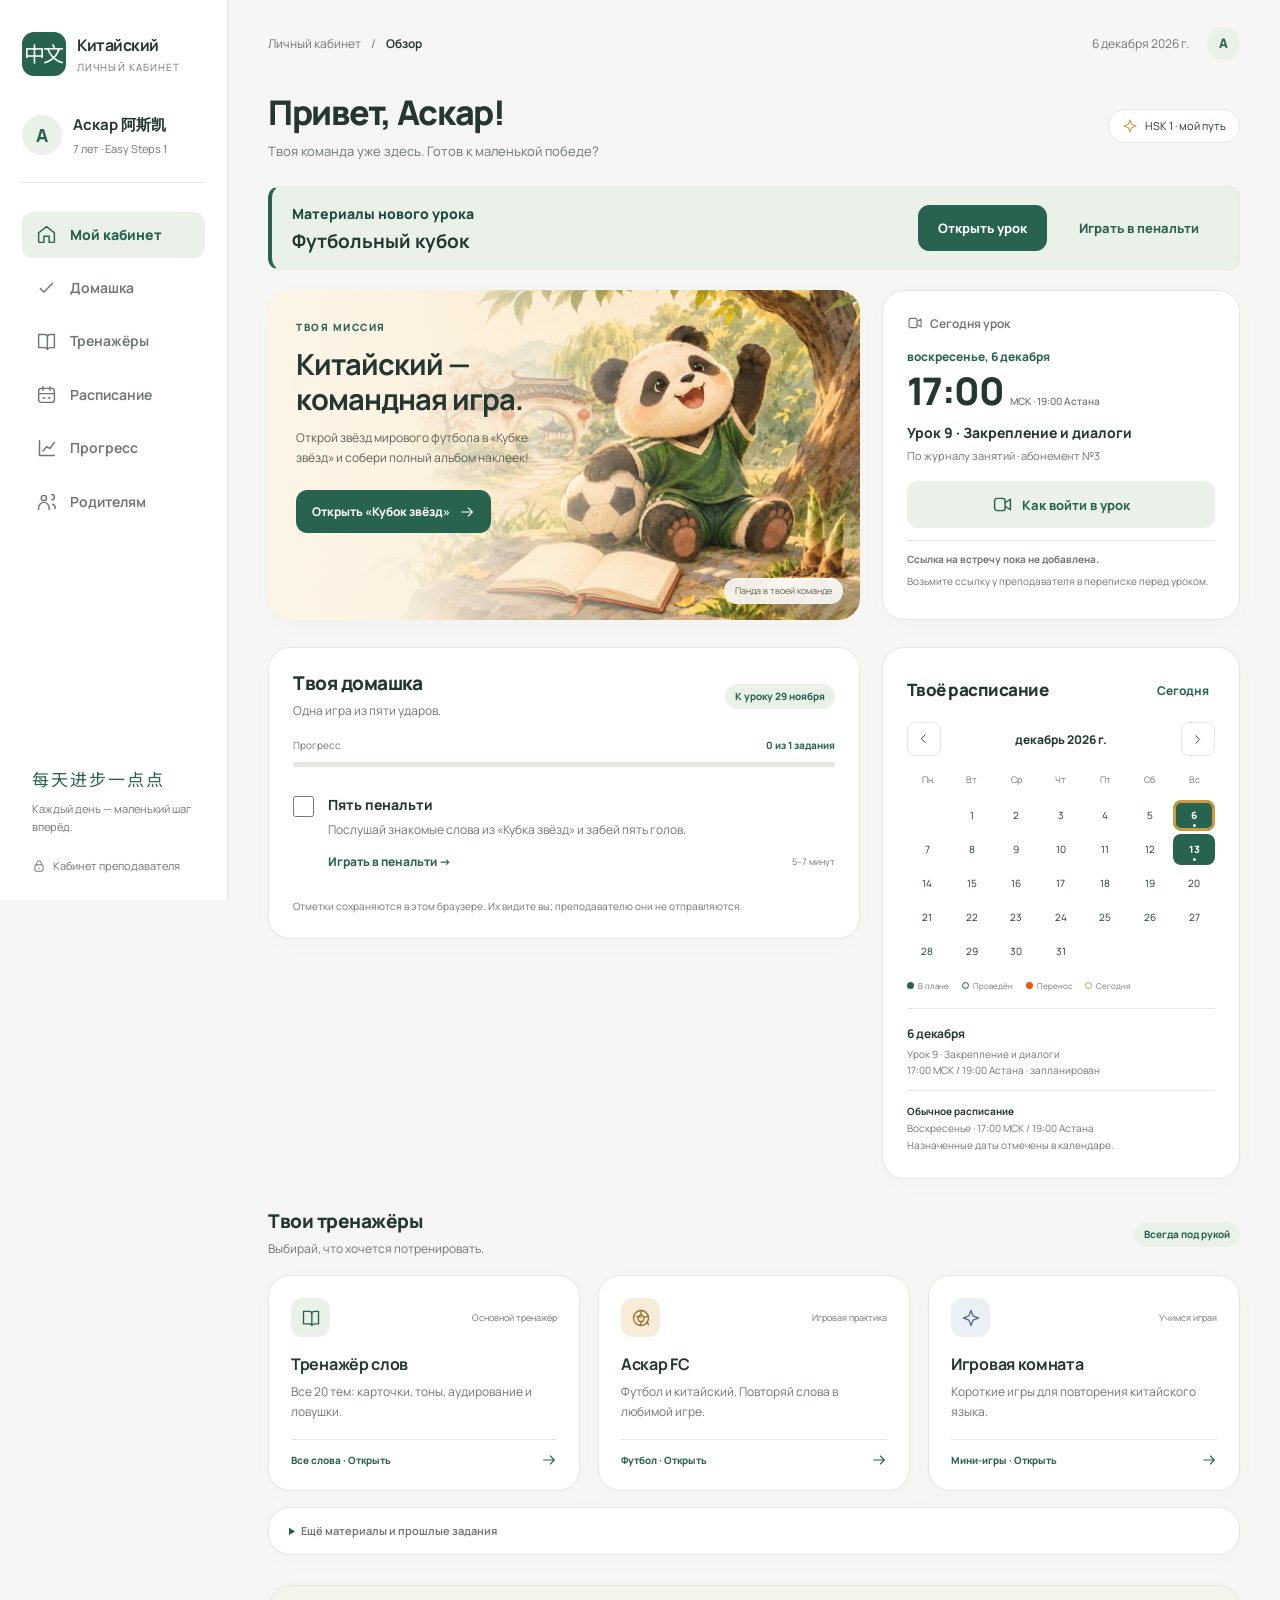
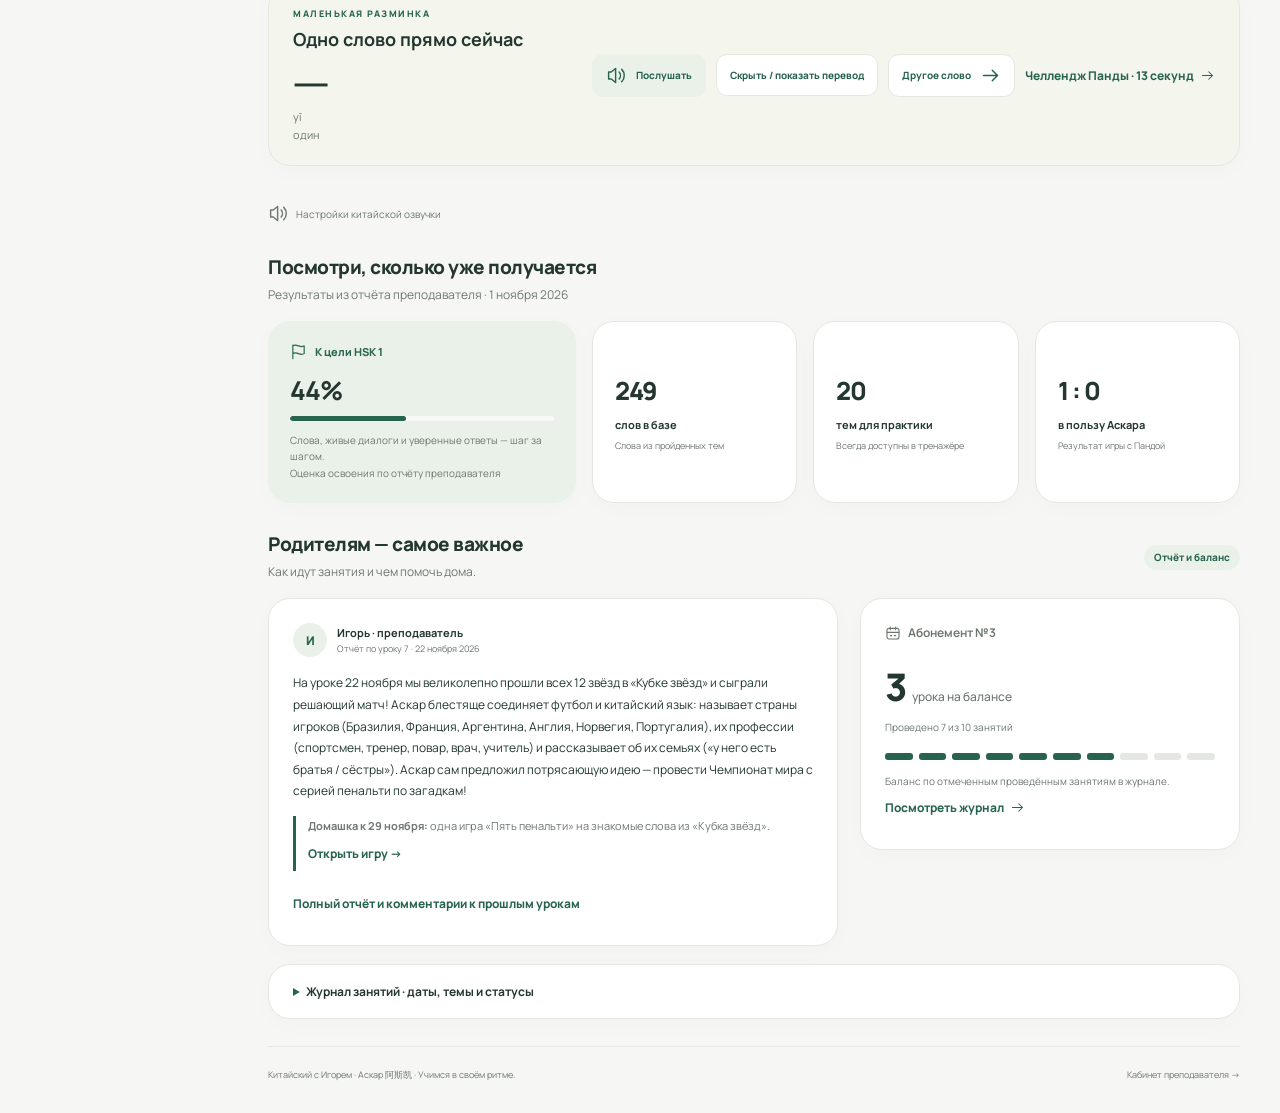
==== commit 59e0bdeb: "Assign a five-penalty listening game for home practice" ====
--- a/index.html
+++ b/index.html
@@ -72,6 +72,7 @@
 
 @media(max-width:420px){.new-lesson-banner{padding:13px 14px;margin-bottom:15px}.new-lesson-banner h2{font-size:17px}}
 
+.new-lesson-actions{display:flex;flex-wrap:wrap;gap:8px 12px;align-items:center}.new-lesson-actions .text-link{font-size:13px}
 </style></head>
 
 
@@ -89,11 +90,8 @@
 
 
 <section id="overview" data-section aria-labelledby="welcome-title"><div class="intro"><div><h1 id="welcome-title">Привет, Аскар!</h1><p>Твоя команда уже здесь. Готов к маленькой победе?</p></div><span class="level-badge"><svg class="icon" viewBox="0 0 24 24" fill="none" stroke="currentColor" stroke-width="1.65" stroke-linecap="round" stroke-linejoin="round" aria-hidden="true"><path d="m12 3 2.5 6.5L21 12l-6.5 2.5L12 21l-2.5-6.5L3 12l6.5-2.5z"/></svg>HSK 1 · мой путь</span></div><aside class="new-lesson-banner" id="new-student-lesson" aria-labelledby="new-student-lesson-title">
-
-    <div><p class="new-lesson-label">Новый урок</p><h2 id="new-student-lesson-title">Футбольный кубок</h2></div>
-
-    <a class="btn" href="lessons/2026-11-22-press-room.html">Открыть урок</a>
-
+    <div><p class="new-lesson-label">Материалы нового урока</p><h2 id="new-student-lesson-title">Футбольный кубок</h2></div>
+    <div class="new-lesson-actions"><a class="btn" href="lessons/2026-11-22-press-room.html">Открыть урок</a><a class="btn btn-light" href="homework-penalties.html">Играть в пенальти</a></div>
   </aside>
 
 <div class="hero-row"><div class="hero"><img class="hero-img" src="assets/dashboard-hero.webp" alt="" width="1200" height="800" fetchpriority="high"><div class="hero-copy"><div class="eyebrow">ТВОЯ МИССИЯ</div><h2>Китайский —<br>командная игра.</h2><p class="hero-desc">Открой звёзд мирового футбола в «Кубке звёзд» и собери полный альбом наклеек!</p><a class="btn" href="askar-fc.html#stars">Открыть «Кубок звёзд»<svg class="icon" viewBox="0 0 24 24" fill="none" stroke="currentColor" stroke-width="1.65" stroke-linecap="round" stroke-linejoin="round" aria-hidden="true"><path d="M4 12h16m-6-6 6 6-6 6"/></svg></a></div><span class="hero-note">Панда в твоей команде</span></div>
@@ -104,7 +102,17 @@
 
 
 
-<div class="study-row"><section class="card homework-card" id="homework" data-section aria-labelledby="homework-title"><div class="section-head"><div><h2 id="homework-title">Твоя домашка</h2><p>Начни с первого шага. Мама может помочь!</p></div><span class="pill">К уроку 29 ноября</span></div><h3 style="font-size:14px;margin-top:19px">Кубок чемпионов и тренировка фраз</h3><div class="hw-summary"><span>Шаг за шагом</span><b id="hw-counter">0 из 2 заданий</b></div><div class="track" id="hw-progressbar" role="progressbar" aria-label="Выполнение домашних заданий" aria-valuemin="0" aria-valuemax="100" aria-valuenow="0"><span id="hw-progress" style="width:0%"></span></div><ol class="tasks"><li class="task" style="border-left:3px solid #27634e;padding-left:12px;background:#fbfdfa;border-radius:12px;margin-bottom:12px"><input class="task-check" type="checkbox" id="task-0" data-legacy="hw_hw1" data-optional="false"><div><div style="display:flex;align-items:center;gap:6px;margin-bottom:3px"><span style="background:#eaf1e9;color:#1c4c3b;font-size:10.5px;font-weight:800;padding:2px 8px;border-radius:6px;text-transform:uppercase;letter-spacing:0.4px">⭐ Главное задание</span><span style="background:#fff3d9;color:#925d00;font-size:10.5px;font-weight:700;padding:2px 7px;border-radius:6px">Сделайте в первую очередь</span></div><label for="task-0" style="font-weight:750;font-size:14px;color:#1c4c3b;cursor:pointer">Повтори карточки звёзд в Аскар FC ⭐</label><p style="margin:4px 0 8px;color:#4a554f;font-size:12px;line-height:1.45">Вспомни 12 футболистов: кто из какой страны (巴西, 法国, 英国, 阿根廷, 葡萄牙, 挪威) и кем работает (运动员, 老师, 医生, 厨师, 教练). Подготовься к Чемпионату мира!</p><div class="task-bottom"><a class="text-link" href="askar-fc.html#stars" style="font-weight:800;font-size:13px;color:#1c4c3b;text-decoration:none;display:inline-flex;align-items:center;gap:5px;background:#e2eee4;padding:6px 14px;border-radius:9px;border:1px solid #cbe0d0" title="Открыть модуль Кубок звёзд в Аскар FC">⭐ Открыть «Кубок звёзд»<svg class="icon" viewBox="0 0 24 24" fill="none" stroke="currentColor" stroke-width="2" stroke-linecap="round" stroke-linejoin="round" aria-hidden="true" style="width:14px;height:14px"><path d="M4 12h16m-6-6 6 6-6 6"/></svg></a><span class="task-time"><svg class="icon" viewBox="0 0 24 24" fill="none" stroke="currentColor" stroke-width="1.65" stroke-linecap="round" stroke-linejoin="round" aria-hidden="true"><circle cx="12" cy="12" r="9"/><path d="M12 7v5l3 2"/></svg>15–20 минут</span></div></div></li><li class="task"><input class="task-check" type="checkbox" id="task-1" data-legacy="hw_hw2" data-optional="false"><div><label for="task-1">Потренируй слова в тренажёре</label><p>Закрепи профессии, страны и семью (он / она, старший / младший брат). Выбери режим «Слушаем» или «Ловушки».</p><div class="task-bottom"><a class="text-link" href="trainer.html">Тренажёр слов<svg class="icon" viewBox="0 0 24 24" fill="none" stroke="currentColor" stroke-width="1.65" stroke-linecap="round" stroke-linejoin="round" aria-hidden="true"><path d="M4 12h16m-6-6 6 6-6 6"/></svg></a><span class="task-time"><svg class="icon" viewBox="0 0 24 24" fill="none" stroke="currentColor" stroke-width="1.65" stroke-linecap="round" stroke-linejoin="round" aria-hidden="true"><circle cx="12" cy="12" r="9"/><path d="M12 7v5l3 2"/></svg>10 минут</span></div></div></li></ol><div class="hw-complete" id="hw-complete" role="status" hidden><svg class="icon" viewBox="0 0 24 24" fill="none" stroke="currentColor" stroke-width="1.65" stroke-linecap="round" stroke-linejoin="round" aria-hidden="true"><path d="m5 12 4 4L19 6"/></svg> Все основные задания отмечены. Отличная работа!</div><p class="storage-note" id="storage-note">Отметки сохраняются в этом браузере.</p></section>
+<div class="study-row"><section class="card homework-card" id="homework" data-section aria-labelledby="homework-title">
+  <div class="section-head"><div><h2 id="homework-title">Твоя домашка</h2><p>Одна игра из пяти ударов.</p></div><span class="pill">К уроку 29 ноября</span></div>
+  <div class="hw-summary"><span>Прогресс</span><b id="hw-counter">0 из 1 задания</b></div>
+  <div class="track" id="hw-progressbar" role="progressbar" aria-label="Выполнение домашних заданий" aria-valuemin="0" aria-valuemax="100" aria-valuenow="0"><span id="hw-progress" style="width:0%"></span></div>
+  <ol class="tasks"><li class="task"><input class="task-check" type="checkbox" id="task-penalties-nov22" data-complete-key="chinese-homework:askarchinese:task-penalties-nov22">
+    <div><label for="task-penalties-nov22">Пять пенальти</label><p>Послушай знакомые слова из «Кубка звёзд» и забей пять голов.</p>
+    <div class="task-bottom"><a class="text-link" href="homework-penalties.html">Играть в пенальти →</a><span class="task-time">5–7 минут</span></div></div>
+  </li></ol>
+  <div class="hw-complete" id="hw-complete" role="status" hidden>Домашка выполнена!</div>
+  <p class="storage-note" id="storage-note">Отметка сохраняется в этом браузере.</p>
+</section>
 
 
 
@@ -112,7 +120,7 @@
 
 
 
-<section class="trainers-section" id="trainers" data-section aria-labelledby="trainers-title"><div class="section-head"><div><h2 id="trainers-title">Твои тренажёры</h2><p>Выбирай, что хочется потренировать.</p></div><span class="pill">Всегда под рукой</span></div><div class="trainers-grid"><a class="card trainer-card" href="trainer.html"><div class="trainer-top"><span class="trainer-icon"><svg class="icon" viewBox="0 0 24 24" fill="none" stroke="currentColor" stroke-width="1.65" stroke-linecap="round" stroke-linejoin="round" aria-hidden="true"><path d="M4 4h6a3 3 0 0 1 3 3v14a4 4 0 0 0-4-2H3V4zM13 7a3 3 0 0 1 3-3h5v15h-5a4 4 0 0 0-3 2"/></svg></span><small>Основной тренажёр</small></div><h3>Тренажёр слов</h3><p>Все 20 тем: карточки, тоны, аудирование и ловушки.</p><div class="trainer-footer"><span>Все слова · Открыть</span><svg class="icon" viewBox="0 0 24 24" fill="none" stroke="currentColor" stroke-width="1.65" stroke-linecap="round" stroke-linejoin="round" aria-hidden="true"><path d="M4 12h16m-6-6 6 6-6 6"/></svg></div></a><a class="card trainer-card" href="askar-fc.html"><div class="trainer-top"><span class="trainer-icon"><svg class="icon" viewBox="0 0 24 24" fill="none" stroke="currentColor" stroke-width="1.65" stroke-linecap="round" stroke-linejoin="round" aria-hidden="true"><circle cx="12" cy="12" r="9"/><path d="m12 8 4 3-1.5 5h-5L8 11zm0-5v5m9 2-5 1m3 5 2 4m-8-4-2 4m-4-10 5 1"/></svg></span><small>Игровая практика</small></div><h3>Аскар FC</h3><p>Футбол и китайский. Повторяй слова в любимой игре.</p><div class="trainer-footer"><span>Футбол · Открыть</span><svg class="icon" viewBox="0 0 24 24" fill="none" stroke="currentColor" stroke-width="1.65" stroke-linecap="round" stroke-linejoin="round" aria-hidden="true"><path d="M4 12h16m-6-6 6 6-6 6"/></svg></div></a><a class="card trainer-card" href="games.html"><div class="trainer-top"><span class="trainer-icon"><svg class="icon" viewBox="0 0 24 24" fill="none" stroke="currentColor" stroke-width="1.65" stroke-linecap="round" stroke-linejoin="round" aria-hidden="true"><path d="m12 3 2.5 6.5L21 12l-6.5 2.5L12 21l-2.5-6.5L3 12l6.5-2.5z"/></svg></span><small>Учимся играя</small></div><h3>Игровая комната</h3><p>Короткие игры для повторения китайского языка.</p><div class="trainer-footer"><span>Мини-игры · Открыть</span><svg class="icon" viewBox="0 0 24 24" fill="none" stroke="currentColor" stroke-width="1.65" stroke-linecap="round" stroke-linejoin="round" aria-hidden="true"><path d="M4 12h16m-6-6 6 6-6 6"/></svg></div></a></div><details class="card materials"><summary>Ещё материалы и прошлые задания</summary><div class="materials-list"><a href="professii-askar.html"><span>Профессии и детектив · урок 5</span><svg class="icon" viewBox="0 0 24 24" fill="none" stroke="currentColor" stroke-width="1.65" stroke-linecap="round" stroke-linejoin="round" aria-hidden="true"><path d="M4 12h16m-6-6 6 6-6 6"/></svg></a><a href="voprosy-askar.html"><span>Вопросы и фразы для диалога</span><svg class="icon" viewBox="0 0 24 24" fill="none" stroke="currentColor" stroke-width="1.65" stroke-linecap="round" stroke-linejoin="round" aria-hidden="true"><path d="M4 12h16m-6-6 6 6-6 6"/></svg></a><a href="console.html"><span>Семья и кунг-фу · урок 4</span><svg class="icon" viewBox="0 0 24 24" fill="none" stroke="currentColor" stroke-width="1.65" stroke-linecap="round" stroke-linejoin="round" aria-hidden="true"><path d="M4 12h16m-6-6 6 6-6 6"/></svg></a></div></details></section>
+<section class="trainers-section" id="trainers" data-section aria-labelledby="trainers-title"><div class="section-head"><div><h2 id="trainers-title">Твои тренажёры</h2><p>Выбирай, что хочется потренировать.</p></div><span class="pill">Всегда под рукой</span></div><div class="trainers-grid"><a class="card trainer-card" href="trainer.html"><div class="trainer-top"><span class="trainer-icon"><svg class="icon" viewBox="0 0 24 24" fill="none" stroke="currentColor" stroke-width="1.65" stroke-linecap="round" stroke-linejoin="round" aria-hidden="true"><path d="M4 4h6a3 3 0 0 1 3 3v14a4 4 0 0 0-4-2H3V4zM13 7a3 3 0 0 1 3-3h5v15h-5a4 4 0 0 0-3 2"/></svg></span><small>Основной тренажёр</small></div><h3>Тренажёр слов</h3><p>Все 20 тем: карточки, тоны, аудирование и ловушки.</p><div class="trainer-footer"><span>Все слова · Открыть</span><svg class="icon" viewBox="0 0 24 24" fill="none" stroke="currentColor" stroke-width="1.65" stroke-linecap="round" stroke-linejoin="round" aria-hidden="true"><path d="M4 12h16m-6-6 6 6-6 6"/></svg></div></a><a class="card trainer-card" href="askar-fc.html"><div class="trainer-top"><span class="trainer-icon"><svg class="icon" viewBox="0 0 24 24" fill="none" stroke="currentColor" stroke-width="1.65" stroke-linecap="round" stroke-linejoin="round" aria-hidden="true"><circle cx="12" cy="12" r="9"/><path d="m12 8 4 3-1.5 5h-5L8 11zm0-5v5m9 2-5 1m3 5 2 4m-8-4-2 4m-4-10 5 1"/></svg></span><small>Игровая практика</small></div><h3>Аскар FC</h3><p>Футбол и китайский. Повторяй слова в любимой игре.</p><div class="trainer-footer"><span>Футбол · Открыть</span><svg class="icon" viewBox="0 0 24 24" fill="none" stroke="currentColor" stroke-width="1.65" stroke-linecap="round" stroke-linejoin="round" aria-hidden="true"><path d="M4 12h16m-6-6 6 6-6 6"/></svg></div></a><a class="card trainer-card" href="games.html"><div class="trainer-top"><span class="trainer-icon"><svg class="icon" viewBox="0 0 24 24" fill="none" stroke="currentColor" stroke-width="1.65" stroke-linecap="round" stroke-linejoin="round" aria-hidden="true"><path d="m12 3 2.5 6.5L21 12l-6.5 2.5L12 21l-2.5-6.5L3 12l6.5-2.5z"/></svg></span><small>Учимся играя</small></div><h3>Игровая комната</h3><p>Короткие игры для повторения китайского языка.</p><div class="trainer-footer"><span>Мини-игры · Открыть</span><svg class="icon" viewBox="0 0 24 24" fill="none" stroke="currentColor" stroke-width="1.65" stroke-linecap="round" stroke-linejoin="round" aria-hidden="true"><path d="M4 12h16m-6-6 6 6-6 6"/></svg></div></a></div><details class="card materials"><summary>Ещё материалы и прошлые задания</summary><div class="materials-list"><a href="askar-fc.html#stars"><span>Кубок звёзд · материалы урока 22 ноября</span><span aria-hidden="true">→</span></a><a href="lessons/2026-11-22-press-room.html"><span>Футбольный кубок · урок</span><span aria-hidden="true">→</span></a><a href="homework-penalties.html"><span>Пять пенальти · домашняя игра</span><span aria-hidden="true">→</span></a><a href="professii-askar.html"><span>Профессии и детектив · урок 5</span><svg class="icon" viewBox="0 0 24 24" fill="none" stroke="currentColor" stroke-width="1.65" stroke-linecap="round" stroke-linejoin="round" aria-hidden="true"><path d="M4 12h16m-6-6 6 6-6 6"/></svg></a><a href="voprosy-askar.html"><span>Вопросы и фразы для диалога</span><svg class="icon" viewBox="0 0 24 24" fill="none" stroke="currentColor" stroke-width="1.65" stroke-linecap="round" stroke-linejoin="round" aria-hidden="true"><path d="M4 12h16m-6-6 6 6-6 6"/></svg></a><a href="console.html"><span>Семья и кунг-фу · урок 4</span><svg class="icon" viewBox="0 0 24 24" fill="none" stroke="currentColor" stroke-width="1.65" stroke-linecap="round" stroke-linejoin="round" aria-hidden="true"><path d="M4 12h16m-6-6 6 6-6 6"/></svg></a></div></details></section>
 
 
 
@@ -124,7 +132,7 @@
 
 
 
-<section class="parents-section" id="parents" data-section aria-labelledby="parents-title"><div class="section-head"><div><h2 id="parents-title">Родителям — самое важное</h2><p>Как идут занятия и чем помочь дома.</p></div><span class="pill">Отчёт и баланс</span></div><div class="parents-overview"><div class="card parent-card"><div class="teacher-meta"><span class="avatar">И</span><div><b>Игорь · преподаватель</b><small>Отчёт по уроку 7 · 22 ноября 2026</small></div></div><p>На уроке 22 ноября мы великолепно прошли всех 12 звёзд в «Кубке звёзд» и сыграли решающий матч! Аскар блестяще соединяет футбол и китайский язык: называет страны игроков (Бразилия, Франция, Аргентина, Англия, Норвегия, Португалия), их профессии (спортсмен, тренер, повар, врач, учитель) и рассказывает об их семьях («у него есть братья / сёстры»). Аскар сам предложил потрясающую идею — провести Чемпионат мира с серией пенальти по загадкам!</p><div class="parent-action"><b>Главное домашнее задание:</b> повторить карточки звёзд в <b>«Кубке звёзд»</b> (Аскар FC) и потренировать слова в тренажёре к следующему уроку 29 ноября.</div><details><summary class="text-link">Полный отчёт и комментарии к прошлым урокам</summary><div class="legacy"><section class="parents-section">
+<section class="parents-section" id="parents" data-section aria-labelledby="parents-title"><div class="section-head"><div><h2 id="parents-title">Родителям — самое важное</h2><p>Как идут занятия и чем помочь дома.</p></div><span class="pill">Отчёт и баланс</span></div><div class="parents-overview"><div class="card parent-card"><div class="teacher-meta"><span class="avatar">И</span><div><b>Игорь · преподаватель</b><small>Отчёт по уроку 7 · 22 ноября 2026</small></div></div><p>На уроке 22 ноября мы великолепно прошли всех 12 звёзд в «Кубке звёзд» и сыграли решающий матч! Аскар блестяще соединяет футбол и китайский язык: называет страны игроков (Бразилия, Франция, Аргентина, Англия, Норвегия, Португалия), их профессии (спортсмен, тренер, повар, врач, учитель) и рассказывает об их семьях («у него есть братья / сёстры»). Аскар сам предложил потрясающую идею — провести Чемпионат мира с серией пенальти по загадкам!</p><div class="parent-action"><b>Домашка к 29 ноября:</b> одна игра «Пять пенальти» на знакомые слова из «Кубка звёзд». <a class="text-link" href="homework-penalties.html">Открыть игру →</a></div><details><summary class="text-link">Полный отчёт и комментарии к прошлым урокам</summary><div class="legacy"><section class="parents-section">
 
     <!-- Fresh Lesson Report (Lesson 7) -->
     <div class="parent-report-card">
@@ -135,7 +143,7 @@
         <b>Успехи и динамика:</b> Невероятная продуктивность и энтузиазм! Разобрали 12 суперзвёзд мирового футбола (Пеле, Буффон, Месси, Бекхэм, Роналдиньо, Зидан, Кака, Мбаппе, Холанд, Роналду, Неймар). Аскар свободно ориентируется в странах (Bāxī, Fǎguó, Yīngguó, Āgēntíng, Yìdàlì, Pútáoyá, Nuòwēi) и профессиях (yùndòngyuán, lǎoshī, yīshēng, jiàoliàn, chúshī). В финальном матче сразу опознал тренера (教练) и повара (厨师). Главный прорыв — переход к конструкциям 3-го лица: «tā shì...» (он является...) и «tā yǒu...» (у него есть старший/младший брат или сестра). В серии пенальти победил Панду со счётом 6:0!
       </p>
       <p class="report-text">
-        <b>Рекомендации для дома:</b> Повторить карточки футболистов в «Кубке звёзд» (Аскар FC), потренировать слова в тренажёре. Аскар придумал собственный формат Чемпионата мира (пенальти за 5 отгаданных загадок) — готовимся к турниру 29 ноября!
+        <b>Домашнее задание:</b> сыграть в «Пять пенальти» на знакомые слова «Кубка звёзд». Аскар придумал собственный формат Чемпионата мира (пенальти за 5 отгаданных загадок) — готовимся к турниру 29 ноября!
       </p>
       <div class="report-focus-box">
         <b>🔍 Фокус внимания преподавателя:</b>
@@ -559,6 +567,7 @@
 
 
 const boxes=[...document.querySelectorAll('.task-check')];
+const taskKey=box=>box.dataset.completeKey||prefix+box.id;
 
 
 
@@ -590,7 +599,7 @@
 
 
 
- $('hw-counter').textContent=complete+' из '+required.length+' основных заданий';
+ $('hw-counter').textContent=required.length===1?complete+' из 1 задания':complete+' из '+required.length+' основных заданий';
 
 
 
@@ -622,7 +631,7 @@
 
 
 
- const saved=read(prefix+b.id);
+ const saved=read(taskKey(b));
 
 
 
@@ -634,7 +643,7 @@
 
 
 
- b.addEventListener('change',()=>{write(prefix+b.id,String(b.checked));updateHomework()});
+ b.addEventListener('change',()=>{write(taskKey(b),String(b.checked));updateHomework()});
 
 
 
@@ -643,6 +652,14 @@
 
 
 updateHomework();
+function refreshHomework() {
+  boxes.forEach(box=>{ const saved=read(taskKey(box)); if (saved!==null) box.checked=saved==='true'; });
+  updateHomework();
+}
+window.addEventListener('pageshow', refreshHomework);
+window.addEventListener('storage', event=>{
+  if (boxes.some(box=>event.key===taskKey(box))) refreshHomework();
+});
 
 
 
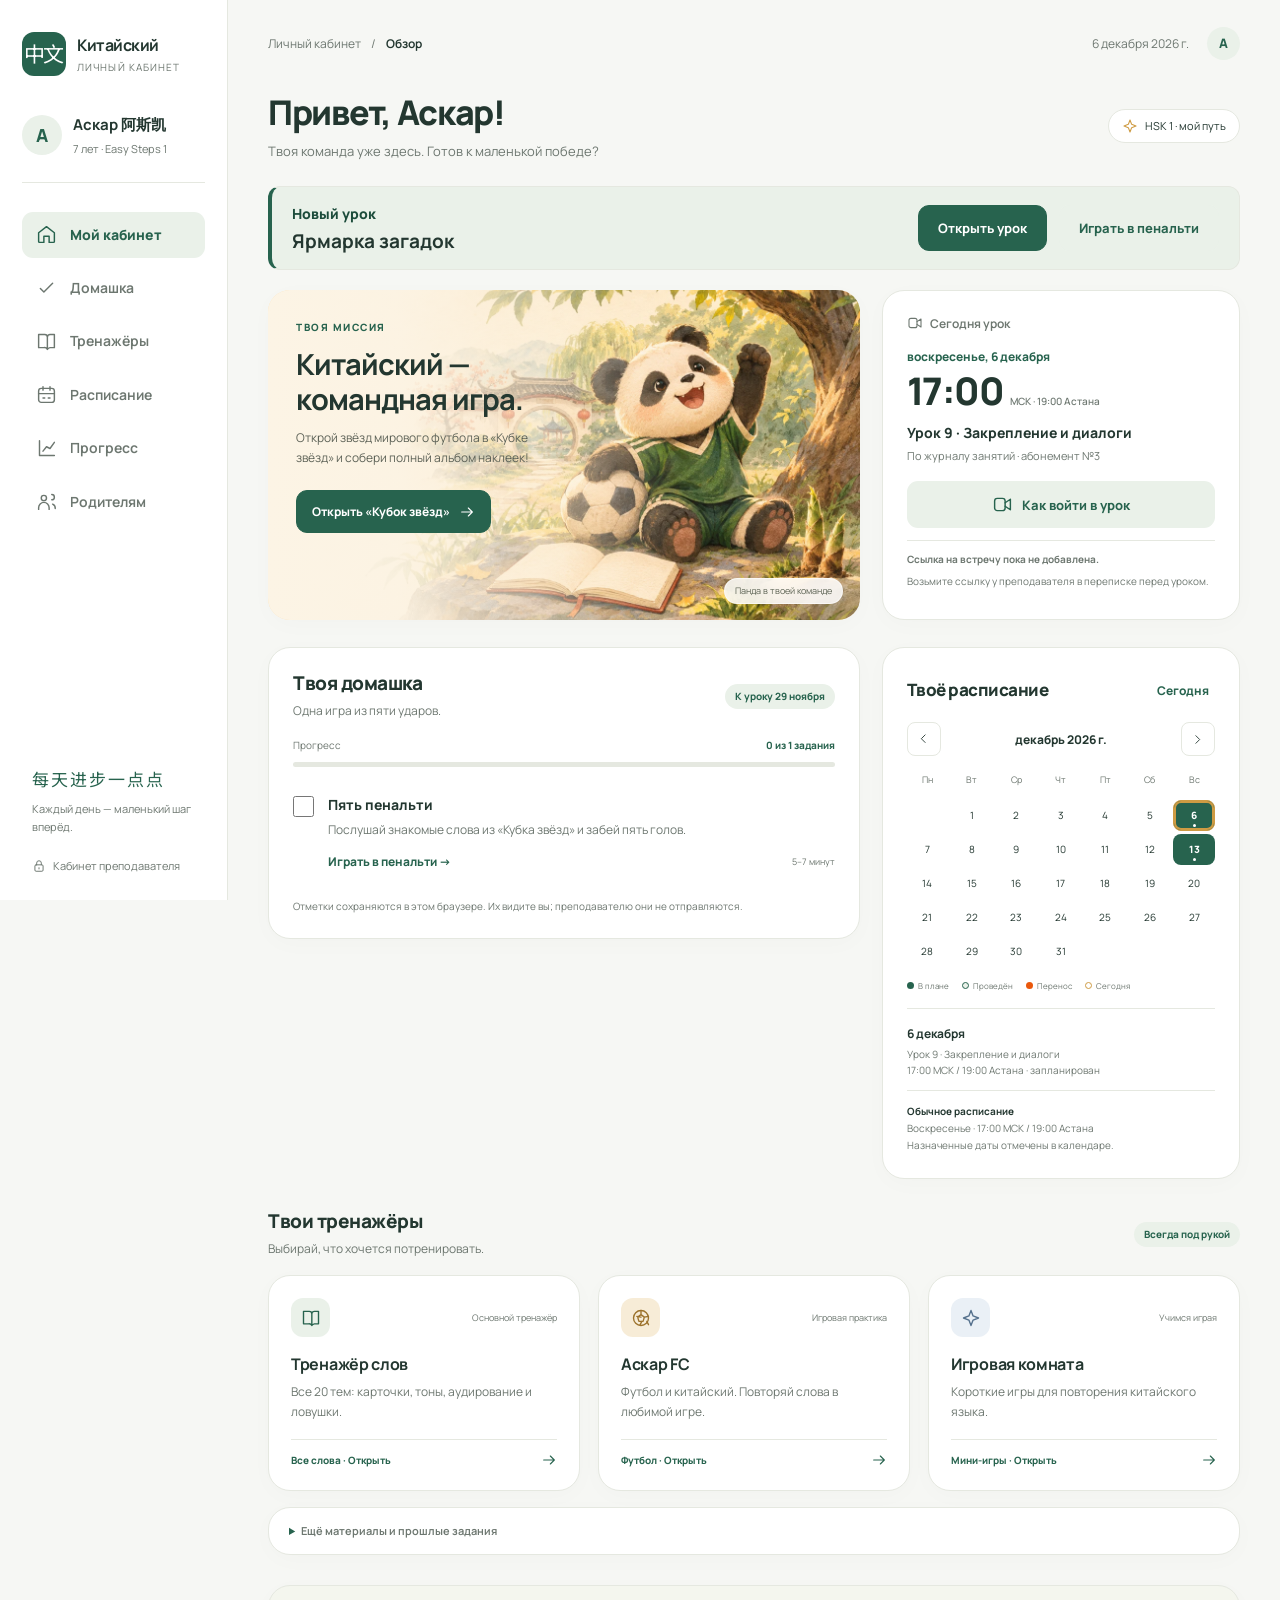
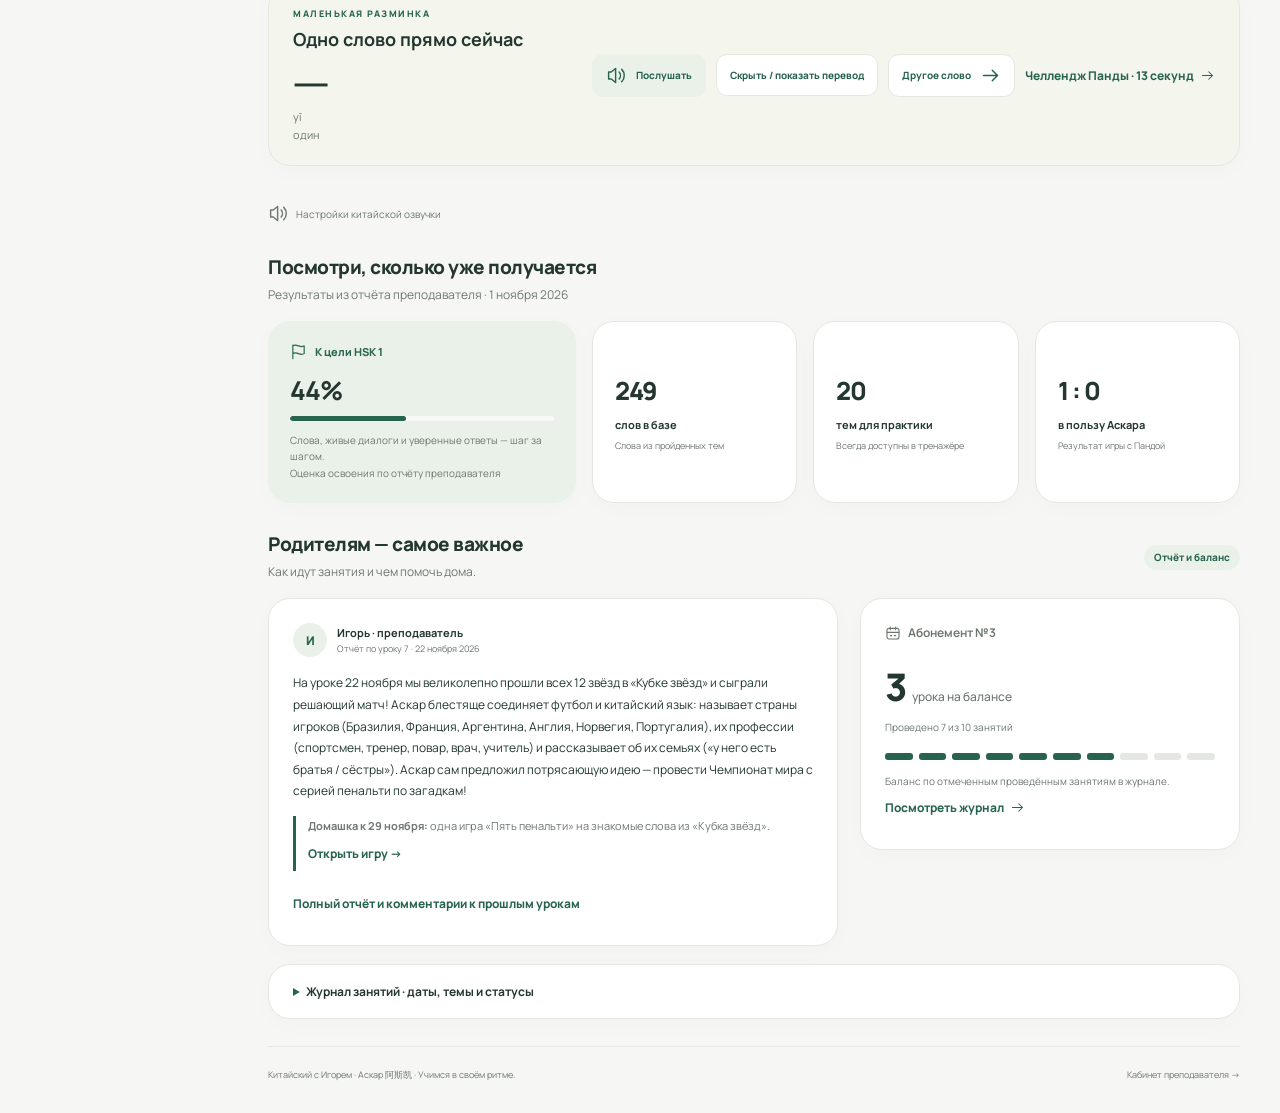
==== commit 6fb97671: "Add a lantern riddle lesson using familiar Mandarin words" ====
--- a/index.html
+++ b/index.html
@@ -90,8 +90,8 @@
 
 
 <section id="overview" data-section aria-labelledby="welcome-title"><div class="intro"><div><h1 id="welcome-title">Привет, Аскар!</h1><p>Твоя команда уже здесь. Готов к маленькой победе?</p></div><span class="level-badge"><svg class="icon" viewBox="0 0 24 24" fill="none" stroke="currentColor" stroke-width="1.65" stroke-linecap="round" stroke-linejoin="round" aria-hidden="true"><path d="m12 3 2.5 6.5L21 12l-6.5 2.5L12 21l-2.5-6.5L3 12l6.5-2.5z"/></svg>HSK 1 · мой путь</span></div><aside class="new-lesson-banner" id="new-student-lesson" aria-labelledby="new-student-lesson-title">
-    <div><p class="new-lesson-label">Материалы нового урока</p><h2 id="new-student-lesson-title">Футбольный кубок</h2></div>
-    <div class="new-lesson-actions"><a class="btn" href="lessons/2026-11-22-press-room.html">Открыть урок</a><a class="btn btn-light" href="homework-penalties.html">Играть в пенальти</a></div>
+    <div><p class="new-lesson-label">Новый урок</p><h2 id="new-student-lesson-title">Ярмарка загадок</h2></div>
+    <div class="new-lesson-actions"><a class="btn" href="lessons/riddle-fair.html">Открыть урок</a><a class="btn btn-light" href="homework-penalties.html">Играть в пенальти</a></div>
   </aside>
 
 <div class="hero-row"><div class="hero"><img class="hero-img" src="assets/dashboard-hero.webp" alt="" width="1200" height="800" fetchpriority="high"><div class="hero-copy"><div class="eyebrow">ТВОЯ МИССИЯ</div><h2>Китайский —<br>командная игра.</h2><p class="hero-desc">Открой звёзд мирового футбола в «Кубке звёзд» и собери полный альбом наклеек!</p><a class="btn" href="askar-fc.html#stars">Открыть «Кубок звёзд»<svg class="icon" viewBox="0 0 24 24" fill="none" stroke="currentColor" stroke-width="1.65" stroke-linecap="round" stroke-linejoin="round" aria-hidden="true"><path d="M4 12h16m-6-6 6 6-6 6"/></svg></a></div><span class="hero-note">Панда в твоей команде</span></div>
